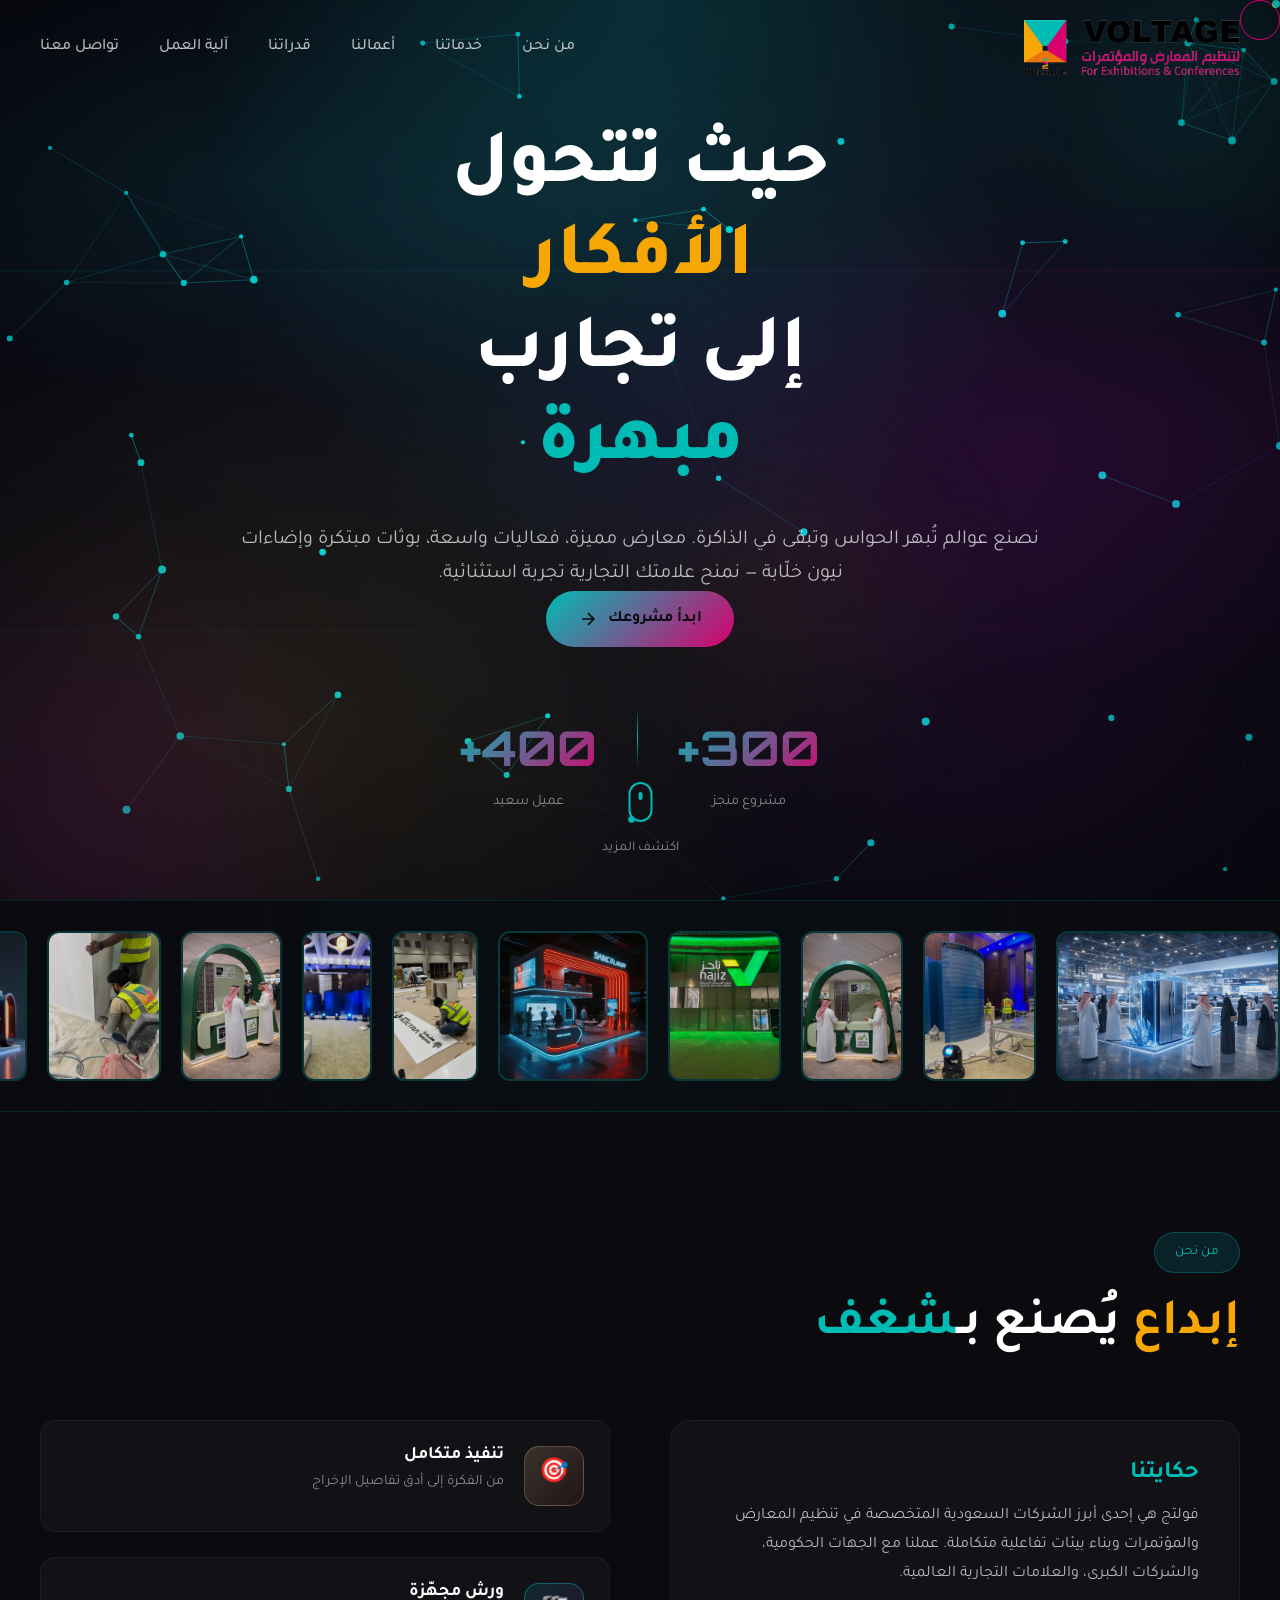
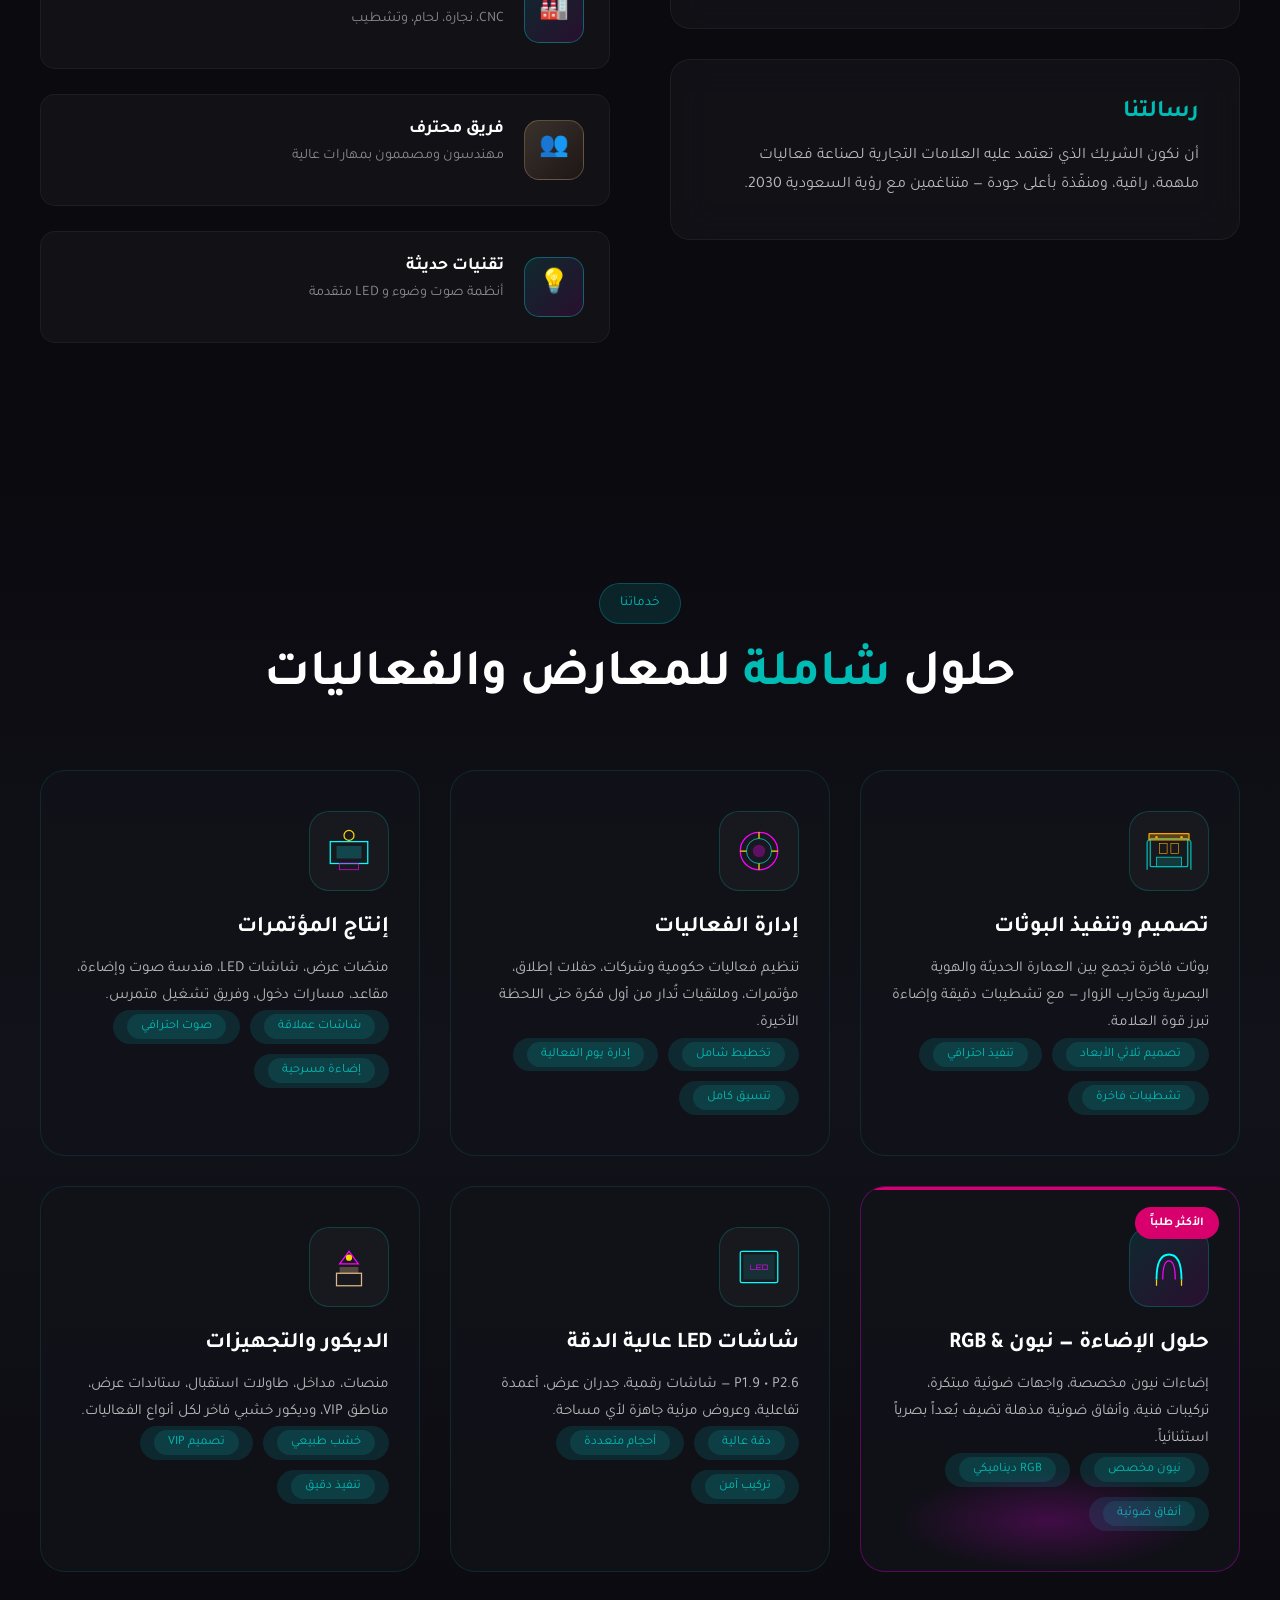
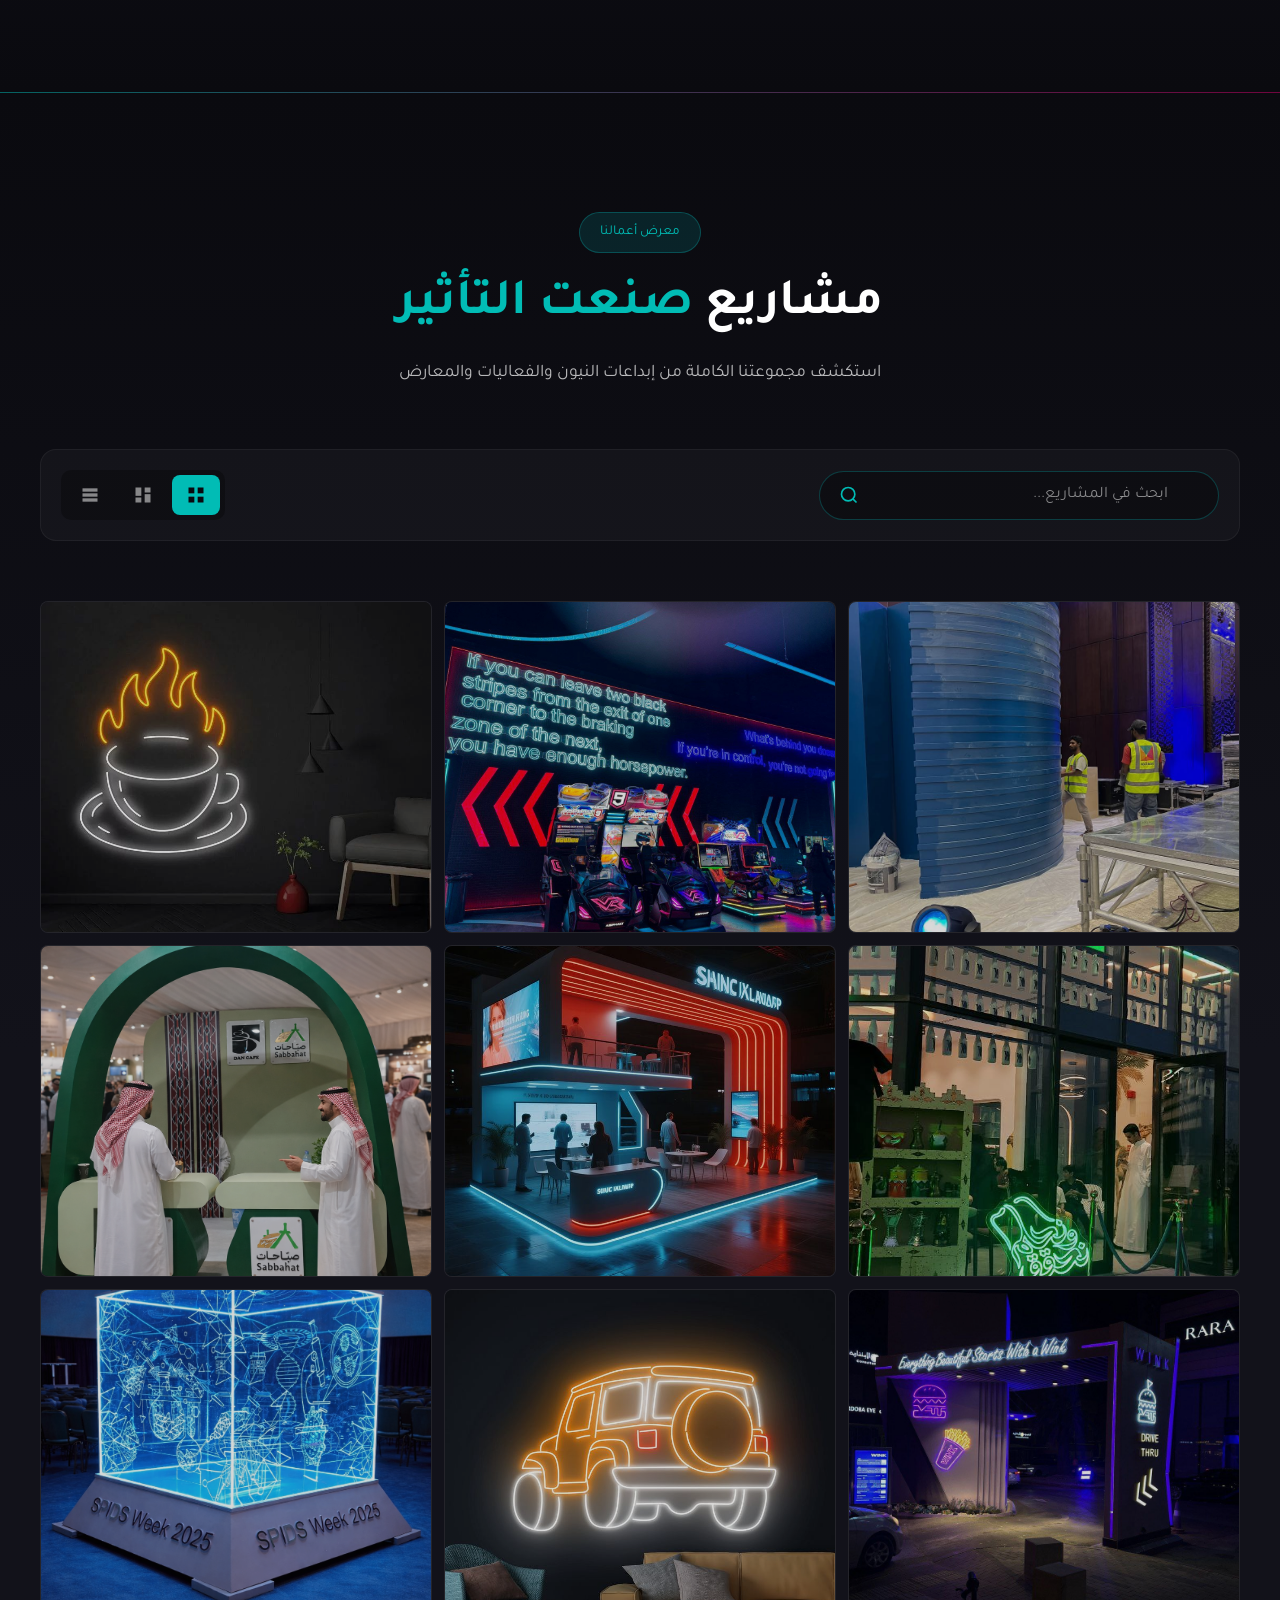
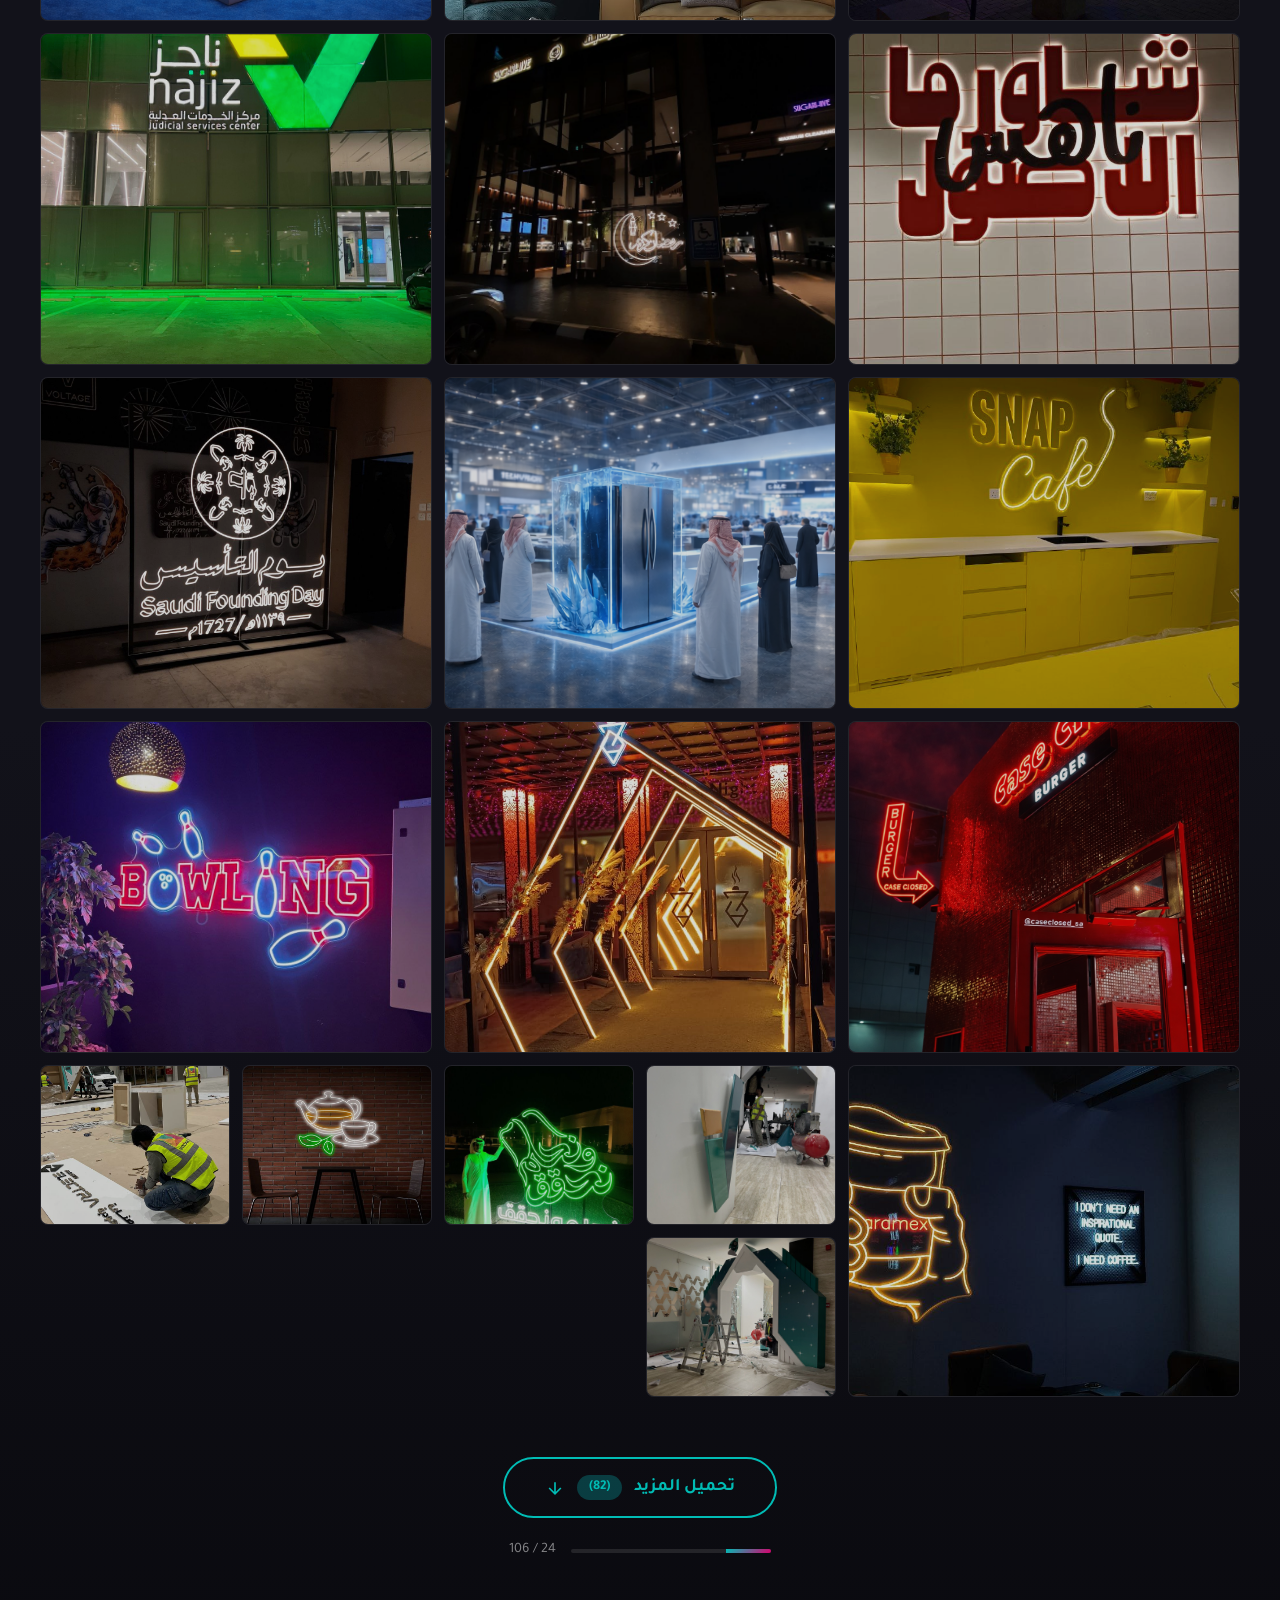
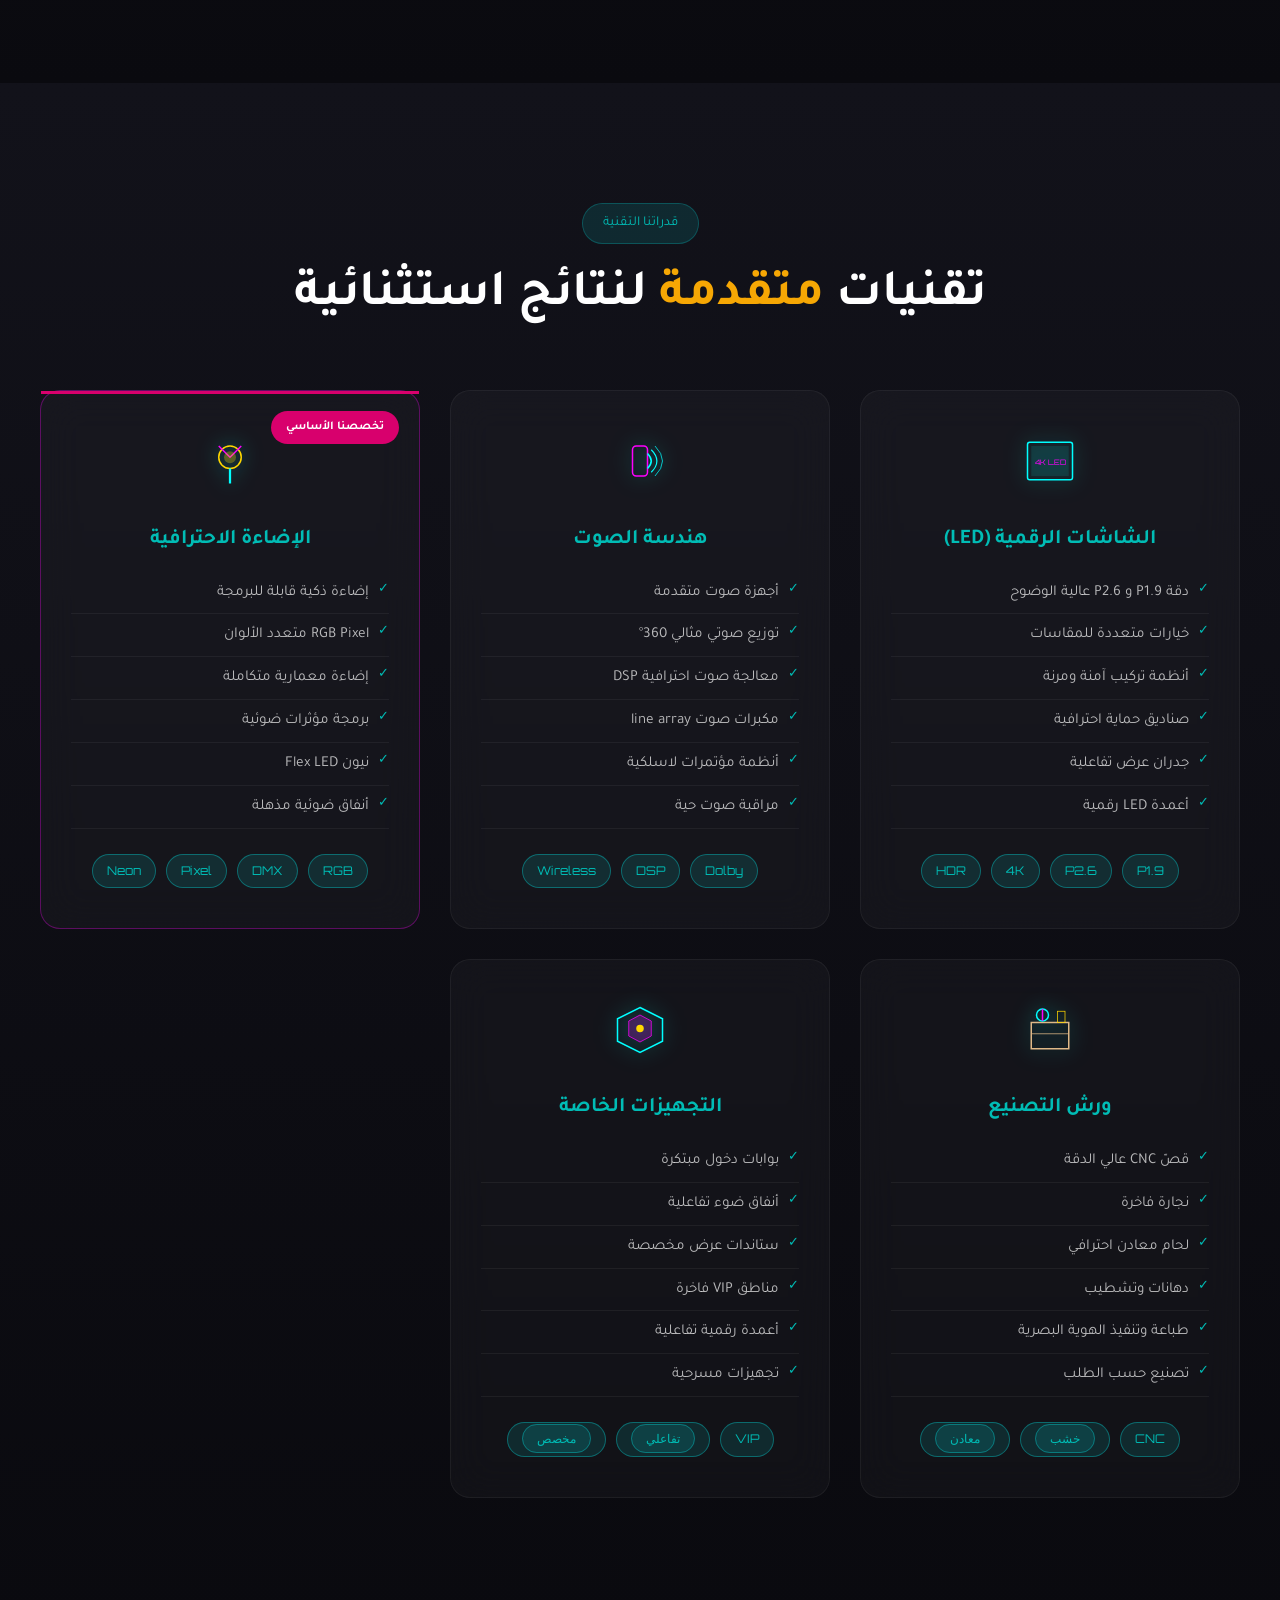
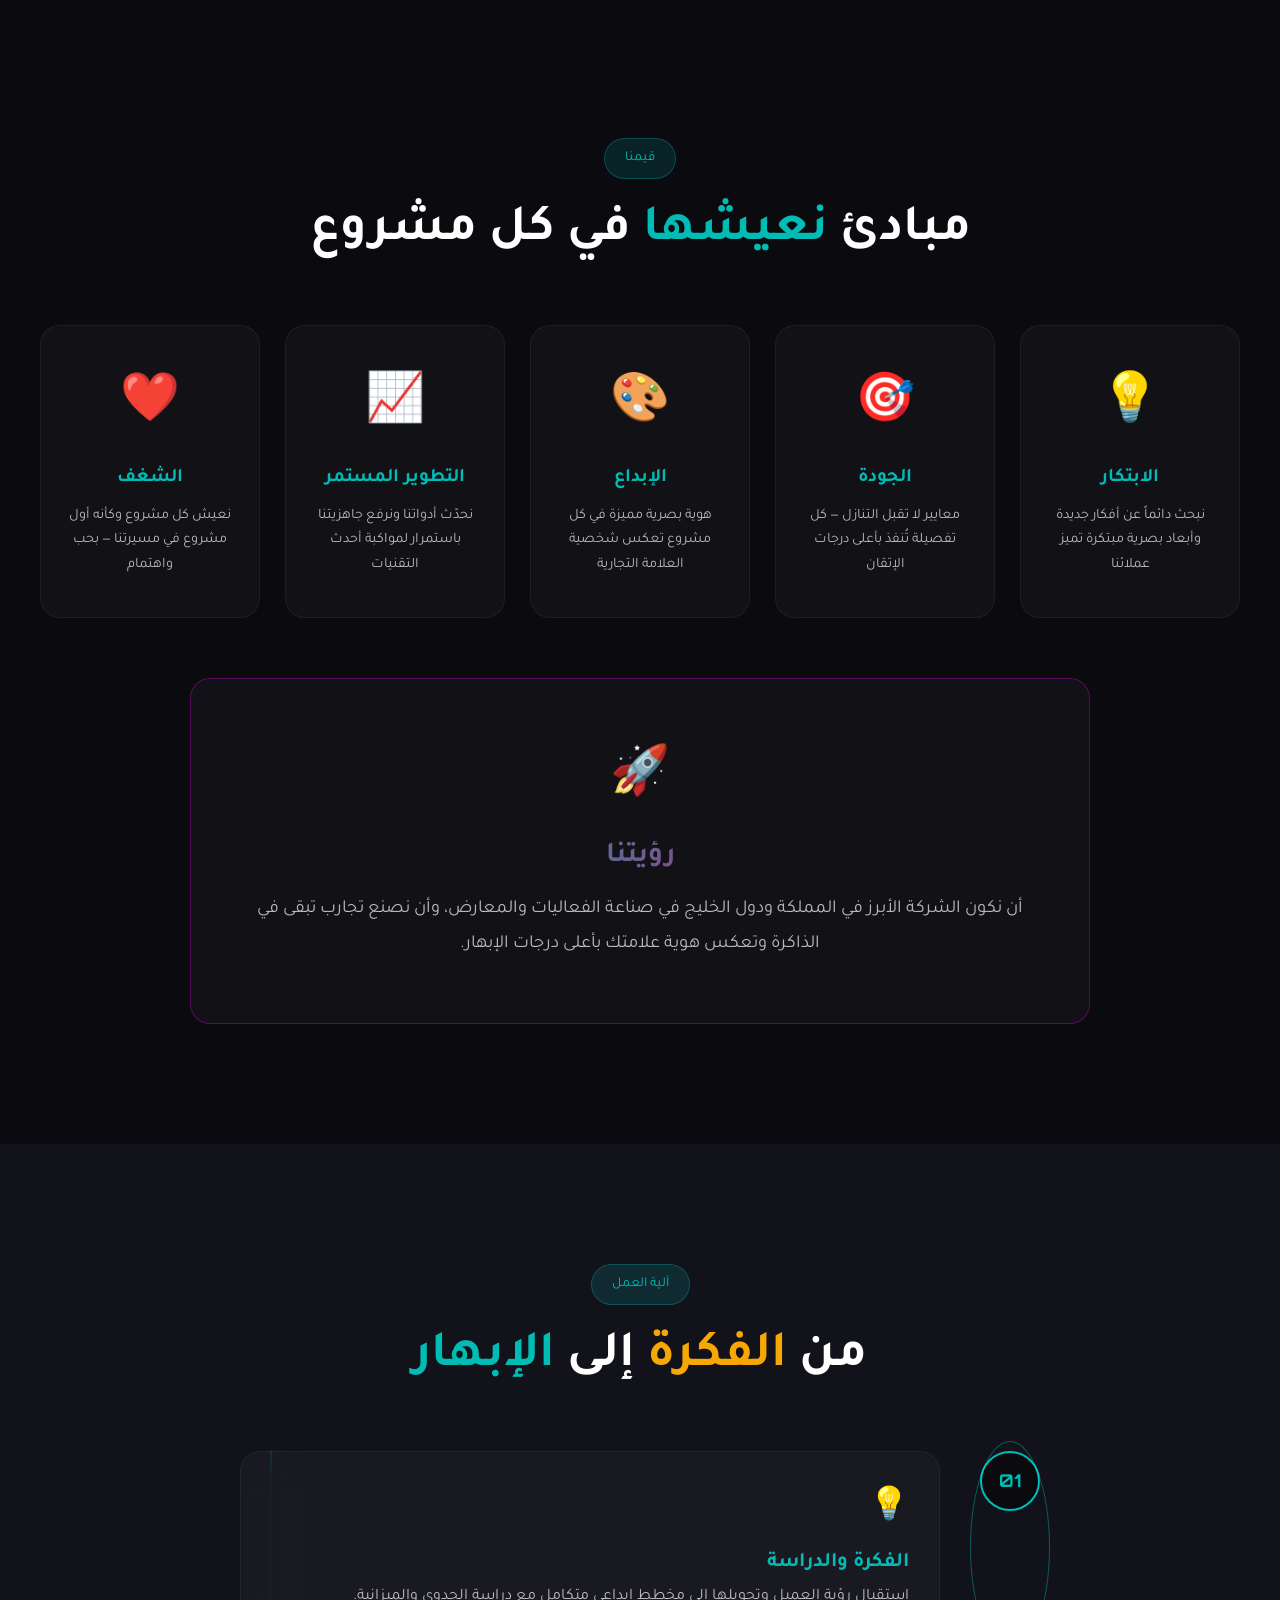
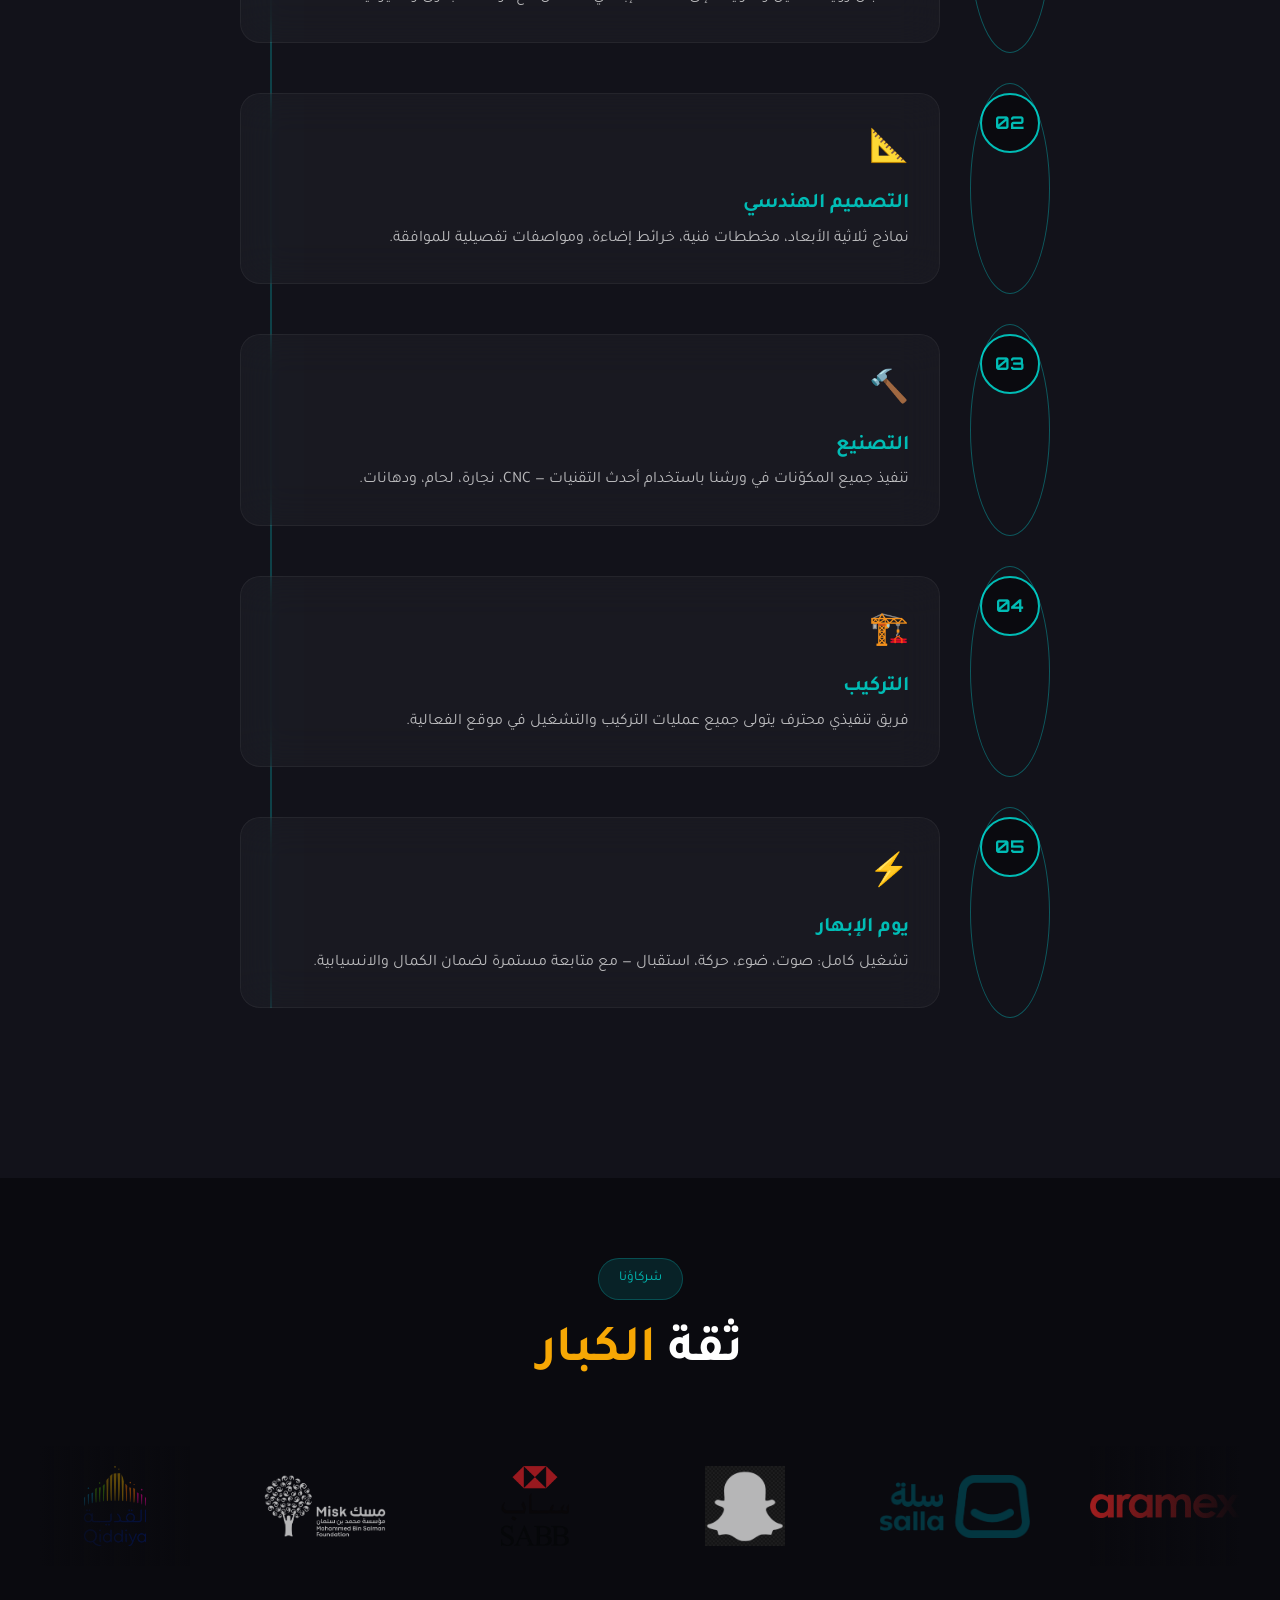
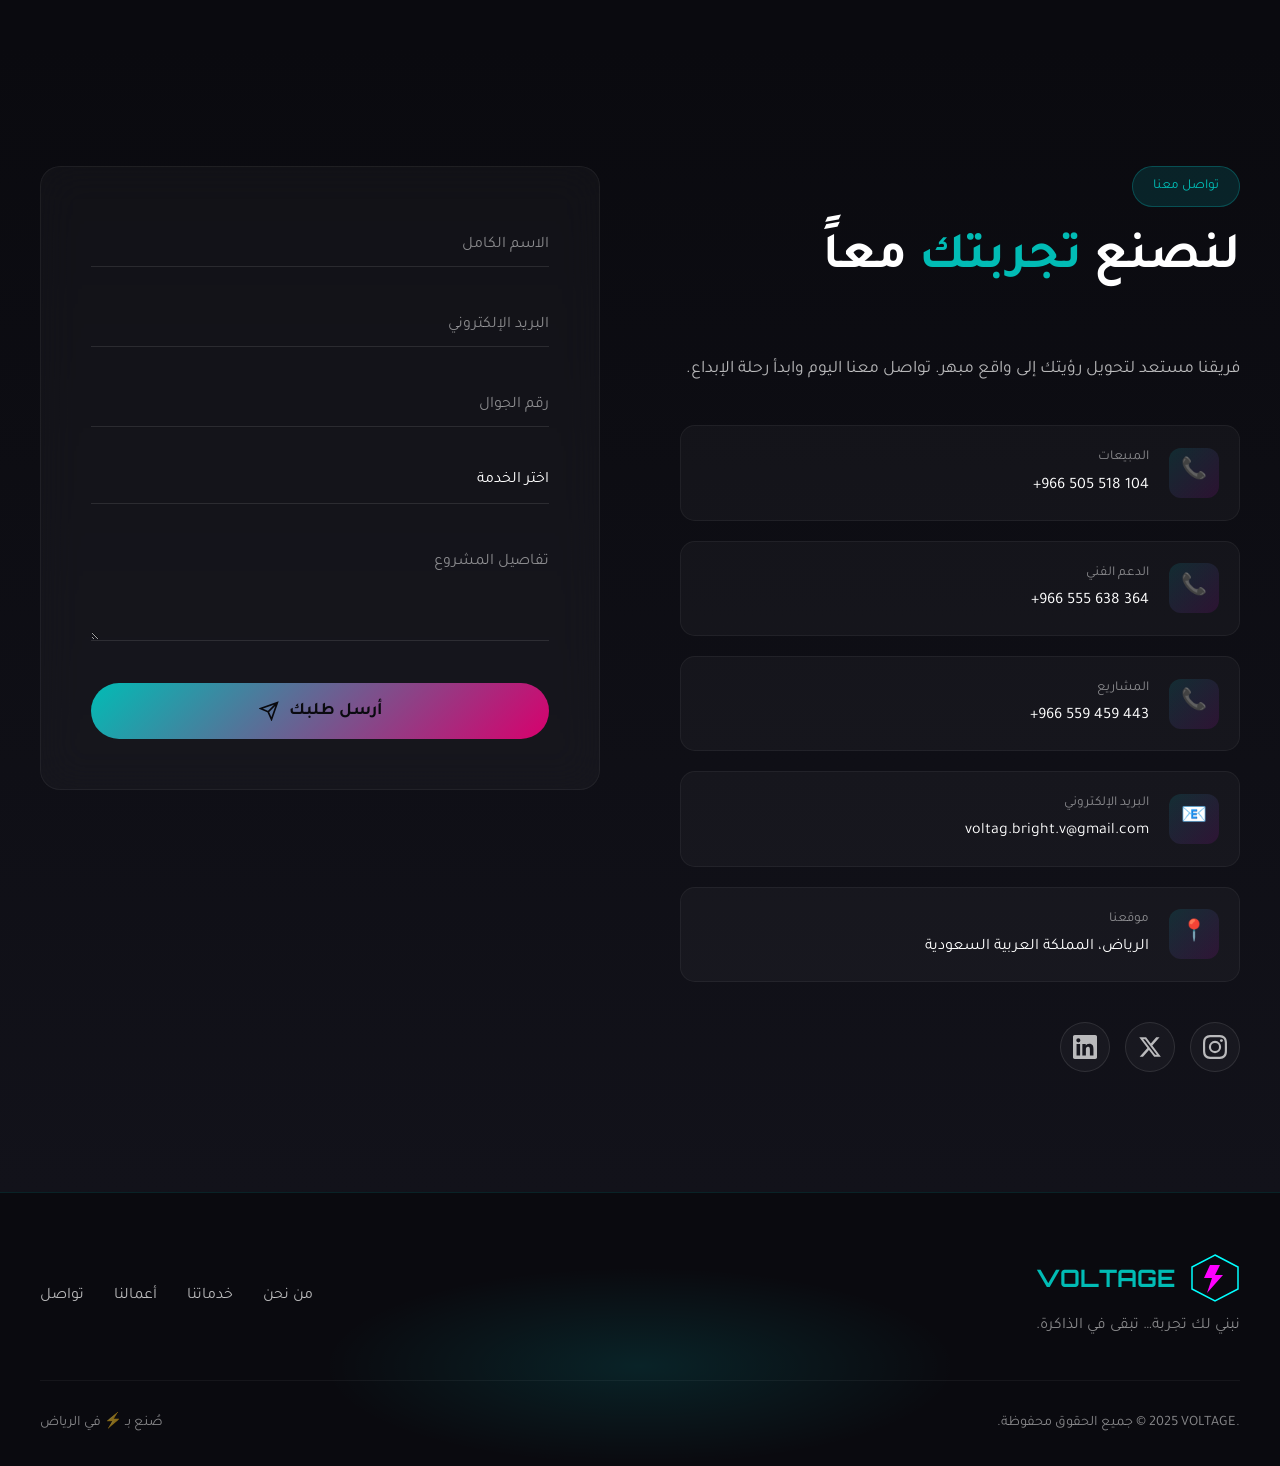
==== index.html @ d85b7b5d "Update gallery sequence per PDF requirements + logo update - Events order: الزاهد → ناجز → أصول → صب" ====
<!DOCTYPE html>
<html lang="ar" dir="rtl">

<head>
    <meta charset="UTF-8">
    <meta name="viewport" content="width=device-width, initial-scale=1.0">
    <meta name="theme-color" content="#0a0a0f">
    <title>VOLTAGE ULTIMATE | The Art of Exhibition Excellence</title>
    <meta name="description"
        content="VOLTAGE - Saudi Arabia's Premier Exhibition & Neon Specialists. Where creativity meets craftsmanship.">
    <meta name="keywords"
        content="ultimate exhibitions Saudi Arabia, exhibition excellence, luxury booths Riyadh, VOLTAGE ultimate">
    <meta name="author" content="VOLTAGE">
    <meta name="robots" content="index, follow">

    <!-- Open Graph / Facebook -->
    <meta property="og:type" content="website">
    <meta property="og:url" content="https://voltage.sa/voltage-ultimate/">
    <meta property="og:title" content="VOLTAGE ULTIMATE | The Art of Exhibition Excellence">
    <meta property="og:description"
        content="Saudi Arabia's Premier Exhibition & Neon Specialists. Where creativity meets craftsmanship.">
    <meta property="og:image" content="https://voltage.sa/shared/images/og-image.jpg">

    <!-- Local Assets (formerly shared) -->
    <link rel="stylesheet" href="css/fonts.css">
    <link rel="stylesheet" href="css/accessibility.css">
    <link rel="stylesheet" href="css/theme.css">

    <!-- Fonts -->
    <link rel="preconnect" href="https://fonts.googleapis.com">
    <link rel="preconnect" href="https://fonts.gstatic.com" crossorigin>
    <link
        href="https://fonts.googleapis.com/css2?family=Orbitron:wght@400;500;600;700;800;900&family=Tajawal:wght@300;400;500;700;800;900&display=swap"
        rel="stylesheet">


    <!-- Lottie -->
    <script src="https://unpkg.com/@lottiefiles/lottie-player@latest/dist/lottie-player.js"></script>

    <link rel="stylesheet" href="css/ultimate.css">
    <!-- Favicon -->
    <link rel="icon" type="image/svg+xml" href="logo.svg">
</head>

<body data-theme="dark" data-contrast="normal">
    <!-- Content replaced from /content.txt -->
    <!-- Skip Link for Accessibility -->
    <a href="#main-content" class="skip-to-content">الانتقال إلى المحتوى الرئيسي</a>

    <!-- Preloader -->
    <div class="preloader" id="preloader">
        <div class="preloader-inner">
            <div class="voltage-logo-loader">
                <svg viewBox="0 0 100 100" class="logo-svg">
                    <defs>
                        <filter id="glow">
                            <feGaussianBlur stdDeviation="4" result="coloredBlur" />
                            <feMerge>
                                <feMergeNode in="coloredBlur" />
                                <feMergeNode in="SourceGraphic" />
                            </feMerge>
                        </filter>
                        <linearGradient id="neonGrad" x1="0%" y1="0%" x2="100%" y2="100%">
                            <stop offset="0%" style="stop-color:#00FFFF" />
                            <stop offset="50%" style="stop-color:#FF00FF" />
                            <stop offset="100%" style="stop-color:#00FFFF" />
                        </linearGradient>
                    </defs>
                    <polygon class="hex-outline" points="50,5 95,27.5 95,72.5 50,95 5,72.5 5,27.5" fill="none"
                        stroke="url(#neonGrad)" stroke-width="2" filter="url(#glow)" />
                    <path class="bolt" d="M40,25 L60,25 L50,45 L65,45 L35,80 L45,50 L30,50 Z" fill="url(#neonGrad)"
                        filter="url(#glow)" />
                </svg>
            </div>
            <div class="loader-text" dir="ltr">
                <span>V</span><span>O</span><span>L</span><span>T</span><span>A</span><span>G</span><span>E</span>
            </div>
            <div class="loader-bar">
                <div class="loader-progress"></div>
            </div>
        </div>
    </div>

    <!-- Cursor Effects -->
    <div class="cursor-dot"></div>
    <div class="cursor-ring"></div>
    <div class="cursor-trail"></div>

    <!-- Background Layers -->
    <div class="bg-layers">
        <canvas id="particleCanvas"></canvas>
        <div class="wood-grain-overlay"></div>
        <div class="booth-grid"></div>
        <div class="scanlines"></div>
        <div class="vignette"></div>
    </div>

    <!-- Floating Neon Elements -->
    <div class="floating-neons">
        <div class="neon-circle n1"></div>
        <div class="neon-circle n2"></div>
        <div class="neon-circle n3"></div>
        <div class="neon-line nl1"></div>
        <div class="neon-line nl2"></div>
    </div>

    <!-- Navigation -->
    <nav class="navbar">
        <div class="nav-container">
            <a href="#" class="logo" style="display:flex;align-items:center;">
                <img src="logo-navbar.png" alt="VOLTAGE - For Exhibitions & Conferences" style="height:55px;width:auto;">
            </a>

            <ul class="nav-menu">
                <li><a href="#about" class="nav-link"><span class="link-text"><span class="ar-text">من نحن</span><span class="en-text">About</span></span><span
                            class="link-line"></span></a></li>
                <li><a href="#services" class="nav-link"><span class="link-text"><span class="ar-text">خدماتنا</span><span class="en-text">Services</span></span><span
                            class="link-line"></span></a></li>
                <li><a href="#portfolio" class="nav-link"><span class="link-text"><span class="ar-text">أعمالنا</span><span class="en-text">Portfolio</span></span><span
                            class="link-line"></span></a></li>
                <li><a href="#capabilities" class="nav-link"><span class="link-text"><span class="ar-text">قدراتنا</span><span class="en-text">Capabilities</span></span><span
                            class="link-line"></span></a></li>
                <li><a href="#process" class="nav-link"><span class="link-text"><span class="ar-text">آلية العمل</span><span class="en-text">Process</span></span><span
                            class="link-line"></span></a></li>
                <li><a href="#contact" class="nav-link"><span class="link-text"><span class="ar-text">تواصل معنا</span><span class="en-text">Contact</span></span><span
                            class="link-line"></span></a></li>
            </ul>

            <!-- Language toggle removed per client request -->

<!-- CTA removed from navbar per client request -->

            <button class="mobile-toggle" id="mobileToggle">
                <span></span><span></span><span></span>
            </button>
        </div>
    </nav>

    <!-- Hero Section -->
    <main id="main-content">
    <section class="hero" id="hero">
        <div class="hero-content">
<!-- Hero badge removed per client request -->

            <h1 class="hero-title">
                <span class="ar-text">
                    <span class="title-line">حيث تتحول</span>
                    <span class="title-line gradient-text">الأفكار</span>
                    <span class="title-line">إلى تجارب</span>
                    <span class="title-line neon-text">مبهرة</span>
                </span>
                <span class="en-text">
                    <span class="title-line">Where</span>
                    <span class="title-line gradient-text">Ideas</span>
                    <span class="title-line">Transform Into</span>
                    <span class="title-line neon-text">Stunning</span>
                    <span class="title-line">Experiences</span>
                </span>
            </h1>

            <p class="hero-subtitle ar-text">
                نصنع عوالم تُبهر الحواس وتبقى في الذاكرة. معارض مميزة، فعاليات واسعة،
                بوثات مبتكرة وإضاءات نيون خلّابة — نمنح علامتك التجارية تجربة استثنائية.
            </p>
            <p class="hero-subtitle en-text">
                We create worlds that captivate the senses and stay in memory. Distinctive exhibitions, large-scale events,
                innovative booths and captivating neon lighting — we give your brand an unforgettable experience.
            </p>

            <div class="hero-cta-group">
                <a href="#contact" class="btn btn-primary">
                    <span class="ar-text">ابدأ مشروعك</span>
                    <span class="en-text">Start Your Project</span>
                    <svg viewBox="0 0 24 24" fill="none" stroke="currentColor" stroke-width="2">
                        <path d="M5 12h14M12 5l7 7-7 7" />
                    </svg>
                </a>
<!-- Secondary CTA removed per client request -->
            </div>

            <div class="hero-stats">
                <div class="stat">
                    <span class="stat-number" data-count="300">0</span>
                    <span class="stat-label"><span class="ar-text">مشروع منجز</span><span class="en-text">Completed Projects</span></span>
                </div>
                <div class="stat-divider"></div>
                <div class="stat">
                    <span class="stat-number" data-count="400">0</span>
                    <span class="stat-label"><span class="ar-text">عميل سعيد</span><span class="en-text">Happy Clients</span></span>
                </div>
            </div>
        </div>

        <div class="hero-visual">
            <div class="booth-3d">
                <div class="booth-panel front"></div>
                <div class="booth-panel left"></div>
                <div class="booth-panel right"></div>
                <div class="booth-panel top"></div>
                <div class="booth-lights">
                    <div class="spotlight s1"></div>
                    <div class="spotlight s2"></div>
                    <div class="spotlight s3"></div>
                </div>
            </div>
            <div class="neon-frame">
                <div class="frame-corner tl"></div>
                <div class="frame-corner tr"></div>
                <div class="frame-corner bl"></div>
                <div class="frame-corner br"></div>
            </div>
        </div>

        <div class="scroll-indicator">
            <div class="mouse">
                <div class="wheel"></div>
            </div>
            <span class="ar-text">اكتشف المزيد</span>
            <span class="en-text">Discover More</span>
        </div>

        <!-- Contact numbers moved to bottom per client request -->
    </section>

    <!-- Image Marquee - Events/Exhibitions Only (no neon per client request) -->
    <section class="image-marquee">
        <div class="marquee-container">
            <div class="marquee-track-images">
                <img src="images/Event Project/شركة مصنع الزاهد/شركة_مصنع_الزاهد_1.png" alt="مصنع الزاهد" loading="lazy">
                <img src="images/Event Project/شركة أصول العقارية/شركة_صول_العقارية_1.jpg" alt="أصول العقارية" loading="lazy">
                <img src="images/Event Project/صباحات/صباحات_1.png" alt="صباحات" loading="lazy">
                <img src="images/Event Project/ناجز/ناجز_1.jpg" alt="ناجز" loading="lazy">
                <img src="images/Event Project/مقترحات للعملاء/مقترحات_للعملا_1.jpg" alt="بوثات" loading="lazy">
                <img src="images/Event Project/شركة مصنع الزاهد/شركة_مصنع_الزاهد_3.jpg" alt="مصنع الزاهد" loading="lazy">
                <img src="images/Event Project/شركة أصول العقارية/شركة_صول_العقارية_2.jpg" alt="أصول العقارية" loading="lazy">
                <img src="images/Event Project/صباحات/صباحات_2.png" alt="صباحات" loading="lazy">
                <img src="images/Event Project/ناجز/ناجز_2.jpg" alt="ناجز" loading="lazy">
                <img src="images/Event Project/مقترحات للعملاء/مقترحات_للعملا_3.jpg" alt="تاول كوم" loading="lazy">
                <!-- Duplicate for seamless loop -->
                <img src="images/Event Project/شركة مصنع الزاهد/شركة_مصنع_الزاهد_1.png" alt="مصنع الزاهد" loading="lazy">
                <img src="images/Event Project/شركة أصول العقارية/شركة_صول_العقارية_1.jpg" alt="أصول العقارية" loading="lazy">
                <img src="images/Event Project/صباحات/صباحات_1.png" alt="صباحات" loading="lazy">
                <img src="images/Event Project/ناجز/ناجز_1.jpg" alt="ناجز" loading="lazy">
                <img src="images/Event Project/مقترحات للعملاء/مقترحات_للعملا_1.jpg" alt="بوثات" loading="lazy">
            </div>
        </div>
    </section>

    <!-- About Section -->
    <section class="about" id="about">
        <div class="container">
            <div class="section-header">
                <span class="section-tag"><span class="ar-text">من نحن</span><span class="en-text">About Us</span></span>
                <h2 class="section-title">
                    <span class="ar-text"><span class="wood-text">إبداع</span> يُصنع بـ<span class="neon-text">شغف</span></span>
                    <span class="en-text"><span class="wood-text">Creativity</span> Crafted with <span class="neon-text">Passion</span></span>
                </h2>
            </div>

            <div class="about-grid">
                <div class="about-content">
                    <div class="about-card glass-card">
                        <!-- House icon removed per client request -->
                        <h3><span class="ar-text">حكايتنا</span><span class="en-text">Our Story</span></h3>
                        <p class="ar-text">فولتج هي إحدى أبرز الشركات السعودية المتخصصة في تنظيم المعارض والمؤتمرات وبناء بيئات تفاعلية
                            متكاملة. عملنا مع الجهات الحكومية، والشركات الكبرى، والعلامات التجارية العالمية.</p>
                        <p class="en-text">VOLTAGE is one of Saudi Arabia's leading companies specializing in organizing exhibitions, conferences, and building integrated interactive environments. We've worked with government entities, major corporations, and international brands.</p>
                    </div>

                    <div class="about-card glass-card">
                        <!-- Clock icon removed per client request -->
                        <h3><span class="ar-text">رسالتنا</span><span class="en-text">Our Mission</span></h3>
                        <p class="ar-text">أن نكون الشريك الذي تعتمد عليه العلامات التجارية لصناعة فعاليات ملهمة، راقية، ومنفّذة بأعلى
                            جودة — متناغمين مع رؤية السعودية 2030.</p>
                        <p class="en-text">To be the partner that brands rely on to create inspiring, elegant, and high-quality events — aligned with Saudi Vision 2030.</p>
                    </div>
                </div>

                <div class="about-features">
                    <div class="feature-item">
                        <div class="feature-icon wood-accent">
                            <span>🎯</span>
                        </div>
                        <div class="feature-content">
                            <h4><span class="ar-text">تنفيذ متكامل</span><span class="en-text">End-to-End Execution</span></h4>
                            <p><span class="ar-text">من الفكرة إلى أدق تفاصيل الإخراج</span><span class="en-text">From concept to finest details</span></p>
                        </div>
                    </div>
                    <div class="feature-item">
                        <div class="feature-icon neon-accent">
                            <span>🏭</span>
                        </div>
                        <div class="feature-content">
                            <h4><span class="ar-text">ورش مجهّزة</span><span class="en-text">Equipped Workshops</span></h4>
                            <p><span class="ar-text">CNC، نجارة، لحام، وتشطيب</span><span class="en-text">CNC, Carpentry, Welding & Finishing</span></p>
                        </div>
                    </div>
                    <div class="feature-item">
                        <div class="feature-icon wood-accent">
                            <span>👥</span>
                        </div>
                        <div class="feature-content">
                            <h4><span class="ar-text">فريق محترف</span><span class="en-text">Professional Team</span></h4>
                            <p><span class="ar-text">مهندسون ومصممون بمهارات عالية</span><span class="en-text">Highly skilled engineers and designers</span></p>
                        </div>
                    </div>
                    <div class="feature-item">
                        <div class="feature-icon neon-accent">
                            <span>💡</span>
                        </div>
                        <div class="feature-content">
                            <h4><span class="ar-text">تقنيات حديثة</span><span class="en-text">Modern Technologies</span></h4>
                            <p><span class="ar-text">أنظمة صوت وضوء و LED متقدمة</span><span class="en-text">Advanced sound, lighting & LED systems</span></p>
                        </div>
                    </div>
                </div>
            </div>
        </div>
    </section>

    <!-- Services Section -->
    <section class="services" id="services">
        <div class="container">
            <div class="section-header center">
                <span class="section-tag"><span class="ar-text">خدماتنا</span><span class="en-text">Our Services</span></span>
                <h2 class="section-title"><span class="ar-text">حلول <span class="neon-text">شاملة</span> للمعارض والفعاليات</span><span class="en-text"><span class="neon-text">Comprehensive</span> Solutions for Exhibitions & Events</span></h2>
            </div>

            <div class="services-grid">
                <div class="service-card" data-service="booths">
                    <div class="card-bg"></div>
                    <div class="card-content">
                        <div class="service-icon">
                            <div class="icon-box">
                                <!-- Exhibition Booth Icon -->
                                <svg viewBox="0 0 80 80" width="50" height="50">
                                    <!-- Booth back wall -->
                                    <rect x="10" y="20" width="60" height="45" fill="none" stroke="var(--brand-teal)" stroke-width="2" rx="2"/>
                                    <!-- Side panels -->
                                    <line x1="10" y1="20" x2="5" y2="25" stroke="var(--brand-teal)" stroke-width="2"/>
                                    <line x1="5" y1="25" x2="5" y2="70" stroke="var(--brand-teal)" stroke-width="2"/>
                                    <line x1="70" y1="20" x2="75" y2="25" stroke="var(--brand-teal)" stroke-width="2"/>
                                    <line x1="75" y1="25" x2="75" y2="70" stroke="var(--brand-teal)" stroke-width="2"/>
                                    <!-- Top header/fascia -->
                                    <rect x="8" y="12" width="64" height="10" fill="rgba(246,167,4,0.3)" stroke="var(--brand-orange)" stroke-width="2" rx="1"/>
                                    <!-- Counter/desk -->
                                    <rect x="20" y="50" width="40" height="15" fill="rgba(1,188,181,0.2)" stroke="var(--brand-teal)" stroke-width="1.5"/>
                                    <!-- Display elements -->
                                    <rect x="25" y="28" width="12" height="16" fill="none" stroke="var(--brand-orange)" stroke-width="1"/>
                                    <rect x="43" y="28" width="12" height="16" fill="none" stroke="var(--brand-orange)" stroke-width="1"/>
                                    <!-- Spotlight accents -->
                                    <circle cx="20" cy="18" r="2" fill="var(--brand-orange)"/>
                                    <circle cx="60" cy="18" r="2" fill="var(--brand-orange)"/>
                                </svg>
                            </div>
                        </div>
                        <h3><span class="ar-text">تصميم وتنفيذ البوثات</span><span class="en-text">Booth Design & Execution</span></h3>
                        <p class="ar-text">بوثات فاخرة تجمع بين العمارة الحديثة والهوية البصرية وتجارب الزوار — مع تشطيبات دقيقة وإضاءة
                            تبرز قوة العلامة.</p>
                        <p class="en-text">Luxury booths combining modern architecture, visual identity, and visitor experiences — with precise finishes and lighting that highlights brand power.</p>
                        <div class="card-tags">
                            <span><span class="ar-text">تصميم ثلاثي الأبعاد</span><span class="en-text">3D Design</span></span>
                            <span><span class="ar-text">تنفيذ احترافي</span><span class="en-text">Professional Build</span></span>
                            <span><span class="ar-text">تشطيبات فاخرة</span><span class="en-text">Luxury Finishes</span></span>
                        </div>
                    </div>
                    <div class="card-glow"></div>
                </div>

                <div class="service-card" data-service="events">
                    <div class="card-bg"></div>
                    <div class="card-content">
                        <div class="service-icon">
                            <div class="icon-box">
                                <svg viewBox="0 0 80 80" width="50" height="50">
                                    <circle cx="40" cy="40" r="30" fill="none" stroke="#FF00FF" stroke-width="2" />
                                    <circle cx="40" cy="40" r="20" fill="none" stroke="#00FFFF" stroke-width="1" />
                                    <circle cx="40" cy="40" r="10" fill="rgba(255,0,255,0.3)" />
                                    <path d="M40,10 L40,20 M70,40 L60,40 M40,70 L40,60 M10,40 L20,40" stroke="#FFD700"
                                        stroke-width="2" />
                                </svg>
                            </div>
                        </div>
                        <h3><span class="ar-text">إدارة الفعاليات</span><span class="en-text">Event Management</span></h3>
                        <p class="ar-text">تنظيم فعاليات حكومية وشركات، حفلات إطلاق، مؤتمرات، وملتقيات تُدار من أول فكرة حتى اللحظة
                            الأخيرة.</p>
                        <p class="en-text">Organizing government and corporate events, launch parties, conferences, and forums managed from first idea to final moment.</p>
                        <div class="card-tags">
                            <span><span class="ar-text">تخطيط شامل</span><span class="en-text">Full Planning</span></span>
                            <span><span class="ar-text">إدارة يوم الفعالية</span><span class="en-text">Event Day Management</span></span>
                            <span><span class="ar-text">تنسيق كامل</span><span class="en-text">Complete Coordination</span></span>
                        </div>
                    </div>
                    <div class="card-glow"></div>
                </div>

                <div class="service-card" data-service="conferences">
                    <div class="card-bg"></div>
                    <div class="card-content">
                        <div class="service-icon">
                            <div class="icon-box">
                                <svg viewBox="0 0 80 80" width="50" height="50">
                                    <rect x="10" y="25" width="60" height="35" fill="none" stroke="#00FFFF"
                                        stroke-width="2" />
                                    <rect x="20" y="32" width="40" height="20" fill="rgba(0,255,255,0.2)" />
                                    <rect x="25" y="60" width="30" height="10" fill="none" stroke="#FF00FF"
                                        stroke-width="1" />
                                    <circle cx="40" cy="15" r="8" fill="none" stroke="#FFD700" stroke-width="2" />
                                </svg>
                            </div>
                        </div>
                        <h3><span class="ar-text">إنتاج المؤتمرات</span><span class="en-text">Conference Production</span></h3>
                        <p class="ar-text">منصّات عرض، شاشات LED، هندسة صوت وإضاءة، مقاعد، مسارات دخول، وفريق تشغيل متمرس.</p>
                        <p class="en-text">Display platforms, LED screens, sound and lighting engineering, seating, entry pathways, and experienced operations team.</p>
                        <div class="card-tags">
                            <span><span class="ar-text">شاشات عملاقة</span><span class="en-text">Giant Screens</span></span>
                            <span><span class="ar-text">صوت احترافي</span><span class="en-text">Pro Audio</span></span>
                            <span><span class="ar-text">إضاءة مسرحية</span><span class="en-text">Stage Lighting</span></span>
                        </div>
                    </div>
                    <div class="card-glow"></div>
                </div>

                <div class="service-card featured" data-service="neon">
                    <div class="card-bg"></div>
                    <div class="card-content">
                        <div class="service-icon">
                            <div class="icon-box neon-special">
                                <svg viewBox="0 0 80 80" width="50" height="50">
                                    <path d="M20,60 Q20,20 40,20 Q60,20 60,60" fill="none" stroke="#00FFFF"
                                        stroke-width="3" class="neon-path" />
                                    <path d="M30,60 Q30,30 40,30 Q50,30 50,60" fill="none" stroke="#FF00FF"
                                        stroke-width="2" />
                                    <line x1="20" y1="60" x2="20" y2="70" stroke="#FFD700" stroke-width="2" />
                                    <line x1="60" y1="60" x2="60" y2="70" stroke="#FFD700" stroke-width="2" />
                                </svg>
                            </div>
                        </div>
                        <h3><span class="ar-text">حلول الإضاءة — نيون & RGB</span><span class="en-text">Lighting Solutions — Neon & RGB</span></h3>
                        <p class="ar-text">إضاءات نيون مخصصة، واجهات ضوئية مبتكرة، تركيبات فنية، وأنفاق ضوئية مذهلة تضيف بُعداً بصرياً
                            استثنائياً.</p>
                        <p class="en-text">Custom neon lighting, innovative light facades, artistic installations, and stunning light tunnels that add an exceptional visual dimension.</p>
                        <div class="card-tags">
                            <span><span class="ar-text">نيون مخصص</span><span class="en-text">Custom Neon</span></span>
                            <span><span class="ar-text">RGB ديناميكي</span><span class="en-text">Dynamic RGB</span></span>
                            <span><span class="ar-text">أنفاق ضوئية</span><span class="en-text">Light Tunnels</span></span>
                        </div>
                        <div class="featured-badge"><span class="ar-text">الأكثر طلباً</span><span class="en-text">Most Popular</span></div>
                    </div>
                    <div class="card-glow neon-glow"></div>
                </div>

                <div class="service-card" data-service="led">
                    <div class="card-bg"></div>
                    <div class="card-content">
                        <div class="service-icon">
                            <div class="icon-box">
                                <svg viewBox="0 0 80 80" width="50" height="50">
                                    <rect x="10" y="15" width="60" height="50" rx="3" fill="none" stroke="#00FFFF"
                                        stroke-width="2" />
                                    <rect x="15" y="20" width="50" height="40" fill="rgba(0,255,255,0.1)" />
                                    <text x="40" y="45" text-anchor="middle" fill="#FF00FF" font-size="12"
                                        font-family="Orbitron">LED</text>
                                </svg>
                            </div>
                        </div>
                        <h3><span class="ar-text">شاشات LED عالية الدقة</span><span class="en-text">High-Resolution LED Screens</span></h3>
                        <p class="ar-text">P1.9 • P2.6 — شاشات رقمية، جدران عرض، أعمدة تفاعلية، وعروض مرئية جاهزة لأي مساحة.</p>
                        <p class="en-text">P1.9 • P2.6 — Digital screens, display walls, interactive columns, and visual presentations ready for any space.</p>
                        <div class="card-tags">
                            <span><span class="ar-text">دقة عالية</span><span class="en-text">High Resolution</span></span>
                            <span><span class="ar-text">أحجام متعددة</span><span class="en-text">Multiple Sizes</span></span>
                            <span><span class="ar-text">تركيب آمن</span><span class="en-text">Safe Installation</span></span>
                        </div>
                    </div>
                    <div class="card-glow"></div>
                </div>

                <div class="service-card" data-service="decor">
                    <div class="card-bg"></div>
                    <div class="card-content">
                        <div class="service-icon">
                            <div class="icon-box">
                                <svg viewBox="0 0 80 80" width="50" height="50">
                                    <rect x="20" y="50" width="40" height="20" fill="none" stroke="#DEB887"
                                        stroke-width="2" />
                                    <rect x="25" y="40" width="30" height="10" fill="rgba(222,184,135,0.3)" />
                                    <polygon points="40,15 55,35 25,35" fill="none" stroke="#FF00FF" stroke-width="2" />
                                    <circle cx="40" cy="25" r="5" fill="#FFD700" />
                                </svg>
                            </div>
                        </div>
                        <h3><span class="ar-text">الديكور والتجهيزات</span><span class="en-text">Decor & Special Installations</span></h3>
                        <p class="ar-text">منصات، مداخل، طاولات استقبال، ستاندات عرض، مناطق VIP، وديكور خشبي فاخر لكل أنواع الفعاليات.</p>
                        <p class="en-text">Platforms, entrances, reception desks, display stands, VIP areas, and luxury wooden decor for all types of events.</p>
                        <div class="card-tags">
                            <span><span class="ar-text">خشب طبيعي</span><span class="en-text">Natural Wood</span></span>
                            <span><span class="ar-text">تصميم VIP</span><span class="en-text">VIP Design</span></span>
                            <span><span class="ar-text">تنفيذ دقيق</span><span class="en-text">Precise Execution</span></span>
                        </div>
                    </div>
                    <div class="card-glow"></div>
                </div>
            </div>
        </div>
    </section>

    <!-- PORTFOLIO GALLERY -->
    <section class="portfolio-ultimate" id="portfolio">
        <div class="container">
            <!-- Section Header with Stats -->
            <div class="section-header center">
                <span class="section-tag"><span class="ar-text">معرض أعمالنا</span><span class="en-text">Our Portfolio</span></span>
                <h2 class="section-title"><span class="ar-text">مشاريع <span class="neon-text">صنعت التأثير</span></span><span class="en-text">Projects That <span class="neon-text">Made Impact</span></span></h2>
                <p class="section-desc"><span class="ar-text">استكشف مجموعتنا الكاملة من إبداعات النيون والفعاليات والمعارض</span><span class="en-text">Explore our complete collection of neon creations, events, and exhibitions</span></p>
            </div>

            <!-- Category Stats Bar removed per client request -->

            <!-- Advanced Filter Controls -->
            <div class="gallery-controls">
                <!-- Search Box -->
                <div class="search-box">
                    <input type="text" id="gallerySearch" placeholder="ابحث في المشاريع..." data-placeholder-ar="ابحث في المشاريع..." data-placeholder-en="Search projects..." class="search-input">
                    <svg class="search-icon" viewBox="0 0 24 24" width="20" height="20" fill="none"
                        stroke="currentColor" stroke-width="2">
                        <circle cx="11" cy="11" r="8" />
                        <path d="M21 21l-4.35-4.35" />
                    </svg>
                </div>

                <!-- Filter buttons removed per client request -->

                <!-- View Toggle -->
                <div class="view-toggle">
                    <button class="view-btn active" data-view="grid" data-title-ar="عرض شبكي" data-title-en="Grid View" title="عرض شبكي">
                        <svg viewBox="0 0 24 24" width="20" height="20" fill="currentColor">
                            <rect x="3" y="3" width="7" height="7" />
                            <rect x="14" y="3" width="7" height="7" />
                            <rect x="3" y="14" width="7" height="7" />
                            <rect x="14" y="14" width="7" height="7" />
                        </svg>
                    </button>
                    <button class="view-btn" data-view="masonry" data-title-ar="عرض متداخل" data-title-en="Masonry View" title="عرض متداخل">
                        <svg viewBox="0 0 24 24" width="20" height="20" fill="currentColor">
                            <rect x="3" y="3" width="7" height="10" />
                            <rect x="14" y="3" width="7" height="6" />
                            <rect x="3" y="15" width="7" height="6" />
                            <rect x="14" y="11" width="7" height="10" />
                        </svg>
                    </button>
                    <button class="view-btn" data-view="list" data-title-ar="عرض قائمة" data-title-en="List View" title="عرض قائمة">
                        <svg viewBox="0 0 24 24" width="20" height="20" fill="currentColor">
                            <rect x="3" y="4" width="18" height="4" />
                            <rect x="3" y="10" width="18" height="4" />
                            <rect x="3" y="16" width="18" height="4" />
                        </svg>
                    </button>
                </div>
            </div>

            <!-- Sub-category Pills (Dynamic) -->
            <div class="subcategory-pills" id="subcategoryPills">
                <!-- Dynamically populated -->
            </div>

            <!-- Masonry Gallery Grid -->
            <div class="ultimate-gallery" id="ultimateGallery" data-view="grid">
                <!-- Loading Skeleton -->
                <div class="gallery-loading" id="galleryLoading">
                    <div class="skeleton-grid">
                        <div class="skeleton-item"></div>
                        <div class="skeleton-item tall"></div>
                        <div class="skeleton-item"></div>
                        <div class="skeleton-item wide"></div>
                        <div class="skeleton-item"></div>
                        <div class="skeleton-item tall"></div>
                    </div>
                </div>

                <!-- Gallery items will be injected by JavaScript -->
            </div>

            <!-- Load More Button -->
            <div class="load-more-container">
                <button class="load-more-btn" id="loadMoreBtn">
                    <span class="btn-text"><span class="ar-text">تحميل المزيد</span><span class="en-text">Load More</span></span>
                    <span class="btn-count" id="remainingCount"></span>
                    <svg class="btn-icon" viewBox="0 0 24 24" width="20" height="20" fill="none" stroke="currentColor"
                        stroke-width="2">
                        <path d="M12 5v14M5 12l7 7 7-7" />
                    </svg>
                    <div class="btn-loader"></div>
                </button>
                <div class="gallery-progress">
                    <div class="progress-bar" id="progressBar"></div>
                    <span class="progress-text" id="progressText">0 / 100</span>
                </div>
            </div>

            <!-- CTA Section removed per client request -->
        </div>
    </section>

    <!-- Premium Lightbox -->
    <div class="premium-lightbox" id="premiumLightbox">
        <div class="lightbox-backdrop"></div>
        <div class="lightbox-container">
            <!-- Close Button -->
            <button class="lightbox-close" id="lightboxClose">
                <svg viewBox="0 0 24 24" width="24" height="24" fill="none" stroke="currentColor" stroke-width="2">
                    <path d="M18 6L6 18M6 6l12 12" />
                </svg>
            </button>

            <!-- Navigation -->
            <button class="lightbox-nav prev" id="lightboxPrev">
                <svg viewBox="0 0 24 24" width="32" height="32" fill="none" stroke="currentColor" stroke-width="2">
                    <path d="M15 18l-6-6 6-6" />
                </svg>
            </button>
            <button class="lightbox-nav next" id="lightboxNext">
                <svg viewBox="0 0 24 24" width="32" height="32" fill="none" stroke="currentColor" stroke-width="2">
                    <path d="M9 18l6-6-6-6" />
                </svg>
            </button>

            <!-- Main Content -->
            <div class="lightbox-content">
                <div class="lightbox-image-wrapper">
                    <img src="" alt="" class="lightbox-image" id="lightboxImage">
                    <div class="lightbox-loader">
                        <div class="loader-spinner"></div>
                    </div>
                </div>
            </div>

            <!-- Info Panel -->
            <div class="lightbox-info">
                <div class="info-header">
                    <h3 class="info-title" id="lightboxTitle"></h3>
                    <span class="info-category" id="lightboxCategory"></span>
                </div>
                <div class="info-meta">
                    <span class="meta-item" id="lightboxIndex"></span>
                    <span class="meta-item" id="lightboxFolder"></span>
                </div>
                <div class="lightbox-actions">
                    <button class="action-btn zoom-btn" id="zoomBtn" title="تكبير">
                        <svg viewBox="0 0 24 24" width="20" height="20" fill="none" stroke="currentColor"
                            stroke-width="2">
                            <circle cx="11" cy="11" r="8" />
                            <path d="M21 21l-4.35-4.35M11 8v6M8 11h6" />
                        </svg>
                    </button>
                    <button class="action-btn fullscreen-btn" id="fullscreenBtn" title="ملء الشاشة">
                        <svg viewBox="0 0 24 24" width="20" height="20" fill="none" stroke="currentColor"
                            stroke-width="2">
                            <path
                                d="M8 3H5a2 2 0 00-2 2v3m18 0V5a2 2 0 00-2-2h-3m0 18h3a2 2 0 002-2v-3M3 16v3a2 2 0 002 2h3" />
                        </svg>
                    </button>
                    <button class="action-btn slideshow-btn" id="slideshowBtn" title="عرض شرائح">
                        <svg viewBox="0 0 24 24" width="20" height="20" fill="none" stroke="currentColor"
                            stroke-width="2">
                            <polygon points="5 3 19 12 5 21 5 3" />
                        </svg>
                    </button>
                </div>
            </div>

            <!-- Thumbnail Strip -->
            <div class="lightbox-thumbnails" id="lightboxThumbnails">
                <!-- Thumbnails injected by JS -->
            </div>

            <!-- Keyboard Shortcuts Hint -->
            <div class="keyboard-hints">
                <span><kbd>&#8592;</kbd> السابق</span>
                <span><kbd>&#8594;</kbd> التالي</span>
                <span><kbd>Esc</kbd> إغلاق</span>
                <span><kbd>Space</kbd> عرض شرائح</span>
            </div>
        </div>
    </div>

    <!-- Case Study Modal -->
    <div class="case-study-modal" id="caseStudyModal">
        <div class="modal-backdrop"></div>
        <div class="modal-content glass-card">
            <button class="modal-close">&times;</button>
            <div class="modal-body">
                <div class="case-study-header">
                    <span class="case-category"></span>
                    <h2 class="case-title"></h2>
                    <span class="case-year"></span>
                </div>
                <div class="case-study-image">
                    <img src="" alt="">
                </div>
                <div class="case-study-details">
                    <div class="detail-section">
                        <h4>نبذة عن المشروع</h4>
                        <p class="case-description"></p>
                    </div>
                    <div class="detail-section">
                        <h4>الخدمات المقدمة</h4>
                        <ul class="case-services"></ul>
                    </div>
                    <div class="detail-section">
                        <h4>التحديات والحلول</h4>
                        <p class="case-challenges"></p>
                    </div>
                    <div class="case-stats">
                        <div class="case-stat">
                            <span class="stat-value"></span>
                            <span class="stat-label">مساحة التنفيذ</span>
                        </div>
                        <div class="case-stat">
                            <span class="stat-value"></span>
                            <span class="stat-label">مدة التنفيذ</span>
                        </div>
                        <div class="case-stat">
                            <span class="stat-value"></span>
                            <span class="stat-label">فريق العمل</span>
                        </div>
                    </div>
                </div>
            </div>
        </div>
    </div>

    <!-- Technical Capabilities Section -->
    <section class="capabilities" id="capabilities">
        <div class="container">
            <div class="section-header center">
                <span class="section-tag"><span class="ar-text">قدراتنا التقنية</span><span class="en-text">Technical Capabilities</span></span>
                <h2 class="section-title"><span class="ar-text">تقنيات <span class="gradient-text">متقدمة</span> لنتائج استثنائية</span><span class="en-text"><span class="gradient-text">Advanced</span> Technologies for Exceptional Results</span></h2>
            </div>

            <div class="capabilities-grid">
                <!-- LED Screens -->
                <div class="capability-card glass-card">
                    <div class="capability-icon">
                        <svg viewBox="0 0 80 80" width="60" height="60">
                            <rect x="10" y="15" width="60" height="50" rx="3" fill="none" stroke="#00FFFF"
                                stroke-width="2" />
                            <rect x="15" y="20" width="50" height="40" fill="rgba(0,255,255,0.1)" />
                            <text x="40" y="45" text-anchor="middle" fill="#FF00FF" font-size="10"
                                font-family="Orbitron">4K LED</text>
                        </svg>
                    </div>
                    <h3><span class="ar-text">الشاشات الرقمية (LED)</span><span class="en-text">Digital Screens (LED)</span></h3>
                    <ul class="capability-features">
                        <li><span class="ar-text">دقة P1.9 و P2.6 عالية الوضوح</span><span class="en-text">P1.9 & P2.6 High Resolution</span></li>
                        <li><span class="ar-text">خيارات متعددة للمقاسات</span><span class="en-text">Multiple Size Options</span></li>
                        <li><span class="ar-text">أنظمة تركيب آمنة ومرنة</span><span class="en-text">Safe & Flexible Mounting Systems</span></li>
                        <li><span class="ar-text">صناديق حماية احترافية</span><span class="en-text">Professional Protection Cases</span></li>
                        <li><span class="ar-text">جدران عرض تفاعلية</span><span class="en-text">Interactive Display Walls</span></li>
                        <li><span class="ar-text">أعمدة LED رقمية</span><span class="en-text">Digital LED Columns</span></li>
                    </ul>
                    <div class="capability-specs">
                        <span>P1.9</span>
                        <span>P2.6</span>
                        <span>4K</span>
                        <span>HDR</span>
                    </div>
                </div>

                <!-- Sound Engineering -->
                <div class="capability-card glass-card">
                    <div class="capability-icon">
                        <svg viewBox="0 0 80 80" width="60" height="60">
                            <rect x="30" y="20" width="20" height="40" rx="5" fill="none" stroke="#FF00FF"
                                stroke-width="2" />
                            <path d="M50,30 Q60,40 50,50" fill="none" stroke="#00FFFF" stroke-width="2" />
                            <path d="M55,25 Q70,40 55,55" fill="none" stroke="#00FFFF" stroke-width="1.5" />
                            <path d="M60,20 Q80,40 60,60" fill="none" stroke="#00FFFF" stroke-width="1" />
                        </svg>
                    </div>
                    <h3><span class="ar-text">هندسة الصوت</span><span class="en-text">Audio Engineering</span></h3>
                    <ul class="capability-features">
                        <li><span class="ar-text">أجهزة صوت متقدمة</span><span class="en-text">Advanced Audio Equipment</span></li>
                        <li><span class="ar-text">توزيع صوتي مثالي 360°</span><span class="en-text">360° Optimal Sound Distribution</span></li>
                        <li><span class="ar-text">معالجة صوت احترافية DSP</span><span class="en-text">Professional DSP Audio Processing</span></li>
                        <li><span class="ar-text">مكبرات صوت line array</span><span class="en-text">Line Array Speakers</span></li>
                        <li><span class="ar-text">أنظمة مؤتمرات لاسلكية</span><span class="en-text">Wireless Conference Systems</span></li>
                        <li><span class="ar-text">مراقبة صوت حية</span><span class="en-text">Live Sound Monitoring</span></li>
                    </ul>
                    <div class="capability-specs">
                        <span>Dolby</span>
                        <span>DSP</span>
                        <span>Wireless</span>
                    </div>
                </div>

                <!-- Professional Lighting -->
                <div class="capability-card glass-card featured">
                    <div class="capability-icon neon-special">
                        <svg viewBox="0 0 80 80" width="60" height="60">
                            <circle cx="40" cy="35" r="15" fill="none" stroke="#FFD700" stroke-width="2" />
                            <line x1="40" y1="50" x2="40" y2="70" stroke="#00FFFF" stroke-width="3" />
                            <path d="M25,20 L40,35 L55,20" fill="none" stroke="#FF00FF" stroke-width="2" />
                            <circle cx="40" cy="35" r="8" fill="rgba(255,215,0,0.3)" />
                        </svg>
                    </div>
                    <h3><span class="ar-text">الإضاءة الاحترافية</span><span class="en-text">Professional Lighting</span></h3>
                    <ul class="capability-features">
                        <li><span class="ar-text">إضاءة ذكية قابلة للبرمجة</span><span class="en-text">Programmable Smart Lighting</span></li>
                        <li><span class="ar-text">RGB Pixel متعدد الألوان</span><span class="en-text">Multi-Color RGB Pixel</span></li>
                        <li><span class="ar-text">إضاءة معمارية متكاملة</span><span class="en-text">Integrated Architectural Lighting</span></li>
                        <li><span class="ar-text">برمجة مؤثرات ضوئية</span><span class="en-text">Light Effects Programming</span></li>
                        <li><span class="ar-text">نيون Flex LED</span><span class="en-text">Flex LED Neon</span></li>
                        <li><span class="ar-text">أنفاق ضوئية مذهلة</span><span class="en-text">Stunning Light Tunnels</span></li>
                    </ul>
                    <div class="capability-specs">
                        <span>RGB</span>
                        <span>DMX</span>
                        <span>Pixel</span>
                        <span>Neon</span>
                    </div>
                    <div class="featured-badge"><span class="ar-text">تخصصنا الأساسي</span><span class="en-text">Our Core Specialty</span></div>
                </div>

                <!-- Manufacturing Workshops -->
                <div class="capability-card glass-card">
                    <div class="capability-icon">
                        <svg viewBox="0 0 80 80" width="60" height="60">
                            <rect x="15" y="30" width="50" height="35" fill="none" stroke="#DEB887" stroke-width="2" />
                            <line x1="15" y1="45" x2="65" y2="45" stroke="#DEB887" stroke-width="1" />
                            <circle cx="30" cy="20" r="8" fill="none" stroke="#00FFFF" stroke-width="2" />
                            <path d="M30,12 L30,28" stroke="#FF00FF" stroke-width="2" />
                            <rect x="50" y="15" width="10" height="15" fill="none" stroke="#FFD700" stroke-width="1" />
                        </svg>
                    </div>
                    <h3><span class="ar-text">ورش التصنيع</span><span class="en-text">Manufacturing Workshops</span></h3>
                    <ul class="capability-features">
                        <li><span class="ar-text">قصّ CNC عالي الدقة</span><span class="en-text">High-Precision CNC Cutting</span></li>
                        <li><span class="ar-text">نجارة فاخرة</span><span class="en-text">Luxury Carpentry</span></li>
                        <li><span class="ar-text">لحام معادن احترافي</span><span class="en-text">Professional Metal Welding</span></li>
                        <li><span class="ar-text">دهانات وتشطيب</span><span class="en-text">Painting & Finishing</span></li>
                        <li><span class="ar-text">طباعة وتنفيذ الهوية البصرية</span><span class="en-text">Printing & Visual Identity</span></li>
                        <li><span class="ar-text">تصنيع حسب الطلب</span><span class="en-text">Custom Manufacturing</span></li>
                    </ul>
                    <div class="capability-specs">
                        <span>CNC</span>
                        <span><span class="ar-text">خشب</span><span class="en-text">Wood</span></span>
                        <span><span class="ar-text">معادن</span><span class="en-text">Metal</span></span>
                    </div>
                </div>

                <!-- Special Installations -->
                <div class="capability-card glass-card">
                    <div class="capability-icon">
                        <svg viewBox="0 0 80 80" width="60" height="60">
                            <polygon points="40,10 70,25 70,55 40,70 10,55 10,25" fill="none" stroke="#00FFFF"
                                stroke-width="2" />
                            <polygon points="40,20 55,28 55,48 40,56 25,48 25,28" fill="rgba(255,0,255,0.2)"
                                stroke="#FF00FF" stroke-width="1" />
                            <circle cx="40" cy="38" r="5" fill="#FFD700" />
                        </svg>
                    </div>
                    <h3><span class="ar-text">التجهيزات الخاصة</span><span class="en-text">Special Installations</span></h3>
                    <ul class="capability-features">
                        <li><span class="ar-text">بوابات دخول مبتكرة</span><span class="en-text">Innovative Entry Gates</span></li>
                        <li><span class="ar-text">أنفاق ضوء تفاعلية</span><span class="en-text">Interactive Light Tunnels</span></li>
                        <li><span class="ar-text">ستاندات عرض مخصصة</span><span class="en-text">Custom Display Stands</span></li>
                        <li><span class="ar-text">مناطق VIP فاخرة</span><span class="en-text">Luxury VIP Areas</span></li>
                        <li><span class="ar-text">أعمدة رقمية تفاعلية</span><span class="en-text">Interactive Digital Columns</span></li>
                        <li><span class="ar-text">تجهيزات مسرحية</span><span class="en-text">Theatrical Installations</span></li>
                    </ul>
                    <div class="capability-specs">
                        <span>VIP</span>
                        <span><span class="ar-text">تفاعلي</span><span class="en-text">Interactive</span></span>
                        <span><span class="ar-text">مخصص</span><span class="en-text">Custom</span></span>
                    </div>
                </div>
            </div>
        </div>
    </section>

    <!-- Second image marquee removed per client request -->

    <!-- Company Values Section -->
    <section class="values" id="values">
        <div class="container">
            <div class="section-header center">
                <span class="section-tag"><span class="ar-text">قيمنا</span><span class="en-text">Our Values</span></span>
                <h2 class="section-title"><span class="ar-text">مبادئ <span class="neon-text">نعيشها</span> في كل مشروع</span><span class="en-text">Principles We <span class="neon-text">Live By</span> in Every Project</span></h2>
            </div>

            <div class="values-grid">
                <div class="value-card">
                    <div class="value-icon">💡</div>
                    <h3><span class="ar-text">الابتكار</span><span class="en-text">Innovation</span></h3>
                    <p><span class="ar-text">نبحث دائماً عن أفكار جديدة وأبعاد بصرية مبتكرة تميز عملائنا</span><span class="en-text">We always search for new ideas and innovative visual dimensions</span></p>
                </div>
                <div class="value-card">
                    <div class="value-icon">🎯</div>
                    <h3><span class="ar-text">الجودة</span><span class="en-text">Quality</span></h3>
                    <p><span class="ar-text">معايير لا تقبل التنازل — كل تفصيلة تُنفذ بأعلى درجات الإتقان</span><span class="en-text">Standards that accept no compromise — every detail with utmost precision</span></p>
                </div>
                <div class="value-card">
                    <div class="value-icon">🎨</div>
                    <h3><span class="ar-text">الإبداع</span><span class="en-text">Creativity</span></h3>
                    <p><span class="ar-text">هوية بصرية مميزة في كل مشروع تعكس شخصية العلامة التجارية</span><span class="en-text">Distinctive visual identity in every project</span></p>
                </div>
                <div class="value-card">
                    <div class="value-icon">📈</div>
                    <h3><span class="ar-text">التطوير المستمر</span><span class="en-text">Continuous Development</span></h3>
                    <p><span class="ar-text">نحدّث أدواتنا ونرفع جاهزيتنا باستمرار لمواكبة أحدث التقنيات</span><span class="en-text">We constantly update our tools and readiness</span></p>
                </div>
                <div class="value-card">
                    <div class="value-icon">❤️</div>
                    <h3><span class="ar-text">الشغف</span><span class="en-text">Passion</span></h3>
                    <p><span class="ar-text">نعيش كل مشروع وكأنه أول مشروع في مسيرتنا — بحب واهتمام</span><span class="en-text">We live every project with love and care</span></p>
                </div>
            </div>

            <div class="vision-statement glass-card">
                <div class="vision-icon">🚀</div>
                <h3><span class="ar-text">رؤيتنا</span><span class="en-text">Our Vision</span></h3>
                <p><span class="ar-text">أن نكون الشركة الأبرز في المملكة ودول الخليج في صناعة الفعاليات والمعارض، وأن نصنع تجارب تبقى في
                    الذاكرة وتعكس هوية علامتك بأعلى درجات الإبهار.</span><span class="en-text">To be the most prominent company in the Kingdom and Gulf countries in events and exhibitions industry, creating experiences that remain in memory.</span></p>
            </div>
        </div>
    </section>

    <!-- Process Section -->
    <section class="process" id="process">
        <div class="container">
            <div class="section-header center">
                <span class="section-tag"><span class="ar-text">آلية العمل</span><span class="en-text">Our Process</span></span>
                <h2 class="section-title"><span class="ar-text">من <span class="wood-text">الفكرة</span> إلى <span class="neon-text">الإبهار</span></span><span class="en-text">From <span class="wood-text">Concept</span> to <span class="neon-text">Amazement</span></span></h2>
            </div>

            <div class="process-timeline">
                <div class="timeline-line">
                    <div class="line-progress"></div>
                </div>

                <div class="process-step" data-step="1">
                    <div class="step-marker">
                        <span class="step-number">01</span>
                        <div class="marker-ring"></div>
                    </div>
                    <div class="step-content glass-card">
                        <div class="step-icon">💡</div>
                        <h3><span class="ar-text">الفكرة والدراسة</span><span class="en-text">Concept & Research</span></h3>
                        <p><span class="ar-text">استقبال رؤية العميل وتحويلها إلى مخطط إبداعي متكامل مع دراسة الجدوى والميزانية.</span><span class="en-text">Receiving the client's vision and transforming it into a comprehensive creative plan.</span></p>
                    </div>
                </div>

                <div class="process-step" data-step="2">
                    <div class="step-marker">
                        <span class="step-number">02</span>
                        <div class="marker-ring"></div>
                    </div>
                    <div class="step-content glass-card">
                        <div class="step-icon">📐</div>
                        <h3><span class="ar-text">التصميم الهندسي</span><span class="en-text">Engineering Design</span></h3>
                        <p><span class="ar-text">نماذج ثلاثية الأبعاد، مخططات فنية، خرائط إضاءة، ومواصفات تفصيلية للموافقة.</span><span class="en-text">3D models, technical drawings, lighting maps, and detailed specifications.</span></p>
                    </div>
                </div>

                <div class="process-step" data-step="3">
                    <div class="step-marker">
                        <span class="step-number">03</span>
                        <div class="marker-ring"></div>
                    </div>
                    <div class="step-content glass-card">
                        <div class="step-icon">🔨</div>
                        <h3><span class="ar-text">التصنيع</span><span class="en-text">Manufacturing</span></h3>
                        <p><span class="ar-text">تنفيذ جميع المكوّنات في ورشنا باستخدام أحدث التقنيات — CNC، نجارة، لحام، ودهانات.</span><span class="en-text">Executing all components in our workshops using latest technologies — CNC, carpentry, welding.</span></p>
                    </div>
                </div>

                <div class="process-step" data-step="4">
                    <div class="step-marker">
                        <span class="step-number">04</span>
                        <div class="marker-ring"></div>
                    </div>
                    <div class="step-content glass-card">
                        <div class="step-icon">🏗️</div>
                        <h3><span class="ar-text">التركيب</span><span class="en-text">Installation</span></h3>
                        <p><span class="ar-text">فريق تنفيذي محترف يتولى جميع عمليات التركيب والتشغيل في موقع الفعالية.</span><span class="en-text">Professional team handling all installation and operation processes on-site.</span></p>
                    </div>
                </div>

                <div class="process-step" data-step="5">
                    <div class="step-marker">
                        <span class="step-number">05</span>
                        <div class="marker-ring"></div>
                    </div>
                    <div class="step-content glass-card">
                        <div class="step-icon">⚡</div>
                        <h3><span class="ar-text">يوم الإبهار</span><span class="en-text">Event Day</span></h3>
                        <p><span class="ar-text">تشغيل كامل: صوت، ضوء، حركة، استقبال — مع متابعة مستمرة لضمان الكمال والانسيابية.</span><span class="en-text">Complete operation: sound, light, motion, reception — with continuous monitoring.</span></p>
                    </div>
                </div>
            </div>
        </div>
    </section>

    <!-- Clients Section -->
    <section class="clients">
        <div class="container">
            <div class="section-header center">
                <span class="section-tag"><span class="ar-text">شركاؤنا</span><span class="en-text">Our Partners</span></span>
                <h2 class="section-title"><span class="ar-text">ثقة <span class="gradient-text">الكبار</span></span><span class="en-text">Trusted by <span class="gradient-text">Industry Leaders</span></span></h2>
            </div>

            <div class="clients-marquee">
                <div class="marquee-track">
                    <div class="client-logo"><img src="images/clients/aramex.png" alt="Aramex"></div>
                    <div class="client-logo"><img src="images/clients/salla.png" alt="Salla"></div>
                    <div class="client-logo"><img src="images/clients/snapchat.png" alt="Snapchat"></div>
                    <div class="client-logo"><img src="images/clients/sab.png" alt="SAB"></div>
                    <div class="client-logo"><img src="images/clients/misk.png" alt="Misk"></div>
                    <div class="client-logo"><img src="images/clients/neom.png" alt="NEOM"></div>
                    <!-- Duplicate for seamless loop -->
                    <div class="client-logo"><img src="images/clients/aramex.png" alt="Aramex"></div>
                    <div class="client-logo"><img src="images/clients/salla.png" alt="Salla"></div>
                    <div class="client-logo"><img src="images/clients/snapchat.png" alt="Snapchat"></div>
                    <div class="client-logo"><img src="images/clients/sab.png" alt="SAB"></div>
                    <div class="client-logo"><img src="images/clients/misk.png" alt="Misk"></div>
                    <div class="client-logo"><img src="images/clients/neom.png" alt="NEOM"></div>
                </div>
            </div>
        </div>
    </section>

    <!-- Contact Section -->
    <section class="contact" id="contact">
        <div class="container">
            <div class="contact-grid">
                <div class="contact-info">
                    <div class="section-header">
                        <span class="section-tag"><span class="ar-text">تواصل معنا</span><span class="en-text">Contact Us</span></span>
                        <h2 class="section-title"><span class="ar-text">لنصنع <span class="neon-text">تجربتك</span> معاً</span><span class="en-text">Let's Create Your <span class="neon-text">Experience</span> Together</span></h2>
                    </div>

                    <p class="contact-desc"><span class="ar-text">فريقنا مستعد لتحويل رؤيتك إلى واقع مبهر. تواصل معنا اليوم وابدأ رحلة
                        الإبداع.</span><span class="en-text">Our team is ready to transform your vision into stunning reality. Contact us today and start your creative journey.</span></p>

                    <div class="contact-methods">
                        <a href="tel:+966505518104" class="contact-method">
                            <div class="method-icon">📞</div>
                            <div class="method-info">
                                <span class="method-label"><span class="ar-text">المبيعات</span><span class="en-text">Sales</span></span>
                                <span class="method-value" dir="ltr">+966 505 518 104</span>
                            </div>
                        </a>
                        <a href="tel:+966555638364" class="contact-method">
                            <div class="method-icon">📞</div>
                            <div class="method-info">
                                <span class="method-label"><span class="ar-text">الدعم الفني</span><span class="en-text">Technical Support</span></span>
                                <span class="method-value" dir="ltr">+966 555 638 364</span>
                            </div>
                        </a>
                        <a href="tel:+966559459443" class="contact-method">
                            <div class="method-icon">📞</div>
                            <div class="method-info">
                                <span class="method-label"><span class="ar-text">المشاريع</span><span class="en-text">Projects</span></span>
                                <span class="method-value" dir="ltr">+966 559 459 443</span>
                            </div>
                        </a>
                        <a href="mailto:voltag.bright.v@gmail.com" class="contact-method">
                            <div class="method-icon">📧</div>
                            <div class="method-info">
                                <span class="method-label"><span class="ar-text">البريد الإلكتروني</span><span class="en-text">Email</span></span>
                                <span class="method-value">voltag.bright.v@gmail.com</span>
                            </div>
                        </a>
                        <div class="contact-method">
                            <div class="method-icon">📍</div>
                            <div class="method-info">
                                <span class="method-label"><span class="ar-text">موقعنا</span><span class="en-text">Location</span></span>
                                <span class="method-value"><span class="ar-text">الرياض، المملكة العربية السعودية</span><span class="en-text">Riyadh, Kingdom of Saudi Arabia</span></span>
                            </div>
                        </div>
                    </div>

                    <div class="social-links">
                        <a href="#" class="social-link" aria-label="Instagram">
                            <svg width="24" height="24" viewBox="0 0 24 24" fill="currentColor">
                                <path
                                    d="M12 2.163c3.204 0 3.584.012 4.85.07 3.252.148 4.771 1.691 4.919 4.919.058 1.265.069 1.645.069 4.849 0 3.205-.012 3.584-.069 4.849-.149 3.225-1.664 4.771-4.919 4.919-1.266.058-1.644.07-4.85.07-3.204 0-3.584-.012-4.849-.07-3.26-.149-4.771-1.699-4.919-4.92-.058-1.265-.07-1.644-.07-4.849 0-3.204.013-3.583.07-4.849.149-3.227 1.664-4.771 4.919-4.919 1.266-.057 1.645-.069 4.849-.069zm0-2.163c-3.259 0-3.667.014-4.947.072-4.358.2-6.78 2.618-6.98 6.98-.059 1.281-.073 1.689-.073 4.948 0 3.259.014 3.668.072 4.948.2 4.358 2.618 6.78 6.98 6.98 1.281.058 1.689.072 4.948.072 3.259 0 3.668-.014 4.948-.072 4.354-.2 6.782-2.618 6.979-6.98.059-1.28.073-1.689.073-4.948 0-3.259-.014-3.667-.072-4.947-.196-4.354-2.617-6.78-6.979-6.98-1.281-.059-1.69-.073-4.949-.073z" />
                                <path
                                    d="M12 5.838a6.162 6.162 0 100 12.324 6.162 6.162 0 000-12.324zM12 16a4 4 0 110-8 4 4 0 010 8z" />
                                <circle cx="18.406" cy="5.594" r="1.44" />
                            </svg>
                        </a>
                        <a href="#" class="social-link" aria-label="Twitter">
                            <svg width="24" height="24" viewBox="0 0 24 24" fill="currentColor">
                                <path
                                    d="M18.244 2.25h3.308l-7.227 8.26 8.502 11.24H16.17l-5.214-6.817L4.99 21.75H1.68l7.73-8.835L1.254 2.25H8.08l4.713 6.231zm-1.161 17.52h1.833L7.084 4.126H5.117z" />
                            </svg>
                        </a>
                        <a href="#" class="social-link" aria-label="LinkedIn">
                            <svg width="24" height="24" viewBox="0 0 24 24" fill="currentColor">
                                <path
                                    d="M20.447 20.452h-3.554v-5.569c0-1.328-.027-3.037-1.852-3.037-1.853 0-2.136 1.445-2.136 2.939v5.667H9.351V9h3.414v1.561h.046c.477-.9 1.637-1.85 3.37-1.85 3.601 0 4.267 2.37 4.267 5.455v6.286zM5.337 7.433a2.062 2.062 0 01-2.063-2.065 2.064 2.064 0 112.063 2.065zm1.782 13.019H3.555V9h3.564v11.452zM22.225 0H1.771C.792 0 0 .774 0 1.729v20.542C0 23.227.792 24 1.771 24h20.451C23.2 24 24 23.227 24 22.271V1.729C24 .774 23.2 0 22.222 0h.003z" />
                            </svg>
                        </a>
                    </div>
                </div>

                <div class="contact-form-wrapper">
                    <form class="contact-form glass-card" id="contactForm">
                        <div class="form-group">
                            <input type="text" id="name" name="name" required placeholder=" ">
                            <label for="name">الاسم الكامل</label>
                            <div class="input-line"></div>
                        </div>
                        <div class="form-group">
                            <input type="email" id="email" name="email" required placeholder=" ">
                            <label for="email">البريد الإلكتروني</label>
                            <div class="input-line"></div>
                        </div>
                        <div class="form-group">
                            <input type="tel" id="phone" name="phone" placeholder=" ">
                            <label for="phone">رقم الجوال</label>
                            <div class="input-line"></div>
                        </div>
                        <div class="form-group">
                            <select id="service" name="service" required>
                                <option value="">اختر الخدمة</option>
                                <option value="booth">تصميم بوث</option>
                                <option value="event">إدارة فعالية</option>
                                <option value="neon">إضاءة نيون</option>
                                <option value="led">شاشات LED</option>
                                <option value="conference">إنتاج مؤتمر</option>
                                <option value="other">أخرى</option>
                            </select>
                            <div class="input-line"></div>
                        </div>
                        <div class="form-group full">
                            <textarea id="message" name="message" rows="4" required placeholder=" "></textarea>
                            <label for="message">تفاصيل المشروع</label>
                            <div class="input-line"></div>
                        </div>
                        <button type="submit" class="btn btn-primary btn-submit">
                            <span>أرسل طلبك</span>
                            <svg width="24" height="24" viewBox="0 0 24 24" fill="none" stroke="currentColor"
                                stroke-width="2">
                                <path d="M22 2L11 13M22 2l-7 20-4-9-9-4 20-7z" />
                            </svg>
                        </button>
                    </form>
                </div>
            </div>
        </div>
    </section>
    </main>

    <!-- Footer -->
    <footer class="footer">
        <div class="container">
            <div class="footer-content">
                <div class="footer-brand">
                    <div class="footer-logo">
                        <svg viewBox="0 0 50 50" width="50" height="50">
                            <polygon points="25,2 48,14 48,36 25,48 2,36 2,14" fill="none" stroke="#00FFFF"
                                stroke-width="1.5" />
                            <path d="M20,12 L30,12 L25,22 L33,22 L17,40 L22,25 L14,25 Z" fill="#FF00FF" />
                        </svg>
                        <span dir="ltr">VOLTAGE</span>
                    </div>
                    <p>نبني لك تجربة… تبقى في الذاكرة.</p>
                </div>
                <div class="footer-links">
                    <a href="#about">من نحن</a>
                    <a href="#services">خدماتنا</a>
                    <a href="#portfolio">أعمالنا</a>
                    <a href="#contact">تواصل</a>
                </div>
            </div>
            <div class="footer-bottom">
                <p><span dir="ltr">© 2025 VOLTAGE.</span> جميع الحقوق محفوظة.</p>
                <p>صُنع بـ ⚡ في الرياض</p>
            </div>
        </div>
        <div class="footer-glow"></div>
    </footer>

    <script src="js/gallery-data.js"></script>
    <script src="js/ultimate.js"></script>
</body>

</html>
---- css/fonts.css ----
/**
 * VOLTAGE BRIGHT - Unified Font System
 * Centralized typography for all website versions
 */

/* Google Fonts Imports */
@import url('https://fonts.googleapis.com/css2?family=Orbitron:wght@400;500;600;700;800;900&display=swap');
@import url('https://fonts.googleapis.com/css2?family=Rajdhani:wght@300;400;500;600;700&display=swap');
@import url('https://fonts.googleapis.com/css2?family=Inter:wght@300;400;500;600;700;800;900&display=swap');
@import url('https://fonts.googleapis.com/css2?family=Tajawal:wght@200;300;400;500;700;800;900&display=swap');
@import url('https://fonts.googleapis.com/css2?family=Outfit:wght@300;400;500;600;700;800;900&display=swap');
@import url('https://fonts.googleapis.com/css2?family=Space+Grotesk:wght@300;400;500;600;700&display=swap');
@import url('https://fonts.googleapis.com/css2?family=Bebas+Neue&display=swap');
@import url('https://fonts.googleapis.com/css2?family=Montserrat:wght@300;400;500;600;700;800;900&display=swap');

/* CSS Custom Properties - Font Stacks */
:root {
  /* Primary Display Fonts */
  --font-display: 'Orbitron', 'SF Pro Display', system-ui, sans-serif;
  --font-display-alt: 'Bebas Neue', 'Orbitron', sans-serif;

  /* Body & UI Fonts */
  --font-sans: 'Inter', 'SF Pro Text', -apple-system, BlinkMacSystemFont, 'Segoe UI', Roboto, sans-serif;
  --font-body: 'Outfit', 'Inter', sans-serif;
  --font-secondary: 'Rajdhani', 'Space Grotesk', sans-serif;

  /* Arabic Fonts */
  --font-arabic: 'Tajawal', 'SF Arabic', 'Geeza Pro', sans-serif;
  --font-arabic-display: 'Tajawal', sans-serif;

  /* Specialty Fonts */
  --font-tech: 'Space Grotesk', 'Rajdhani', monospace;
  --font-heading: 'Montserrat', 'Inter', sans-serif;

  /* Font Weights */
  --font-weight-light: 300;
  --font-weight-regular: 400;
  --font-weight-medium: 500;
  --font-weight-semibold: 600;
  --font-weight-bold: 700;
  --font-weight-extrabold: 800;
  --font-weight-black: 900;

  /* Font Sizes - Desktop */
  --font-size-xs: 0.75rem;
  --font-size-sm: 0.875rem;
  --font-size-base: 1rem;
  --font-size-lg: 1.125rem;
  --font-size-xl: 1.25rem;
  --font-size-2xl: 1.5rem;
  --font-size-3xl: 1.875rem;
  --font-size-4xl: 2.25rem;
  --font-size-5xl: 3rem;
  --font-size-6xl: 3.75rem;
  --font-size-7xl: 4.5rem;
  --font-size-8xl: 6rem;
  --font-size-9xl: 8rem;

  /* Line Heights */
  --line-height-none: 1;
  --line-height-tight: 1.1;
  --line-height-snug: 1.25;
  --line-height-normal: 1.5;
  --line-height-relaxed: 1.625;
  --line-height-loose: 2;

  /* Letter Spacing */
  --letter-spacing-tighter: -0.05em;
  --letter-spacing-tight: -0.025em;
  --letter-spacing-normal: 0;
  --letter-spacing-wide: 0.025em;
  --letter-spacing-wider: 0.05em;
  --letter-spacing-widest: 0.1em;
  --letter-spacing-display: 0.2em;
}

/* RTL Support */
[dir="rtl"] {
  --font-body: var(--font-arabic);
  --font-sans: var(--font-arabic);
  --font-display: var(--font-arabic-display);
}

/* Base Typography Styles */
body {
  font-family: var(--font-body);
  font-size: var(--font-size-base);
  font-weight: var(--font-weight-regular);
  line-height: var(--line-height-normal);
  -webkit-font-smoothing: antialiased;
  -moz-osx-font-smoothing: grayscale;
  text-rendering: optimizeLegibility;
}

h1, h2, h3, h4, h5, h6 {
  font-family: var(--font-display);
  font-weight: var(--font-weight-bold);
  line-height: var(--line-height-tight);
  letter-spacing: var(--letter-spacing-wide);
}

h1 { font-size: var(--font-size-5xl); letter-spacing: var(--letter-spacing-wider); }
h2 { font-size: var(--font-size-4xl); }
h3 { font-size: var(--font-size-3xl); }
h4 { font-size: var(--font-size-2xl); }
h5 { font-size: var(--font-size-xl); }
h6 { font-size: var(--font-size-lg); }

.text-display {
  font-family: var(--font-display);
  font-weight: var(--font-weight-black);
  letter-spacing: var(--letter-spacing-display);
  text-transform: uppercase;
}

.text-hero {
  font-family: var(--font-display);
  font-size: clamp(2.5rem, 8vw, 8rem);
  font-weight: var(--font-weight-black);
  line-height: var(--line-height-none);
  letter-spacing: var(--letter-spacing-wider);
  text-transform: uppercase;
}

.section-kicker {
  font-family: var(--font-secondary);
  font-size: var(--font-size-sm);
  font-weight: var(--font-weight-semibold);
  letter-spacing: var(--letter-spacing-widest);
  text-transform: uppercase;
}

.section-title {
  font-family: var(--font-display);
  font-size: var(--font-size-4xl);
  font-weight: var(--font-weight-bold);
  letter-spacing: var(--letter-spacing-wide);
}

.text-body { font-family: var(--font-body); font-size: var(--font-size-base); line-height: var(--line-height-relaxed); }
.text-body-lg { font-size: var(--font-size-lg); }
.text-body-sm { font-size: var(--font-size-sm); }

.text-button {
  font-family: var(--font-secondary);
  font-size: var(--font-size-sm);
  font-weight: var(--font-weight-semibold);
  letter-spacing: var(--letter-spacing-wider);
  text-transform: uppercase;
}

.text-nav {
  font-family: var(--font-sans);
  font-size: var(--font-size-sm);
  font-weight: var(--font-weight-medium);
  letter-spacing: var(--letter-spacing-wide);
}

.text-caption {
  font-size: var(--font-size-xs);
  font-weight: var(--font-weight-medium);
  letter-spacing: var(--letter-spacing-wide);
  text-transform: uppercase;
}

/* Arabic Typography */
[dir="rtl"] h1, [dir="rtl"] h2, [dir="rtl"] h3,
[dir="rtl"] h4, [dir="rtl"] h5, [dir="rtl"] h6,
[dir="rtl"] .text-display, [dir="rtl"] .text-hero {
  font-family: var(--font-arabic-display);
  letter-spacing: 0;
}

/* Responsive Typography */
@media (max-width: 768px) {
  :root {
    --font-size-5xl: 2.5rem;
    --font-size-6xl: 3rem;
    --font-size-7xl: 3.5rem;
    --font-size-8xl: 4rem;
  }
  h1 { font-size: var(--font-size-4xl); }
  h2 { font-size: var(--font-size-3xl); }
  h3 { font-size: var(--font-size-2xl); }
}

@media (max-width: 480px) {
  :root {
    --font-size-5xl: 2rem;
    --font-size-6xl: 2.5rem;
  }
  h1 { font-size: var(--font-size-3xl); }
  h2 { font-size: var(--font-size-2xl); }
}
---- css/accessibility.css ----
/**
 * VOLTAGE BRIGHT - Accessibility Styles
 * WCAG 2.1 AA Compliance Stylesheet
 */

/* 1. SKIP LINK */
.skip-to-content {
    position: fixed;
    top: -100%;
    left: 50%;
    transform: translateX(-50%);
    z-index: 100000;
    padding: 1rem 2rem;
    background: #000000;
    color: #ffffff;
    font-size: 1rem;
    font-weight: 600;
    text-decoration: none;
    border: 3px solid #E8FF00;
    border-radius: 0;
    box-shadow: 0 0 20px rgba(232, 255, 0, 0.5), 0 4px 20px rgba(0, 0, 0, 0.8);
    transition: top 0.3s ease-in-out;
    white-space: nowrap;
}

.skip-to-content:focus,
.skip-to-content:focus-visible {
    top: 1rem;
    outline: none;
}

[dir="rtl"] .skip-to-content {
    font-family: "Tajawal", "Outfit", sans-serif;
}

/* 2. FOCUS VISIBLE STYLES */
*:focus { outline: none; }

*:focus-visible {
    outline: 3px solid #E8FF00;
    outline-offset: 3px;
    box-shadow: 0 0 0 6px rgba(232, 255, 0, 0.25);
}

a:focus-visible {
    outline: 3px solid #E8FF00;
    outline-offset: 2px;
    box-shadow: 0 0 15px rgba(232, 255, 0, 0.4);
    border-radius: 2px;
}

button:focus-visible,
[role="button"]:focus-visible,
input[type="button"]:focus-visible,
input[type="submit"]:focus-visible {
    outline: 3px solid #E8FF00;
    outline-offset: 3px;
    box-shadow: 0 0 0 6px rgba(232, 255, 0, 0.2), 0 0 20px rgba(232, 255, 0, 0.4);
}

input:focus-visible,
textarea:focus-visible,
select:focus-visible {
    outline: 3px solid #E8FF00;
    outline-offset: 0;
    border-color: #E8FF00;
    box-shadow: 0 0 0 4px rgba(232, 255, 0, 0.2), inset 0 0 10px rgba(232, 255, 0, 0.1);
}

.nav-links a:focus-visible,
.navbar a:focus-visible {
    outline: 2px solid #E8FF00;
    outline-offset: 4px;
    border-radius: 4px;
}

.service-card:focus-visible,
.portfolio-item:focus-visible,
[tabindex="0"]:focus-visible {
    outline: 3px solid #E8FF00;
    outline-offset: 4px;
    box-shadow: 0 0 30px rgba(232, 255, 0, 0.3);
}

.mobile-menu-btn:focus-visible {
    outline: 3px solid #E8FF00;
    outline-offset: 4px;
}

/* 3. REDUCED MOTION */
@media (prefers-reduced-motion: reduce) {
    *, *::before, *::after {
        animation-duration: 0.01ms !important;
        animation-iteration-count: 1 !important;
        transition-duration: 0.01ms !important;
        scroll-behavior: auto !important;
    }
    html { scroll-behavior: auto; }
    .particles-canvas, .neon-tube, .neon-circle, .hero-orb, .neon-line,
    .scanlines, .noise-overlay, .hero-grid, .grid-bg { animation: none !important; }
    .animate-on-scroll, [data-aos], .fade-in, .slide-in, .zoom-in {
        opacity: 1 !important;
        transform: none !important;
        transition: none !important;
    }
    .loader, .loader-bar, .loader-text { animation: none !important; }
    .cursor, .cursor-dot { display: none !important; }
}

/* 4. HIGH CONTRAST MODE */
@media (forced-colors: active) {
    body { background: Canvas; color: CanvasText; }
    a, a:visited { color: LinkText; }
    button, .btn-primary, .btn-secondary, .nav-cta {
        border: 2px solid ButtonText;
        background: ButtonFace;
        color: ButtonText;
    }
    input, textarea, select {
        border: 2px solid CanvasText;
        background: Canvas;
        color: CanvasText;
    }
    *:focus, *:focus-visible { outline: 3px solid Highlight; outline-offset: 2px; }
    svg { fill: CanvasText; }
    .noise-overlay, .scanlines, .particles-canvas, .cursor, .cursor-dot { display: none !important; }
}

@media (prefers-contrast: more) {
    body { color: #ffffff; }
    .service-card, .portfolio-item, .process-step, .contact-form {
        background: #000000;
        border: 2px solid #ffffff;
    }
    .btn-primary { background: #E8FF00; color: #000000; border: 2px solid #E8FF00; }
    .btn-secondary { background: transparent; color: #ffffff; border: 2px solid #ffffff; }
    a { text-decoration: underline; }
    *:focus-visible { outline-width: 4px; outline-offset: 4px; }
}

/* 5. SCREEN READER UTILITIES */
.sr-only, .visually-hidden {
    position: absolute;
    width: 1px;
    height: 1px;
    padding: 0;
    margin: -1px;
    overflow: hidden;
    clip: rect(0, 0, 0, 0);
    white-space: nowrap;
    border: 0;
}

.sr-only-focusable:focus, .visually-hidden-focusable:focus {
    position: static;
    width: auto;
    height: auto;
    overflow: visible;
    clip: auto;
    white-space: normal;
}

/* 6. KEYBOARD NAVIGATION */
body.keyboard-navigation *:focus { outline: 3px solid #E8FF00 !important; }
body.mouse-navigation *:focus:not(:focus-visible) { outline: none; }

/* 7. INTERACTIVE STATES */
button:disabled, input:disabled, [aria-disabled="true"] { opacity: 0.5; cursor: not-allowed; }
[aria-busy="true"] { cursor: wait; }
[aria-current="page"] { font-weight: 700; text-decoration: underline; text-underline-offset: 4px; }

/* 8. MESSAGES */
.error-message, .form-error, [role="alert"] {
    color: #ff4444;
    font-weight: 600;
    border-left: 4px solid #ff4444;
    padding-left: 1rem;
}
.success-message, [role="status"].success {
    color: #44ff44;
    font-weight: 600;
    border-left: 4px solid #44ff44;
    padding-left: 1rem;
}

/* 9. TOUCH TARGETS */
@media (pointer: coarse) {
    button, .btn-primary, .btn-secondary, .nav-cta, .mobile-menu-btn { min-height: 44px; min-width: 44px; }
    .nav-links a, .mobile-menu a { min-height: 44px; display: inline-flex; align-items: center; }
    input[type="checkbox"], input[type="radio"] { min-width: 24px; min-height: 24px; }
}

/* 10. PRINT */
@media print {
    body { background: #ffffff !important; color: #000000 !important; }
    a { color: #000000 !important; text-decoration: underline !important; }
    a[href^="http"]::after { content: " (" attr(href) ")"; font-size: 0.8em; }
    .skip-to-content, .mobile-menu-btn, .mobile-menu, .cursor, .cursor-dot,
    .particles-canvas, .scanlines, .noise-overlay { display: none !important; }
}
---- css/theme.css ----
/**
 * VOLTAGE BRIGHT - Ultimate Theme
 * Premium luxury with rose gold and platinum
 */

:root {
  /* Night Mode (Default) */
  --theme-primary: #E4A0A0;
  --theme-primary-rgb: 228, 160, 160;
  --theme-secondary: #E5E4E2;
  --theme-accent: #F0C8A0;
  --theme-background: #0D0A0A;
  --theme-surface: #1A1515;
  --theme-text: #FFFFFF;
  --theme-text-muted: #B8A8A8;
  --theme-glow: rgba(228, 160, 160, 0.5);
  --theme-gradient: linear-gradient(135deg, #E4A0A0 0%, #E5E4E2 50%, #F0C8A0 100%);
}

/* Day Mode */
[data-theme="light"], .day-mode {
  --theme-primary: #B76E79;
  --theme-primary-rgb: 183, 110, 121;
  --theme-secondary: #A0A0A0;
  --theme-accent: #C9A66B;
  --theme-background: #FFF5F5;
  --theme-surface: #FFFFFF;
  --theme-text: #2D2424;
  --theme-text-muted: #6B5555;
  --theme-glow: rgba(183, 110, 121, 0.3);
  --theme-gradient: linear-gradient(135deg, #B76E79 0%, #A0A0A0 50%, #C9A66B 100%);
}

.theme-ultimate {
  --neon-color: var(--theme-primary);
  --neon-glow: 0 0 10px var(--theme-glow), 0 0 20px var(--theme-glow), 0 0 40px var(--theme-glow);
}
---- css/ultimate.css ----
/* ========================================
   VOLTAGE ULTIMATE - Premium Artistic Design
   Neon • Booth • Wood • LED Effects
   ======================================== */

/* CSS Variables */
:root {
    /* Brand Identity Colors - VOLTAGE */
    --brand-orange: #F6A704;
    --brand-deep-orange: #EB7509;
    --brand-magenta: #D8006D;
    --brand-teal: #01BCB5;

    /* Neon Colors - Updated to Brand */
    --neon-cyan: #01BCB5;
    --neon-magenta: #D8006D;
    --neon-blue: #01BCB5;
    --neon-purple: #D8006D;
    --neon-gold: #F6A704;
    --neon-orange: #EB7509;

    /* Wood Tones */
    --wood-light: #F6A704;
    --wood-medium: #EB7509;
    --wood-dark: #8B4513;
    --wood-grain: #F6A704;

    /* Dark Theme */
    --bg-primary: #0a0a0f;
    --bg-primary-rgb: 10, 10, 15;
    --bg-secondary: #12121a;
    --bg-secondary-rgb: 18, 18, 26;
    --bg-card: rgba(18, 18, 26, 0.8);
    --bg-glass: rgba(255, 255, 255, 0.03);

    /* Text */
    --text-primary: #ffffff;
    --text-primary-rgb: 255, 255, 255;
    --text-secondary: rgba(255, 255, 255, 0.7);
    --text-muted: rgba(255, 255, 255, 0.5);

    /* Gradients */
    --gradient-neon: linear-gradient(135deg, var(--neon-cyan), var(--neon-magenta));
    --gradient-warm: linear-gradient(135deg, var(--wood-light), var(--neon-gold));
    --gradient-hero: radial-gradient(ellipse at 50% 0%, rgba(0, 255, 255, 0.15) 0%, transparent 50%),
                     radial-gradient(ellipse at 80% 50%, rgba(255, 0, 255, 0.1) 0%, transparent 40%),
                     radial-gradient(ellipse at 20% 80%, rgba(255, 215, 0, 0.08) 0%, transparent 40%);

    /* Shadows */
    --glow-cyan: 0 0 20px rgba(0, 255, 255, 0.5), 0 0 40px rgba(0, 255, 255, 0.3);
    --glow-magenta: 0 0 20px rgba(255, 0, 255, 0.5), 0 0 40px rgba(255, 0, 255, 0.3);
    --glow-gold: 0 0 20px rgba(255, 215, 0, 0.5), 0 0 40px rgba(255, 215, 0, 0.3);

    /* Spacing */
    --section-padding: 120px;
    --container-width: 1400px;

    /* Transition */
    --mode-transition: 0.4s ease;
}

/* ========================================
   LIGHT THEME
======================================== */
[data-theme="light"], body.light-mode {
    /* Light Background */
    --bg-primary: #f0f9ff;
    --bg-primary-rgb: 240, 249, 255;
    --bg-secondary: #ffffff;
    --bg-secondary-rgb: 255, 255, 255;
    --bg-card: rgba(255, 255, 255, 0.9);
    --bg-glass: rgba(0, 0, 0, 0.03);

    /* Light Text */
    --text-primary: #0c4a6e;
    --text-primary-rgb: 12, 74, 110;
    --text-secondary: #0369a1;
    --text-muted: #64748b;

    /* Adjusted Neon Colors for Light Mode */
    --neon-cyan: #06b6d4;
    --neon-magenta: #d946ef;
    --neon-gold: #fbbf24;

    /* Adjusted Gradients */
    --gradient-hero: radial-gradient(ellipse at 50% 0%, rgba(6, 182, 212, 0.1) 0%, transparent 50%),
                     radial-gradient(ellipse at 80% 50%, rgba(217, 70, 239, 0.08) 0%, transparent 40%),
                     radial-gradient(ellipse at 20% 80%, rgba(251, 191, 36, 0.06) 0%, transparent 40%);

    /* Adjusted Shadows */
    --glow-cyan: 0 0 20px rgba(6, 182, 212, 0.4), 0 0 40px rgba(6, 182, 212, 0.2);
    --glow-magenta: 0 0 20px rgba(217, 70, 239, 0.4), 0 0 40px rgba(217, 70, 239, 0.2);
    --glow-gold: 0 0 20px rgba(251, 191, 36, 0.4), 0 0 40px rgba(251, 191, 36, 0.2);
}

/* ========================================
   HIGH CONTRAST MODE
======================================== */
[data-contrast="high"] {
    --neon-cyan: #00FFFF;
    --neon-magenta: #FF00FF;
    --neon-gold: #FFFF00;
    --text-primary: #ffffff;
    --text-primary-rgb: 255, 255, 255;
    --text-secondary: rgba(255, 255, 255, 0.95);
}

[data-theme="light"][data-contrast="high"] {
    --bg-primary: #ffffff;
    --bg-primary-rgb: 255, 255, 255;
    --text-primary: #000000;
    --text-primary-rgb: 0, 0, 0;
    --text-secondary: #111111;
    --neon-cyan: #006699;
    --neon-magenta: #990099;
}

/* Reset */
*, *::before, *::after {
    margin: 0;
    padding: 0;
    box-sizing: border-box;
}

html {
    scroll-behavior: smooth;
    font-size: 16px;
}

body {
    font-family: 'Tajawal', sans-serif;
    background: var(--bg-primary);
    color: var(--text-primary);
    line-height: 1.7;
    overflow-x: hidden;
    cursor: none;
}

/* ========================================
   PRELOADER
   ======================================== */
.preloader {
    position: fixed;
    inset: 0;
    background: var(--bg-primary);
    z-index: 10000;
    display: flex;
    align-items: center;
    justify-content: center;
    transition: opacity 0.5s, visibility 0.5s;
}

.preloader.loaded {
    opacity: 0;
    visibility: hidden;
}

.preloader-inner {
    text-align: center;
}

.voltage-logo-loader {
    width: 120px;
    height: 120px;
    margin: 0 auto 30px;
}

.logo-svg {
    width: 100%;
    height: 100%;
}

.hex-outline {
    stroke-dasharray: 400;
    stroke-dashoffset: 400;
    animation: drawHex 2s ease forwards;
}

.bolt {
    opacity: 0;
    animation: boltAppear 0.5s ease 1.5s forwards;
}

@keyframes drawHex {
    to { stroke-dashoffset: 0; }
}

@keyframes boltAppear {
    to { opacity: 1; }
}

.loader-text {
    display: flex;
    flex-direction: row;
    direction: ltr;
    gap: 5px;
    justify-content: center;
    margin-bottom: 30px;
    unicode-bidi: bidi-override;
}

.loader-text span {
    font-family: 'Orbitron', sans-serif;
    font-size: 2rem;
    font-weight: 700;
    color: var(--neon-cyan);
    text-shadow: var(--glow-cyan);
    opacity: 0;
    animation: letterFade 0.3s ease forwards;
}

.loader-text span:nth-child(1) { animation-delay: 0.5s; }
.loader-text span:nth-child(2) { animation-delay: 0.6s; }
.loader-text span:nth-child(3) { animation-delay: 0.7s; }
.loader-text span:nth-child(4) { animation-delay: 0.8s; }
.loader-text span:nth-child(5) { animation-delay: 0.9s; }
.loader-text span:nth-child(6) { animation-delay: 1s; }
.loader-text span:nth-child(7) { animation-delay: 1.1s; }

@keyframes letterFade {
    to { opacity: 1; }
}

.loader-bar {
    width: 200px;
    height: 3px;
    background: rgba(255, 255, 255, 0.1);
    border-radius: 3px;
    overflow: hidden;
    margin: 0 auto;
}

.loader-progress {
    height: 100%;
    background: var(--gradient-neon);
    width: 0;
    animation: loadProgress 2s ease forwards;
}

@keyframes loadProgress {
    to { width: 100%; }
}

/* ========================================
   CUSTOM CURSOR
   ======================================== */
.cursor-dot {
    position: fixed;
    width: 8px;
    height: 8px;
    background: var(--neon-cyan);
    border-radius: 50%;
    pointer-events: none;
    z-index: 9999;
    mix-blend-mode: difference;
    transition: transform 0.1s;
}

.cursor-ring {
    position: fixed;
    width: 40px;
    height: 40px;
    border: 1px solid var(--neon-magenta);
    border-radius: 50%;
    pointer-events: none;
    z-index: 9998;
    transition: all 0.15s ease;
}

.cursor-ring.hover {
    transform: scale(1.5);
    border-color: var(--neon-gold);
    background: rgba(255, 215, 0, 0.1);
}

/* ========================================
   BACKGROUND - CLEAN ELEGANT
   ======================================== */
.bg-layers {
    position: fixed;
    inset: 0;
    pointer-events: none;
    z-index: 0;
    background: linear-gradient(135deg, #0a0a15 0%, #0f0f1a 50%, #0a0a15 100%);
}

#particleCanvas {
    position: absolute;
    inset: 0;
    width: 100%;
    height: 100%;
}

/* Subtle ambient glow */
.wood-grain-overlay {
    position: absolute;
    inset: 0;
    background:
        radial-gradient(ellipse 80% 50% at 20% 20%, rgba(0, 255, 255, 0.08) 0%, transparent 50%),
        radial-gradient(ellipse 60% 60% at 80% 80%, rgba(255, 0, 255, 0.06) 0%, transparent 50%);
}

.booth-grid,
.scanlines {
    display: none;
}

/* Soft vignette */
.vignette {
    position: absolute;
    inset: 0;
    background: radial-gradient(ellipse at center, transparent 40%, rgba(0, 0, 0, 0.4) 100%);
}

/* ========================================
   FLOATING NEON ELEMENTS
   ======================================== */
.floating-neons {
    position: fixed;
    inset: 0;
    pointer-events: none;
    z-index: 1;
    overflow: hidden;
}

.neon-circle {
    position: absolute;
    border-radius: 50%;
    filter: blur(80px);
    animation: floatNeon 20s ease-in-out infinite;
}

.n1 {
    width: 400px;
    height: 400px;
    background: radial-gradient(circle, rgba(0, 255, 255, 0.15), transparent 70%);
    top: -100px;
    right: -100px;
}

.n2 {
    width: 500px;
    height: 500px;
    background: radial-gradient(circle, rgba(255, 0, 255, 0.12), transparent 70%);
    bottom: -150px;
    left: -150px;
    animation-delay: -7s;
}

.n3 {
    width: 300px;
    height: 300px;
    background: radial-gradient(circle, rgba(255, 215, 0, 0.1), transparent 70%);
    top: 50%;
    left: 50%;
    animation-delay: -14s;
}

.neon-line {
    position: absolute;
    height: 2px;
    background: var(--gradient-neon);
    filter: blur(1px);
    animation: scanLine 8s linear infinite;
}

.nl1 {
    width: 100%;
    top: 30%;
    opacity: 0.1;
}

.nl2 {
    width: 100%;
    top: 70%;
    opacity: 0.05;
    animation-delay: -4s;
}

@keyframes floatNeon {
    0%, 100% { transform: translate(0, 0) scale(1); }
    25% { transform: translate(30px, -30px) scale(1.1); }
    50% { transform: translate(-20px, 20px) scale(0.95); }
    75% { transform: translate(20px, 30px) scale(1.05); }
}

@keyframes scanLine {
    0% { transform: translateX(-100%); opacity: 0; }
    10% { opacity: 0.1; }
    90% { opacity: 0.1; }
    100% { transform: translateX(100%); opacity: 0; }
}

/* ========================================
   NAVIGATION
   ======================================== */
.navbar {
    position: fixed;
    top: 0;
    left: 0;
    right: 0;
    z-index: 1000;
    padding: 20px 0;
    transition: all 0.4s ease;
}

.navbar.scrolled {
    background: rgba(10, 10, 15, 0.9);
    backdrop-filter: blur(20px);
    padding: 15px 0;
    border-bottom: 1px solid rgba(0, 255, 255, 0.1);
}

.nav-container {
    max-width: var(--container-width);
    margin: 0 auto;
    padding: 0 40px;
    display: flex;
    align-items: center;
    justify-content: space-between;
}

.logo {
    display: flex;
    align-items: center;
    gap: 12px;
    text-decoration: none;
}

.logo-icon svg {
    transition: all 0.3s ease;
}

.logo:hover .logo-icon svg {
    filter: drop-shadow(var(--glow-cyan));
}

.logo-text {
    display: flex;
    flex-direction: column;
}

.logo-text .en {
    font-family: 'Orbitron', sans-serif;
    font-size: 1.5rem;
    font-weight: 700;
    color: var(--text-primary);
    letter-spacing: 2px;
}

.logo-text .ar {
    font-size: 0.75rem;
    color: var(--text-muted);
}

.nav-menu {
    display: flex;
    gap: 40px;
    list-style: none;
}

.nav-link {
    position: relative;
    color: var(--text-secondary);
    text-decoration: none;
    font-size: 1rem;
    font-weight: 500;
    transition: color 0.3s;
}

.nav-link:hover {
    color: var(--text-primary);
}

.link-line {
    position: absolute;
    bottom: -5px;
    left: 0;
    width: 0;
    height: 2px;
    background: var(--gradient-neon);
    transition: width 0.3s;
}

.nav-link:hover .link-line {
    width: 100%;
}

/* Theme & Contrast Toggle Buttons */
.nav-toggles {
    display: flex;
    gap: 10px;
    align-items: center;
}

.lang-toggle,
.theme-toggle,
.contrast-toggle {
    background: rgba(var(--bg-secondary-rgb), 0.5);
    border: 1px solid rgba(var(--text-primary-rgb), 0.2);
    color: var(--text-primary);
    padding: 8px 14px;
    border-radius: 20px;
    font-size: 0.85rem;
    cursor: pointer;
    transition: all var(--mode-transition);
    font-family: 'Tajawal', sans-serif;
}

.lang-toggle {
    background: rgba(var(--neon-magenta), 0.1);
    border-color: var(--neon-magenta);
    color: var(--neon-magenta);
}

.lang-toggle:hover,
.theme-toggle:hover,
.contrast-toggle:hover {
    background: rgba(var(--bg-secondary-rgb), 0.8);
    border-color: var(--neon-cyan);
    box-shadow: var(--glow-cyan);
}

.lang-toggle:hover {
    border-color: var(--neon-magenta);
    box-shadow: var(--glow-magenta);
    background: rgba(255, 0, 255, 0.2);
}

.nav-cta {
    position: relative;
    padding: 12px 28px;
    background: transparent;
    border: 1px solid var(--neon-cyan);
    color: var(--neon-cyan);
    text-decoration: none;
    font-weight: 600;
    border-radius: 30px;
    overflow: hidden;
    transition: all 0.3s;
}

.nav-cta:hover {
    background: var(--neon-cyan);
    color: var(--bg-primary);
    box-shadow: var(--glow-cyan);
}

.cta-glow {
    position: absolute;
    inset: 0;
    background: var(--gradient-neon);
    opacity: 0;
    transition: opacity 0.3s;
}

.nav-cta:hover .cta-glow {
    opacity: 0.2;
}

.mobile-toggle {
    display: none;
    flex-direction: column;
    gap: 6px;
    background: none;
    border: none;
    cursor: pointer;
    padding: 10px;
}

.mobile-toggle span {
    width: 25px;
    height: 2px;
    background: var(--text-primary);
    transition: all 0.3s;
}

/* ========================================
   HERO SECTION
   ======================================== */
.hero {
    min-height: 100vh;
    display: flex;
    align-items: center;
    justify-content: center;
    position: relative;
    padding: 120px 40px 80px;
    background: var(--gradient-hero);
}

.hero-content {
    max-width: 800px;
    text-align: center;
    position: relative;
    z-index: 10;
}

.hero-badge {
    display: inline-flex;
    align-items: center;
    gap: 10px;
    padding: 10px 20px;
    background: var(--bg-glass);
    border: 1px solid rgba(0, 255, 255, 0.2);
    border-radius: 50px;
    margin-bottom: 30px;
    font-size: 0.9rem;
    color: var(--text-secondary);
    backdrop-filter: blur(10px);
}

.badge-icon {
    font-size: 1.2rem;
}

.hero-title {
    font-size: clamp(2.5rem, 6vw, 5rem);
    font-weight: 800;
    line-height: 1.2;
    margin-bottom: 30px;
}

.title-line {
    display: block;
}

.gradient-text {
    color: var(--brand-orange);
    background: none;
    -webkit-text-fill-color: var(--brand-orange);
}

.neon-text {
    color: var(--neon-cyan);
    text-shadow: none;
    animation: none;
}

/* Orange text for brand consistency */
.orange-text {
    color: var(--brand-orange);
    text-shadow: none;
}

/* Text without glow effect */
.no-glow {
    text-shadow: none !important;
    animation: none !important;
}

.wood-text {
    color: var(--brand-orange);
    text-shadow: none;
}

@keyframes neonPulse {
    0%, 100% { text-shadow: var(--glow-cyan); }
    50% { text-shadow: 0 0 30px rgba(0, 255, 255, 0.8), 0 0 60px rgba(0, 255, 255, 0.5); }
}

.hero-subtitle {
    font-size: 1.25rem;
    color: var(--text-secondary);
    max-width: 600px;
    margin: 0 auto 40px;
}

.hero-cta-group {
    display: flex;
    gap: 20px;
    justify-content: center;
    align-items: center;
    flex-wrap: wrap;
    margin-bottom: 60px;
}

.btn {
    display: inline-flex;
    align-items: center;
    justify-content: center;
    gap: 10px;
    padding: 16px 32px;
    font-size: 1rem;
    font-weight: 600;
    text-decoration: none;
    border-radius: 50px;
    transition: all 0.3s;
    cursor: pointer;
    border: none;
    font-family: inherit;
    line-height: 1;
    vertical-align: middle;
    height: auto;
}

.btn span.ar-text,
.btn span.en-text {
    display: inline-flex;
    align-items: center;
    justify-content: center;
    line-height: 1;
    height: 24px;
}

.btn svg {
    flex-shrink: 0;
    width: 20px;
    height: 20px;
    display: block;
}

.btn-primary {
    background: var(--gradient-neon);
    color: var(--bg-primary);
}

.btn-primary:hover {
    transform: translateY(-3px);
    box-shadow: 0 10px 30px rgba(0, 255, 255, 0.4);
}

.btn-secondary {
    background: transparent;
    color: var(--text-primary);
    border: 1px solid rgba(255, 255, 255, 0.2);
}

.btn-secondary:hover {
    border-color: var(--neon-magenta);
    color: var(--neon-magenta);
}

.hero-stats {
    display: flex;
    justify-content: center;
    gap: 40px;
    flex-wrap: wrap;
}

.stat {
    text-align: center;
}

.stat-number {
    display: block;
    font-family: 'Orbitron', sans-serif;
    font-size: 3rem;
    font-weight: 700;
    background: var(--gradient-neon);
    -webkit-background-clip: text;
    -webkit-text-fill-color: transparent;
    background-clip: text;
}

.stat-label {
    font-size: 0.9rem;
    color: var(--text-muted);
}

.stat-divider {
    width: 1px;
    height: 60px;
    background: linear-gradient(to bottom, transparent, var(--neon-cyan), transparent);
}

.hero-visual {
    position: absolute;
    top: 50%;
    right: 10%;
    transform: translateY(-50%);
    width: 400px;
    height: 400px;
    display: none;
}

.scroll-indicator {
    position: absolute;
    bottom: 40px;
    left: 50%;
    transform: translateX(-50%);
    display: flex;
    flex-direction: column;
    align-items: center;
    gap: 15px;
    color: var(--text-muted);
    font-size: 0.85rem;
    animation: bounce 2s ease-in-out infinite;
}

.mouse {
    width: 24px;
    height: 40px;
    border: 2px solid var(--neon-cyan);
    border-radius: 15px;
    position: relative;
}

.wheel {
    width: 4px;
    height: 8px;
    background: var(--neon-cyan);
    border-radius: 2px;
    position: absolute;
    top: 8px;
    left: 50%;
    transform: translateX(-50%);
    animation: scroll 2s ease-in-out infinite;
}

@keyframes bounce {
    0%, 100% { transform: translateX(-50%) translateY(0); }
    50% { transform: translateX(-50%) translateY(10px); }
}

@keyframes scroll {
    0% { opacity: 1; transform: translateX(-50%) translateY(0); }
    100% { opacity: 0; transform: translateX(-50%) translateY(15px); }
}

/* Contact Strip Section - Booth Style Cards */
.contact-strip-section {
    padding: 60px 0;
    background: linear-gradient(180deg, var(--bg-secondary) 0%, var(--bg-primary) 100%);
    border-top: 1px solid rgba(1, 188, 181, 0.1);
}

.contact-strip-content {
    text-align: center;
}

.contact-strip-title {
    font-size: 1.5rem;
    font-weight: 600;
    margin-bottom: 40px;
    color: var(--text-primary);
}

.contact-numbers-row {
    display: flex;
    gap: 30px;
    flex-wrap: wrap;
    justify-content: center;
}

.contact-number-card {
    display: flex;
    flex-direction: column;
    align-items: center;
    gap: 15px;
    padding: 30px 40px;
    background: var(--bg-card);
    backdrop-filter: blur(10px);
    border: 1px solid rgba(1, 188, 181, 0.2);
    border-radius: 16px;
    color: var(--text-primary);
    text-decoration: none;
    transition: all 0.4s cubic-bezier(0.4, 0, 0.2, 1);
    min-width: 200px;
    position: relative;
    overflow: hidden;
}

/* Booth-like top edge glow */
.contact-number-card::before {
    content: '';
    position: absolute;
    top: 0;
    left: 0;
    right: 0;
    height: 3px;
    background: linear-gradient(90deg, var(--brand-teal), var(--brand-orange), var(--brand-teal));
}

/* Booth corner accents */
.contact-number-card::after {
    content: '';
    position: absolute;
    top: 10px;
    right: 10px;
    width: 20px;
    height: 20px;
    border-top: 2px solid var(--brand-teal);
    border-right: 2px solid var(--brand-teal);
    opacity: 0.5;
    transition: opacity 0.3s ease;
}

.contact-number-card:hover {
    background: rgba(1, 188, 181, 0.08);
    border-color: var(--brand-teal);
    transform: translateY(-8px);
    box-shadow: 0 20px 40px rgba(1, 188, 181, 0.15),
                0 0 30px rgba(1, 188, 181, 0.1);
}

.contact-number-card:hover::after {
    opacity: 1;
}

.contact-number-card svg {
    color: var(--brand-teal);
    width: 32px;
    height: 32px;
    padding: 12px;
    background: rgba(1, 188, 181, 0.1);
    border-radius: 50%;
    transition: all 0.3s ease;
}

.contact-number-card:hover svg {
    background: rgba(1, 188, 181, 0.2);
    transform: scale(1.1);
}

.phone-number {
    font-family: 'Orbitron', sans-serif;
    font-size: 1.1rem;
    font-weight: 600;
    letter-spacing: 1px;
}

.phone-label {
    font-size: 0.85rem;
    color: var(--brand-orange);
    font-family: 'Tajawal', sans-serif;
    padding: 4px 16px;
    background: rgba(246, 167, 4, 0.12);
    border-radius: 20px;
    border: 1px solid rgba(246, 167, 4, 0.2);
}

@media (max-width: 768px) {
    .contact-strip-section {
        padding: 40px 0;
    }

    .contact-numbers-row {
        flex-direction: column;
        gap: 15px;
        padding: 0 20px;
    }

    .contact-number-card {
        padding: 20px 30px;
        min-width: auto;
        width: 100%;
    }

    .phone-number {
        font-size: 1rem;
    }
}

/* ========================================
   SECTIONS COMMON
   ======================================== */
.container {
    max-width: var(--container-width);
    margin: 0 auto;
    padding: 0 40px;
}

section {
    padding: var(--section-padding) 0;
    position: relative;
}

.section-header {
    margin-bottom: 60px;
}

.section-header.center {
    text-align: center;
}

.section-tag {
    display: inline-block;
    padding: 8px 20px;
    background: rgba(0, 255, 255, 0.1);
    border: 1px solid rgba(0, 255, 255, 0.2);
    border-radius: 30px;
    font-size: 0.85rem;
    color: var(--neon-cyan);
    margin-bottom: 20px;
}

.section-title {
    font-size: clamp(2rem, 4vw, 3.5rem);
    font-weight: 700;
    line-height: 1.3;
}

/* ========================================
   GLASS CARDS
   ======================================== */
.glass-card {
    background: var(--bg-glass);
    border: 1px solid rgba(255, 255, 255, 0.05);
    border-radius: 20px;
    padding: 40px;
    backdrop-filter: blur(20px);
    transition: all 0.4s ease;
}

.glass-card:hover {
    border-color: rgba(0, 255, 255, 0.2);
    transform: translateY(-5px);
}

/* ========================================
   ABOUT SECTION
   ======================================== */
.about-grid {
    display: grid;
    grid-template-columns: 1fr 1fr;
    gap: 60px;
    align-items: start;
}

.about-content {
    display: flex;
    flex-direction: column;
    gap: 30px;
}

.about-card {
    position: relative;
}

.about-card .card-icon {
    margin-bottom: 20px;
}

.about-card .card-icon svg {
    filter: drop-shadow(var(--glow-cyan));
}

.about-card h3 {
    font-size: 1.5rem;
    margin-bottom: 15px;
    color: var(--neon-cyan);
}

.about-card p {
    color: var(--text-secondary);
    line-height: 1.8;
}

.about-features {
    display: flex;
    flex-direction: column;
    gap: 25px;
}

.feature-item {
    display: flex;
    gap: 20px;
    padding: 25px;
    background: var(--bg-glass);
    border: 1px solid rgba(255, 255, 255, 0.05);
    border-radius: 15px;
    transition: all 0.3s;
}

.feature-item:hover {
    border-color: rgba(0, 255, 255, 0.3);
    transform: translateX(-10px);
}

.feature-icon {
    width: 60px;
    height: 60px;
    display: flex;
    align-items: center;
    justify-content: center;
    border-radius: 15px;
    font-size: 1.5rem;
    flex-shrink: 0;
}

.feature-icon.wood-accent {
    background: linear-gradient(135deg, rgba(222, 184, 135, 0.2), rgba(139, 69, 19, 0.1));
    border: 1px solid rgba(222, 184, 135, 0.3);
}

.feature-icon.neon-accent {
    background: linear-gradient(135deg, rgba(0, 255, 255, 0.1), rgba(255, 0, 255, 0.1));
    border: 1px solid rgba(0, 255, 255, 0.3);
}

.feature-content h4 {
    font-size: 1.1rem;
    margin-bottom: 5px;
}

.feature-content p {
    font-size: 0.9rem;
    color: var(--text-muted);
}

/* ========================================
   SERVICES SECTION
   ======================================== */
.services {
    background: linear-gradient(to bottom, var(--bg-primary), var(--bg-secondary), var(--bg-primary));
}

.services-grid {
    display: grid;
    grid-template-columns: repeat(3, 1fr);
    gap: 30px;
}

.service-card {
    position: relative;
    background: var(--bg-card);
    border: 1px solid rgba(1, 188, 181, 0.15);
    border-radius: 25px;
    overflow: hidden;
    transition: all 0.4s ease;
}

.service-card::before {
    content: '';
    position: absolute;
    top: 0;
    left: 0;
    right: 0;
    height: 3px;
    background: linear-gradient(90deg, var(--brand-teal), var(--brand-orange), var(--brand-teal));
    transform: scaleX(0);
    transition: transform 0.4s;
}

.service-card:hover::before {
    transform: scaleX(1);
}

.service-card:hover {
    transform: translateY(-10px);
    border-color: var(--brand-teal);
    box-shadow: 0 10px 40px rgba(1, 188, 181, 0.15);
}

.card-bg {
    position: absolute;
    inset: 0;
    background: radial-gradient(circle at 50% 0%, rgba(0, 255, 255, 0.05), transparent 50%);
    opacity: 0;
    transition: opacity 0.4s;
}

.service-card:hover .card-bg {
    opacity: 1;
}

.card-content {
    position: relative;
    padding: 40px 30px;
}

.service-icon {
    margin-bottom: 25px;
}

.icon-box {
    width: 80px;
    height: 80px;
    display: flex;
    align-items: center;
    justify-content: center;
    background: var(--bg-glass);
    border: 1px solid rgba(1, 188, 181, 0.25);
    border-radius: 20px;
    transition: all 0.3s;
}

.service-card:hover .icon-box {
    border-color: var(--brand-orange);
    box-shadow: 0 0 20px rgba(246, 167, 4, 0.3), 0 0 40px rgba(1, 188, 181, 0.2);
}

.icon-box.neon-special {
    background: linear-gradient(135deg, rgba(0, 255, 255, 0.1), rgba(255, 0, 255, 0.1));
    animation: neonBoxPulse 2s ease-in-out infinite;
}

@keyframes neonBoxPulse {
    0%, 100% { box-shadow: 0 0 20px rgba(0, 255, 255, 0.3); }
    50% { box-shadow: 0 0 40px rgba(255, 0, 255, 0.5); }
}

.service-card h3 {
    font-size: 1.4rem;
    margin-bottom: 15px;
    transition: color 0.3s;
}

.service-card:hover h3 {
    color: var(--neon-cyan);
}

.service-card p {
    color: var(--text-secondary);
    font-size: 0.95rem;
    line-height: 1.7;
    margin-bottom: 20px;
}

.card-tags {
    display: flex;
    flex-wrap: wrap;
    gap: 10px;
}

.card-tags span {
    padding: 6px 14px;
    background: rgba(0, 255, 255, 0.1);
    border-radius: 20px;
    font-size: 0.8rem;
    color: var(--neon-cyan);
}

.service-card.featured {
    border-color: rgba(255, 0, 255, 0.3);
}

.service-card.featured::before {
    background: var(--neon-magenta);
    transform: scaleX(1);
}

.featured-badge {
    position: absolute;
    top: 20px;
    right: 20px;
    padding: 6px 15px;
    background: var(--neon-magenta);
    color: white;
    font-size: 0.75rem;
    font-weight: 600;
    border-radius: 20px;
}

.card-glow {
    position: absolute;
    bottom: 0;
    left: 50%;
    transform: translateX(-50%);
    width: 80%;
    height: 100px;
    background: radial-gradient(ellipse, rgba(0, 255, 255, 0.15), transparent 70%);
    opacity: 0;
    transition: opacity 0.4s;
}

.service-card:hover .card-glow {
    opacity: 1;
}

.card-glow.neon-glow {
    background: radial-gradient(ellipse, rgba(255, 0, 255, 0.2), transparent 70%);
    opacity: 1;
}

/* ========================================
   PORTFOLIO SECTION
   ======================================== */
.portfolio-filter {
    display: flex;
    justify-content: center;
    gap: 15px;
    margin-bottom: 50px;
    flex-wrap: wrap;
}

.filter-btn {
    padding: 12px 28px;
    background: transparent;
    border: 1px solid rgba(255, 255, 255, 0.1);
    color: var(--text-secondary);
    border-radius: 30px;
    cursor: pointer;
    font-family: inherit;
    font-size: 0.95rem;
    transition: all 0.3s;
}

.filter-btn:hover,
.filter-btn.active {
    border-color: var(--neon-cyan);
    color: var(--neon-cyan);
    background: rgba(0, 255, 255, 0.1);
}

.portfolio-grid {
    display: grid;
    grid-template-columns: repeat(3, 1fr);
    gap: 25px;
}

.portfolio-item {
    position: relative;
    border-radius: 20px;
    overflow: hidden;
    aspect-ratio: 4/3;
}

.portfolio-item.large {
    grid-column: span 2;
}

.item-image {
    width: 100%;
    height: 100%;
    position: relative;
}

.item-image img {
    width: 100%;
    height: 100%;
    object-fit: cover;
    transition: transform 0.6s;
}

.portfolio-item:hover .item-image img {
    transform: scale(1.1);
}

.item-overlay {
    position: absolute;
    inset: 0;
    background: linear-gradient(to top, rgba(10, 10, 15, 0.95), rgba(10, 10, 15, 0.3) 50%, transparent);
    display: flex;
    align-items: flex-end;
    padding: 30px;
    opacity: 0;
    transition: opacity 0.4s;
}

.portfolio-item:hover .item-overlay {
    opacity: 1;
}

.overlay-content {
    transform: translateY(20px);
    transition: transform 0.4s;
}

.portfolio-item:hover .overlay-content {
    transform: translateY(0);
}

.item-category {
    display: inline-block;
    padding: 5px 15px;
    background: var(--neon-magenta);
    border-radius: 15px;
    font-size: 0.75rem;
    margin-bottom: 10px;
}

.overlay-content h3 {
    font-size: 1.5rem;
    margin-bottom: 8px;
}

.overlay-content p {
    color: var(--text-secondary);
    font-size: 0.9rem;
    margin-bottom: 10px;
}

.item-year {
    color: var(--neon-cyan);
    font-size: 0.85rem;
}

.item-frame {
    position: absolute;
    inset: 0;
    border: 2px solid transparent;
    border-radius: 20px;
    transition: border-color 0.4s;
    pointer-events: none;
}

.portfolio-item:hover .item-frame {
    border-color: var(--neon-cyan);
    box-shadow: inset 0 0 30px rgba(0, 255, 255, 0.1);
}

/* ========================================
   PROCESS SECTION
   ======================================== */
.process {
    background: var(--bg-secondary);
}

.process-timeline {
    position: relative;
    max-width: 800px;
    margin: 0 auto;
}

.timeline-line {
    position: absolute;
    left: 30px;
    top: 0;
    bottom: 0;
    width: 2px;
    background: rgba(0, 255, 255, 0.2);
}

.line-progress {
    width: 100%;
    height: 0;
    background: var(--gradient-neon);
    transition: height 1s ease;
}

.process-step {
    display: flex;
    gap: 40px;
    margin-bottom: 50px;
    position: relative;
}

.step-marker {
    position: relative;
    z-index: 2;
}

.step-number {
    width: 60px;
    height: 60px;
    display: flex;
    align-items: center;
    justify-content: center;
    background: var(--bg-primary);
    border: 2px solid var(--neon-cyan);
    border-radius: 50%;
    font-family: 'Orbitron', sans-serif;
    font-size: 1.1rem;
    font-weight: 700;
    color: var(--neon-cyan);
    transition: all 0.3s;
}

.process-step:hover .step-number {
    background: var(--neon-cyan);
    color: var(--bg-primary);
    box-shadow: var(--glow-cyan);
}

.marker-ring {
    position: absolute;
    inset: -10px;
    border: 1px solid rgba(0, 255, 255, 0.3);
    border-radius: 50%;
    animation: ringPulse 2s ease-in-out infinite;
}

@keyframes ringPulse {
    0%, 100% { transform: scale(1); opacity: 0.5; }
    50% { transform: scale(1.2); opacity: 0; }
}

.step-content {
    flex: 1;
    padding: 30px;
}

.step-icon {
    font-size: 2rem;
    margin-bottom: 15px;
}

.step-content h3 {
    font-size: 1.3rem;
    margin-bottom: 10px;
    color: var(--neon-cyan);
}

.step-content p {
    color: var(--text-secondary);
    line-height: 1.7;
}

/* ========================================
   CLIENTS SECTION
   ======================================== */
.clients {
    padding: 80px 0;
    background: var(--bg-primary);
    overflow: hidden;
}

.clients-marquee {
    overflow: hidden;
    margin-top: 40px;
    position: relative;
    padding: 20px 0;
}

.clients-marquee::before,
.clients-marquee::after {
    content: "";
    position: absolute;
    top: 0;
    width: 150px;
    height: 100%;
    z-index: 2;
    pointer-events: none;
}

.clients-marquee::before {
    left: 0;
    background: linear-gradient(to right, var(--bg-primary), transparent);
}

.clients-marquee::after {
    right: 0;
    background: linear-gradient(to left, var(--bg-primary), transparent);
}

.clients .marquee-track {
    display: flex;
    gap: 60px;
    animation: marquee 25s linear infinite;
    width: max-content;
}

.clients-marquee:hover .marquee-track {
    animation-play-state: paused;
}

.client-logo {
    flex-shrink: 0;
    width: 150px;
    height: 80px;
    display: flex;
    align-items: center;
    justify-content: center;
    filter: none !important;
    opacity: 0.7;
    transition: all 0.3s ease;
}

.client-logo:hover {
    filter: none !important;
    opacity: 1;
    transform: scale(1.1);
}

.client-logo img {
    max-width: 100%;
    max-height: 100%;
    object-fit: contain;
    filter: none !important;
}

@keyframes marquee {
    0% { transform: translateX(0); }
    100% { transform: translateX(-50%); }
}

/* ========================================
   CONTACT SECTION
   ======================================== */
.contact {
    background: linear-gradient(to bottom, var(--bg-primary), var(--bg-secondary));
}

.contact-grid {
    display: grid;
    grid-template-columns: 1fr 1fr;
    gap: 80px;
    align-items: start;
}

.contact-desc {
    color: var(--text-secondary);
    font-size: 1.1rem;
    margin-bottom: 40px;
    line-height: 1.8;
}

.contact-methods {
    display: flex;
    flex-direction: column;
    gap: 20px;
    margin-bottom: 40px;
}

.contact-method {
    display: flex;
    align-items: center;
    gap: 20px;
    padding: 20px;
    background: var(--bg-glass);
    border: 1px solid rgba(255, 255, 255, 0.05);
    border-radius: 15px;
    text-decoration: none;
    color: inherit;
    transition: all 0.3s;
}

.contact-method:hover {
    border-color: var(--neon-cyan);
    transform: translateX(-10px);
}

.method-icon {
    width: 50px;
    height: 50px;
    display: flex;
    align-items: center;
    justify-content: center;
    background: linear-gradient(135deg, rgba(0, 255, 255, 0.1), rgba(255, 0, 255, 0.1));
    border-radius: 12px;
    font-size: 1.3rem;
}

.method-label {
    display: block;
    font-size: 0.85rem;
    color: var(--text-muted);
    margin-bottom: 3px;
}

.method-value {
    font-size: 1rem;
    color: var(--text-primary);
}

.social-links {
    display: flex;
    gap: 15px;
}

.social-link {
    width: 50px;
    height: 50px;
    display: flex;
    align-items: center;
    justify-content: center;
    background: var(--bg-glass);
    border: 1px solid rgba(255, 255, 255, 0.1);
    border-radius: 50%;
    color: var(--text-secondary);
    transition: all 0.3s;
}

.social-link:hover {
    border-color: var(--neon-cyan);
    color: var(--neon-cyan);
    transform: translateY(-5px);
}

.contact-form {
    padding: 50px;
}

.form-group {
    position: relative;
    margin-bottom: 30px;
}

.form-group.full {
    grid-column: span 2;
}

.form-group input,
.form-group textarea,
.form-group select {
    width: 100%;
    padding: 15px 0;
    background: transparent;
    border: none;
    border-bottom: 1px solid rgba(255, 255, 255, 0.1);
    color: var(--text-primary);
    font-size: 1rem;
    font-family: inherit;
    transition: border-color 0.3s;
    outline: none;
}

.form-group label {
    position: absolute;
    top: 15px;
    right: 0;
    color: var(--text-muted);
    font-size: 1rem;
    pointer-events: none;
    transition: all 0.3s;
}

.form-group input:focus ~ label,
.form-group input:not(:placeholder-shown) ~ label,
.form-group textarea:focus ~ label,
.form-group textarea:not(:placeholder-shown) ~ label {
    top: -10px;
    font-size: 0.8rem;
    color: var(--neon-cyan);
}

.input-line {
    position: absolute;
    bottom: 0;
    right: 0;
    width: 0;
    height: 2px;
    background: var(--gradient-neon);
    transition: width 0.3s;
}

.form-group input:focus ~ .input-line,
.form-group textarea:focus ~ .input-line {
    width: 100%;
}

.form-group select {
    cursor: pointer;
    -webkit-appearance: none;
    appearance: none;
}

.form-group select option {
    background: var(--bg-primary);
    color: var(--text-primary);
}

.btn-submit {
    width: 100%;
    padding: 18px;
    font-size: 1.1rem;
}

/* ========================================
   FOOTER
   ======================================== */
.footer {
    position: relative;
    padding: 60px 0 30px;
    background: var(--bg-primary);
    border-top: 1px solid rgba(0, 255, 255, 0.1);
}

.footer-content {
    display: flex;
    justify-content: space-between;
    align-items: center;
    flex-wrap: wrap;
    gap: 30px;
    margin-bottom: 40px;
}

.footer-logo {
    display: flex;
    align-items: center;
    gap: 15px;
}

.footer-logo span {
    font-family: 'Orbitron', sans-serif;
    font-size: 1.5rem;
    font-weight: 700;
    color: var(--neon-cyan);
}

.footer-brand p {
    color: var(--text-muted);
    margin-top: 10px;
}

.footer-links {
    display: flex;
    gap: 30px;
}

.footer-links a {
    color: var(--text-secondary);
    text-decoration: none;
    transition: color 0.3s;
}

.footer-links a:hover {
    color: var(--neon-cyan);
}

.footer-bottom {
    display: flex;
    justify-content: space-between;
    padding-top: 30px;
    border-top: 1px solid rgba(255, 255, 255, 0.05);
    color: var(--text-muted);
    font-size: 0.9rem;
}

.footer-glow {
    position: absolute;
    bottom: 0;
    left: 50%;
    transform: translateX(-50%);
    width: 50%;
    height: 200px;
    background: radial-gradient(ellipse, rgba(0, 255, 255, 0.1), transparent 70%);
    pointer-events: none;
}

/* ========================================
   SECTION DESCRIPTION
   ======================================== */
.section-desc {
    color: var(--text-secondary);
    font-size: 1.1rem;
    max-width: 600px;
    margin: 20px auto 0;
}

/* ========================================
   ENHANCED PORTFOLIO
   ======================================== */
.portfolio-item.featured {
    border: 2px solid var(--neon-magenta);
}

.portfolio-item.featured .item-frame {
    border-color: var(--neon-magenta);
}

.project-badge {
    position: absolute;
    top: 20px;
    right: 20px;
    padding: 8px 16px;
    background: var(--gradient-neon);
    color: var(--bg-primary);
    font-size: 0.8rem;
    font-weight: 600;
    border-radius: 20px;
    z-index: 10;
}

.view-case-study {
    display: inline-block;
    margin-top: 15px;
    padding: 10px 20px;
    background: transparent;
    border: 1px solid var(--neon-cyan);
    color: var(--neon-cyan);
    border-radius: 25px;
    font-family: inherit;
    font-size: 0.85rem;
    cursor: pointer;
    transition: all 0.3s;
}

.view-case-study:hover {
    background: var(--neon-cyan);
    color: var(--bg-primary);
}

.portfolio-cta {
    text-align: center;
    margin-top: 60px;
}

/* ========================================
   CASE STUDY MODAL
   ======================================== */
.case-study-modal {
    position: fixed;
    inset: 0;
    z-index: 10000;
    display: none;
    align-items: center;
    justify-content: center;
    padding: 40px;
}

.case-study-modal.active {
    display: flex;
}

.modal-backdrop {
    position: absolute;
    inset: 0;
    background: rgba(0, 0, 0, 0.9);
    backdrop-filter: blur(10px);
}

.modal-content {
    position: relative;
    max-width: 900px;
    max-height: 90vh;
    overflow-y: auto;
    padding: 50px;
    animation: modalSlideIn 0.4s ease;
}

@keyframes modalSlideIn {
    from {
        opacity: 0;
        transform: translateY(30px);
    }
    to {
        opacity: 1;
        transform: translateY(0);
    }
}

.modal-close {
    position: absolute;
    top: 20px;
    left: 20px;
    width: 40px;
    height: 40px;
    background: transparent;
    border: 1px solid rgba(255, 255, 255, 0.2);
    border-radius: 50%;
    color: var(--text-primary);
    font-size: 1.5rem;
    cursor: pointer;
    transition: all 0.3s;
}

.modal-close:hover {
    border-color: var(--neon-cyan);
    color: var(--neon-cyan);
}

.case-study-header {
    text-align: center;
    margin-bottom: 30px;
}

.case-category {
    display: inline-block;
    padding: 6px 16px;
    background: var(--neon-magenta);
    border-radius: 20px;
    font-size: 0.8rem;
    margin-bottom: 15px;
}

.case-title {
    font-size: 2rem;
    margin-bottom: 10px;
}

.case-year {
    color: var(--neon-cyan);
    font-size: 1rem;
}

.case-study-image {
    border-radius: 15px;
    overflow: hidden;
    margin-bottom: 30px;
}

.case-study-image img {
    width: 100%;
    height: auto;
}

.case-study-details {
    display: grid;
    gap: 30px;
}

.detail-section h4 {
    color: var(--neon-cyan);
    font-size: 1.1rem;
    margin-bottom: 10px;
}

.detail-section p {
    color: var(--text-secondary);
    line-height: 1.8;
}

.case-services {
    list-style: none;
    display: flex;
    flex-wrap: wrap;
    gap: 10px;
}

.case-services li {
    padding: 8px 16px;
    background: rgba(0, 255, 255, 0.1);
    border-radius: 20px;
    font-size: 0.9rem;
    color: var(--neon-cyan);
}

.case-stats {
    display: grid;
    grid-template-columns: repeat(3, 1fr);
    gap: 20px;
    margin-top: 30px;
    padding-top: 30px;
    border-top: 1px solid rgba(255, 255, 255, 0.1);
}

.case-stat {
    text-align: center;
}

.case-stat .stat-value {
    display: block;
    font-family: 'Orbitron', sans-serif;
    font-size: 1.5rem;
    font-weight: 700;
    color: var(--neon-cyan);
    margin-bottom: 5px;
}

.case-stat .stat-label {
    font-size: 0.85rem;
    color: var(--text-muted);
}

/* ========================================
   TECHNICAL CAPABILITIES SECTION
   ======================================== */
.capabilities {
    background: linear-gradient(to bottom, var(--bg-secondary), var(--bg-primary));
}

.capabilities-grid {
    display: grid;
    grid-template-columns: repeat(3, 1fr);
    gap: 30px;
}

.capability-card {
    position: relative;
    padding: 40px 30px;
    text-align: center;
}

.capability-card.featured {
    border-color: rgba(255, 0, 255, 0.3);
}

.capability-card.featured::before {
    content: '';
    position: absolute;
    top: 0;
    left: 0;
    right: 0;
    height: 3px;
    background: var(--neon-magenta);
}

.capability-icon {
    margin-bottom: 25px;
}

.capability-icon svg {
    filter: drop-shadow(0 0 10px rgba(0, 255, 255, 0.5));
}

.capability-icon.neon-special svg {
    animation: iconGlow 2s ease-in-out infinite;
}

@keyframes iconGlow {
    0%, 100% { filter: drop-shadow(0 0 10px rgba(0, 255, 255, 0.5)); }
    50% { filter: drop-shadow(0 0 20px rgba(255, 0, 255, 0.8)); }
}

.capability-card h3 {
    font-size: 1.3rem;
    margin-bottom: 20px;
    color: var(--neon-cyan);
}

.capability-features {
    list-style: none;
    text-align: right;
    margin-bottom: 25px;
}

.capability-features li {
    padding: 8px 0;
    color: var(--text-secondary);
    font-size: 0.95rem;
    border-bottom: 1px solid rgba(255, 255, 255, 0.05);
    position: relative;
    padding-right: 20px;
}

.capability-features li::before {
    content: '✓';
    position: absolute;
    right: 0;
    color: var(--neon-cyan);
    font-size: 0.8rem;
}

.capability-specs {
    display: flex;
    justify-content: center;
    gap: 10px;
    flex-wrap: wrap;
}

.capability-specs span {
    padding: 6px 14px;
    background: rgba(0, 255, 255, 0.1);
    border: 1px solid rgba(0, 255, 255, 0.3);
    border-radius: 20px;
    font-size: 0.75rem;
    color: var(--neon-cyan);
    font-family: 'Orbitron', sans-serif;
}

/* ========================================
   COMPANY VALUES SECTION
   ======================================== */
.values {
    background: var(--bg-primary);
}

.values-grid {
    display: grid;
    grid-template-columns: repeat(5, 1fr);
    gap: 25px;
    margin-bottom: 60px;
}

.value-card {
    text-align: center;
    padding: 40px 25px;
    background: var(--bg-glass);
    border: 1px solid rgba(255, 255, 255, 0.05);
    border-radius: 20px;
    transition: all 0.4s ease;
}

.value-card:hover {
    border-color: rgba(0, 255, 255, 0.3);
    transform: translateY(-10px);
}

.value-icon {
    font-size: 3rem;
    margin-bottom: 20px;
}

.value-card h3 {
    font-size: 1.2rem;
    margin-bottom: 15px;
    color: var(--neon-cyan);
}

.value-card p {
    color: var(--text-secondary);
    font-size: 0.9rem;
    line-height: 1.7;
}

.vision-statement {
    text-align: center;
    padding: 60px;
    max-width: 900px;
    margin: 0 auto;
    border: 1px solid rgba(255, 0, 255, 0.3);
}

.vision-icon {
    font-size: 3rem;
    margin-bottom: 20px;
}

.vision-statement h3 {
    font-size: 1.8rem;
    margin-bottom: 20px;
    background: var(--gradient-neon);
    -webkit-background-clip: text;
    -webkit-text-fill-color: transparent;
    background-clip: text;
}

.vision-statement p {
    color: var(--text-secondary);
    font-size: 1.15rem;
    line-height: 1.9;
}

/* ========================================
   RESPONSIVE
   ======================================== */
@media (max-width: 1200px) {
    .services-grid {
        grid-template-columns: repeat(2, 1fr);
    }

    .portfolio-grid {
        grid-template-columns: repeat(2, 1fr);
    }

    .portfolio-item.large {
        grid-column: span 1;
    }

    .capabilities-grid {
        grid-template-columns: repeat(2, 1fr);
    }

    .values-grid {
        grid-template-columns: repeat(3, 1fr);
    }
}

@media (max-width: 992px) {
    .about-grid {
        grid-template-columns: 1fr;
    }

    .contact-grid {
        grid-template-columns: 1fr;
    }

    .nav-menu {
        display: none;
    }

    .mobile-toggle {
        display: flex;
    }
}

@media (max-width: 768px) {
    :root {
        --section-padding: 80px;
    }

    .container {
        padding: 0 20px;
    }

    .services-grid {
        grid-template-columns: 1fr;
    }

    .portfolio-grid {
        grid-template-columns: 1fr;
    }

    .capabilities-grid {
        grid-template-columns: 1fr;
    }

    .values-grid {
        grid-template-columns: repeat(2, 1fr);
    }

    .hero-stats {
        flex-direction: column;
        gap: 20px;
    }

    .stat-divider {
        width: 60px;
        height: 1px;
    }

    .process-step {
        flex-direction: column;
        gap: 20px;
        padding-right: 80px;
    }

    .footer-content {
        flex-direction: column;
        text-align: center;
    }

    .footer-bottom {
        flex-direction: column;
        text-align: center;
        gap: 10px;
    }

    .cursor-dot,
    .cursor-ring {
        display: none;
    }

    body {
        cursor: auto;
    }

    .modal-content {
        padding: 30px 20px;
    }

    .case-stats {
        grid-template-columns: 1fr;
    }

    .vision-statement {
        padding: 40px 25px;
    }
}

@media (max-width: 480px) {
    .values-grid {
        grid-template-columns: 1fr;
    }

    .portfolio-filter {
        flex-wrap: wrap;
        gap: 10px;
    }

    .filter-btn {
        padding: 8px 16px;
        font-size: 0.85rem;
    }
}

/* ========================================
   IMAGE MARQUEE - Scrolling Image Strip
   ======================================== */
.image-marquee {
    padding: 30px 0;
    overflow: hidden;
    background: linear-gradient(90deg,
        var(--bg-primary) 0%,
        rgba(0,255,255,0.02) 50%,
        var(--bg-primary) 100%);
    border-top: 1px solid rgba(0,255,255,0.1);
    border-bottom: 1px solid rgba(0,255,255,0.1);
}

.marquee-container {
    width: 100%;
    overflow: hidden;
}

.marquee-track-images {
    display: flex;
    gap: 20px;
    animation: marqueeScroll 40s linear infinite;
    width: max-content;
}

.marquee-track-images.reverse {
    animation: marqueeScrollReverse 35s linear infinite;
}

.marquee-track-images img {
    height: 150px;
    width: auto;
    border-radius: 12px;
    object-fit: cover;
    border: 2px solid rgba(0,255,255,0.2);
    transition: all 0.3s ease;
    filter: brightness(0.9);
}

.marquee-track-images img:hover {
    transform: scale(1.05);
    border-color: var(--neon-cyan);
    filter: brightness(1.1);
    box-shadow: var(--glow-cyan);
}

@keyframes marqueeScroll {
    0% { transform: translateX(0); }
    100% { transform: translateX(-50%); }
}

@keyframes marqueeScrollReverse {
    0% { transform: translateX(-50%); }
    100% { transform: translateX(0); }
}

/* ========================================
   SHOWCASE GALLERY - Masonry Grid
   ======================================== */
.showcase-gallery {
    padding: 80px 0;
    background: linear-gradient(180deg,
        var(--bg-secondary) 0%,
        var(--bg-primary) 50%,
        var(--bg-secondary) 100%);
}

.showcase-masonry {
    display: grid;
    grid-template-columns: repeat(4, 1fr);
    grid-auto-rows: 200px;
    gap: 15px;
    margin-top: 40px;
}

.showcase-item {
    position: relative;
    border-radius: 16px;
    overflow: hidden;
    background: var(--bg-card);
    border: 1px solid rgba(0,255,255,0.1);
    transition: all 0.4s ease;
}

.showcase-item.tall {
    grid-row: span 2;
}

.showcase-item.wide {
    grid-column: span 2;
}

.showcase-item img {
    width: 100%;
    height: 100%;
    object-fit: cover;
    transition: transform 0.5s ease, filter 0.3s ease;
    filter: brightness(0.85);
}

.showcase-item:hover {
    transform: translateY(-5px);
    border-color: var(--neon-cyan);
    box-shadow: 0 20px 40px rgba(0,255,255,0.15);
    z-index: 10;
}

.showcase-item:hover img {
    transform: scale(1.1);
    filter: brightness(1);
}

.showcase-item::after {
    content: '';
    position: absolute;
    inset: 0;
    background: linear-gradient(to top, rgba(0,0,0,0.6) 0%, transparent 50%);
    opacity: 0;
    transition: opacity 0.3s ease;
}

.showcase-item:hover::after {
    opacity: 1;
}

/* Responsive Showcase */
@media (max-width: 1024px) {
    .showcase-masonry {
        grid-template-columns: repeat(3, 1fr);
        grid-auto-rows: 180px;
    }
}

@media (max-width: 768px) {
    .showcase-masonry {
        grid-template-columns: repeat(2, 1fr);
        grid-auto-rows: 150px;
    }

    .showcase-item.wide {
        grid-column: span 1;
    }

    .marquee-track-images img {
        height: 100px;
    }
}

@media (max-width: 480px) {
    .showcase-masonry {
        grid-template-columns: 1fr 1fr;
        grid-auto-rows: 120px;
        gap: 10px;
    }

    .showcase-item.tall {
        grid-row: span 1;
    }

    .marquee-track-images img {
        height: 80px;
    }
}

/* ========================================
   ULTIMATE PORTFOLIO GALLERY - Premium Design
   ======================================== */
.portfolio-ultimate {
    padding: var(--section-padding) 0;
    background: linear-gradient(180deg,
        var(--bg-primary) 0%,
        var(--bg-secondary) 30%,
        var(--bg-secondary) 70%,
        var(--bg-primary) 100%);
    position: relative;
    overflow: hidden;
}

.portfolio-ultimate::before {
    content: '';
    position: absolute;
    top: 0;
    left: 0;
    right: 0;
    height: 1px;
    background: var(--gradient-neon);
    opacity: 0.5;
}

/* Category Stats Bar */
.category-stats {
    display: flex;
    justify-content: center;
    gap: 20px;
    flex-wrap: wrap;
    margin-bottom: 40px;
    padding: 0 20px;
}

.stat-pill {
    display: flex;
    align-items: center;
    gap: 10px;
    padding: 12px 24px;
    background: var(--bg-glass);
    border: 1px solid rgba(0,255,255,0.2);
    border-radius: 50px;
    cursor: pointer;
    transition: all 0.3s ease;
}

.stat-pill:hover,
.stat-pill.active {
    background: rgba(0,255,255,0.1);
    border-color: var(--neon-cyan);
    box-shadow: 0 0 20px rgba(0,255,255,0.2);
    transform: translateY(-2px);
}

.stat-icon {
    font-size: 1.2rem;
}

.stat-name {
    font-weight: 600;
    color: var(--text-primary);
}

.stat-count {
    background: var(--gradient-neon);
    -webkit-background-clip: text;
    -webkit-text-fill-color: transparent;
    font-weight: 700;
    font-size: 0.9rem;
}

/* Gallery Controls */
.gallery-controls {
    display: flex;
    justify-content: space-between;
    align-items: center;
    flex-wrap: wrap;
    gap: 20px;
    margin-bottom: 30px;
    padding: 20px;
    background: var(--bg-glass);
    border-radius: 16px;
    border: 1px solid rgba(255,255,255,0.05);
}

/* Search Box */
.search-box {
    position: relative;
    flex: 1;
    min-width: 250px;
    max-width: 400px;
}

.search-input {
    width: 100%;
    padding: 14px 50px 14px 20px;
    background: rgba(0,0,0,0.3);
    border: 1px solid rgba(0,255,255,0.2);
    border-radius: 30px;
    color: var(--text-primary);
    font-family: 'Tajawal', sans-serif;
    font-size: 1rem;
    outline: none;
    transition: all 0.3s ease;
}

.search-input::placeholder {
    color: var(--text-muted);
}

.search-input:focus {
    border-color: var(--neon-cyan);
    box-shadow: 0 0 20px rgba(0,255,255,0.2);
}

.search-icon {
    position: absolute;
    left: 20px;
    top: 50%;
    transform: translateY(-50%);
    color: var(--neon-cyan);
    pointer-events: none;
}

/* Filter Tabs */
.filter-tabs {
    display: flex;
    gap: 10px;
    flex-wrap: wrap;
}

.filter-tab {
    padding: 12px 24px;
    background: transparent;
    border: 1px solid rgba(255,255,255,0.1);
    border-radius: 30px;
    color: var(--text-secondary);
    font-family: 'Tajawal', sans-serif;
    font-size: 0.95rem;
    cursor: pointer;
    transition: all 0.3s ease;
}

.filter-tab:hover {
    border-color: var(--neon-cyan);
    color: var(--text-primary);
}

.filter-tab.active {
    background: var(--gradient-neon);
    border-color: transparent;
    color: var(--bg-primary);
    font-weight: 600;
    box-shadow: 0 0 20px rgba(0,255,255,0.3);
}

/* View Toggle */
.view-toggle {
    display: flex;
    gap: 5px;
    background: rgba(0,0,0,0.3);
    padding: 5px;
    border-radius: 10px;
}

.view-btn {
    padding: 10px 14px;
    background: transparent;
    border: none;
    border-radius: 8px;
    color: var(--text-muted);
    cursor: pointer;
    transition: all 0.3s ease;
    display: flex;
    align-items: center;
    justify-content: center;
}

.view-btn:hover {
    color: var(--text-primary);
    background: rgba(255,255,255,0.05);
}

.view-btn.active {
    background: var(--neon-cyan);
    color: var(--bg-primary);
}

/* Subcategory Pills */
.subcategory-pills {
    display: flex;
    gap: 10px;
    flex-wrap: wrap;
    margin-bottom: 30px;
    justify-content: center;
    opacity: 0;
    max-height: 0;
    overflow: hidden;
    transition: all 0.4s ease;
}

.subcategory-pills.visible {
    opacity: 1;
    max-height: 200px;
    padding: 10px 0;
}

.subcategory-pill {
    padding: 8px 18px;
    background: rgba(255,0,255,0.1);
    border: 1px solid rgba(255,0,255,0.3);
    border-radius: 20px;
    color: var(--neon-magenta);
    font-size: 0.85rem;
    cursor: pointer;
    transition: all 0.3s ease;
}

.subcategory-pill:hover,
.subcategory-pill.active {
    background: var(--neon-magenta);
    color: white;
    box-shadow: var(--glow-magenta);
}

/* Ultimate Gallery Grid */
.ultimate-gallery {
    display: grid;
    gap: 20px;
    min-height: 400px;
    position: relative;
}

.ultimate-gallery[data-view="grid"] {
    grid-template-columns: repeat(6, 1fr);
    grid-auto-rows: 160px;
    gap: 12px;
}

.ultimate-gallery[data-view="masonry"] {
    grid-template-columns: repeat(6, 1fr);
    grid-auto-rows: 60px;
    gap: 12px;
}

.ultimate-gallery[data-view="list"] {
    grid-template-columns: 1fr;
    grid-auto-rows: auto;
}

/* Gallery Loading Skeleton */
.gallery-loading {
    position: absolute;
    inset: 0;
    z-index: 10;
    background: var(--bg-secondary);
}

.gallery-loading.hidden {
    display: none;
}

.skeleton-grid {
    display: grid;
    grid-template-columns: repeat(6, 1fr);
    gap: 12px;
}

.skeleton-item {
    height: 160px;
    background: linear-gradient(90deg,
        var(--bg-card) 0%,
        rgba(255,255,255,0.05) 50%,
        var(--bg-card) 100%);
    background-size: 200% 100%;
    animation: skeletonPulse 1.5s ease infinite;
    border-radius: 8px;
}

.skeleton-item.tall {
    grid-row: span 2;
}

.skeleton-item.wide {
    grid-column: span 2;
}

@keyframes skeletonPulse {
    0% { background-position: 200% 0; }
    100% { background-position: -200% 0; }
}

/* Gallery Item */
.gallery-item {
    position: relative;
    border-radius: 8px;
    overflow: hidden;
    background: var(--bg-card);
    border: 1px solid rgba(255,255,255,0.08);
    cursor: pointer;
    transition: all 0.3s ease;
    transform-style: preserve-3d;
    perspective: 1000px;
}

/* Grid View Variants */
.ultimate-gallery[data-view="grid"] .gallery-item.featured {
    grid-column: span 2;
    grid-row: span 2;
}

.ultimate-gallery[data-view="grid"] .gallery-item.tall {
    grid-row: span 2;
}

.ultimate-gallery[data-view="grid"] .gallery-item.wide {
    grid-column: span 2;
}

/* Masonry View Variants */
.ultimate-gallery[data-view="masonry"] .gallery-item {
    grid-row: span 3;
}

.ultimate-gallery[data-view="masonry"] .gallery-item.tall {
    grid-row: span 4;
}

.ultimate-gallery[data-view="masonry"] .gallery-item.featured {
    grid-column: span 2;
    grid-row: span 5;
}

/* List View */
.ultimate-gallery[data-view="list"] .gallery-item {
    display: flex;
    flex-direction: row;
    height: 120px;
    align-items: center;
}

.ultimate-gallery[data-view="list"] .gallery-item .item-image {
    width: 200px;
    height: 100%;
    flex-shrink: 0;
}

.ultimate-gallery[data-view="list"] .gallery-item .item-info {
    display: flex;
    flex-direction: column;
    padding: 15px 25px;
    flex: 1;
}

.ultimate-gallery[data-view="list"] .gallery-item .item-overlay {
    position: relative;
    opacity: 1;
    background: transparent;
}

/* Gallery Item Image */
.gallery-item .item-image {
    position: absolute;
    inset: 0;
}

.gallery-item .item-image img {
    width: 100%;
    height: 100%;
    object-fit: cover;
    transition: transform 0.6s cubic-bezier(0.4, 0, 0.2, 1), filter 0.4s ease;
    filter: brightness(0.85) saturate(0.95);
}

/* Premium Hover Effects */
.gallery-item:hover {
    transform: translateY(-8px) scale(1.02);
    border-color: var(--neon-cyan);
    box-shadow:
        0 25px 50px rgba(0,0,0,0.4),
        0 0 30px rgba(0,255,255,0.2),
        inset 0 0 30px rgba(0,255,255,0.05);
    z-index: 20;
}

.gallery-item:hover .item-image img {
    transform: scale(1.1);
    filter: brightness(1) saturate(1.1);
}

/* 3D Tilt Effect */
.gallery-item.tilt-active {
    transform-style: preserve-3d;
}

/* Overlay */
.gallery-item .item-overlay {
    position: absolute;
    inset: 0;
    background: linear-gradient(
        to top,
        rgba(10, 10, 15, 0.95) 0%,
        rgba(10, 10, 15, 0.6) 40%,
        transparent 70%
    );
    opacity: 0;
    transition: opacity 0.4s ease;
    display: flex;
    flex-direction: column;
    justify-content: flex-end;
    padding: 25px;
}

.gallery-item:hover .item-overlay {
    opacity: 1;
}

/* Overlay Content */
.gallery-item .item-category {
    display: inline-block;
    padding: 6px 14px;
    background: var(--gradient-neon);
    border-radius: 20px;
    font-size: 0.75rem;
    font-weight: 600;
    color: var(--bg-primary);
    margin-bottom: 12px;
    width: fit-content;
    transform: translateY(20px);
    opacity: 0;
    transition: all 0.4s ease 0.1s;
}

.gallery-item:hover .item-category {
    transform: translateY(0);
    opacity: 1;
}

.gallery-item .item-title {
    font-size: 1.2rem;
    font-weight: 700;
    color: var(--text-primary);
    margin-bottom: 8px;
    transform: translateY(20px);
    opacity: 0;
    transition: all 0.4s ease 0.15s;
}

.gallery-item:hover .item-title {
    transform: translateY(0);
    opacity: 1;
}

.gallery-item .item-folder {
    font-size: 0.85rem;
    color: var(--text-muted);
    transform: translateY(20px);
    opacity: 0;
    transition: all 0.4s ease 0.2s;
}

.gallery-item:hover .item-folder {
    transform: translateY(0);
    opacity: 1;
}

/* View Button on Hover */
.gallery-item .view-btn-overlay {
    position: absolute;
    top: 50%;
    left: 50%;
    transform: translate(-50%, -50%) scale(0);
    width: 60px;
    height: 60px;
    background: var(--neon-cyan);
    border-radius: 50%;
    display: flex;
    align-items: center;
    justify-content: center;
    transition: all 0.4s cubic-bezier(0.4, 0, 0.2, 1);
    box-shadow: 0 0 30px rgba(0,255,255,0.5);
}

.gallery-item:hover .view-btn-overlay {
    transform: translate(-50%, -50%) scale(1);
}

.gallery-item .view-btn-overlay svg {
    width: 24px;
    height: 24px;
    color: var(--bg-primary);
}

/* Neon Border Animation */
.gallery-item::before {
    content: '';
    position: absolute;
    inset: -2px;
    background: var(--gradient-neon);
    border-radius: 18px;
    opacity: 0;
    z-index: -1;
    transition: opacity 0.4s ease;
}

.gallery-item:hover::before {
    opacity: 1;
    animation: borderGlow 2s ease infinite;
}

@keyframes borderGlow {
    0%, 100% { filter: blur(3px); }
    50% { filter: blur(6px); }
}

/* Particle Effect on Hover */
.gallery-item .particles {
    position: absolute;
    inset: 0;
    pointer-events: none;
    overflow: hidden;
}

.gallery-item .particle {
    position: absolute;
    width: 4px;
    height: 4px;
    background: var(--neon-cyan);
    border-radius: 50%;
    opacity: 0;
}

.gallery-item:hover .particle {
    animation: particleFloat 1.5s ease forwards;
}

@keyframes particleFloat {
    0% {
        opacity: 1;
        transform: translateY(0) scale(1);
    }
    100% {
        opacity: 0;
        transform: translateY(-100px) scale(0);
    }
}

/* Load More Container */
.load-more-container {
    text-align: center;
    margin-top: 60px;
}

.load-more-btn {
    display: inline-flex;
    align-items: center;
    gap: 12px;
    padding: 16px 40px;
    background: transparent;
    border: 2px solid var(--neon-cyan);
    border-radius: 50px;
    color: var(--neon-cyan);
    font-family: 'Tajawal', sans-serif;
    font-size: 1.1rem;
    font-weight: 600;
    cursor: pointer;
    transition: all 0.4s ease;
    position: relative;
    overflow: hidden;
}

.load-more-btn::before {
    content: '';
    position: absolute;
    inset: 0;
    background: var(--gradient-neon);
    opacity: 0;
    transition: opacity 0.4s ease;
    z-index: -1;
}

.load-more-btn:hover {
    color: var(--bg-primary);
    box-shadow: 0 0 30px rgba(0,255,255,0.4);
    transform: translateY(-3px);
}

.load-more-btn:hover::before {
    opacity: 1;
}

.load-more-btn .btn-count {
    background: rgba(0,255,255,0.2);
    padding: 4px 12px;
    border-radius: 20px;
    font-size: 0.85rem;
}

.load-more-btn.loading {
    pointer-events: none;
}

.load-more-btn.loading .btn-text,
.load-more-btn.loading .btn-count,
.load-more-btn.loading .btn-icon {
    opacity: 0;
}

.load-more-btn .btn-loader {
    position: absolute;
    width: 24px;
    height: 24px;
    border: 3px solid rgba(0,255,255,0.3);
    border-top-color: var(--neon-cyan);
    border-radius: 50%;
    opacity: 0;
    animation: none;
}

.load-more-btn.loading .btn-loader {
    opacity: 1;
    animation: spin 0.8s linear infinite;
}

@keyframes spin {
    to { transform: rotate(360deg); }
}

.load-more-btn.hidden {
    display: none;
}

/* Gallery Progress */
.gallery-progress {
    margin-top: 20px;
    display: flex;
    align-items: center;
    justify-content: center;
    gap: 15px;
}

.progress-bar {
    width: 200px;
    height: 4px;
    background: rgba(255,255,255,0.1);
    border-radius: 4px;
    overflow: hidden;
}

.progress-bar::after {
    content: '';
    display: block;
    height: 100%;
    background: var(--gradient-neon);
    width: var(--progress, 0%);
    transition: width 0.4s ease;
}

.progress-text {
    font-size: 0.9rem;
    color: var(--text-muted);
}

/* Portfolio CTA Ultimate */
.portfolio-cta-ultimate {
    display: flex;
    justify-content: space-between;
    align-items: center;
    margin-top: 80px;
    padding: 40px 50px;
    background: var(--bg-glass);
    border: 1px solid rgba(0,255,255,0.1);
    border-radius: 24px;
    position: relative;
    overflow: hidden;
}

.portfolio-cta-ultimate::before {
    content: '';
    position: absolute;
    top: 0;
    left: 0;
    right: 0;
    height: 2px;
    background: var(--gradient-neon);
}

.cta-content h3 {
    font-size: 1.8rem;
    font-weight: 700;
    color: var(--text-primary);
    margin-bottom: 8px;
}

.cta-content p {
    color: var(--text-secondary);
    font-size: 1.1rem;
}

.cta-buttons {
    display: flex;
    gap: 15px;
}

.btn-glow {
    box-shadow: 0 0 30px rgba(0,255,255,0.3);
}

/* ========================================
   PREMIUM LIGHTBOX
   ======================================== */
.premium-lightbox {
    position: fixed;
    inset: 0;
    z-index: 10000;
    display: flex;
    align-items: center;
    justify-content: center;
    opacity: 0;
    visibility: hidden;
    transition: all 0.4s ease;
}

.premium-lightbox.active {
    opacity: 1;
    visibility: visible;
}

.lightbox-backdrop {
    position: absolute;
    inset: 0;
    background: rgba(0, 0, 0, 0.95);
    backdrop-filter: blur(10px);
}

.lightbox-container {
    position: relative;
    width: 95%;
    max-width: 1400px;
    max-height: 90vh;
    display: flex;
    flex-direction: column;
}

/* Lightbox Close Button */
.lightbox-close {
    position: absolute;
    top: -50px;
    right: 0;
    width: 44px;
    height: 44px;
    background: rgba(255,255,255,0.1);
    border: 1px solid rgba(255,255,255,0.2);
    border-radius: 50%;
    display: flex;
    align-items: center;
    justify-content: center;
    cursor: pointer;
    transition: all 0.3s ease;
    color: white;
    z-index: 10;
}

.lightbox-close:hover {
    background: var(--neon-cyan);
    border-color: var(--neon-cyan);
    color: var(--bg-primary);
    transform: rotate(90deg);
}

/* Lightbox Navigation */
.lightbox-nav {
    position: absolute;
    top: 50%;
    transform: translateY(-50%);
    width: 60px;
    height: 60px;
    background: rgba(0,0,0,0.5);
    border: 1px solid rgba(255,255,255,0.2);
    border-radius: 50%;
    display: flex;
    align-items: center;
    justify-content: center;
    cursor: pointer;
    transition: all 0.3s ease;
    color: white;
    z-index: 10;
}

.lightbox-nav.prev {
    left: -80px;
}

.lightbox-nav.next {
    right: -80px;
}

.lightbox-nav:hover {
    background: var(--neon-cyan);
    border-color: var(--neon-cyan);
    color: var(--bg-primary);
    transform: translateY(-50%) scale(1.1);
}

/* Lightbox Content */
.lightbox-content {
    flex: 1;
    display: flex;
    align-items: center;
    justify-content: center;
    overflow: hidden;
    border-radius: 16px;
    background: var(--bg-card);
}

.lightbox-image-wrapper {
    position: relative;
    max-width: 100%;
    max-height: 70vh;
}

.lightbox-image {
    max-width: 100%;
    max-height: 70vh;
    object-fit: contain;
    border-radius: 12px;
    transition: transform 0.3s ease;
}

.lightbox-image.zoomed {
    transform: scale(2);
    cursor: zoom-out;
}

.lightbox-loader {
    position: absolute;
    inset: 0;
    display: flex;
    align-items: center;
    justify-content: center;
    background: var(--bg-card);
}

.lightbox-loader.hidden {
    display: none;
}

.loader-spinner {
    width: 50px;
    height: 50px;
    border: 4px solid rgba(0,255,255,0.2);
    border-top-color: var(--neon-cyan);
    border-radius: 50%;
    animation: spin 0.8s linear infinite;
}

/* Lightbox Info Panel */
.lightbox-info {
    padding: 25px 30px;
    background: var(--bg-glass);
    border-top: 1px solid rgba(255,255,255,0.1);
    display: flex;
    justify-content: space-between;
    align-items: center;
    border-radius: 0 0 16px 16px;
}

.info-header {
    display: flex;
    flex-direction: column;
    gap: 5px;
}

.info-title {
    font-size: 1.3rem;
    font-weight: 700;
    color: var(--text-primary);
}

.info-category {
    display: inline-block;
    padding: 4px 12px;
    background: var(--gradient-neon);
    border-radius: 20px;
    font-size: 0.75rem;
    font-weight: 600;
    color: var(--bg-primary);
    width: fit-content;
}

.info-meta {
    display: flex;
    gap: 20px;
}

.meta-item {
    color: var(--text-muted);
    font-size: 0.9rem;
}

/* Lightbox Actions */
.lightbox-actions {
    display: flex;
    gap: 10px;
}

.action-btn {
    width: 44px;
    height: 44px;
    background: rgba(255,255,255,0.1);
    border: 1px solid rgba(255,255,255,0.2);
    border-radius: 10px;
    display: flex;
    align-items: center;
    justify-content: center;
    cursor: pointer;
    transition: all 0.3s ease;
    color: var(--text-primary);
}

.action-btn:hover {
    background: var(--neon-cyan);
    border-color: var(--neon-cyan);
    color: var(--bg-primary);
}

.action-btn.active {
    background: var(--neon-magenta);
    border-color: var(--neon-magenta);
}

/* Thumbnail Strip */
.lightbox-thumbnails {
    display: flex;
    gap: 10px;
    padding: 15px;
    overflow-x: auto;
    background: rgba(0,0,0,0.3);
    border-radius: 12px;
    margin-top: 15px;
}

.lightbox-thumbnails::-webkit-scrollbar {
    height: 6px;
}

.lightbox-thumbnails::-webkit-scrollbar-track {
    background: rgba(255,255,255,0.1);
    border-radius: 3px;
}

.lightbox-thumbnails::-webkit-scrollbar-thumb {
    background: var(--neon-cyan);
    border-radius: 3px;
}

.thumb-item {
    width: 80px;
    height: 60px;
    flex-shrink: 0;
    border-radius: 8px;
    overflow: hidden;
    border: 2px solid transparent;
    cursor: pointer;
    opacity: 0.6;
    transition: all 0.3s ease;
}

.thumb-item:hover {
    opacity: 1;
    border-color: var(--neon-cyan);
}

.thumb-item.active {
    opacity: 1;
    border-color: var(--neon-cyan);
    box-shadow: 0 0 15px rgba(0,255,255,0.4);
}

.thumb-item img {
    width: 100%;
    height: 100%;
    object-fit: cover;
}

/* Keyboard Hints */
.keyboard-hints {
    position: absolute;
    bottom: -40px;
    left: 50%;
    transform: translateX(-50%);
    display: flex;
    gap: 20px;
    opacity: 0.5;
    font-size: 0.8rem;
    color: var(--text-muted);
}

.keyboard-hints kbd {
    display: inline-block;
    padding: 4px 8px;
    background: rgba(255,255,255,0.1);
    border-radius: 4px;
    font-family: monospace;
    margin-left: 5px;
}

/* Responsive Gallery */
@media (max-width: 1200px) {
    .ultimate-gallery[data-view="grid"],
    .ultimate-gallery[data-view="masonry"] {
        grid-template-columns: repeat(3, 1fr);
    }

    .lightbox-nav.prev { left: 10px; }
    .lightbox-nav.next { right: 10px; }
}

@media (max-width: 900px) {
    .gallery-controls {
        flex-direction: column;
        align-items: stretch;
    }

    .search-box {
        max-width: 100%;
    }

    .filter-tabs {
        justify-content: center;
    }

    .view-toggle {
        justify-content: center;
    }

    .ultimate-gallery[data-view="grid"],
    .ultimate-gallery[data-view="masonry"] {
        grid-template-columns: repeat(2, 1fr);
    }

    .ultimate-gallery[data-view="grid"] {
        grid-auto-rows: 220px;
    }

    .category-stats {
        gap: 10px;
    }

    .stat-pill {
        padding: 10px 18px;
        font-size: 0.9rem;
    }

    .portfolio-cta-ultimate {
        flex-direction: column;
        text-align: center;
        gap: 25px;
        padding: 30px;
    }
}

@media (max-width: 600px) {
    .ultimate-gallery[data-view="grid"],
    .ultimate-gallery[data-view="masonry"] {
        grid-template-columns: 1fr 1fr;
        gap: 12px;
    }

    .ultimate-gallery[data-view="grid"] {
        grid-auto-rows: 180px;
    }

    .ultimate-gallery[data-view="grid"] .gallery-item.featured,
    .ultimate-gallery[data-view="grid"] .gallery-item.wide {
        grid-column: span 2;
    }

    .ultimate-gallery[data-view="grid"] .gallery-item.tall {
        grid-row: span 1;
    }

    .ultimate-gallery[data-view="list"] .gallery-item {
        flex-direction: column;
        height: auto;
    }

    .ultimate-gallery[data-view="list"] .gallery-item .item-image {
        width: 100%;
        height: 150px;
    }

    .gallery-item .item-overlay {
        padding: 15px;
    }

    .gallery-item .item-title {
        font-size: 1rem;
    }

    .filter-tabs {
        gap: 8px;
    }

    .filter-tab {
        padding: 10px 16px;
        font-size: 0.85rem;
    }

    .lightbox-info {
        flex-direction: column;
        gap: 15px;
        text-align: center;
    }

    .lightbox-nav {
        width: 44px;
        height: 44px;
    }

    .lightbox-nav.prev { left: 5px; }
    .lightbox-nav.next { right: 5px; }

    .keyboard-hints {
        display: none;
    }

    .cta-buttons {
        flex-direction: column;
        width: 100%;
    }

    .cta-buttons .btn {
        width: 100%;
        justify-content: center;
    }
}

@media (max-width: 400px) {
    .stat-pill .stat-name {
        display: none;
    }

    .category-stats {
        justify-content: space-around;
    }

    .ultimate-gallery[data-view="grid"] {
        grid-auto-rows: 140px;
    }
}

/* ========================================
   LANGUAGE TOGGLE - Complete System
   Arabic (Default): Show AR, Hide EN
   English (body.ltr): Show EN, Hide AR
======================================== */

/* --- DEFAULT: Arabic Mode - Hide English Elements --- */
.en-text,
.en-only,
.logo-en,
.text-en,
.nav-en,
.hero-tagline.en-text,
[data-lang="en"] {
    display: none !important;
}

/* Show Arabic elements by default */
.ar-text,
.ar-only,
.logo-ar,
.text-ar,
.nav-ar,
[data-lang="ar"] {
    display: inline;
}

.logo-ar {
    display: block;
}

/* --- ENGLISH MODE (body.ltr): Hide Arabic, Show English --- */
body.ltr .ar-text,
body.ltr .ar-only,
body.ltr .logo-ar,
body.ltr .text-ar,
body.ltr .nav-ar,
body.ltr [data-lang="ar"] {
    display: none !important;
}

body.ltr .en-text,
body.ltr .en-only,
body.ltr .logo-en,
body.ltr .text-en,
body.ltr .nav-en,
body.ltr .hero-tagline.en-text,
body.ltr [data-lang="en"] {
    display: inline !important;
}

body.ltr .logo-en {
    display: block !important;
}
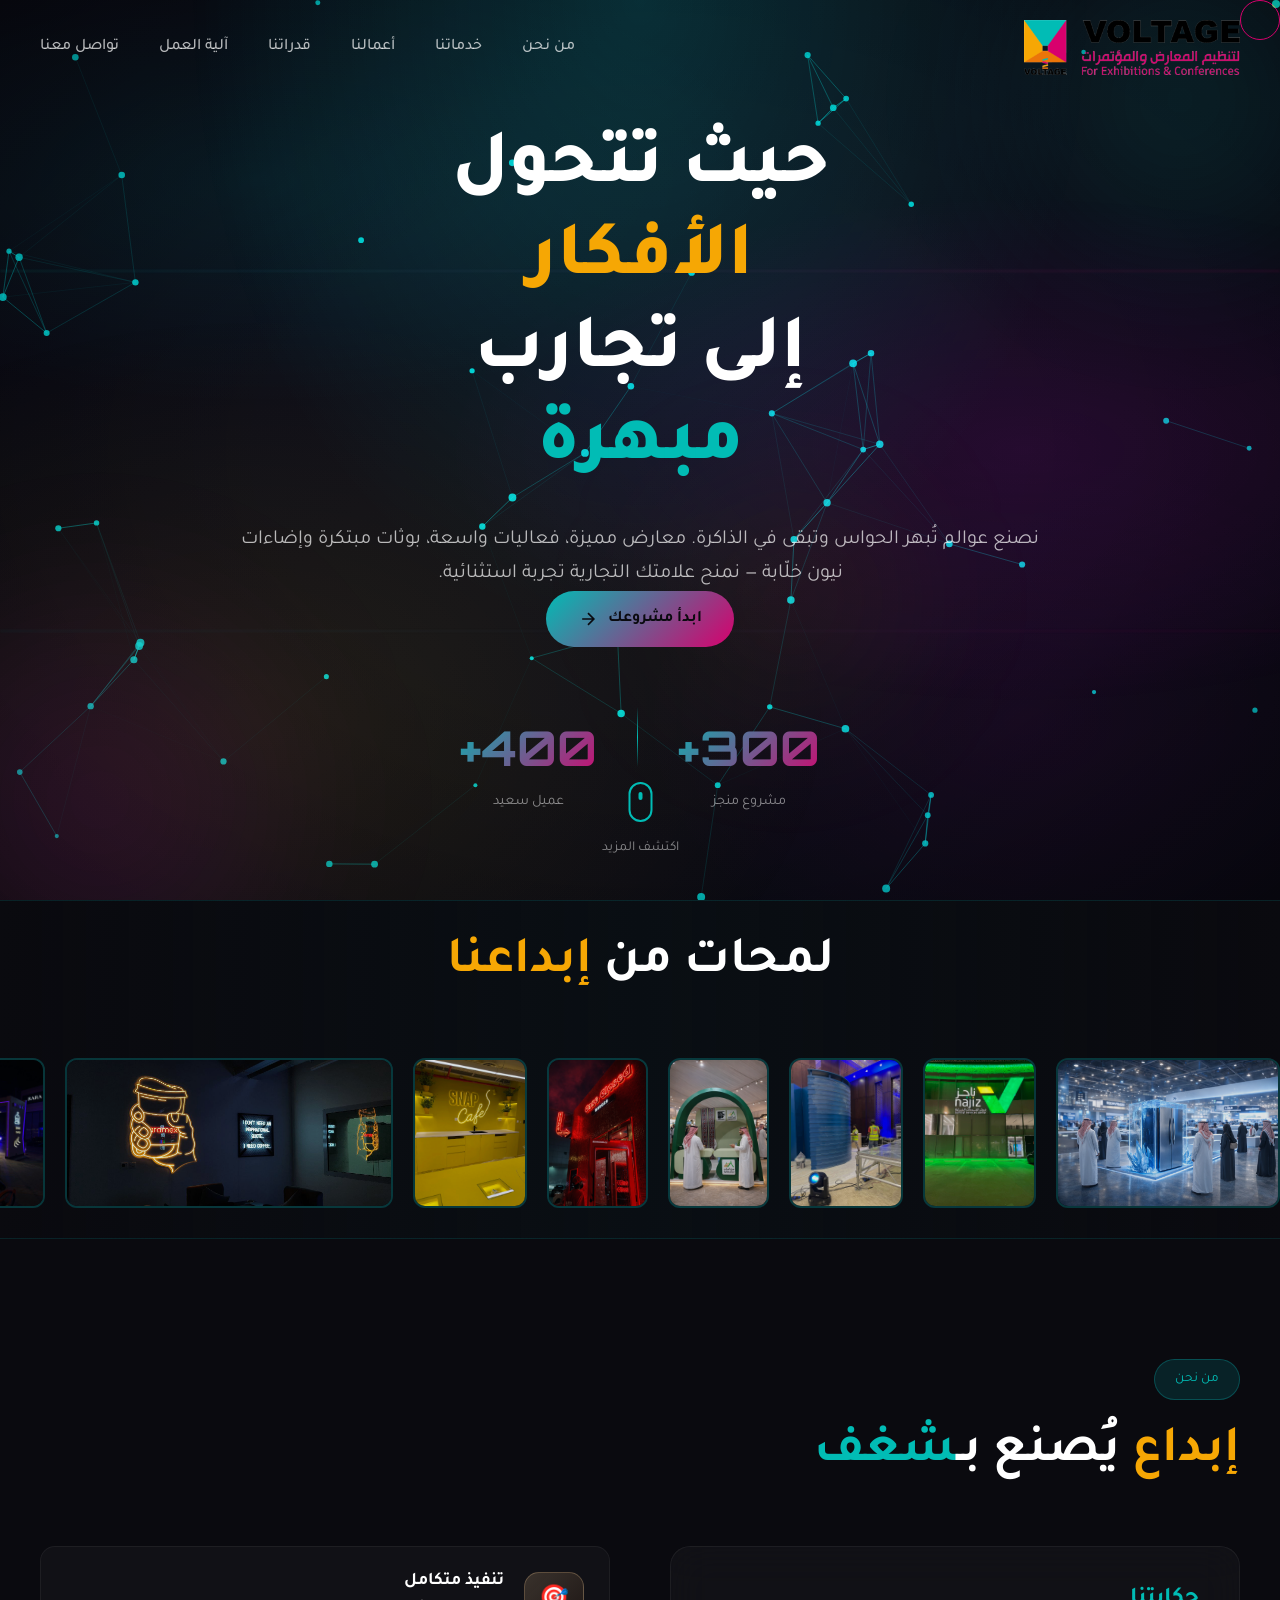
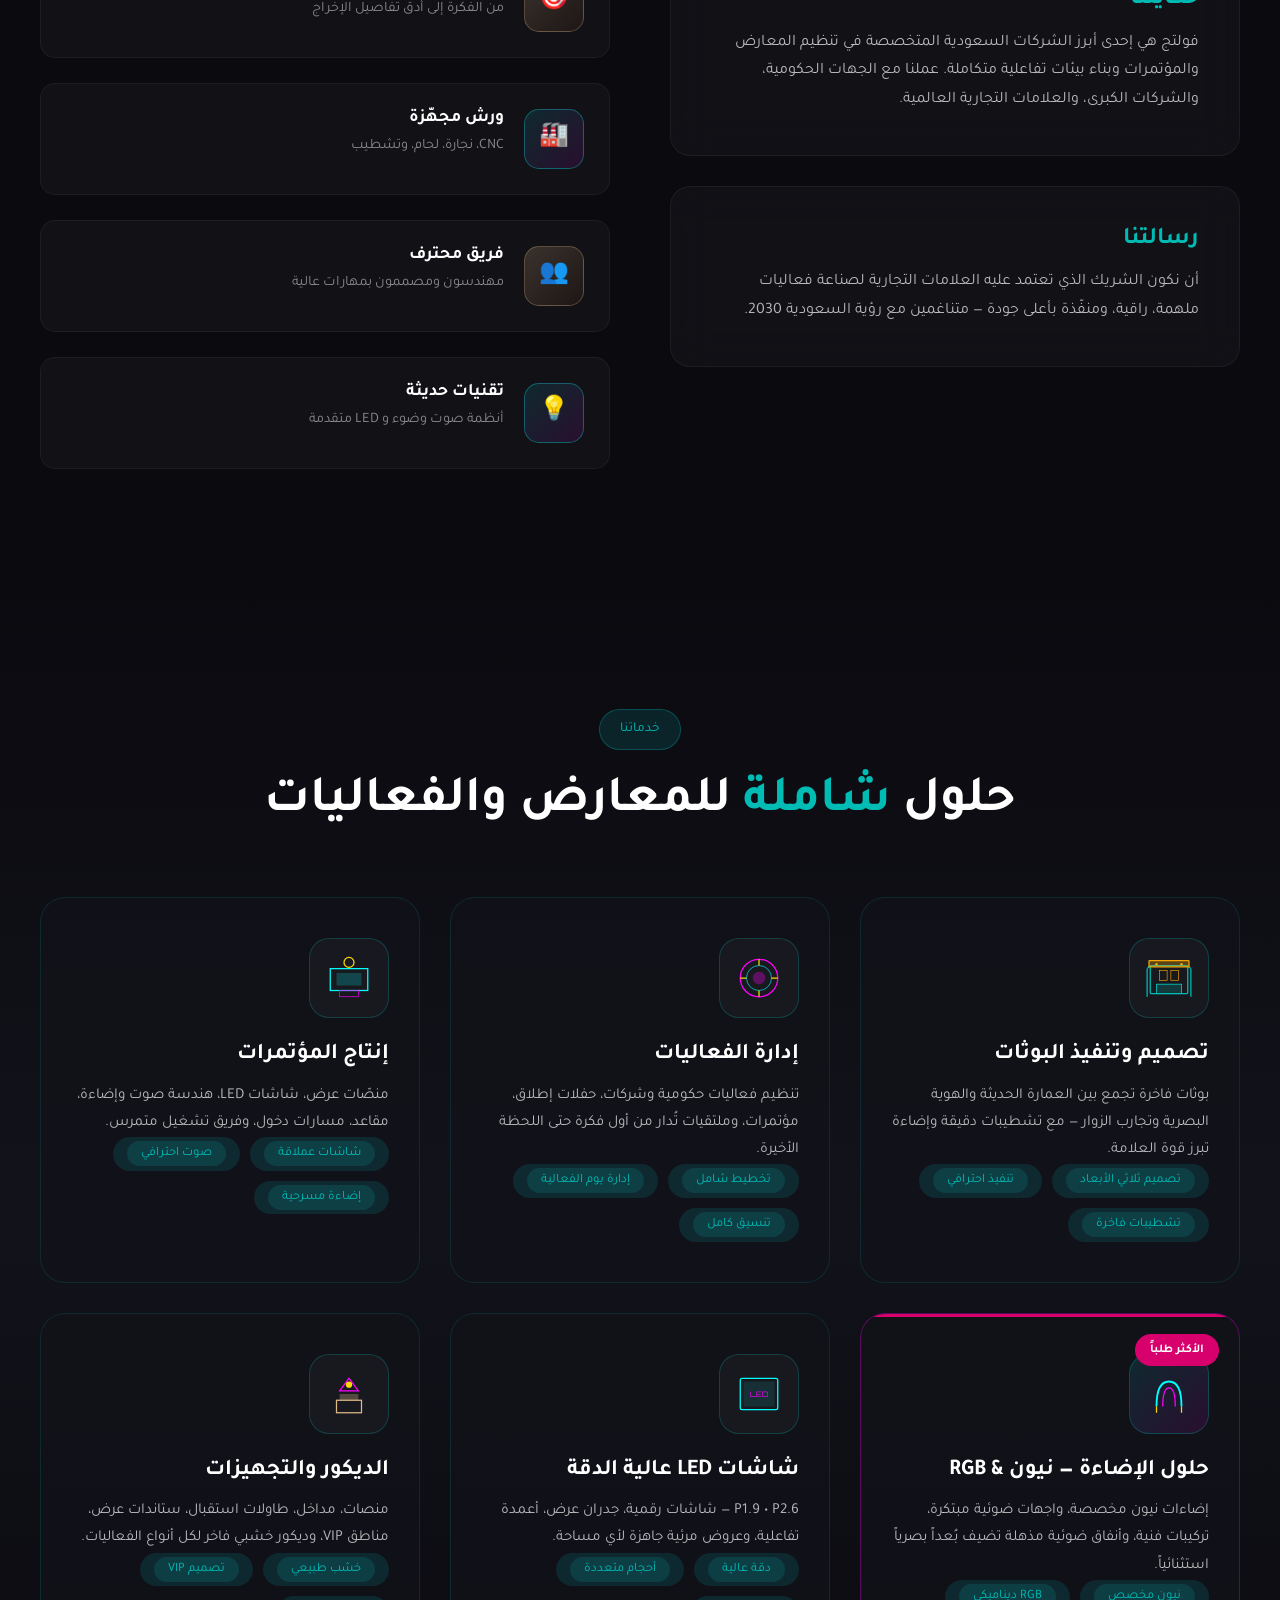
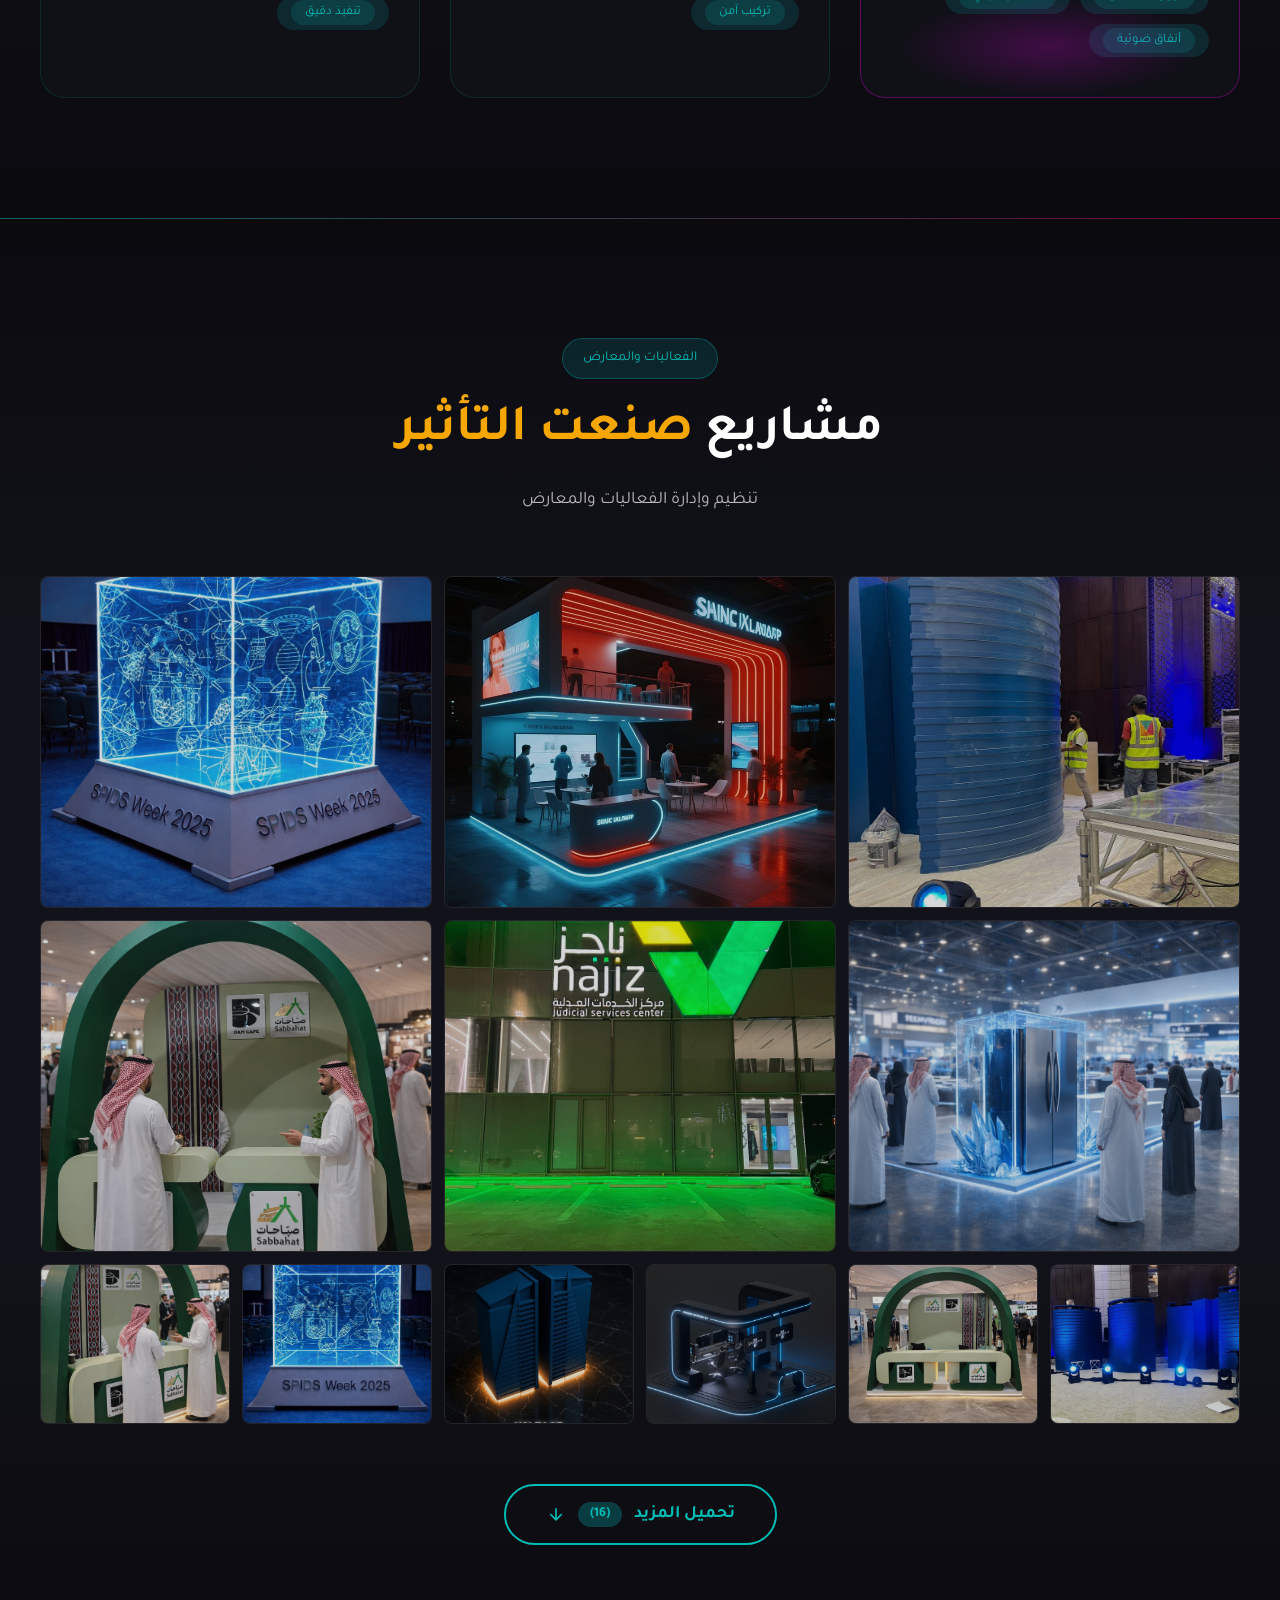
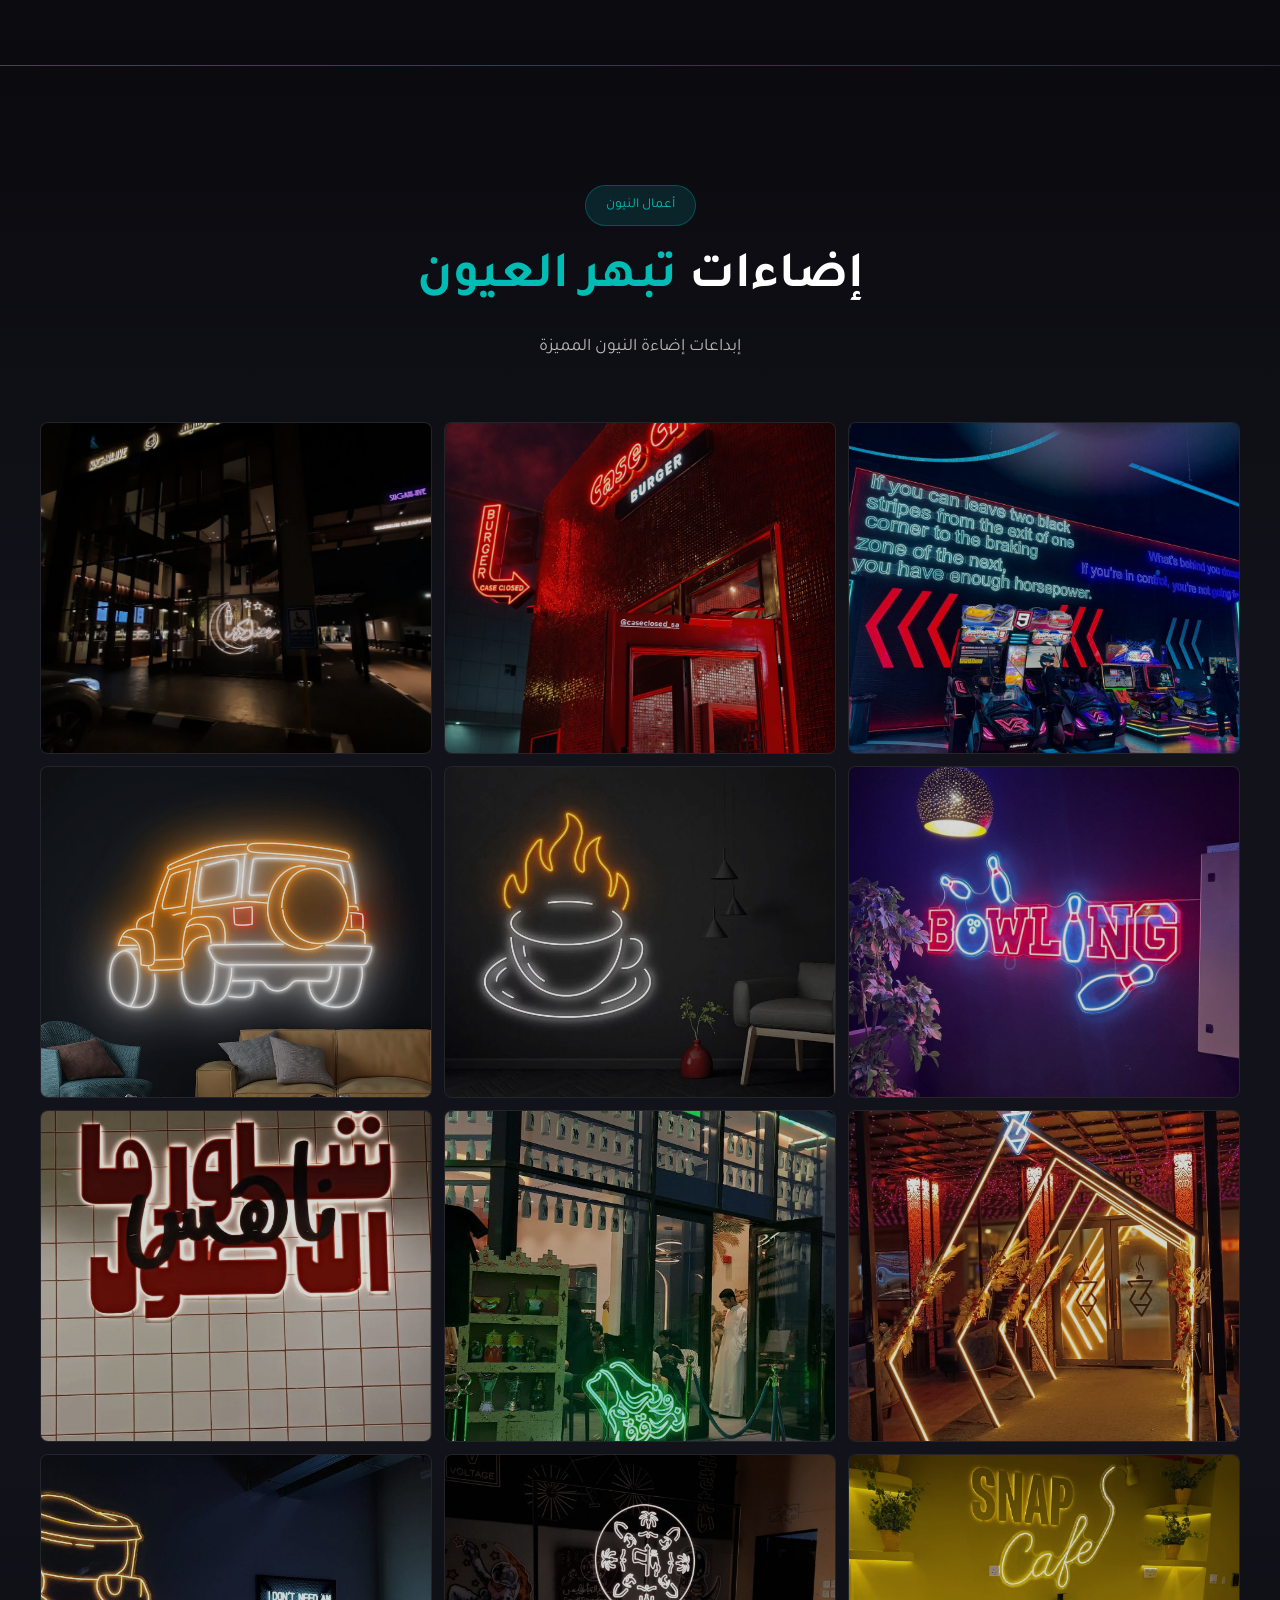
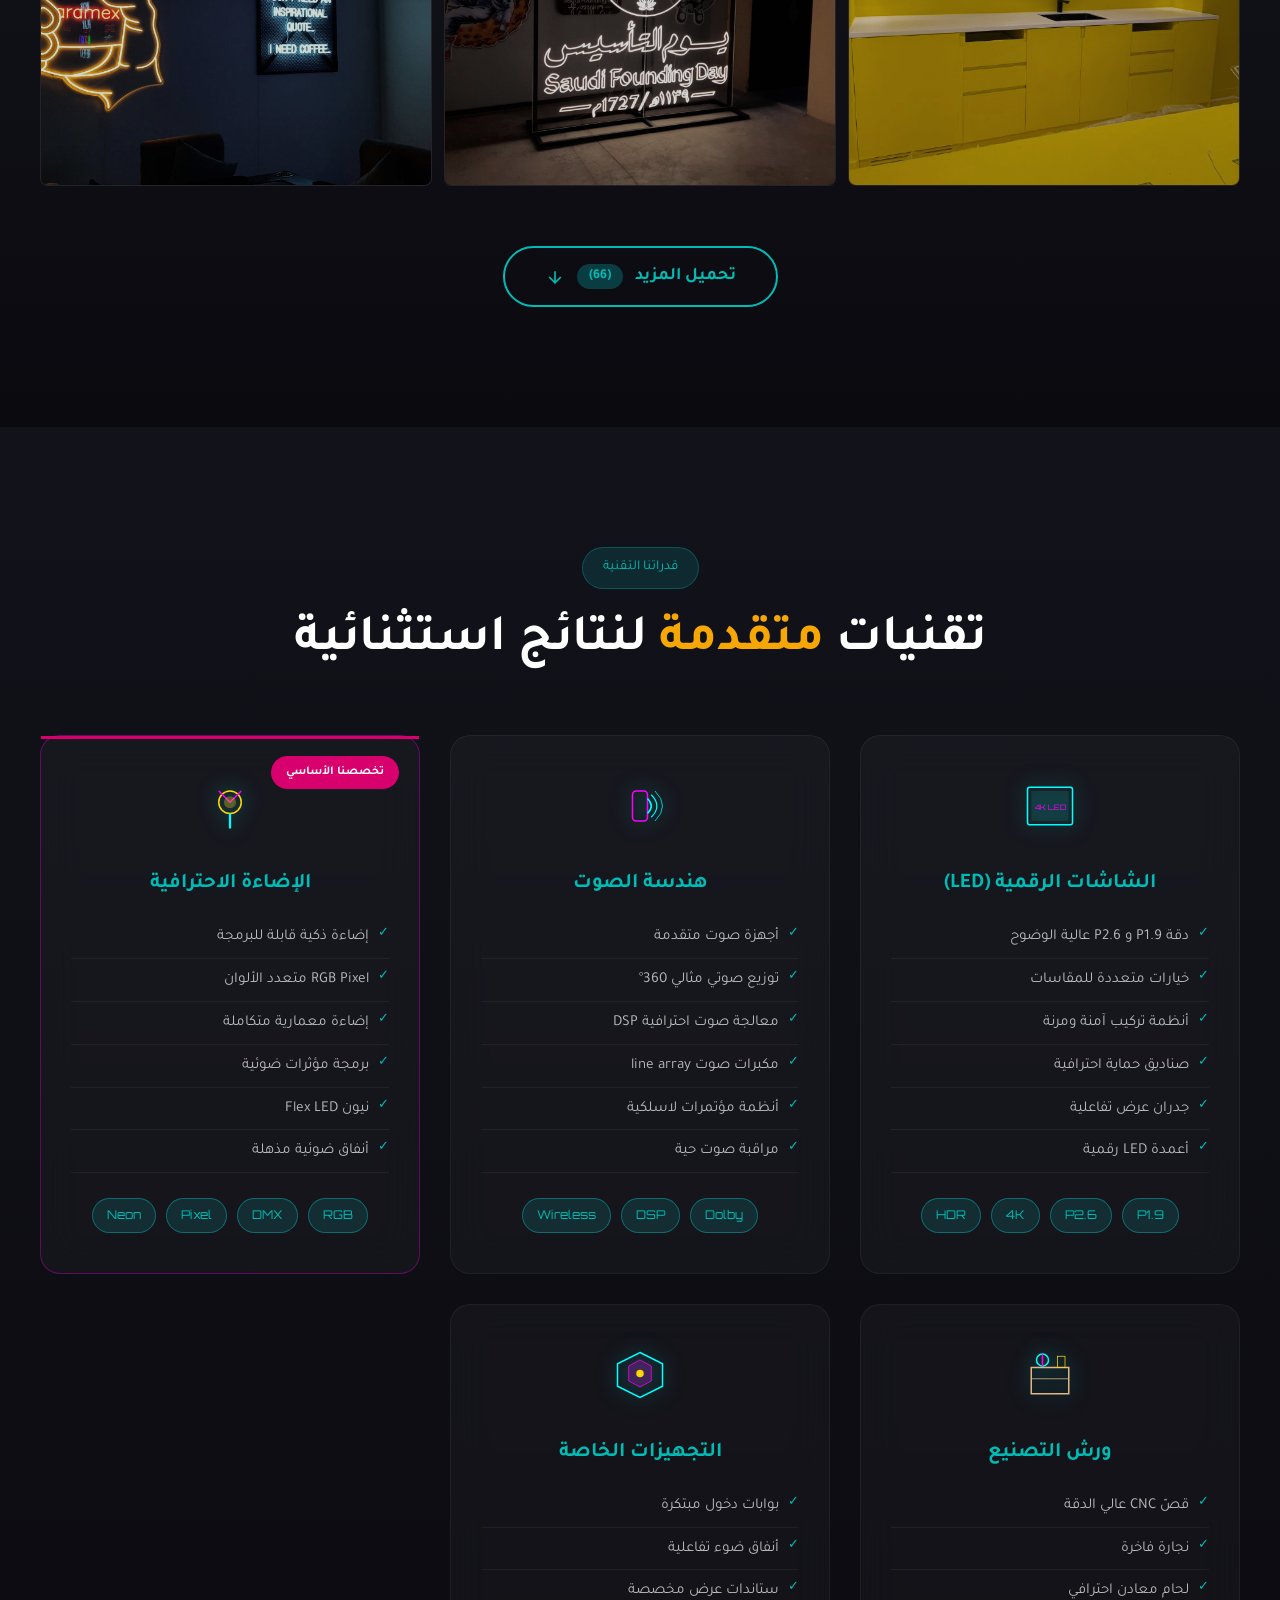
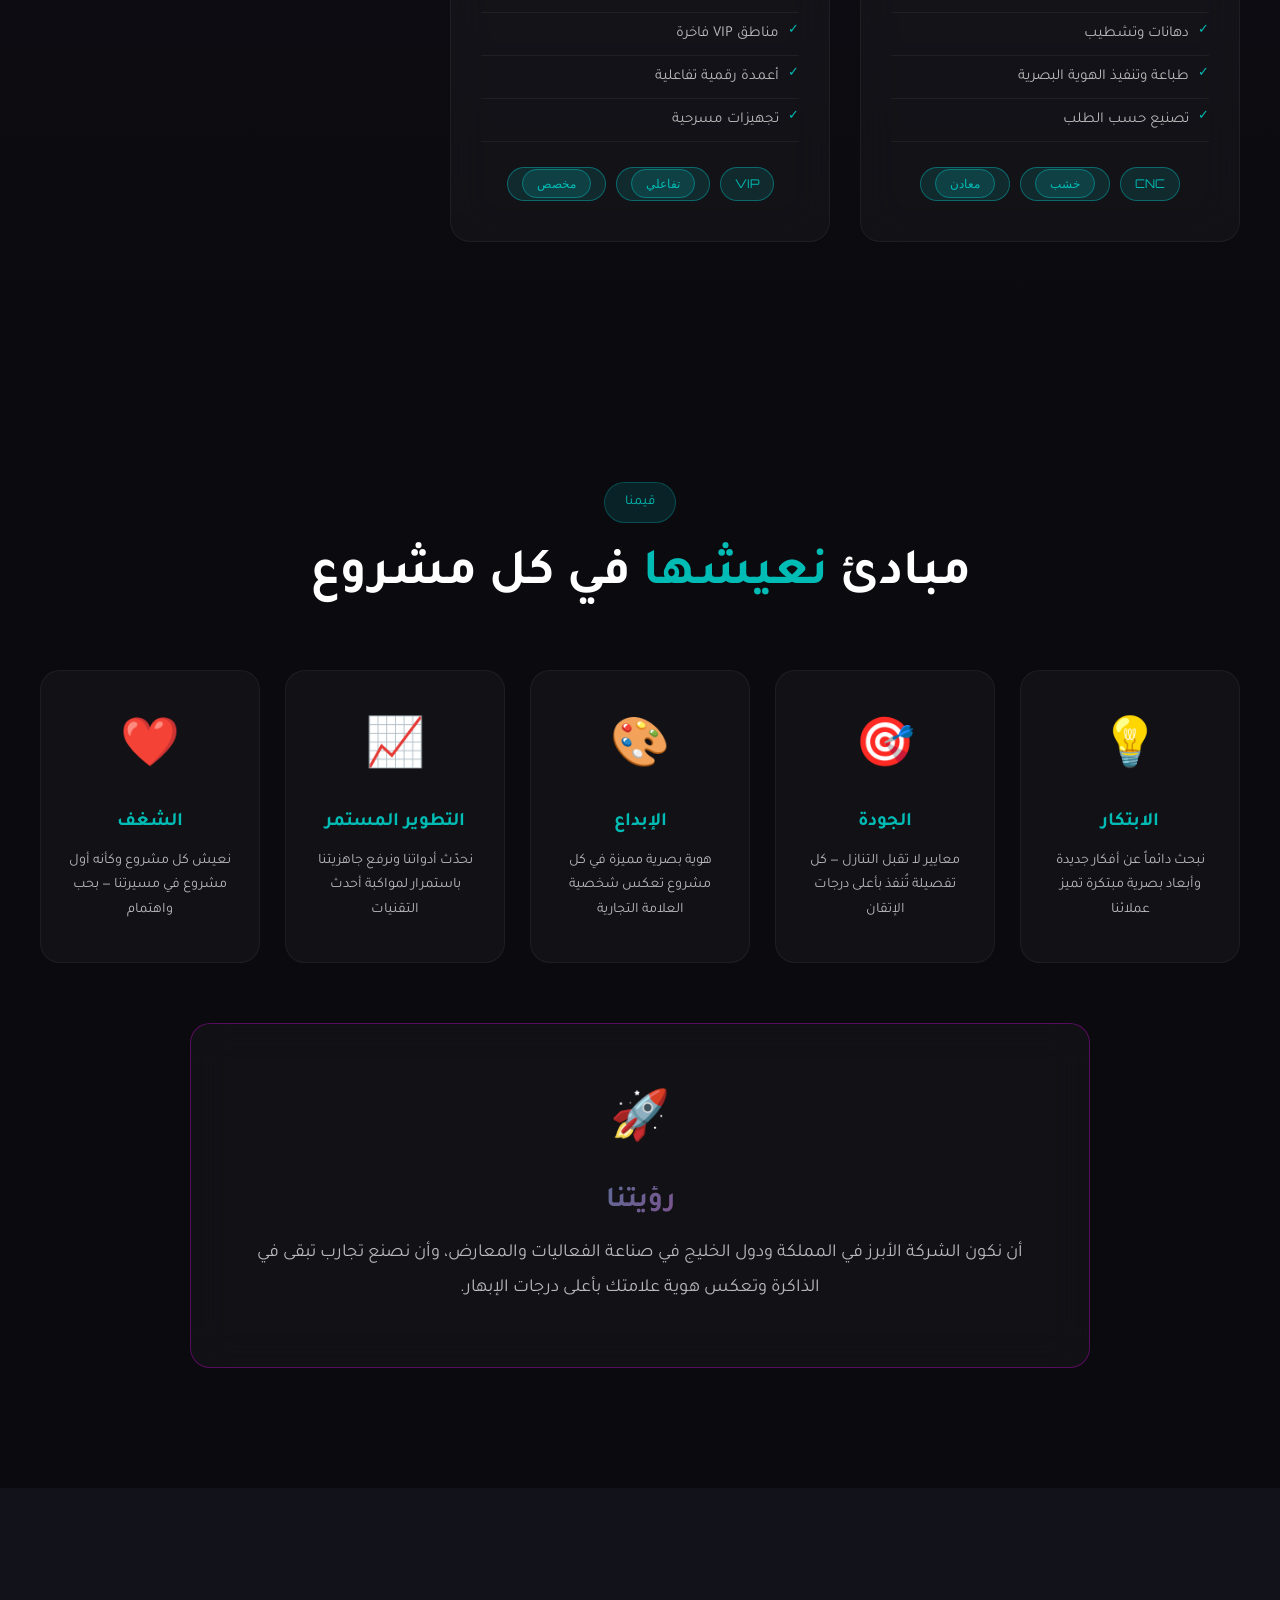
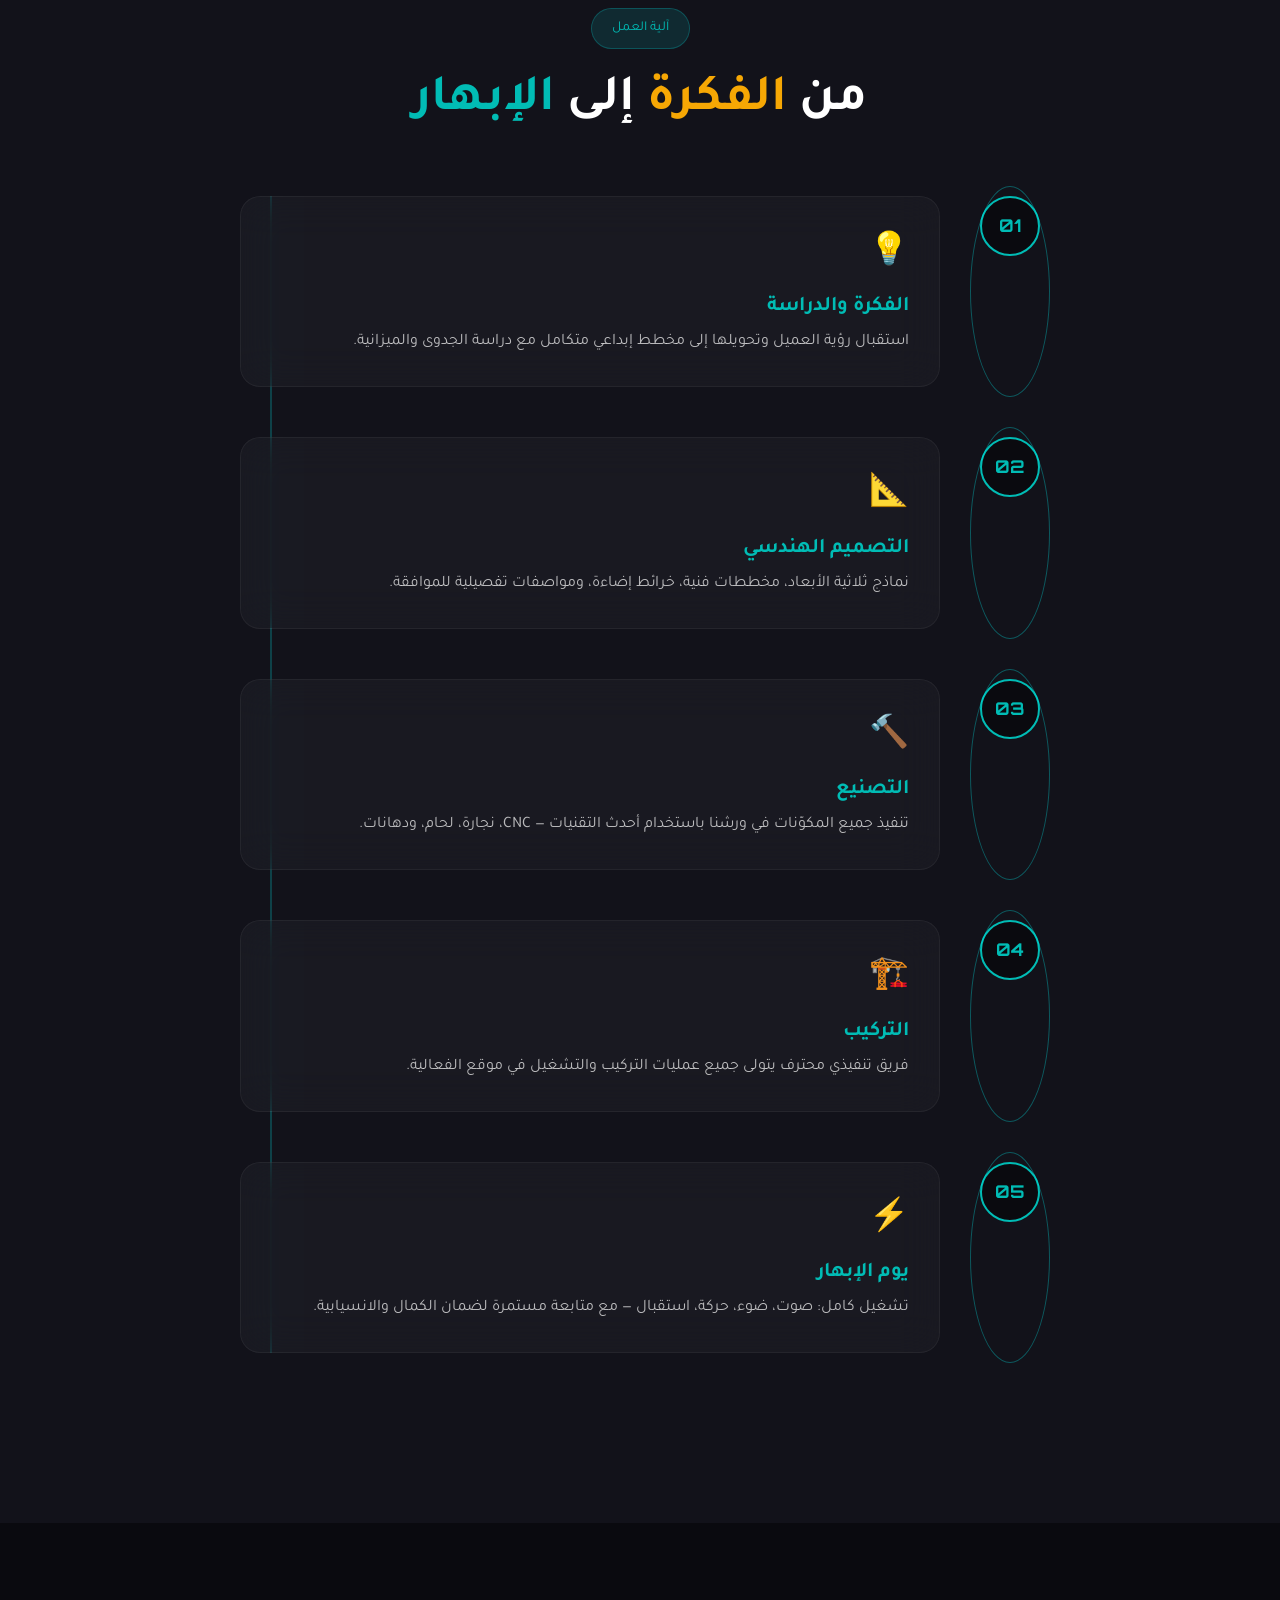
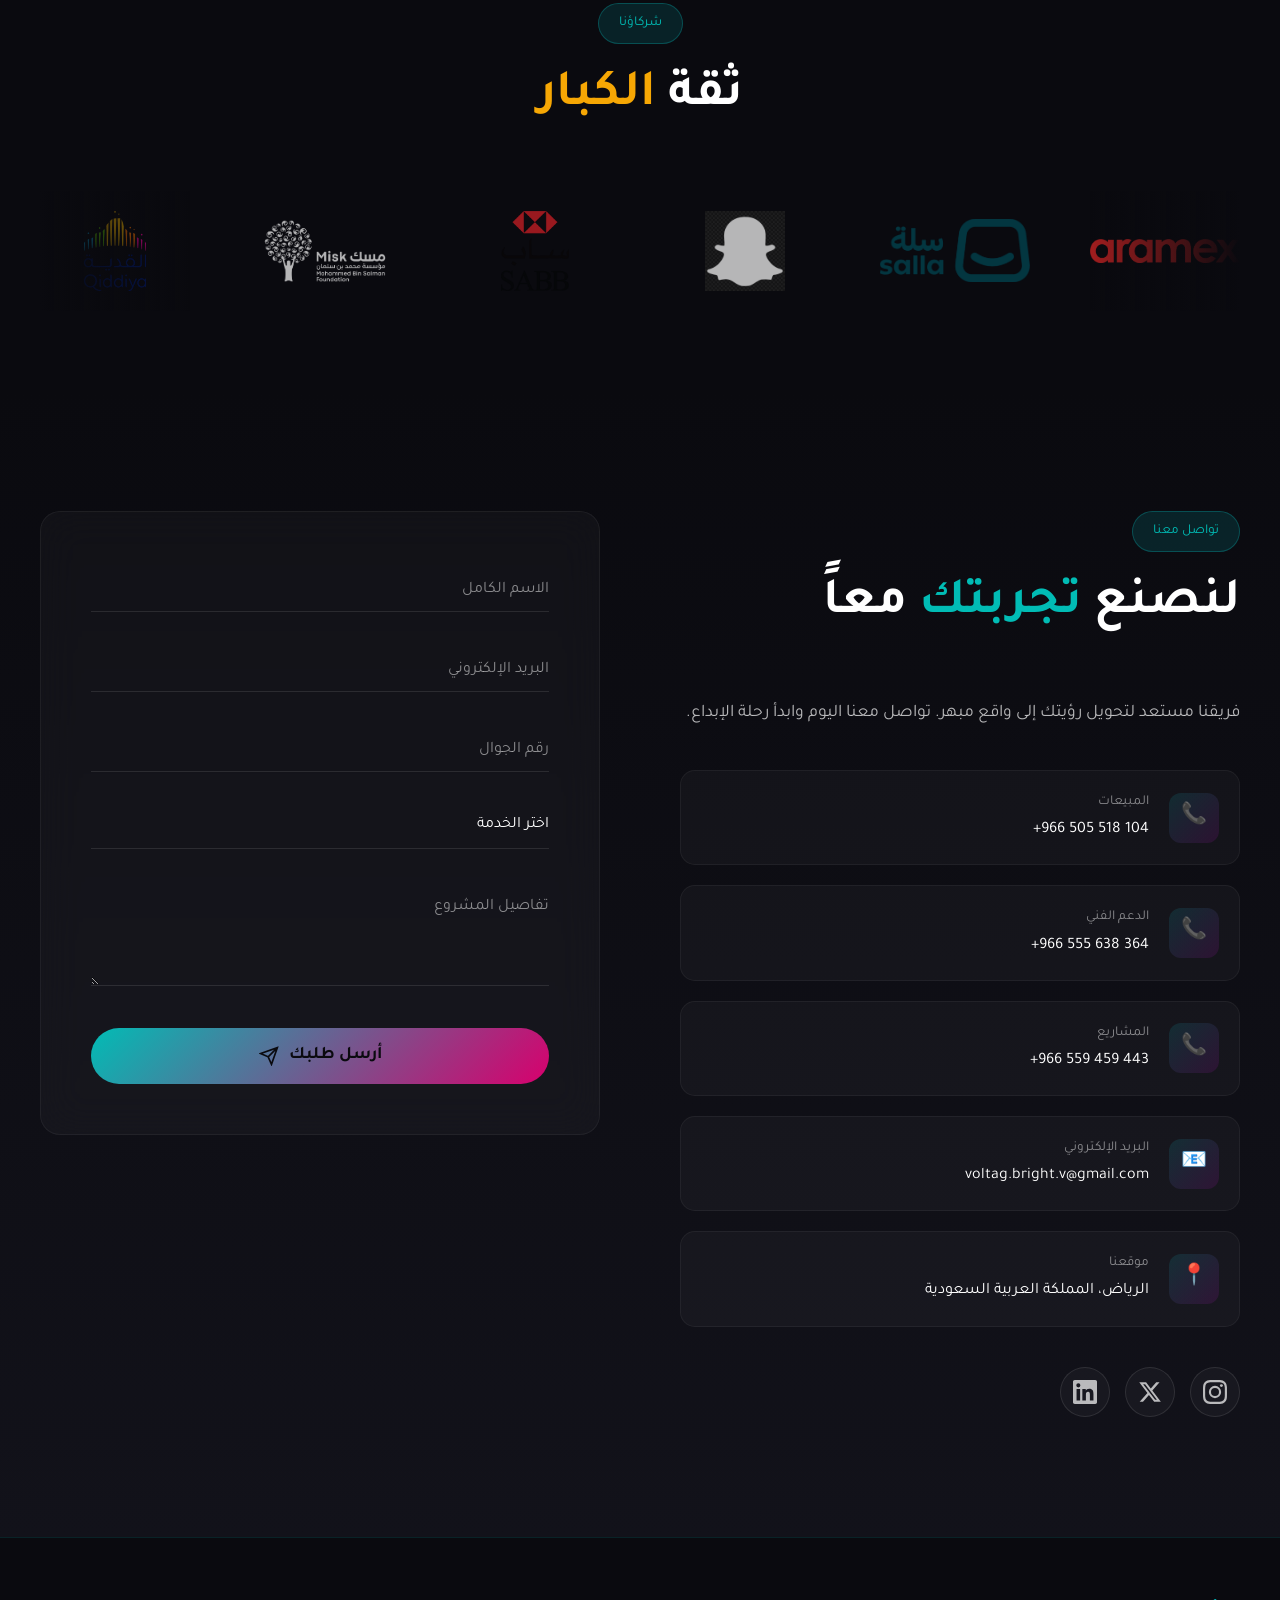
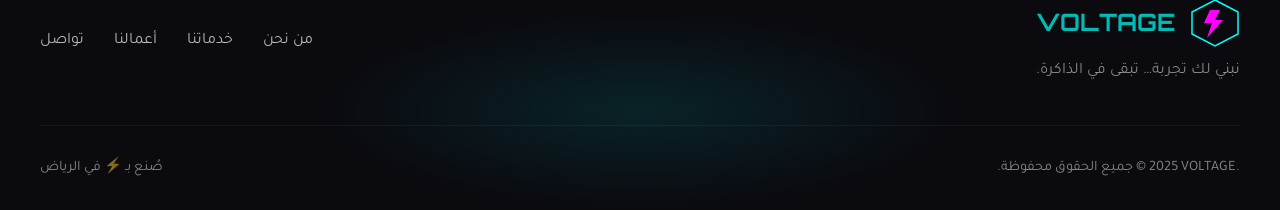
==== commit 83e3f5aa: "Refactor portfolio sections and enhance gallery functionality - Updated navigation links to reflect " ====
--- a/index.html
+++ b/index.html
@@ -116,7 +116,7 @@
                             class="link-line"></span></a></li>
                 <li><a href="#services" class="nav-link"><span class="link-text"><span class="ar-text">خدماتنا</span><span class="en-text">Services</span></span><span
                             class="link-line"></span></a></li>
-                <li><a href="#portfolio" class="nav-link"><span class="link-text"><span class="ar-text">أعمالنا</span><span class="en-text">Portfolio</span></span><span
+                <li><a href="#portfolio-events" class="nav-link"><span class="link-text"><span class="ar-text">أعمالنا</span><span class="en-text">Portfolio</span></span><span
                             class="link-line"></span></a></li>
                 <li><a href="#capabilities" class="nav-link"><span class="link-text"><span class="ar-text">قدراتنا</span><span class="en-text">Capabilities</span></span><span
                             class="link-line"></span></a></li>
@@ -222,26 +222,30 @@
         <!-- Contact numbers moved to bottom per client request -->
     </section>
 
-    <!-- Image Marquee - Events/Exhibitions Only (no neon per client request) -->
+    <!-- Image Marquee - لمحات من ابداعنا -->
     <section class="image-marquee">
+        <div class="container">
+            <div class="section-header center">
+                <h2 class="section-title"><span class="ar-text">لمحات من <span class="gradient-text">إبداعنا</span></span><span class="en-text">Glimpses of <span class="gradient-text">Our Creativity</span></span></h2>
+            </div>
+        </div>
         <div class="marquee-container">
             <div class="marquee-track-images">
                 <img src="images/Event Project/شركة مصنع الزاهد/شركة_مصنع_الزاهد_1.png" alt="مصنع الزاهد" loading="lazy">
+                <img src="images/Event Project/ناجز/ناجز_1.jpg" alt="ناجز" loading="lazy">
                 <img src="images/Event Project/شركة أصول العقارية/شركة_صول_العقارية_1.jpg" alt="أصول العقارية" loading="lazy">
                 <img src="images/Event Project/صباحات/صباحات_1.png" alt="صباحات" loading="lazy">
-                <img src="images/Event Project/ناجز/ناجز_1.jpg" alt="ناجز" loading="lazy">
-                <img src="images/Event Project/مقترحات للعملاء/مقترحات_للعملا_1.jpg" alt="بوثات" loading="lazy">
-                <img src="images/Event Project/شركة مصنع الزاهد/شركة_مصنع_الزاهد_3.jpg" alt="مصنع الزاهد" loading="lazy">
-                <img src="images/Event Project/شركة أصول العقارية/شركة_صول_العقارية_2.jpg" alt="أصول العقارية" loading="lazy">
-                <img src="images/Event Project/صباحات/صباحات_2.png" alt="صباحات" loading="lazy">
-                <img src="images/Event Project/ناجز/ناجز_2.jpg" alt="ناجز" loading="lazy">
-                <img src="images/Event Project/مقترحات للعملاء/مقترحات_للعملا_3.jpg" alt="تاول كوم" loading="lazy">
+                <img src="images/Neon Project/Case Closed +++++/case_closed_1.png" alt="Case Closed" loading="lazy">
+                <img src="images/Neon Project/سناب شات/سناب_شات_1.jpg" alt="سناب شات" loading="lazy">
+                <img src="images/Neon Project/Aramex/aramex_1.jpg" alt="Aramex" loading="lazy">
+                <img src="images/Neon Project/WINK BURGER/wink_burger_1.jpg" alt="Wink Burger" loading="lazy">
+                <img src="images/Neon Project/بولينج/بولينج_1.jpg" alt="بولينج" loading="lazy">
                 <!-- Duplicate for seamless loop -->
                 <img src="images/Event Project/شركة مصنع الزاهد/شركة_مصنع_الزاهد_1.png" alt="مصنع الزاهد" loading="lazy">
+                <img src="images/Event Project/ناجز/ناجز_1.jpg" alt="ناجز" loading="lazy">
                 <img src="images/Event Project/شركة أصول العقارية/شركة_صول_العقارية_1.jpg" alt="أصول العقارية" loading="lazy">
                 <img src="images/Event Project/صباحات/صباحات_1.png" alt="صباحات" loading="lazy">
-                <img src="images/Event Project/ناجز/ناجز_1.jpg" alt="ناجز" loading="lazy">
-                <img src="images/Event Project/مقترحات للعملاء/مقترحات_للعملا_1.jpg" alt="بوثات" loading="lazy">
+                <img src="images/Neon Project/Case Closed +++++/case_closed_1.png" alt="Case Closed" loading="lazy">
             </div>
         </div>
     </section>
@@ -505,100 +509,53 @@
         </div>
     </section>
 
-    <!-- PORTFOLIO GALLERY -->
-    <section class="portfolio-ultimate" id="portfolio">
+    <!-- EVENTS PORTFOLIO SECTION -->
+    <section class="portfolio-ultimate events-section" id="portfolio-events">
         <div class="container">
-            <!-- Section Header with Stats -->
             <div class="section-header center">
-                <span class="section-tag"><span class="ar-text">معرض أعمالنا</span><span class="en-text">Our Portfolio</span></span>
-                <h2 class="section-title"><span class="ar-text">مشاريع <span class="neon-text">صنعت التأثير</span></span><span class="en-text">Projects That <span class="neon-text">Made Impact</span></span></h2>
-                <p class="section-desc"><span class="ar-text">استكشف مجموعتنا الكاملة من إبداعات النيون والفعاليات والمعارض</span><span class="en-text">Explore our complete collection of neon creations, events, and exhibitions</span></p>
-            </div>
-
-            <!-- Category Stats Bar removed per client request -->
-
-            <!-- Advanced Filter Controls -->
-            <div class="gallery-controls">
-                <!-- Search Box -->
-                <div class="search-box">
-                    <input type="text" id="gallerySearch" placeholder="ابحث في المشاريع..." data-placeholder-ar="ابحث في المشاريع..." data-placeholder-en="Search projects..." class="search-input">
-                    <svg class="search-icon" viewBox="0 0 24 24" width="20" height="20" fill="none"
-                        stroke="currentColor" stroke-width="2">
-                        <circle cx="11" cy="11" r="8" />
-                        <path d="M21 21l-4.35-4.35" />
-                    </svg>
-                </div>
-
-                <!-- Filter buttons removed per client request -->
-
-                <!-- View Toggle -->
-                <div class="view-toggle">
-                    <button class="view-btn active" data-view="grid" data-title-ar="عرض شبكي" data-title-en="Grid View" title="عرض شبكي">
-                        <svg viewBox="0 0 24 24" width="20" height="20" fill="currentColor">
-                            <rect x="3" y="3" width="7" height="7" />
-                            <rect x="14" y="3" width="7" height="7" />
-                            <rect x="3" y="14" width="7" height="7" />
-                            <rect x="14" y="14" width="7" height="7" />
-                        </svg>
-                    </button>
-                    <button class="view-btn" data-view="masonry" data-title-ar="عرض متداخل" data-title-en="Masonry View" title="عرض متداخل">
-                        <svg viewBox="0 0 24 24" width="20" height="20" fill="currentColor">
-                            <rect x="3" y="3" width="7" height="10" />
-                            <rect x="14" y="3" width="7" height="6" />
-                            <rect x="3" y="15" width="7" height="6" />
-                            <rect x="14" y="11" width="7" height="10" />
-                        </svg>
-                    </button>
-                    <button class="view-btn" data-view="list" data-title-ar="عرض قائمة" data-title-en="List View" title="عرض قائمة">
-                        <svg viewBox="0 0 24 24" width="20" height="20" fill="currentColor">
-                            <rect x="3" y="4" width="18" height="4" />
-                            <rect x="3" y="10" width="18" height="4" />
-                            <rect x="3" y="16" width="18" height="4" />
-                        </svg>
-                    </button>
-                </div>
-            </div>
-
-            <!-- Sub-category Pills (Dynamic) -->
-            <div class="subcategory-pills" id="subcategoryPills">
-                <!-- Dynamically populated -->
-            </div>
-
-            <!-- Masonry Gallery Grid -->
-            <div class="ultimate-gallery" id="ultimateGallery" data-view="grid">
-                <!-- Loading Skeleton -->
-                <div class="gallery-loading" id="galleryLoading">
-                    <div class="skeleton-grid">
-                        <div class="skeleton-item"></div>
-                        <div class="skeleton-item tall"></div>
-                        <div class="skeleton-item"></div>
-                        <div class="skeleton-item wide"></div>
-                        <div class="skeleton-item"></div>
-                        <div class="skeleton-item tall"></div>
-                    </div>
-                </div>
-
-                <!-- Gallery items will be injected by JavaScript -->
-            </div>
-
-            <!-- Load More Button -->
+                <span class="section-tag"><span class="ar-text">الفعاليات والمعارض</span><span class="en-text">Events & Exhibitions</span></span>
+                <h2 class="section-title"><span class="ar-text">مشاريع <span class="gradient-text">صنعت التأثير</span></span><span class="en-text">Projects That <span class="gradient-text">Made Impact</span></span></h2>
+                <p class="section-desc"><span class="ar-text">تنظيم وإدارة الفعاليات والمعارض</span><span class="en-text">Event and exhibition management</span></p>
+            </div>
+
+            <div class="ultimate-gallery events-gallery" id="eventsGallery" data-view="grid">
+                <!-- Events gallery items will be injected by JavaScript -->
+            </div>
+
             <div class="load-more-container">
-                <button class="load-more-btn" id="loadMoreBtn">
+                <button class="load-more-btn" id="loadMoreEventsBtn">
                     <span class="btn-text"><span class="ar-text">تحميل المزيد</span><span class="en-text">Load More</span></span>
-                    <span class="btn-count" id="remainingCount"></span>
-                    <svg class="btn-icon" viewBox="0 0 24 24" width="20" height="20" fill="none" stroke="currentColor"
-                        stroke-width="2">
+                    <span class="btn-count" id="remainingEventsCount"></span>
+                    <svg class="btn-icon" viewBox="0 0 24 24" width="20" height="20" fill="none" stroke="currentColor" stroke-width="2">
                         <path d="M12 5v14M5 12l7 7 7-7" />
                     </svg>
-                    <div class="btn-loader"></div>
                 </button>
-                <div class="gallery-progress">
-                    <div class="progress-bar" id="progressBar"></div>
-                    <span class="progress-text" id="progressText">0 / 100</span>
-                </div>
-            </div>
-
-            <!-- CTA Section removed per client request -->
+            </div>
+        </div>
+    </section>
+
+    <!-- NEON PORTFOLIO SECTION -->
+    <section class="portfolio-ultimate" id="portfolio-neon">
+        <div class="container">
+            <div class="section-header center">
+                <span class="section-tag"><span class="ar-text">أعمال النيون</span><span class="en-text">Neon Projects</span></span>
+                <h2 class="section-title"><span class="ar-text">إضاءات <span class="neon-text">تبهر العيون</span></span><span class="en-text">Lighting That <span class="neon-text">Amazes</span></span></h2>
+                <p class="section-desc"><span class="ar-text">إبداعات إضاءة النيون المميزة</span><span class="en-text">Outstanding neon lighting creations</span></p>
+            </div>
+
+            <div class="ultimate-gallery neon-gallery" id="neonGallery" data-view="grid">
+                <!-- Neon gallery items will be injected by JavaScript -->
+            </div>
+
+            <div class="load-more-container">
+                <button class="load-more-btn" id="loadMoreNeonBtn">
+                    <span class="btn-text"><span class="ar-text">تحميل المزيد</span><span class="en-text">Load More</span></span>
+                    <span class="btn-count" id="remainingNeonCount"></span>
+                    <svg class="btn-icon" viewBox="0 0 24 24" width="20" height="20" fill="none" stroke="currentColor" stroke-width="2">
+                        <path d="M12 5v14M5 12l7 7 7-7" />
+                    </svg>
+                </button>
+            </div>
         </div>
     </section>
 
@@ -1172,7 +1129,7 @@
                 <div class="footer-links">
                     <a href="#about">من نحن</a>
                     <a href="#services">خدماتنا</a>
-                    <a href="#portfolio">أعمالنا</a>
+                    <a href="#portfolio-events">أعمالنا</a>
                     <a href="#contact">تواصل</a>
                 </div>
             </div>
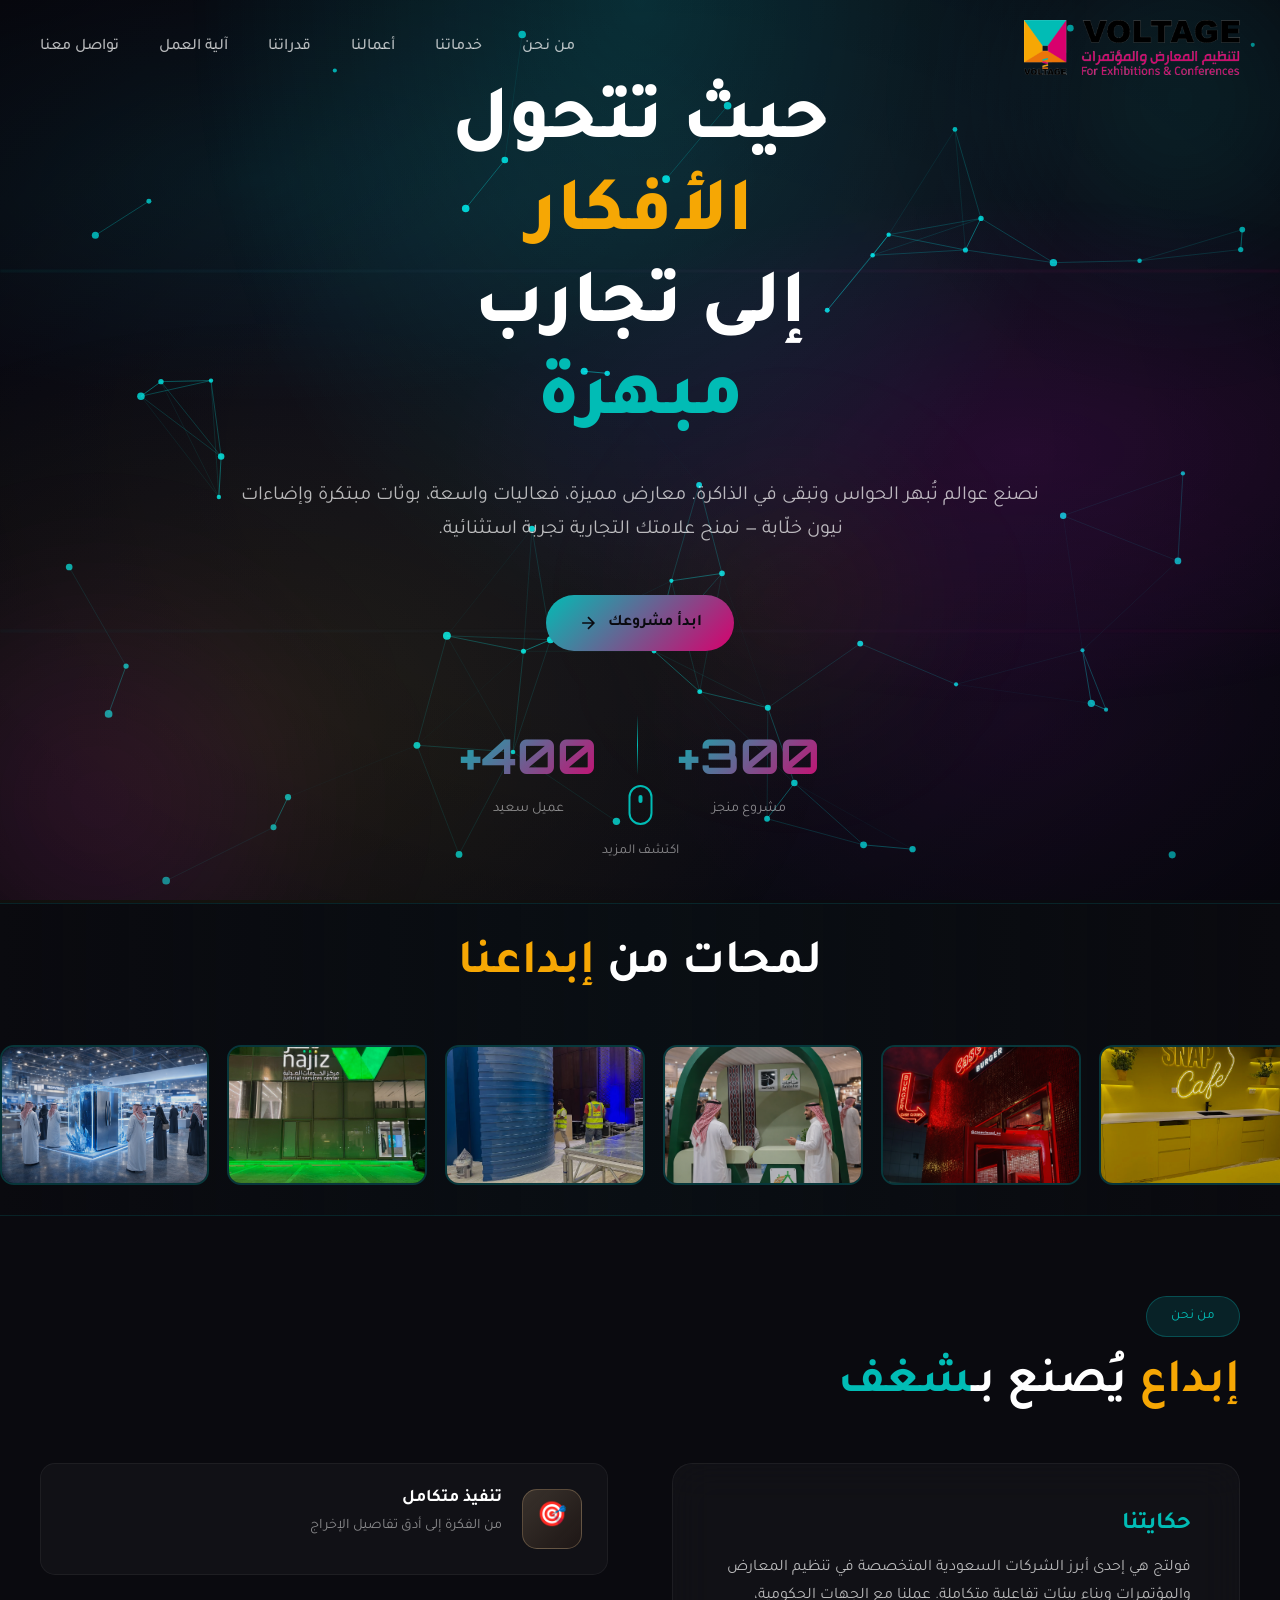
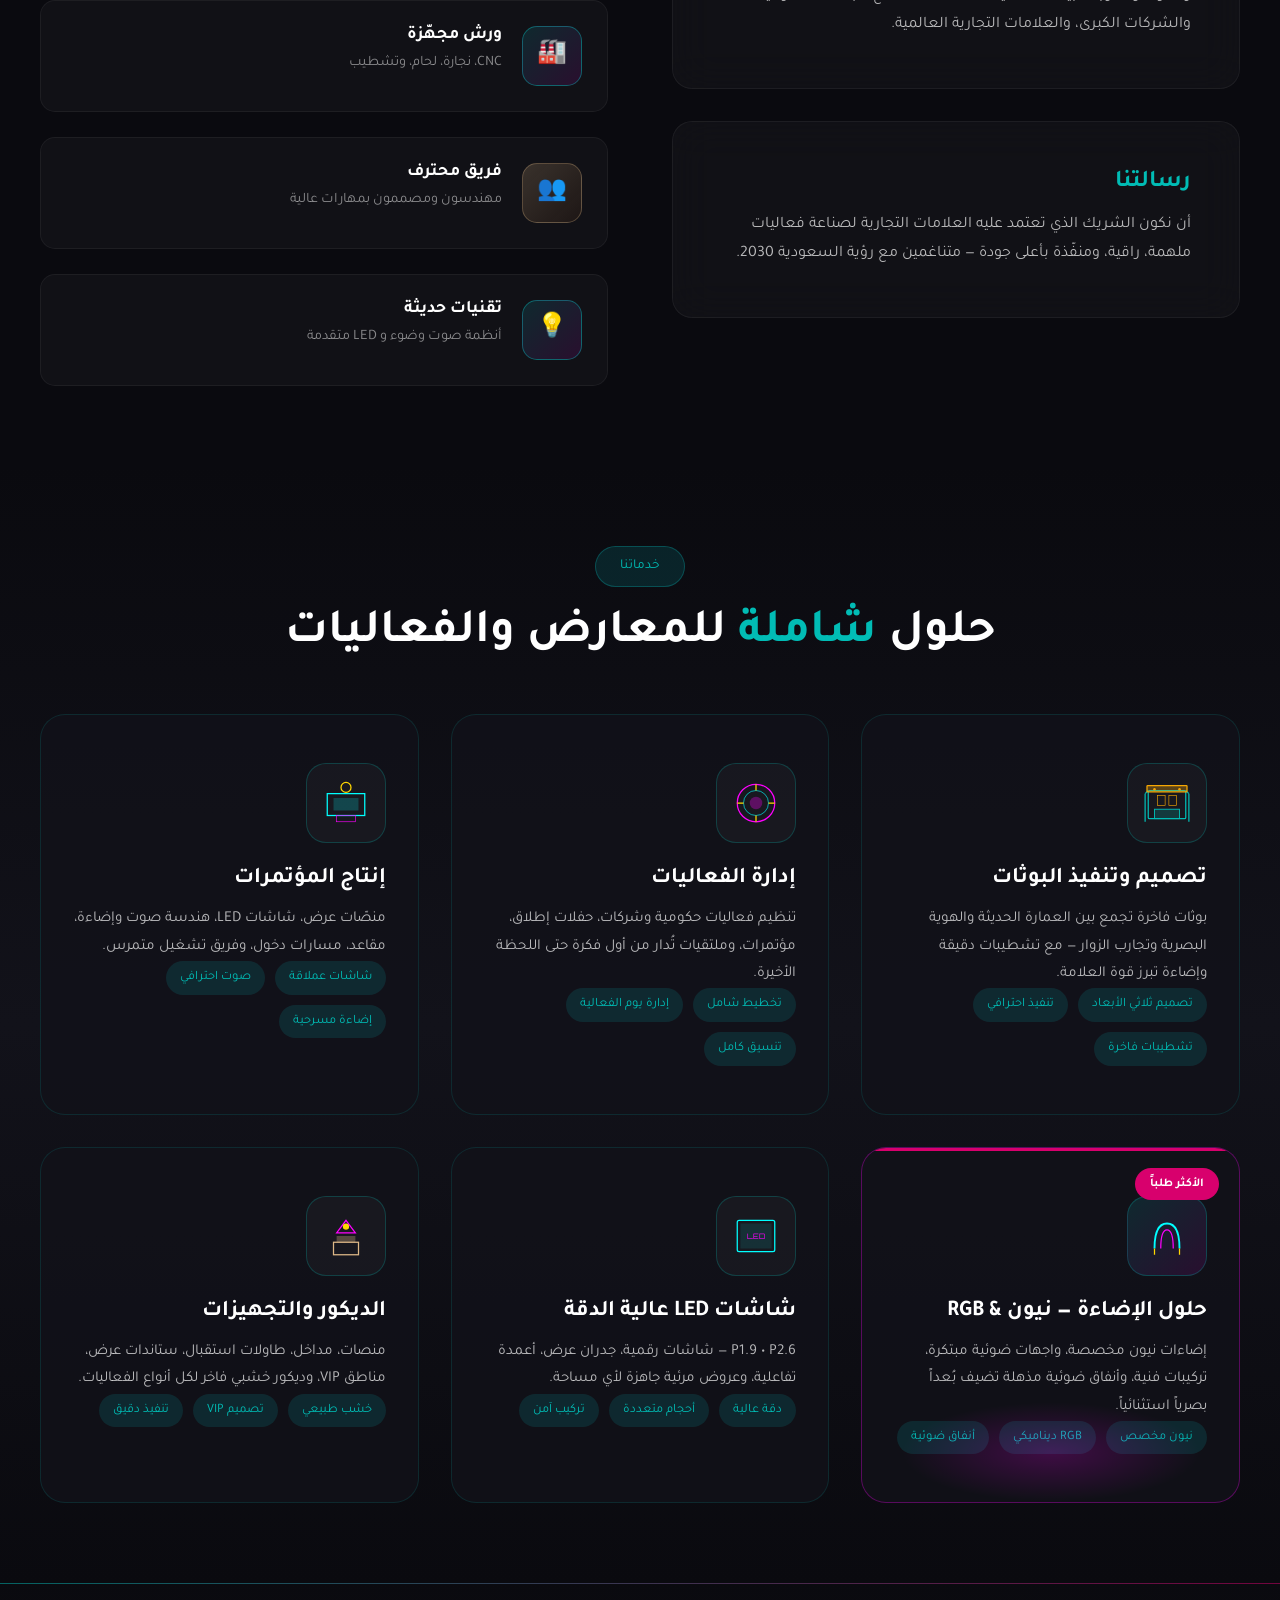
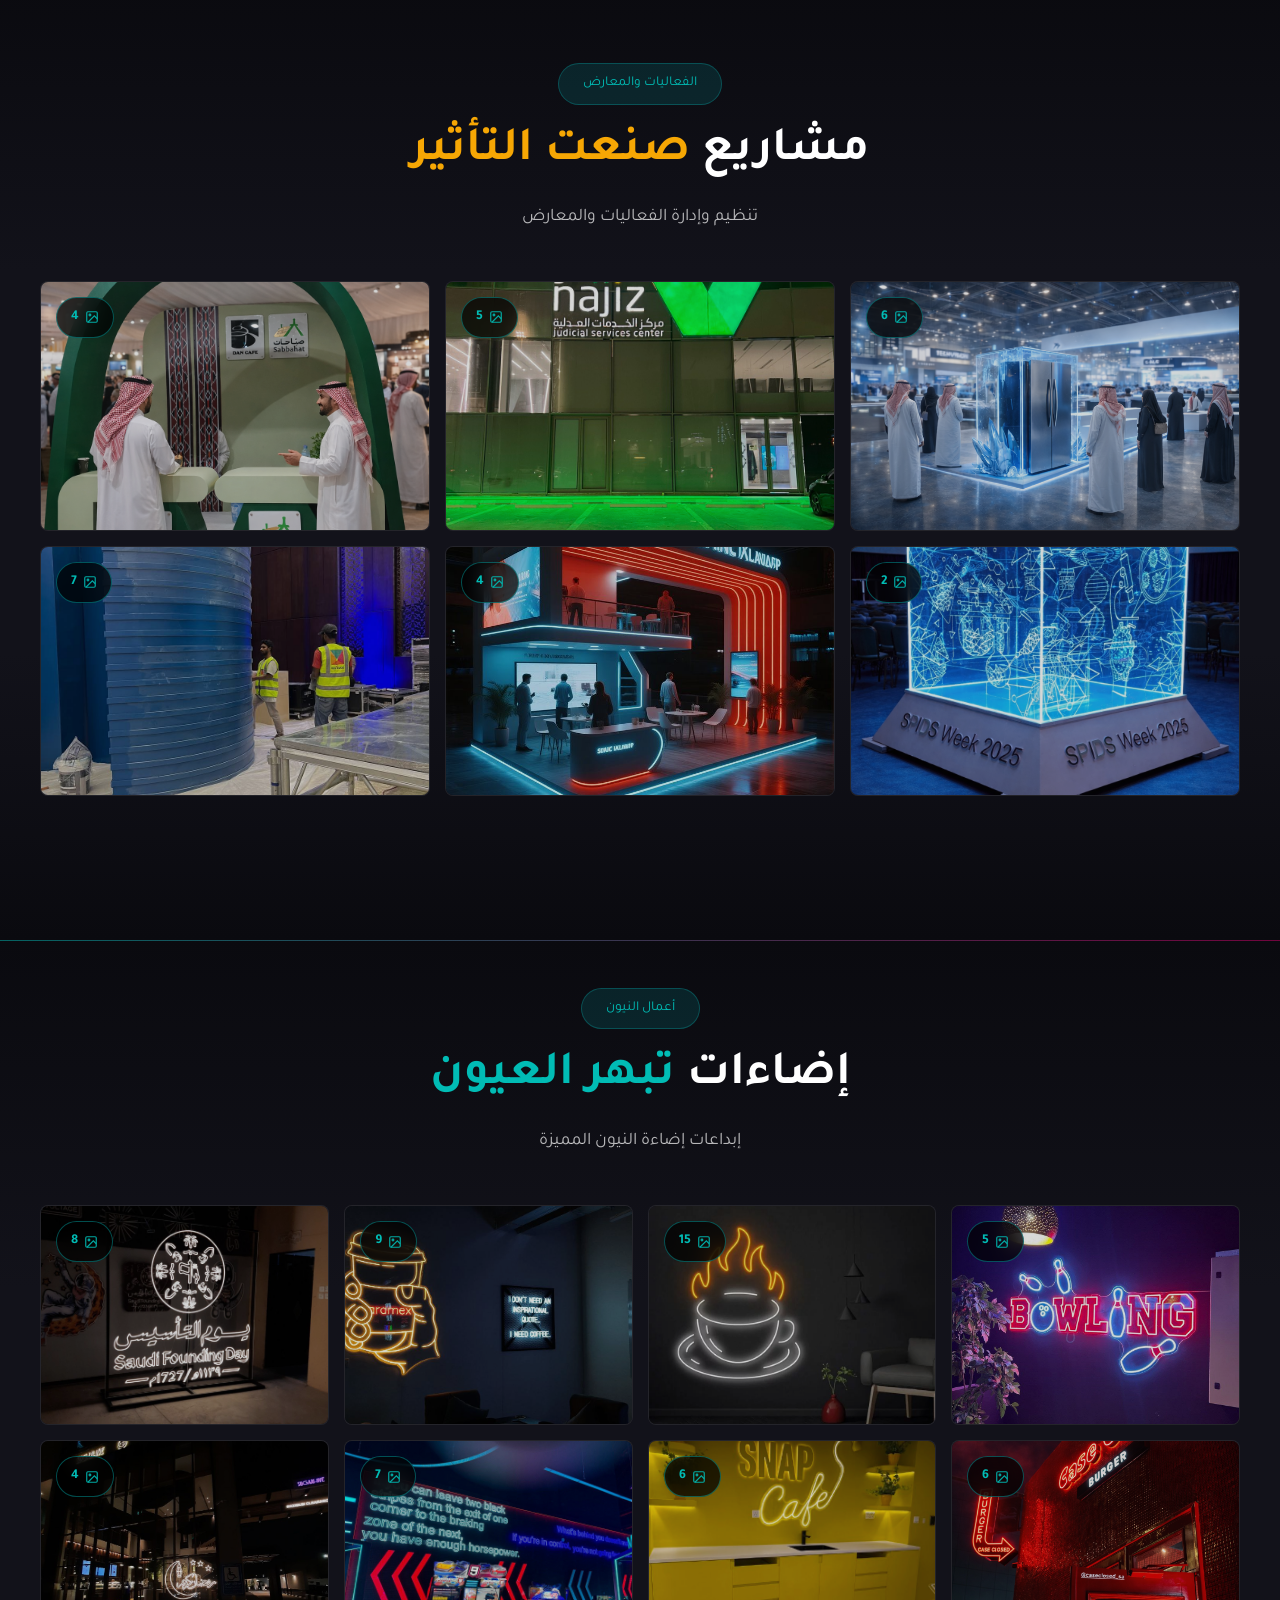
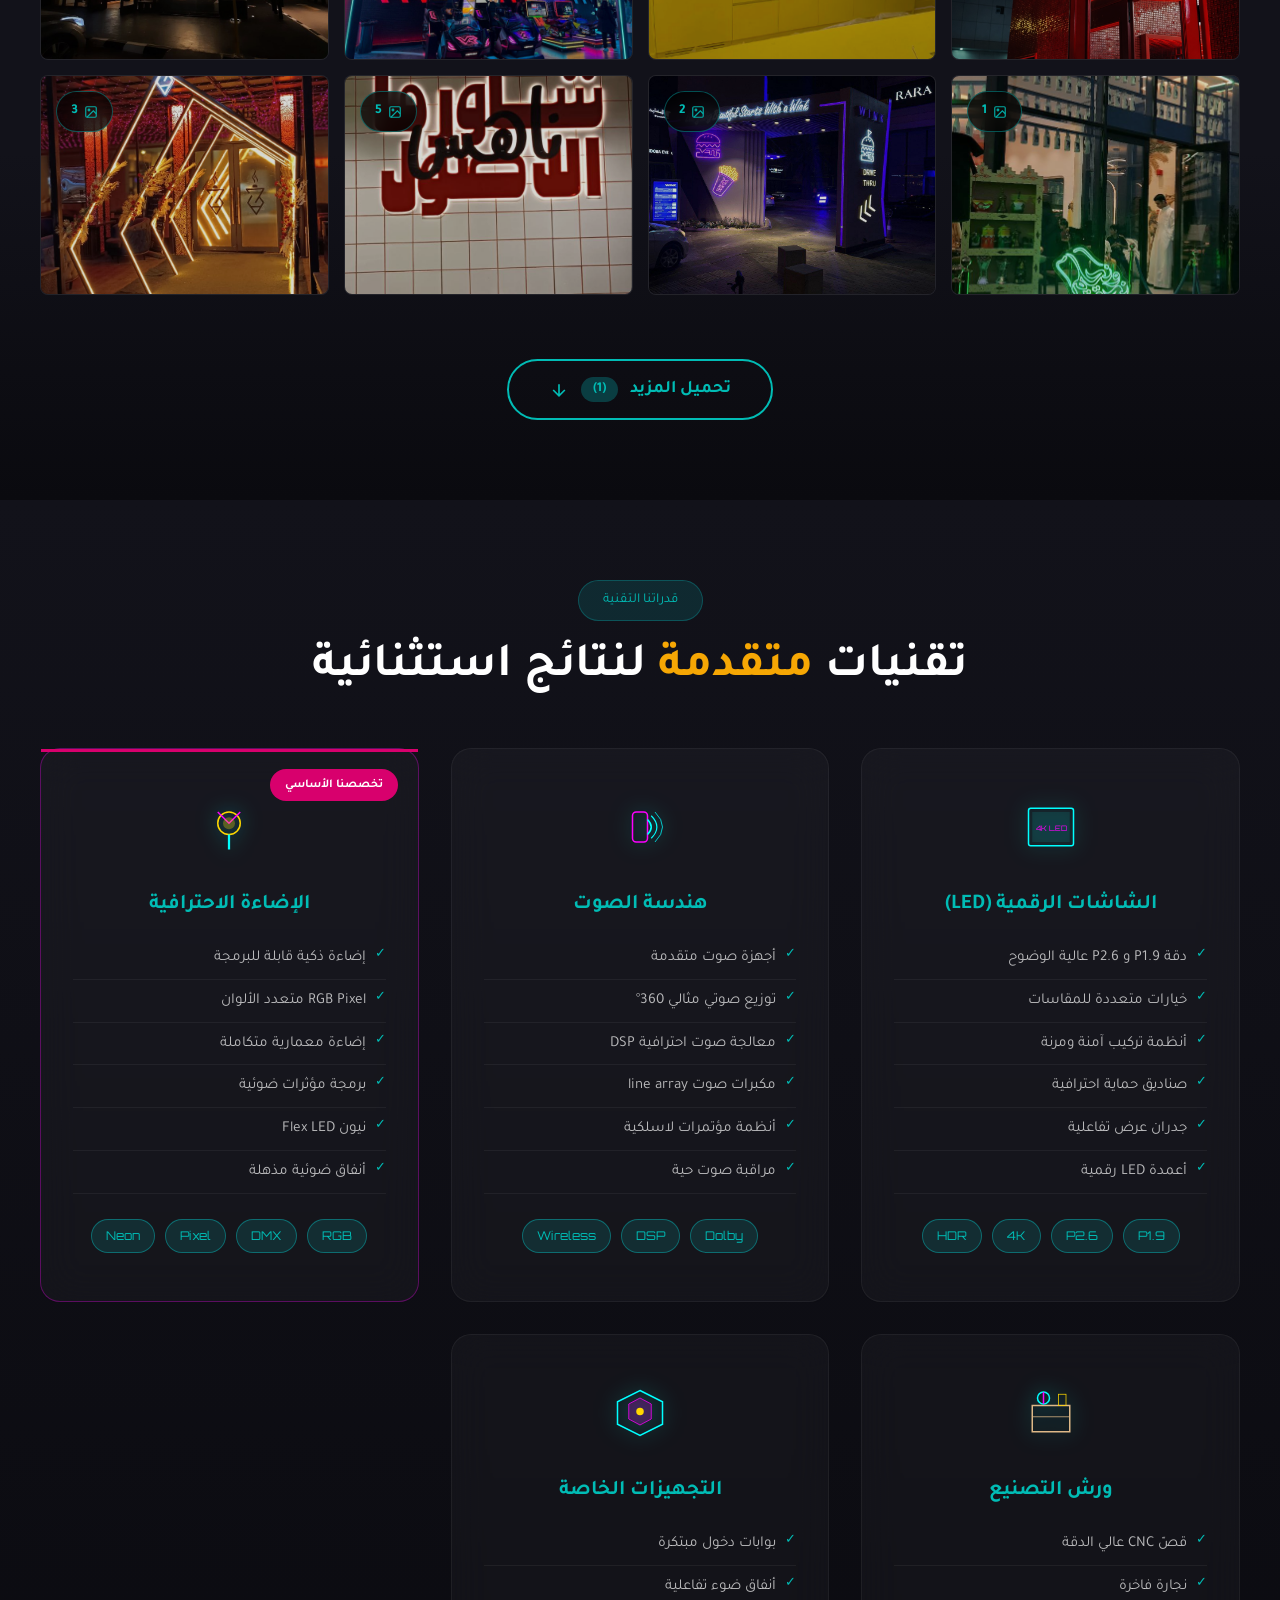
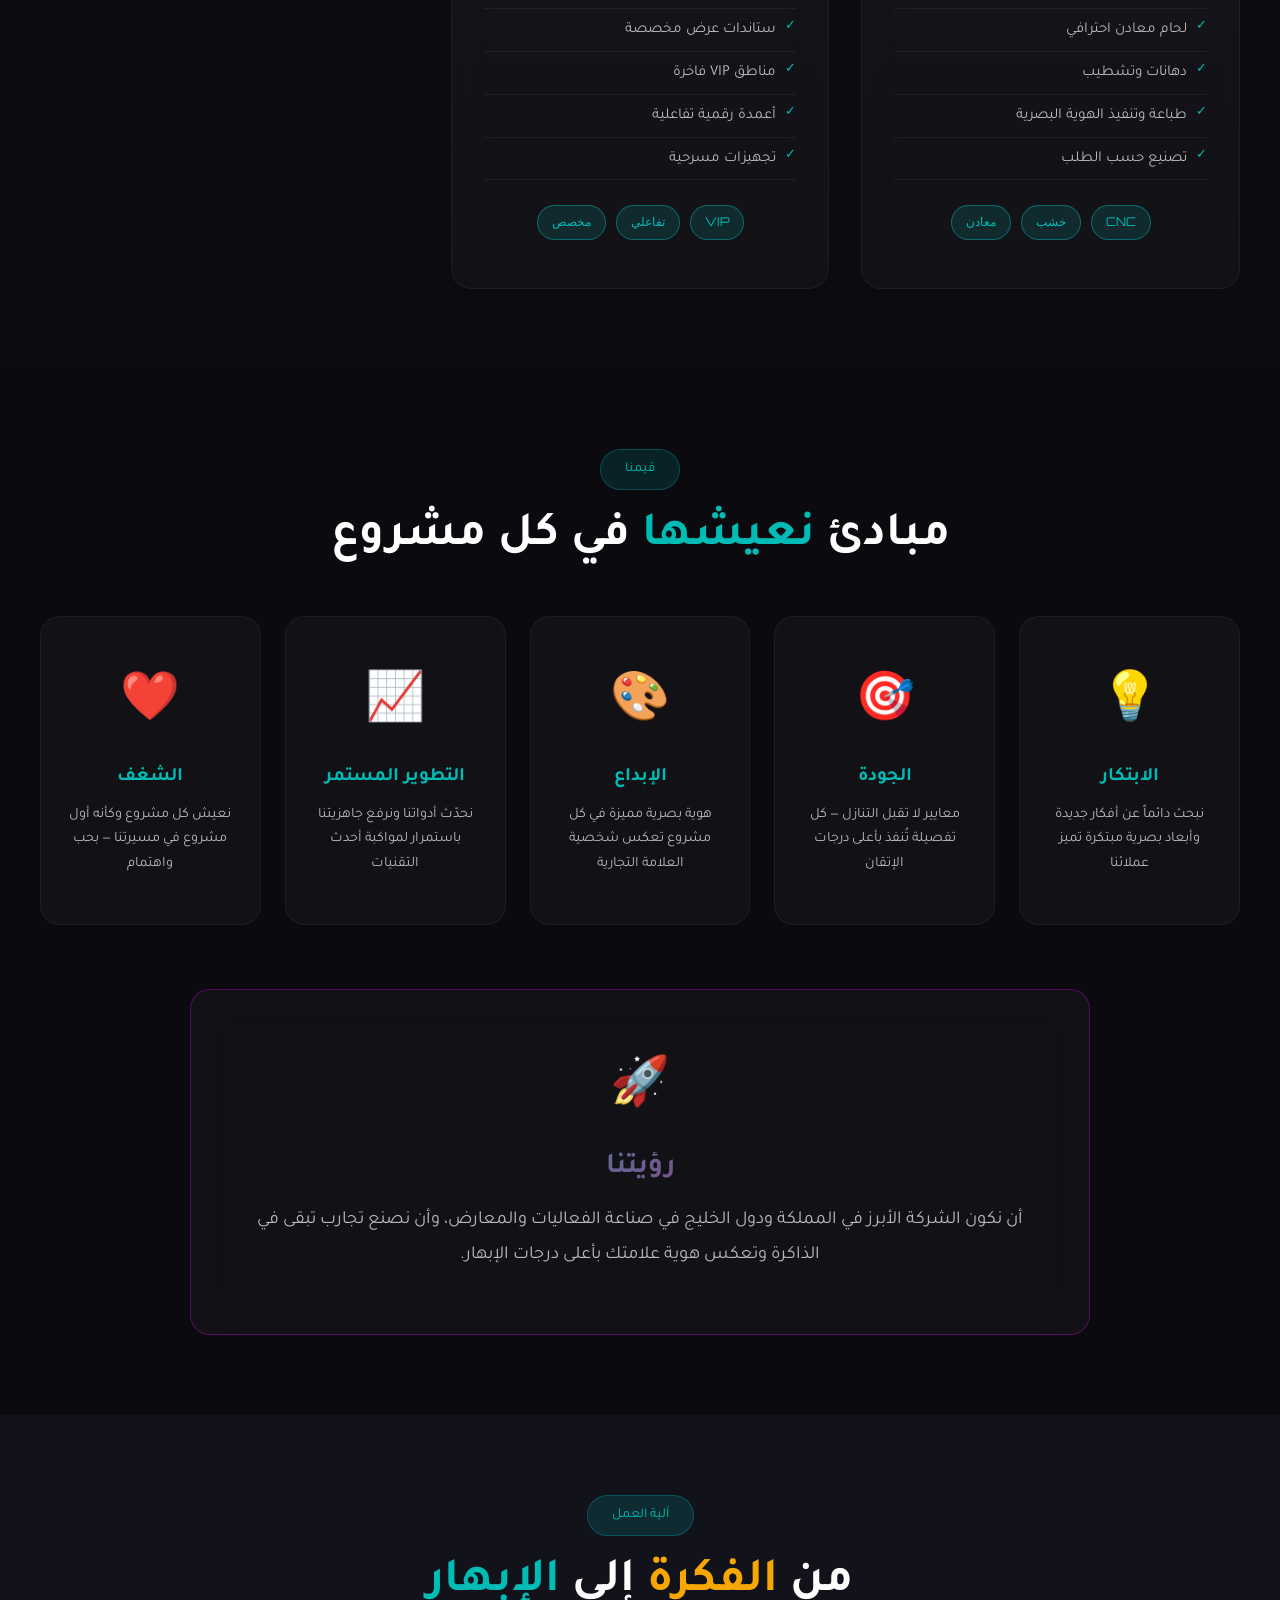
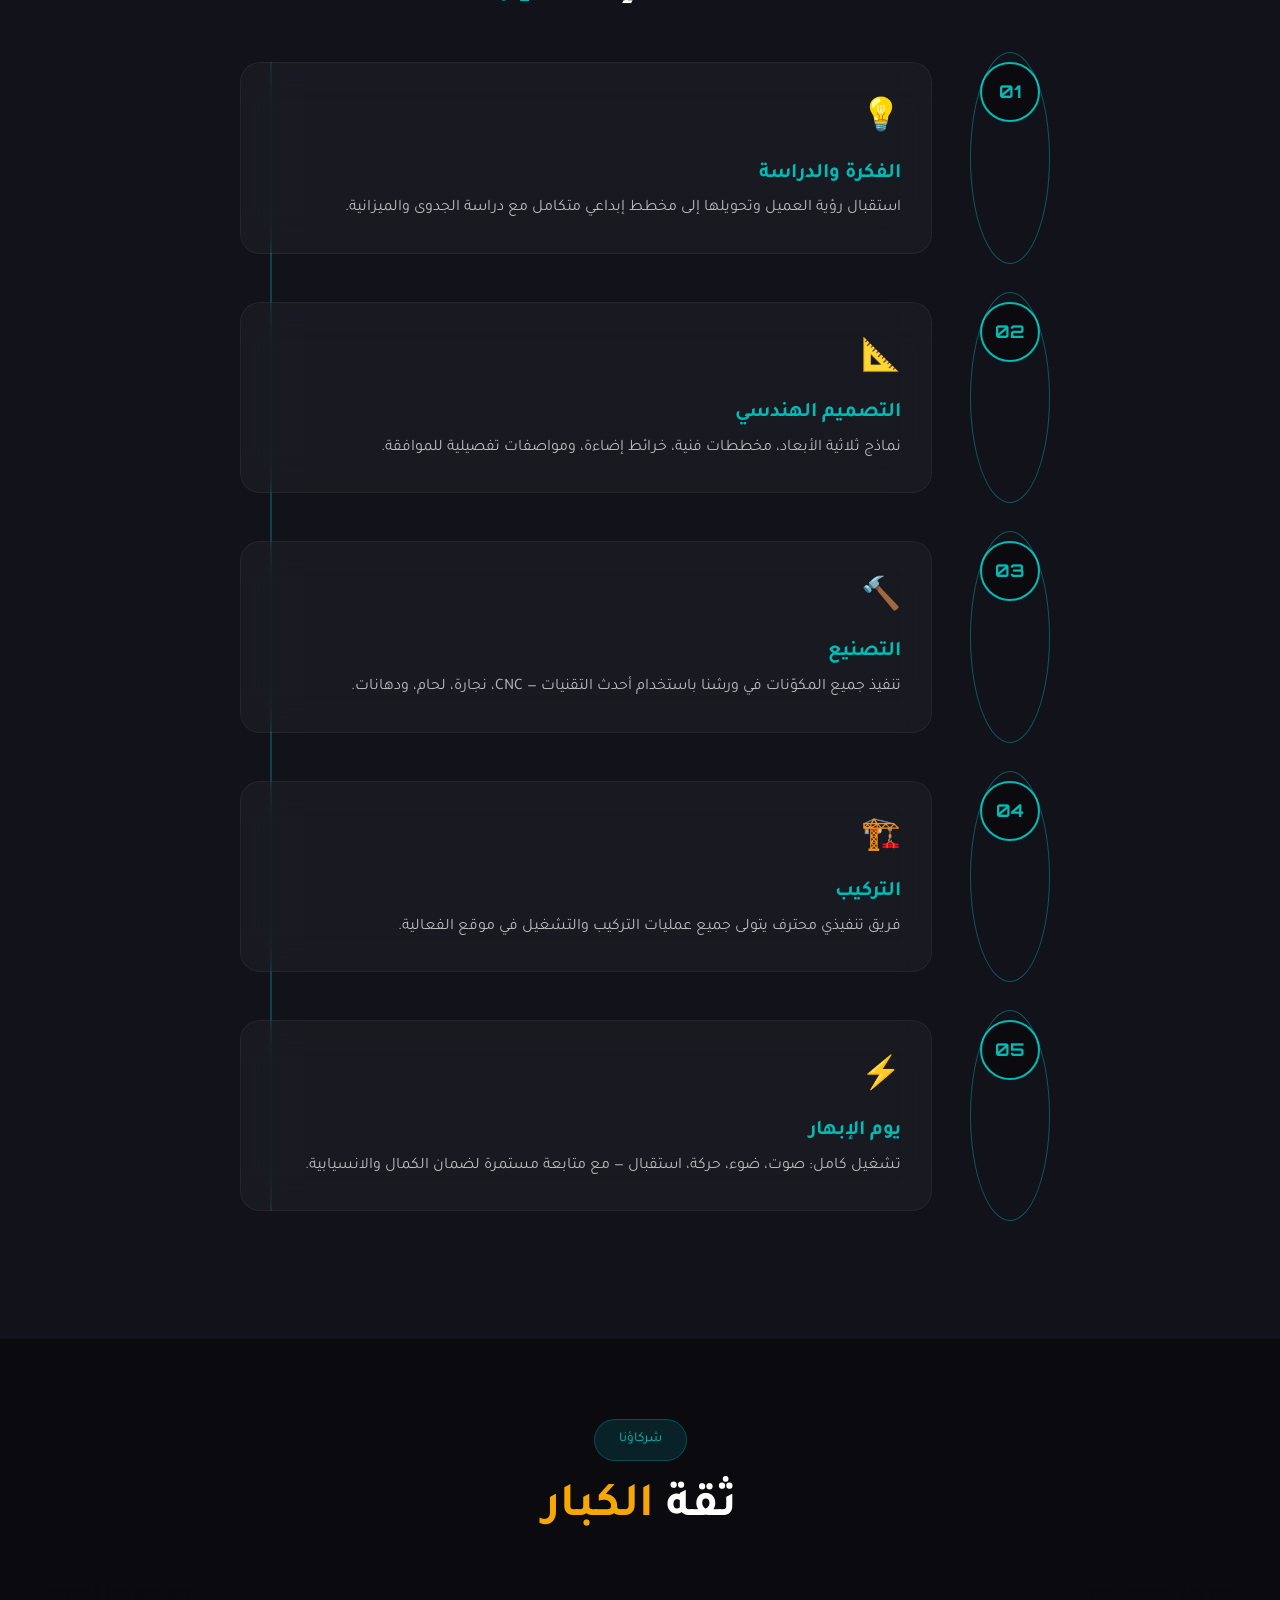
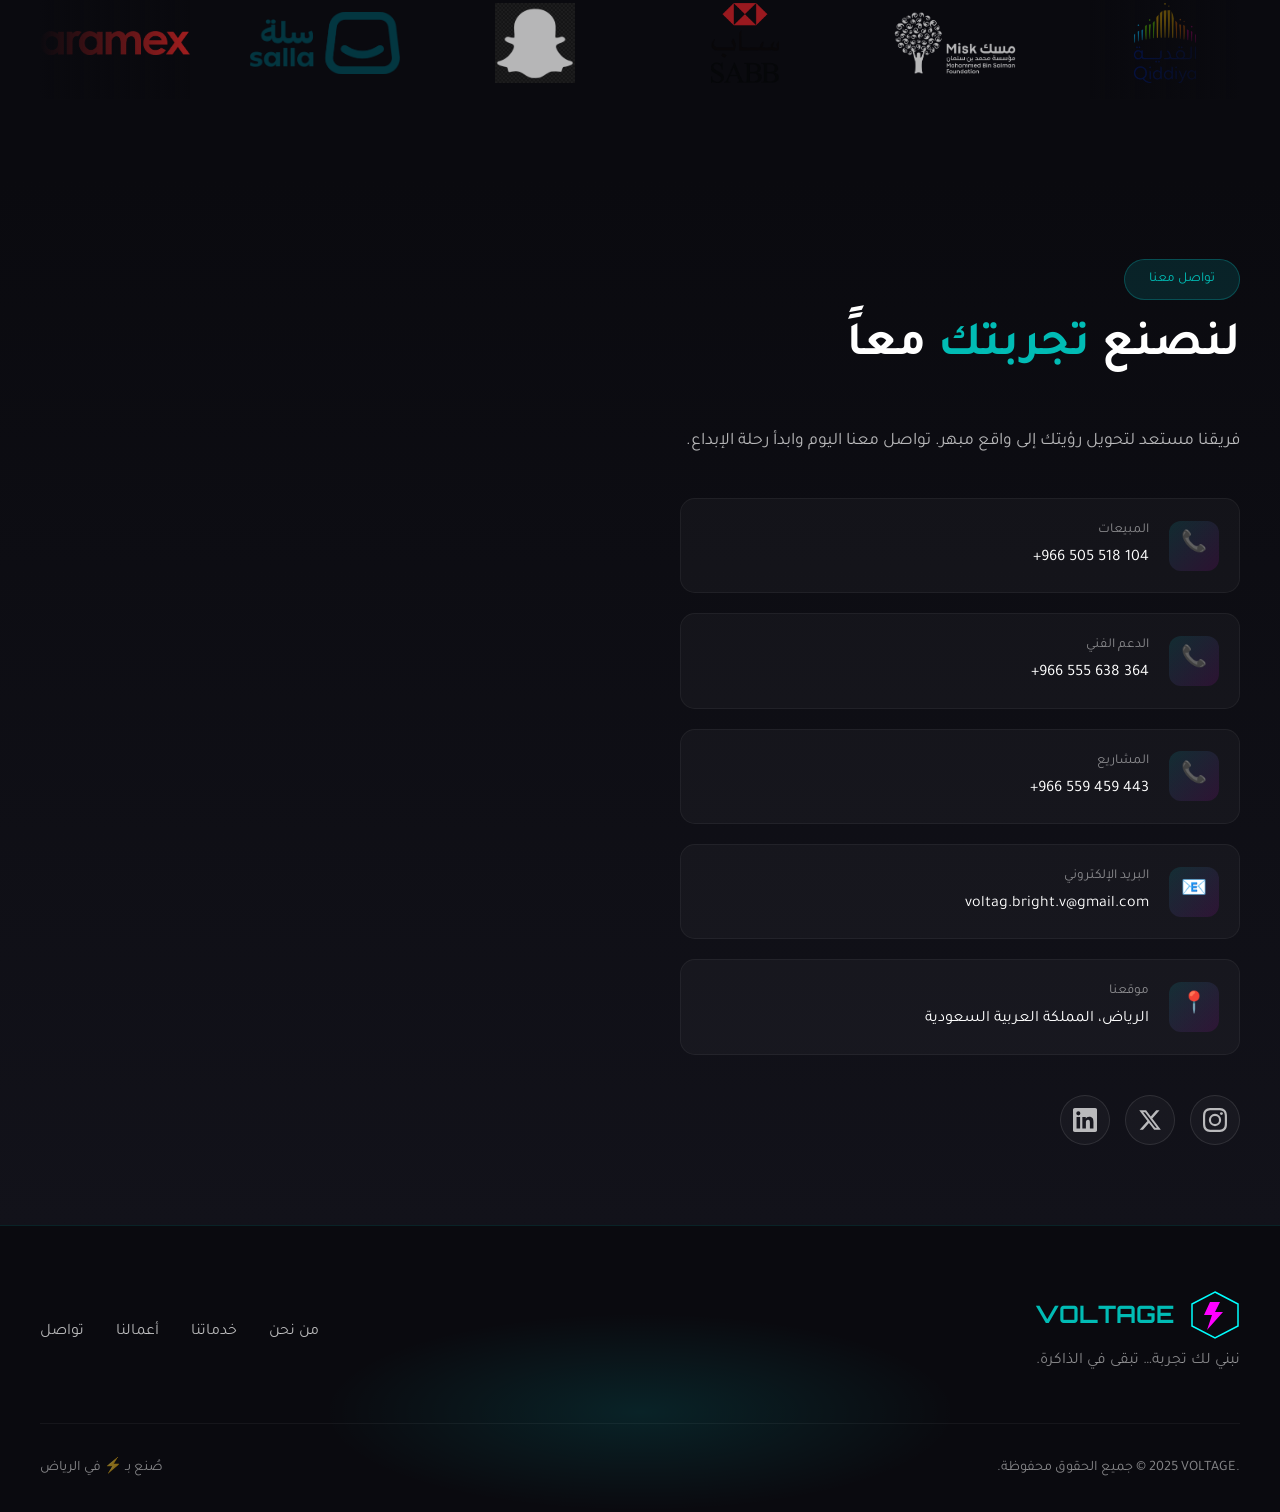
==== commit 207ef140: "Add 4 new client logos and remove contact form - Added Cisco, Sela, Roshn, NOUG logos to clients sec" ====
--- a/index.html
+++ b/index.html
@@ -38,6 +38,7 @@
     <script src="https://unpkg.com/@lottiefiles/lottie-player@latest/dist/lottie-player.js"></script>
 
     <link rel="stylesheet" href="css/ultimate.css">
+    <link rel="stylesheet" href="css/utilities.css">
     <!-- Favicon -->
     <link rel="icon" type="image/svg+xml" href="logo.svg">
 </head>
@@ -61,9 +62,9 @@
                             </feMerge>
                         </filter>
                         <linearGradient id="neonGrad" x1="0%" y1="0%" x2="100%" y2="100%">
-                            <stop offset="0%" style="stop-color:#00FFFF" />
-                            <stop offset="50%" style="stop-color:#FF00FF" />
-                            <stop offset="100%" style="stop-color:#00FFFF" />
+                            <stop offset="0%" class="gradient-stop-cyan" />
+                            <stop offset="50%" class="gradient-stop-magenta" />
+                            <stop offset="100%" class="gradient-stop-cyan" />
                         </linearGradient>
                     </defs>
                     <polygon class="hex-outline" points="50,5 95,27.5 95,72.5 50,95 5,72.5 5,27.5" fill="none"
@@ -107,8 +108,8 @@
     <!-- Navigation -->
     <nav class="navbar">
         <div class="nav-container">
-            <a href="#" class="logo" style="display:flex;align-items:center;">
-                <img src="logo-navbar.png" alt="VOLTAGE - For Exhibitions & Conferences" style="height:55px;width:auto;">
+            <a href="#" class="logo">
+                <img src="logo-navbar.png" alt="VOLTAGE - For Exhibitions & Conferences">
             </a>
 
             <ul class="nav-menu">
@@ -224,31 +225,35 @@
 
     <!-- Image Marquee - لمحات من ابداعنا -->
     <section class="image-marquee">
-        <div class="container">
-            <div class="section-header center">
-                <h2 class="section-title"><span class="ar-text">لمحات من <span class="gradient-text">إبداعنا</span></span><span class="en-text">Glimpses of <span class="gradient-text">Our Creativity</span></span></h2>
-            </div>
-        </div>
+	        <div class="container">
+	            <div class="section-header center">
+	                <h2 class="section-title"><span class="ar-text">لمحات من <span class="gradient-text">إبداعنا</span></span><span class="en-text">Glimpses of <span class="gradient-text">Our Creativity</span></span></h2>
+	            </div>
+	        </div>
         <div class="marquee-container">
-            <div class="marquee-track-images">
-                <img src="images/Event Project/شركة مصنع الزاهد/شركة_مصنع_الزاهد_1.png" alt="مصنع الزاهد" loading="lazy">
-                <img src="images/Event Project/ناجز/ناجز_1.jpg" alt="ناجز" loading="lazy">
-                <img src="images/Event Project/شركة أصول العقارية/شركة_صول_العقارية_1.jpg" alt="أصول العقارية" loading="lazy">
-                <img src="images/Event Project/صباحات/صباحات_1.png" alt="صباحات" loading="lazy">
-                <img src="images/Neon Project/Case Closed +++++/case_closed_1.png" alt="Case Closed" loading="lazy">
-                <img src="images/Neon Project/سناب شات/سناب_شات_1.jpg" alt="سناب شات" loading="lazy">
-                <img src="images/Neon Project/Aramex/aramex_1.jpg" alt="Aramex" loading="lazy">
-                <img src="images/Neon Project/WINK BURGER/wink_burger_1.jpg" alt="Wink Burger" loading="lazy">
-                <img src="images/Neon Project/بولينج/بولينج_1.jpg" alt="بولينج" loading="lazy">
-                <!-- Duplicate for seamless loop -->
-                <img src="images/Event Project/شركة مصنع الزاهد/شركة_مصنع_الزاهد_1.png" alt="مصنع الزاهد" loading="lazy">
-                <img src="images/Event Project/ناجز/ناجز_1.jpg" alt="ناجز" loading="lazy">
-                <img src="images/Event Project/شركة أصول العقارية/شركة_صول_العقارية_1.jpg" alt="أصول العقارية" loading="lazy">
-                <img src="images/Event Project/صباحات/صباحات_1.png" alt="صباحات" loading="lazy">
-                <img src="images/Neon Project/Case Closed +++++/case_closed_1.png" alt="Case Closed" loading="lazy">
-            </div>
-        </div>
-    </section>
+            <div class="marquee-inner">
+                <img src="images/Event%20Project/شركة%20مصنع%20الزاهد/شركة_مصنع_الزاهد_1.png" alt="مصنع الزاهد">
+                <img src="images/Event%20Project/ناجز/ناجز_1.jpg" alt="ناجز">
+                <img src="images/Event%20Project/شركة%20أصول%20العقارية/شركة_صول_العقارية_1.jpg" alt="أصول العقارية">
+                <img src="images/Event%20Project/صباحات/صباحات_1.png" alt="صباحات">
+                <img src="images/Neon%20Project/Case%20Closed%20%2B%2B%2B%2B%2B/case_closed_1.png" alt="Case Closed">
+                <img src="images/Neon%20Project/سناب%20شات/سناب_شات_1.jpg" alt="سناب شات">
+                <img src="images/Neon%20Project/Aramex/aramex_1.jpg" alt="Aramex">
+                <img src="images/Neon%20Project/WINK%20BURGER/wink_burger_1.jpg" alt="Wink Burger">
+                <img src="images/Neon%20Project/بولينج/بولينج_1.jpg" alt="بولينج">
+                <!-- Duplicate for seamless -50% loop -->
+                <img src="images/Event%20Project/شركة%20مصنع%20الزاهد/شركة_مصنع_الزاهد_1.png" alt="مصنع الزاهد">
+                <img src="images/Event%20Project/ناجز/ناجز_1.jpg" alt="ناجز">
+                <img src="images/Event%20Project/شركة%20أصول%20العقارية/شركة_صول_العقارية_1.jpg" alt="أصول العقارية">
+                <img src="images/Event%20Project/صباحات/صباحات_1.png" alt="صباحات">
+                <img src="images/Neon%20Project/Case%20Closed%20%2B%2B%2B%2B%2B/case_closed_1.png" alt="Case Closed">
+                <img src="images/Neon%20Project/سناب%20شات/سناب_شات_1.jpg" alt="سناب شات">
+                <img src="images/Neon%20Project/Aramex/aramex_1.jpg" alt="Aramex">
+                <img src="images/Neon%20Project/WINK%20BURGER/wink_burger_1.jpg" alt="Wink Burger">
+                <img src="images/Neon%20Project/بولينج/بولينج_1.jpg" alt="بولينج">
+            </div>
+        </div>
+	    </section>
 
     <!-- About Section -->
     <section class="about" id="about">
@@ -969,19 +974,28 @@
 
             <div class="clients-marquee">
                 <div class="marquee-track">
+                    <!-- Set 1 -->
                     <div class="client-logo"><img src="images/clients/aramex.png" alt="Aramex"></div>
                     <div class="client-logo"><img src="images/clients/salla.png" alt="Salla"></div>
                     <div class="client-logo"><img src="images/clients/snapchat.png" alt="Snapchat"></div>
                     <div class="client-logo"><img src="images/clients/sab.png" alt="SAB"></div>
                     <div class="client-logo"><img src="images/clients/misk.png" alt="Misk"></div>
                     <div class="client-logo"><img src="images/clients/neom.png" alt="NEOM"></div>
-                    <!-- Duplicate for seamless loop -->
+                    <div class="client-logo"><img src="images/clients/cisco.png" alt="Cisco"></div>
+                    <div class="client-logo"><img src="images/clients/sela.svg" alt="Sela"></div>
+                    <div class="client-logo"><img src="images/clients/roshn.svg" alt="Roshn"></div>
+                    <div class="client-logo"><img src="images/clients/noug.png" alt="NOUG"></div>
+                    <!-- Set 2 (duplicate for seamless -50% loop) -->
                     <div class="client-logo"><img src="images/clients/aramex.png" alt="Aramex"></div>
                     <div class="client-logo"><img src="images/clients/salla.png" alt="Salla"></div>
                     <div class="client-logo"><img src="images/clients/snapchat.png" alt="Snapchat"></div>
                     <div class="client-logo"><img src="images/clients/sab.png" alt="SAB"></div>
                     <div class="client-logo"><img src="images/clients/misk.png" alt="Misk"></div>
                     <div class="client-logo"><img src="images/clients/neom.png" alt="NEOM"></div>
+                    <div class="client-logo"><img src="images/clients/cisco.png" alt="Cisco"></div>
+                    <div class="client-logo"><img src="images/clients/sela.svg" alt="Sela"></div>
+                    <div class="client-logo"><img src="images/clients/roshn.svg" alt="Roshn"></div>
+                    <div class="client-logo"><img src="images/clients/noug.png" alt="NOUG"></div>
                 </div>
             </div>
         </div>
@@ -1063,49 +1077,6 @@
                     </div>
                 </div>
 
-                <div class="contact-form-wrapper">
-                    <form class="contact-form glass-card" id="contactForm">
-                        <div class="form-group">
-                            <input type="text" id="name" name="name" required placeholder=" ">
-                            <label for="name">الاسم الكامل</label>
-                            <div class="input-line"></div>
-                        </div>
-                        <div class="form-group">
-                            <input type="email" id="email" name="email" required placeholder=" ">
-                            <label for="email">البريد الإلكتروني</label>
-                            <div class="input-line"></div>
-                        </div>
-                        <div class="form-group">
-                            <input type="tel" id="phone" name="phone" placeholder=" ">
-                            <label for="phone">رقم الجوال</label>
-                            <div class="input-line"></div>
-                        </div>
-                        <div class="form-group">
-                            <select id="service" name="service" required>
-                                <option value="">اختر الخدمة</option>
-                                <option value="booth">تصميم بوث</option>
-                                <option value="event">إدارة فعالية</option>
-                                <option value="neon">إضاءة نيون</option>
-                                <option value="led">شاشات LED</option>
-                                <option value="conference">إنتاج مؤتمر</option>
-                                <option value="other">أخرى</option>
-                            </select>
-                            <div class="input-line"></div>
-                        </div>
-                        <div class="form-group full">
-                            <textarea id="message" name="message" rows="4" required placeholder=" "></textarea>
-                            <label for="message">تفاصيل المشروع</label>
-                            <div class="input-line"></div>
-                        </div>
-                        <button type="submit" class="btn btn-primary btn-submit">
-                            <span>أرسل طلبك</span>
-                            <svg width="24" height="24" viewBox="0 0 24 24" fill="none" stroke="currentColor"
-                                stroke-width="2">
-                                <path d="M22 2L11 13M22 2l-7 20-4-9-9-4 20-7z" />
-                            </svg>
-                        </button>
-                    </form>
-                </div>
             </div>
         </div>
     </section>
--- a/css/accessibility.css
+++ b/css/accessibility.css
@@ -89,11 +89,19 @@
 
 /* 3. REDUCED MOTION */
 @media (prefers-reduced-motion: reduce) {
-    *, *::before, *::after {
+    *:not(.marquee-track-images):not(.marquee-track),
+    *::before, *::after {
         animation-duration: 0.01ms !important;
         animation-iteration-count: 1 !important;
         transition-duration: 0.01ms !important;
         scroll-behavior: auto !important;
+    }
+    /* Keep marquee running even with reduced motion */
+    .marquee-track-images,
+    .marquee-track {
+        animation-duration: 30s !important;
+        animation-iteration-count: infinite !important;
+        animation-play-state: running !important;
     }
     html { scroll-behavior: auto; }
     .particles-canvas, .neon-tube, .neon-circle, .hero-orb, .neon-line,
--- a/css/ultimate.css
+++ b/css/ultimate.css
@@ -51,8 +51,16 @@
     --glow-magenta: 0 0 20px rgba(255, 0, 255, 0.5), 0 0 40px rgba(255, 0, 255, 0.3);
     --glow-gold: 0 0 20px rgba(255, 215, 0, 0.5), 0 0 40px rgba(255, 215, 0, 0.3);
 
-    /* Spacing */
-    --section-padding: 120px;
+    /* Spacing - Professional Scale */
+    --space-xs: 8px;
+    --space-sm: 16px;
+    --space-md: 24px;
+    --space-lg: 32px;
+    --space-xl: 48px;
+    --space-2xl: 64px;
+    --space-3xl: 80px;
+    --section-padding: 80px;
+    --section-gap: 24px;
     --container-width: 1400px;
 
     /* Transition */
@@ -133,7 +141,6 @@
     color: var(--text-primary);
     line-height: 1.7;
     overflow-x: hidden;
-    cursor: none;
 }
 
 /* ========================================
@@ -242,35 +249,11 @@
 }
 
 /* ========================================
-   CUSTOM CURSOR
+   CUSTOM CURSOR (disabled - no JS implementation)
    ======================================== */
-.cursor-dot {
-    position: fixed;
-    width: 8px;
-    height: 8px;
-    background: var(--neon-cyan);
-    border-radius: 50%;
-    pointer-events: none;
-    z-index: 9999;
-    mix-blend-mode: difference;
-    transition: transform 0.1s;
-}
-
+.cursor-dot,
 .cursor-ring {
-    position: fixed;
-    width: 40px;
-    height: 40px;
-    border: 1px solid var(--neon-magenta);
-    border-radius: 50%;
-    pointer-events: none;
-    z-index: 9998;
-    transition: all 0.15s ease;
-}
-
-.cursor-ring.hover {
-    transform: scale(1.5);
-    border-color: var(--neon-gold);
-    background: rgba(255, 215, 0, 0.1);
+    display: none;
 }
 
 /* ========================================
@@ -425,6 +408,11 @@
     align-items: center;
     gap: 12px;
     text-decoration: none;
+}
+
+.logo img {
+    height: 55px;
+    width: auto;
 }
 
 .logo-icon svg {
@@ -584,7 +572,7 @@
     align-items: center;
     justify-content: center;
     position: relative;
-    padding: 120px 40px 80px;
+    padding: var(--section-padding) var(--space-xl) var(--space-3xl);
     background: var(--gradient-hero);
 }
 
@@ -671,7 +659,8 @@
     justify-content: center;
     align-items: center;
     flex-wrap: wrap;
-    margin-bottom: 60px;
+    margin-top: var(--space-xl);
+    margin-bottom: var(--space-2xl);
 }
 
 .btn {
@@ -966,7 +955,7 @@
 }
 
 .section-header {
-    margin-bottom: 60px;
+    margin-bottom: var(--space-xl);
 }
 
 .section-header.center {
@@ -975,19 +964,27 @@
 
 .section-tag {
     display: inline-block;
-    padding: 8px 20px;
+    padding: var(--space-xs) var(--space-md);
     background: rgba(0, 255, 255, 0.1);
     border: 1px solid rgba(0, 255, 255, 0.2);
     border-radius: 30px;
     font-size: 0.85rem;
     color: var(--neon-cyan);
-    margin-bottom: 20px;
+    margin-bottom: var(--space-sm);
 }
 
 .section-title {
-    font-size: clamp(2rem, 4vw, 3.5rem);
+    font-size: clamp(1.75rem, 4vw, 3rem);
     font-weight: 700;
     line-height: 1.3;
+    margin-bottom: var(--space-sm);
+}
+
+.section-desc {
+    font-size: 1rem;
+    color: var(--text-muted);
+    max-width: 600px;
+    margin: 0 auto;
 }
 
 /* ========================================
@@ -997,7 +994,7 @@
     background: var(--bg-glass);
     border: 1px solid rgba(255, 255, 255, 0.05);
     border-radius: 20px;
-    padding: 40px;
+    padding: var(--space-xl);
     backdrop-filter: blur(20px);
     transition: all 0.4s ease;
 }
@@ -1013,14 +1010,14 @@
 .about-grid {
     display: grid;
     grid-template-columns: 1fr 1fr;
-    gap: 60px;
+    gap: var(--space-2xl);
     align-items: start;
 }
 
 .about-content {
     display: flex;
     flex-direction: column;
-    gap: 30px;
+    gap: var(--space-lg);
 }
 
 .about-card {
@@ -1028,7 +1025,7 @@
 }
 
 .about-card .card-icon {
-    margin-bottom: 20px;
+    margin-bottom: var(--space-sm);
 }
 
 .about-card .card-icon svg {
@@ -1108,7 +1105,7 @@
 .services-grid {
     display: grid;
     grid-template-columns: repeat(3, 1fr);
-    gap: 30px;
+    gap: var(--space-lg);
 }
 
 .service-card {
@@ -1156,11 +1153,11 @@
 
 .card-content {
     position: relative;
-    padding: 40px 30px;
+    padding: var(--space-xl) var(--space-lg);
 }
 
 .service-icon {
-    margin-bottom: 25px;
+    margin-bottom: var(--space-md);
 }
 
 .icon-box {
@@ -1213,12 +1210,19 @@
     gap: 10px;
 }
 
-.card-tags span {
+.card-tags > span {
     padding: 6px 14px;
     background: rgba(0, 255, 255, 0.1);
     border-radius: 20px;
     font-size: 0.8rem;
     color: var(--neon-cyan);
+}
+
+/* Reset inner spans for bilingual text - prevent double styling */
+.card-tags > span span {
+    padding: 0;
+    background: none;
+    border-radius: 0;
 }
 
 .service-card.featured {
@@ -1269,8 +1273,8 @@
 .portfolio-filter {
     display: flex;
     justify-content: center;
-    gap: 15px;
-    margin-bottom: 50px;
+    gap: var(--space-sm);
+    margin-bottom: var(--space-xl);
     flex-wrap: wrap;
 }
 
@@ -1296,7 +1300,7 @@
 .portfolio-grid {
     display: grid;
     grid-template-columns: repeat(3, 1fr);
-    gap: 25px;
+    gap: var(--space-md);
 }
 
 .portfolio-item {
@@ -1421,8 +1425,8 @@
 
 .process-step {
     display: flex;
-    gap: 40px;
-    margin-bottom: 50px;
+    gap: var(--space-xl);
+    margin-bottom: var(--space-xl);
     position: relative;
 }
 
@@ -1491,16 +1495,16 @@
    CLIENTS SECTION
    ======================================== */
 .clients {
-    padding: 80px 0;
+    padding: var(--section-padding) 0;
     background: var(--bg-primary);
     overflow: hidden;
 }
 
 .clients-marquee {
     overflow: hidden;
-    margin-top: 40px;
+    margin-top: var(--space-xl);
     position: relative;
-    padding: 20px 0;
+    padding: var(--space-sm) 0;
 }
 
 .clients-marquee::before,
@@ -1525,14 +1529,20 @@
 }
 
 .clients .marquee-track {
-    display: flex;
-    gap: 60px;
-    animation: marquee 25s linear infinite;
+    --marquee-gap: 60px;
+    display: flex;
+    gap: var(--marquee-gap);
     width: max-content;
+    will-change: transform;
+    animation: clientsMarquee 22s linear infinite;
 }
 
 .clients-marquee:hover .marquee-track {
     animation-play-state: paused;
+}
+
+.clients-marquee {
+    direction: ltr; /* Prevent RTL conflicts */
 }
 
 .client-logo {
@@ -1560,10 +1570,7 @@
     filter: none !important;
 }
 
-@keyframes marquee {
-    0% { transform: translateX(0); }
-    100% { transform: translateX(-50%); }
-}
+/* Old marquee keyframe removed - now using clientsMarquee */
 
 /* ========================================
    CONTACT SECTION
@@ -1575,7 +1582,7 @@
 .contact-grid {
     display: grid;
     grid-template-columns: 1fr 1fr;
-    gap: 80px;
+    gap: var(--space-3xl);
     align-items: start;
 }
 
@@ -1742,7 +1749,7 @@
    ======================================== */
 .footer {
     position: relative;
-    padding: 60px 0 30px;
+    padding: var(--space-2xl) 0 var(--space-lg);
     background: var(--bg-primary);
     border-top: 1px solid rgba(0, 255, 255, 0.1);
 }
@@ -1752,14 +1759,14 @@
     justify-content: space-between;
     align-items: center;
     flex-wrap: wrap;
-    gap: 30px;
-    margin-bottom: 40px;
+    gap: var(--space-lg);
+    margin-bottom: var(--space-xl);
 }
 
 .footer-logo {
     display: flex;
     align-items: center;
-    gap: 15px;
+    gap: var(--space-sm);
 }
 
 .footer-logo span {
@@ -1771,12 +1778,12 @@
 
 .footer-brand p {
     color: var(--text-muted);
-    margin-top: 10px;
+    margin-top: var(--space-xs);
 }
 
 .footer-links {
     display: flex;
-    gap: 30px;
+    gap: var(--space-lg);
 }
 
 .footer-links a {
@@ -1792,7 +1799,7 @@
 .footer-bottom {
     display: flex;
     justify-content: space-between;
-    padding-top: 30px;
+    padding-top: var(--space-lg);
     border-top: 1px solid rgba(255, 255, 255, 0.05);
     color: var(--text-muted);
     font-size: 0.9rem;
@@ -1864,7 +1871,7 @@
 
 .portfolio-cta {
     text-align: center;
-    margin-top: 60px;
+    margin-top: var(--space-2xl);
 }
 
 /* ========================================
@@ -2034,12 +2041,12 @@
 .capabilities-grid {
     display: grid;
     grid-template-columns: repeat(3, 1fr);
-    gap: 30px;
+    gap: var(--space-lg);
 }
 
 .capability-card {
     position: relative;
-    padding: 40px 30px;
+    padding: var(--space-xl) var(--space-lg);
     text-align: center;
 }
 
@@ -2110,7 +2117,7 @@
     flex-wrap: wrap;
 }
 
-.capability-specs span {
+.capability-specs > span {
     padding: 6px 14px;
     background: rgba(0, 255, 255, 0.1);
     border: 1px solid rgba(0, 255, 255, 0.3);
@@ -2120,6 +2127,14 @@
     font-family: 'Orbitron', sans-serif;
 }
 
+/* Reset inner spans for bilingual text (ar-text/en-text) - prevent double borders */
+.capability-specs > span span {
+    padding: 0;
+    background: none;
+    border: none;
+    border-radius: 0;
+}
+
 /* ========================================
    COMPANY VALUES SECTION
    ======================================== */
@@ -2130,13 +2145,13 @@
 .values-grid {
     display: grid;
     grid-template-columns: repeat(5, 1fr);
-    gap: 25px;
-    margin-bottom: 60px;
+    gap: var(--space-md);
+    margin-bottom: var(--space-2xl);
 }
 
 .value-card {
     text-align: center;
-    padding: 40px 25px;
+    padding: var(--space-xl) var(--space-md);
     background: var(--bg-glass);
     border: 1px solid rgba(255, 255, 255, 0.05);
     border-radius: 20px;
@@ -2238,7 +2253,10 @@
 
 @media (max-width: 768px) {
     :root {
-        --section-padding: 80px;
+        --section-padding: 60px;
+        --space-xl: 32px;
+        --space-2xl: 48px;
+        --space-3xl: 60px;
     }
 
     .container {
@@ -2343,44 +2361,48 @@
 .marquee-container {
     width: 100%;
     overflow: hidden;
-}
-
-.marquee-track-images {
-    display: flex;
-    gap: 20px;
-    animation: marqueeScroll 40s linear infinite;
+    position: relative;
+    direction: ltr; /* Prevent RTL conflicts */
+}
+
+.marquee-inner {
+    display: flex;
+    gap: 18px;
     width: max-content;
-}
-
-.marquee-track-images.reverse {
-    animation: marqueeScrollReverse 35s linear infinite;
-}
-
-.marquee-track-images img {
-    height: 150px;
+    will-change: transform;
+    animation: imgMarquee 35s linear infinite;
+}
+
+.marquee-inner img {
+    flex: 0 0 auto;
+    height: 140px;
     width: auto;
-    border-radius: 12px;
+    min-width: 200px;
+    border-radius: 14px;
     object-fit: cover;
     border: 2px solid rgba(0,255,255,0.2);
-    transition: all 0.3s ease;
+    transition: transform 0.3s ease, border-color 0.3s ease, filter 0.3s ease, box-shadow 0.3s ease;
     filter: brightness(0.9);
-}
-
-.marquee-track-images img:hover {
+    display: block;
+}
+
+.marquee-inner img:hover {
     transform: scale(1.05);
     border-color: var(--neon-cyan);
     filter: brightness(1.1);
     box-shadow: var(--glow-cyan);
 }
 
-@keyframes marqueeScroll {
-    0% { transform: translateX(0); }
+/* Image marquee - scrolls exactly 50% (one set of duplicated content) */
+@keyframes imgMarquee {
+    0%   { transform: translateX(0); }
     100% { transform: translateX(-50%); }
 }
 
-@keyframes marqueeScrollReverse {
-    0% { transform: translateX(-50%); }
-    100% { transform: translateX(0); }
+/* Clients marquee - scrolls exactly 50% (one set of duplicated logos) */
+@keyframes clientsMarquee {
+    0%   { transform: translateX(0); }
+    100% { transform: translateX(-50%); }
 }
 
 /* ========================================
@@ -2495,7 +2517,7 @@
    ULTIMATE PORTFOLIO GALLERY - Premium Design
    ======================================== */
 .portfolio-ultimate {
-    padding: var(--section-padding) 0;
+    padding: var(--space-3xl) 0;
     background: linear-gradient(180deg,
         var(--bg-primary) 0%,
         var(--bg-secondary) 30%,
@@ -2503,6 +2525,11 @@
         var(--bg-primary) 100%);
     position: relative;
     overflow: hidden;
+}
+
+/* Reduce gap between events and neon sections */
+#portfolio-neon {
+    padding-top: var(--space-xl);
 }
 
 .portfolio-ultimate::before {
@@ -2726,9 +2753,15 @@
 }
 
 .ultimate-gallery[data-view="grid"] {
-    grid-template-columns: repeat(6, 1fr);
-    grid-auto-rows: 160px;
-    gap: 12px;
+    grid-template-columns: repeat(4, 1fr);
+    grid-auto-rows: 220px;
+    gap: 15px;
+}
+
+/* Events gallery: 3 per row (6 items = 2 rows) */
+.events-gallery[data-view="grid"] {
+    grid-template-columns: repeat(3, 1fr);
+    grid-auto-rows: 250px;
 }
 
 .ultimate-gallery[data-view="masonry"] {
@@ -2864,6 +2897,59 @@
     object-fit: cover;
     transition: transform 0.6s cubic-bezier(0.4, 0, 0.2, 1), filter 0.4s ease;
     filter: brightness(0.85) saturate(0.95);
+}
+
+/* Image Count Badge for Project Cards */
+.gallery-item .image-count {
+    position: absolute;
+    top: 15px;
+    left: 15px;
+    display: flex;
+    align-items: center;
+    gap: 6px;
+    padding: 8px 14px;
+    background: rgba(0, 0, 0, 0.7);
+    backdrop-filter: blur(10px);
+    border-radius: 25px;
+    border: 1px solid rgba(0, 255, 255, 0.3);
+    color: var(--neon-cyan);
+    font-size: 0.85rem;
+    font-weight: 600;
+    z-index: 5;
+    transition: all 0.3s ease;
+}
+
+.gallery-item .image-count svg {
+    opacity: 0.9;
+}
+
+.gallery-item:hover .image-count {
+    background: rgba(0, 255, 255, 0.2);
+    border-color: var(--neon-cyan);
+    box-shadow: 0 0 15px rgba(0, 255, 255, 0.4);
+}
+
+/* Project Card specific styles */
+.gallery-item.project-card {
+    cursor: pointer;
+}
+
+.gallery-item.project-card::before {
+    content: '';
+    position: absolute;
+    inset: 0;
+    border-radius: inherit;
+    background: linear-gradient(135deg,
+        rgba(0, 255, 255, 0.1) 0%,
+        transparent 50%);
+    opacity: 0;
+    transition: opacity 0.4s ease;
+    z-index: 1;
+    pointer-events: none;
+}
+
+.gallery-item.project-card:hover::before {
+    opacity: 1;
 }
 
 /* Premium Hover Effects */
@@ -3042,7 +3128,7 @@
 /* Load More Container */
 .load-more-container {
     text-align: center;
-    margin-top: 60px;
+    margin-top: var(--space-2xl);
 }
 
 .load-more-btn {
@@ -3160,8 +3246,8 @@
     display: flex;
     justify-content: space-between;
     align-items: center;
-    margin-top: 80px;
-    padding: 40px 50px;
+    margin-top: var(--space-2xl);
+    padding: var(--space-xl) var(--space-xl);
     background: var(--bg-glass);
     border: 1px solid rgba(0,255,255,0.1);
     border-radius: 24px;
--- a/css/utilities.css
+++ b/css/utilities.css
@@ -0,0 +1,354 @@
+/**
+ * VOLTAGE BRIGHT - Utility Classes
+ * Common inline styles extracted and centralized
+ */
+
+/* ========================================
+   DISPLAY UTILITIES
+   ======================================== */
+.d-flex {
+    display: flex;
+}
+
+.d-inline-flex {
+    display: inline-flex;
+}
+
+.d-block {
+    display: block;
+}
+
+.d-inline-block {
+    display: inline-block;
+}
+
+.d-none {
+    display: none;
+}
+
+/* ========================================
+   FLEXBOX UTILITIES
+   ======================================== */
+.align-items-center {
+    align-items: center;
+}
+
+.align-items-start {
+    align-items: flex-start;
+}
+
+.align-items-end {
+    align-items: flex-end;
+}
+
+.justify-content-center {
+    justify-content: center;
+}
+
+.justify-content-between {
+    justify-content: space-between;
+}
+
+.justify-content-end {
+    justify-content: flex-end;
+}
+
+.flex-wrap {
+    flex-wrap: wrap;
+}
+
+.flex-column {
+    flex-direction: column;
+}
+
+.flex-1 {
+    flex: 1;
+}
+
+.gap-1 { gap: 0.25rem; }
+.gap-2 { gap: 0.5rem; }
+.gap-3 { gap: 1rem; }
+.gap-4 { gap: 1.5rem; }
+.gap-5 { gap: 2rem; }
+
+/* ========================================
+   SIZING UTILITIES
+   ======================================== */
+.w-100 {
+    width: 100%;
+}
+
+.w-auto {
+    width: auto;
+}
+
+.h-auto {
+    height: auto;
+}
+
+/* Common logo sizes */
+.logo-height-sm {
+    height: 35px;
+    width: auto;
+}
+
+.logo-height-md {
+    height: 45px;
+    width: auto;
+}
+
+.logo-height-lg {
+    height: 55px;
+    width: auto;
+}
+
+.logo-height-xl {
+    height: 80px;
+    width: auto;
+}
+
+/* Navbar logo specific */
+.navbar-logo-img {
+    height: 55px;
+    width: auto;
+}
+
+/* Admin logo specific */
+.admin-logo-img {
+    height: 35px;
+    width: auto;
+}
+
+/* Login logo specific */
+.login-logo-img {
+    width: 200px;
+    height: auto;
+}
+
+/* ========================================
+   TEXT UTILITIES
+   ======================================== */
+.text-center {
+    text-align: center;
+}
+
+.text-right {
+    text-align: right;
+}
+
+.text-left {
+    text-align: left;
+}
+
+/* ========================================
+   SPACING UTILITIES
+   ======================================== */
+/* Margin */
+.m-0 { margin: 0; }
+.m-1 { margin: 0.25rem; }
+.m-2 { margin: 0.5rem; }
+.m-3 { margin: 1rem; }
+.m-4 { margin: 1.5rem; }
+.m-5 { margin: 2rem; }
+
+.mt-0 { margin-top: 0; }
+.mt-1 { margin-top: 0.25rem; }
+.mt-2 { margin-top: 0.5rem; }
+.mt-3 { margin-top: 1rem; }
+.mt-4 { margin-top: 1.5rem; }
+.mt-5 { margin-top: 2rem; }
+
+.mb-0 { margin-bottom: 0; }
+.mb-1 { margin-bottom: 0.25rem; }
+.mb-2 { margin-bottom: 0.5rem; }
+.mb-3 { margin-bottom: 1rem; }
+.mb-4 { margin-bottom: 1.5rem; }
+.mb-5 { margin-bottom: 2rem; }
+
+.mx-auto {
+    margin-left: auto;
+    margin-right: auto;
+}
+
+/* Padding */
+.p-0 { padding: 0; }
+.p-1 { padding: 0.25rem; }
+.p-2 { padding: 0.5rem; }
+.p-3 { padding: 1rem; }
+.p-4 { padding: 1.5rem; }
+.p-5 { padding: 2rem; }
+
+/* ========================================
+   COLOR UTILITIES
+   ======================================== */
+.text-muted {
+    color: rgba(255, 255, 255, 0.7);
+}
+
+.text-white {
+    color: #ffffff;
+}
+
+.text-primary {
+    color: var(--neon-cyan, #00FFFF);
+}
+
+.text-accent {
+    color: var(--neon-magenta, #FF00FF);
+}
+
+.text-teal {
+    color: var(--admin-teal, #01BCB5);
+}
+
+.text-success {
+    color: var(--admin-success, #00c853);
+}
+
+.text-admin-muted {
+    color: var(--admin-text-muted, #888);
+}
+
+/* Font weights */
+.font-weight-semibold {
+    font-weight: 600;
+}
+
+.font-weight-bold {
+    font-weight: 700;
+}
+
+/* Font sizes */
+.font-size-lg {
+    font-size: 1.1rem;
+}
+
+.font-size-sm {
+    font-size: 0.85rem;
+}
+
+.font-size-xs {
+    font-size: 0.75rem;
+}
+
+/* ========================================
+   SVG GRADIENT STOP COLORS
+   ======================================== */
+/* These are for inline SVG gradient definitions */
+.gradient-stop-cyan {
+    stop-color: #00FFFF;
+}
+
+.gradient-stop-magenta {
+    stop-color: #FF00FF;
+}
+
+.gradient-stop-gold {
+    stop-color: #FFD700;
+}
+
+/* ========================================
+   BACKGROUND UTILITIES
+   ======================================== */
+.bg-transparent {
+    background: transparent;
+}
+
+.bg-gradient-primary {
+    background: linear-gradient(135deg, var(--admin-primary, #F6A704), var(--admin-secondary, #EB7509));
+}
+
+.bg-gradient-github {
+    background: linear-gradient(135deg, #24292e, #586069);
+}
+
+.bg-gradient-purple {
+    background: linear-gradient(135deg, #9c27b0, #e91e63);
+}
+
+.bg-gradient-teal {
+    background: linear-gradient(135deg, var(--admin-teal, #01BCB5), #00d4aa);
+}
+
+/* ========================================
+   POSITION UTILITIES
+   ======================================== */
+.position-relative {
+    position: relative;
+}
+
+.position-absolute {
+    position: absolute;
+}
+
+.position-fixed {
+    position: fixed;
+}
+
+/* ========================================
+   BORDER UTILITIES
+   ======================================== */
+.border-0 {
+    border: none;
+}
+
+.rounded {
+    border-radius: 8px;
+}
+
+.rounded-lg {
+    border-radius: 15px;
+}
+
+.rounded-full {
+    border-radius: 50%;
+}
+
+/* ========================================
+   VISIBILITY UTILITIES
+   ======================================== */
+.visible {
+    visibility: visible;
+}
+
+.invisible {
+    visibility: hidden;
+}
+
+.opacity-0 {
+    opacity: 0;
+}
+
+.opacity-50 {
+    opacity: 0.5;
+}
+
+.opacity-100 {
+    opacity: 1;
+}
+
+/* ========================================
+   CURSOR UTILITIES
+   ======================================== */
+.cursor-pointer {
+    cursor: pointer;
+}
+
+.cursor-default {
+    cursor: default;
+}
+
+/* ========================================
+   TRANSITION UTILITIES
+   ======================================== */
+.transition-all {
+    transition: all 0.3s ease;
+}
+
+.transition-fast {
+    transition: all 0.15s ease;
+}
+
+.transition-slow {
+    transition: all 0.5s ease;
+}
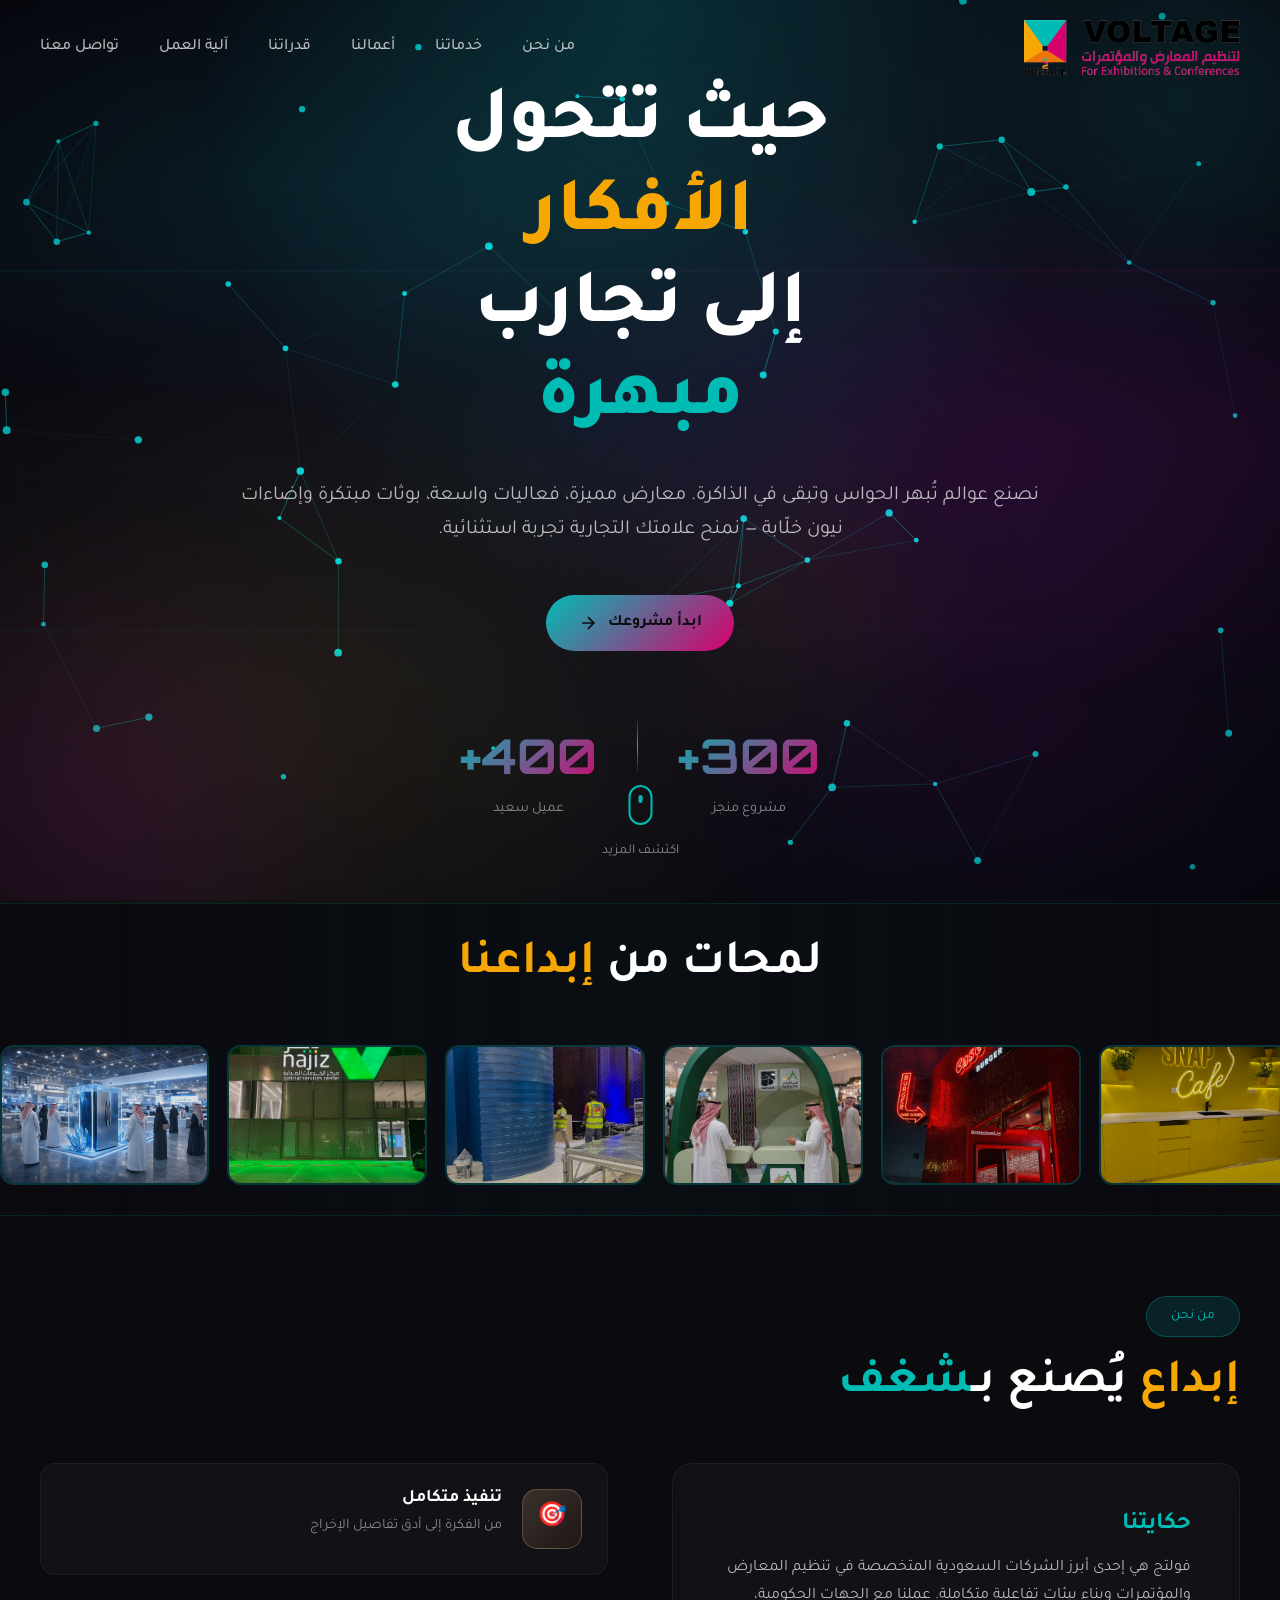
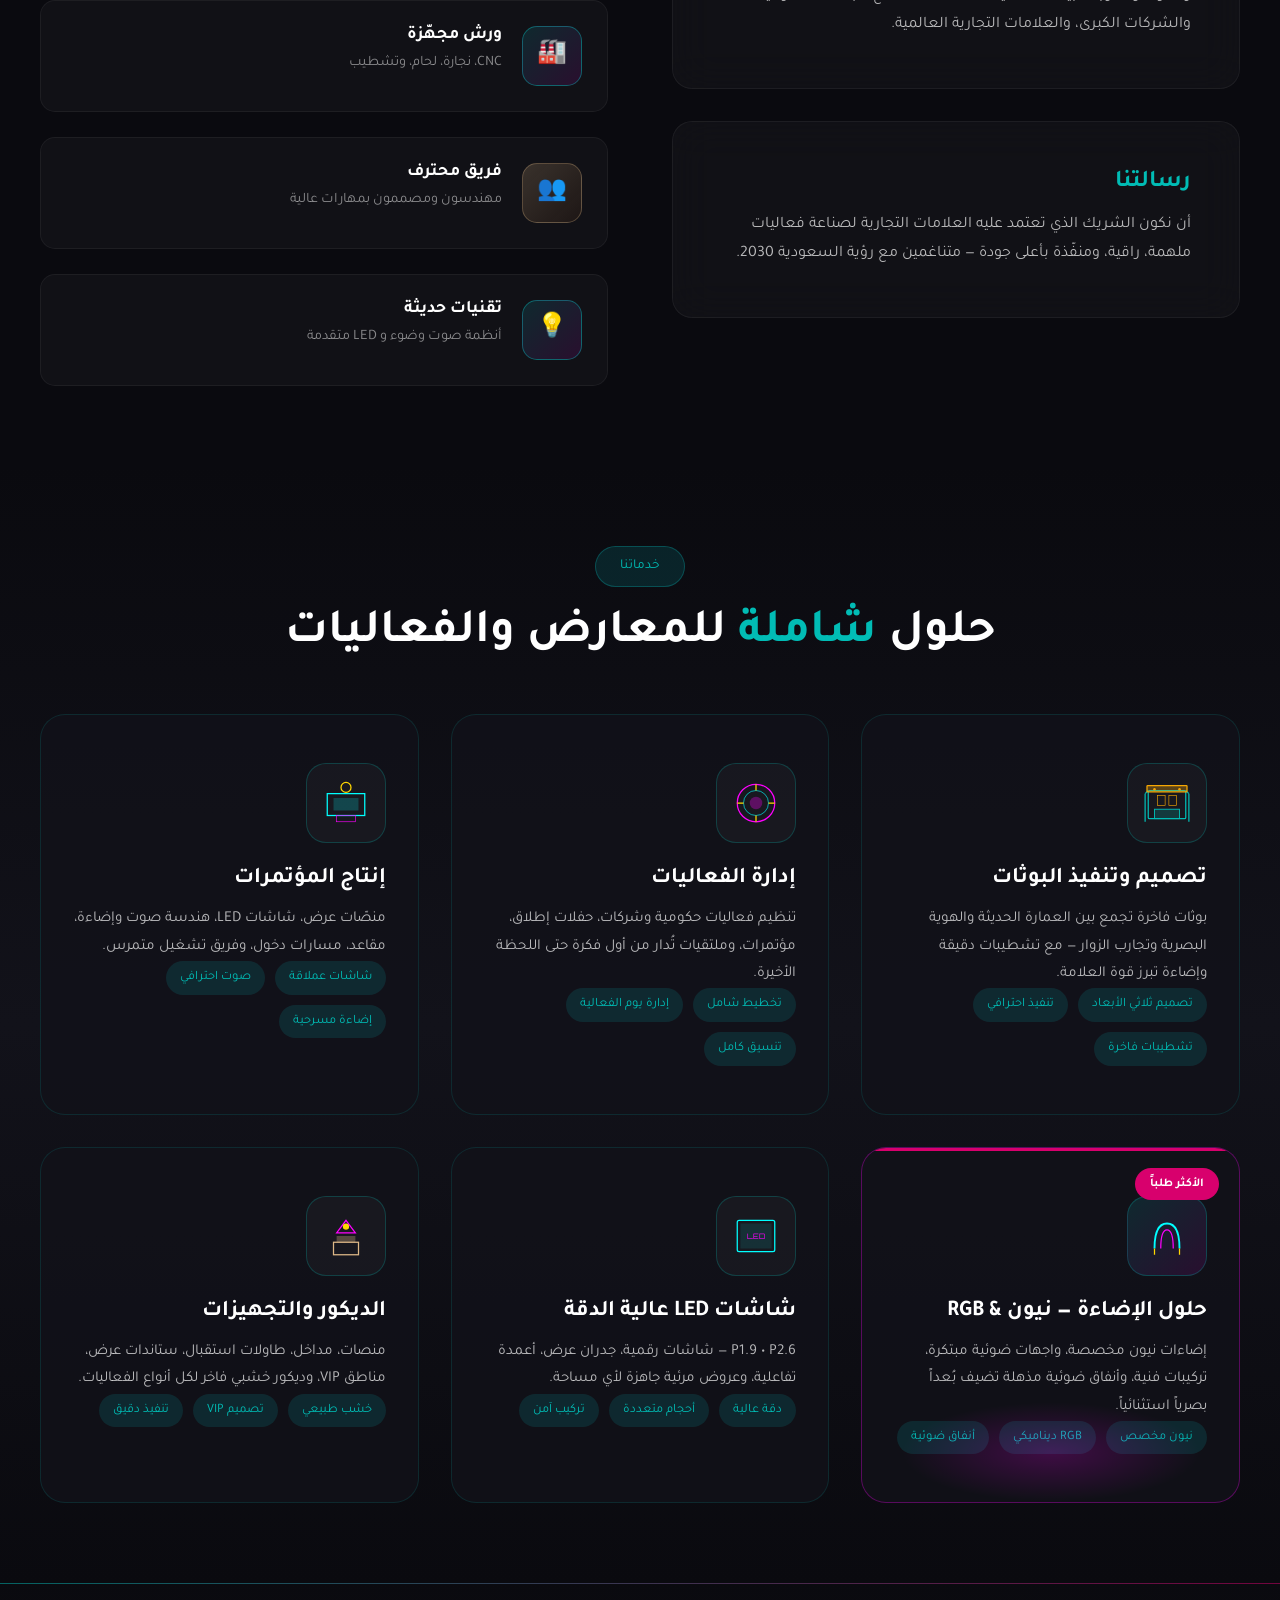
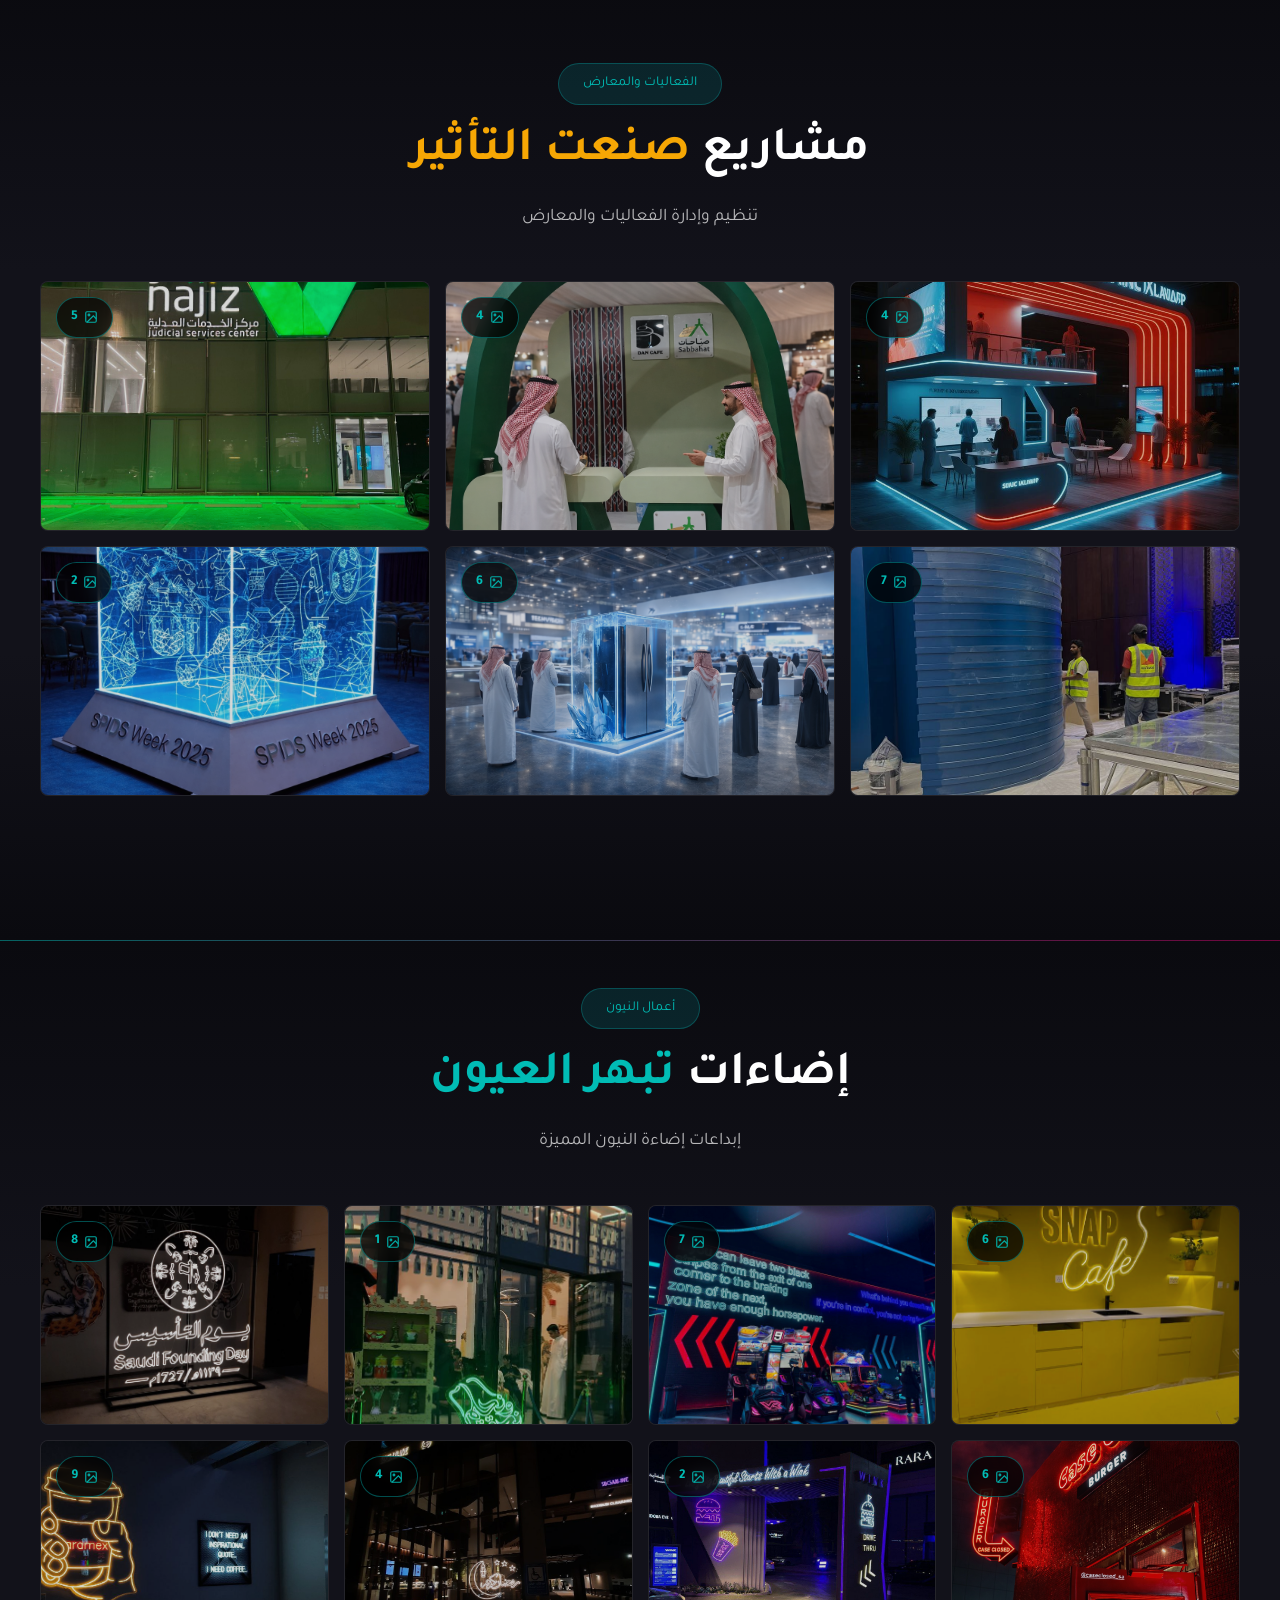
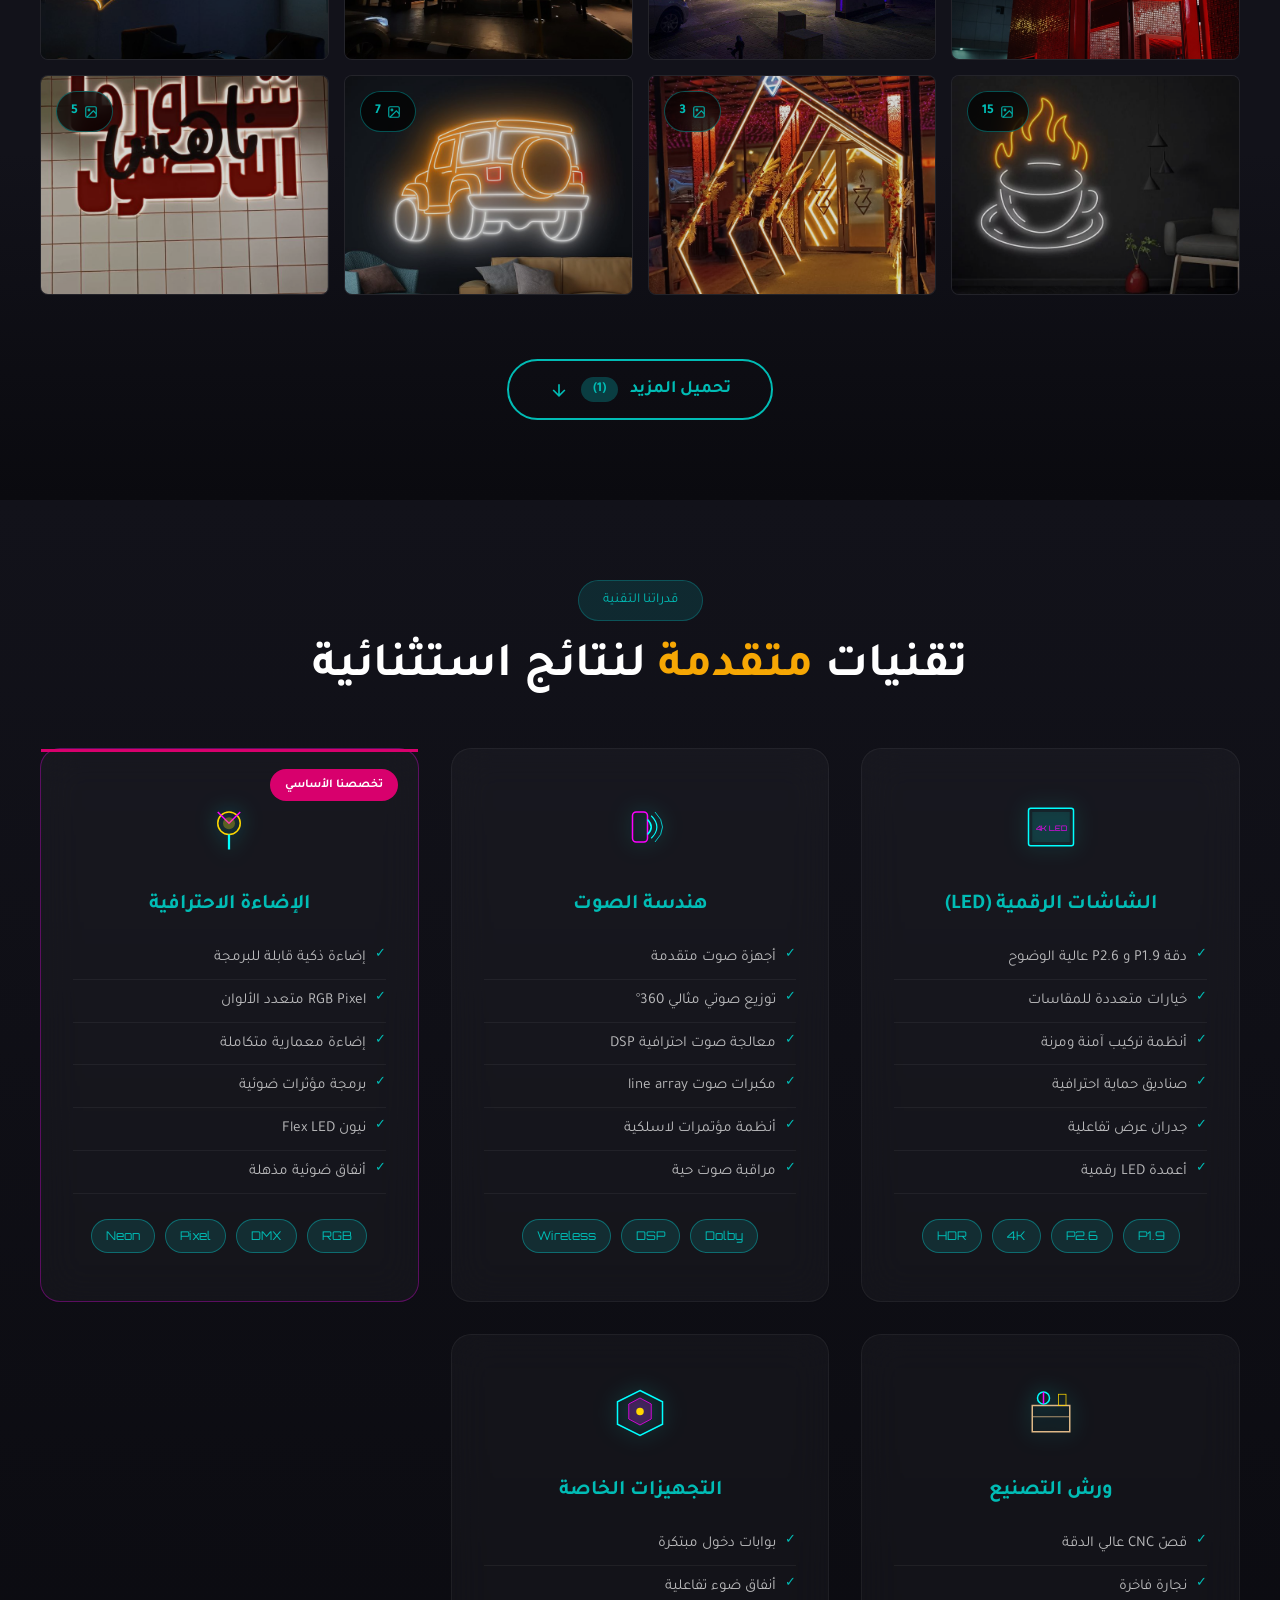
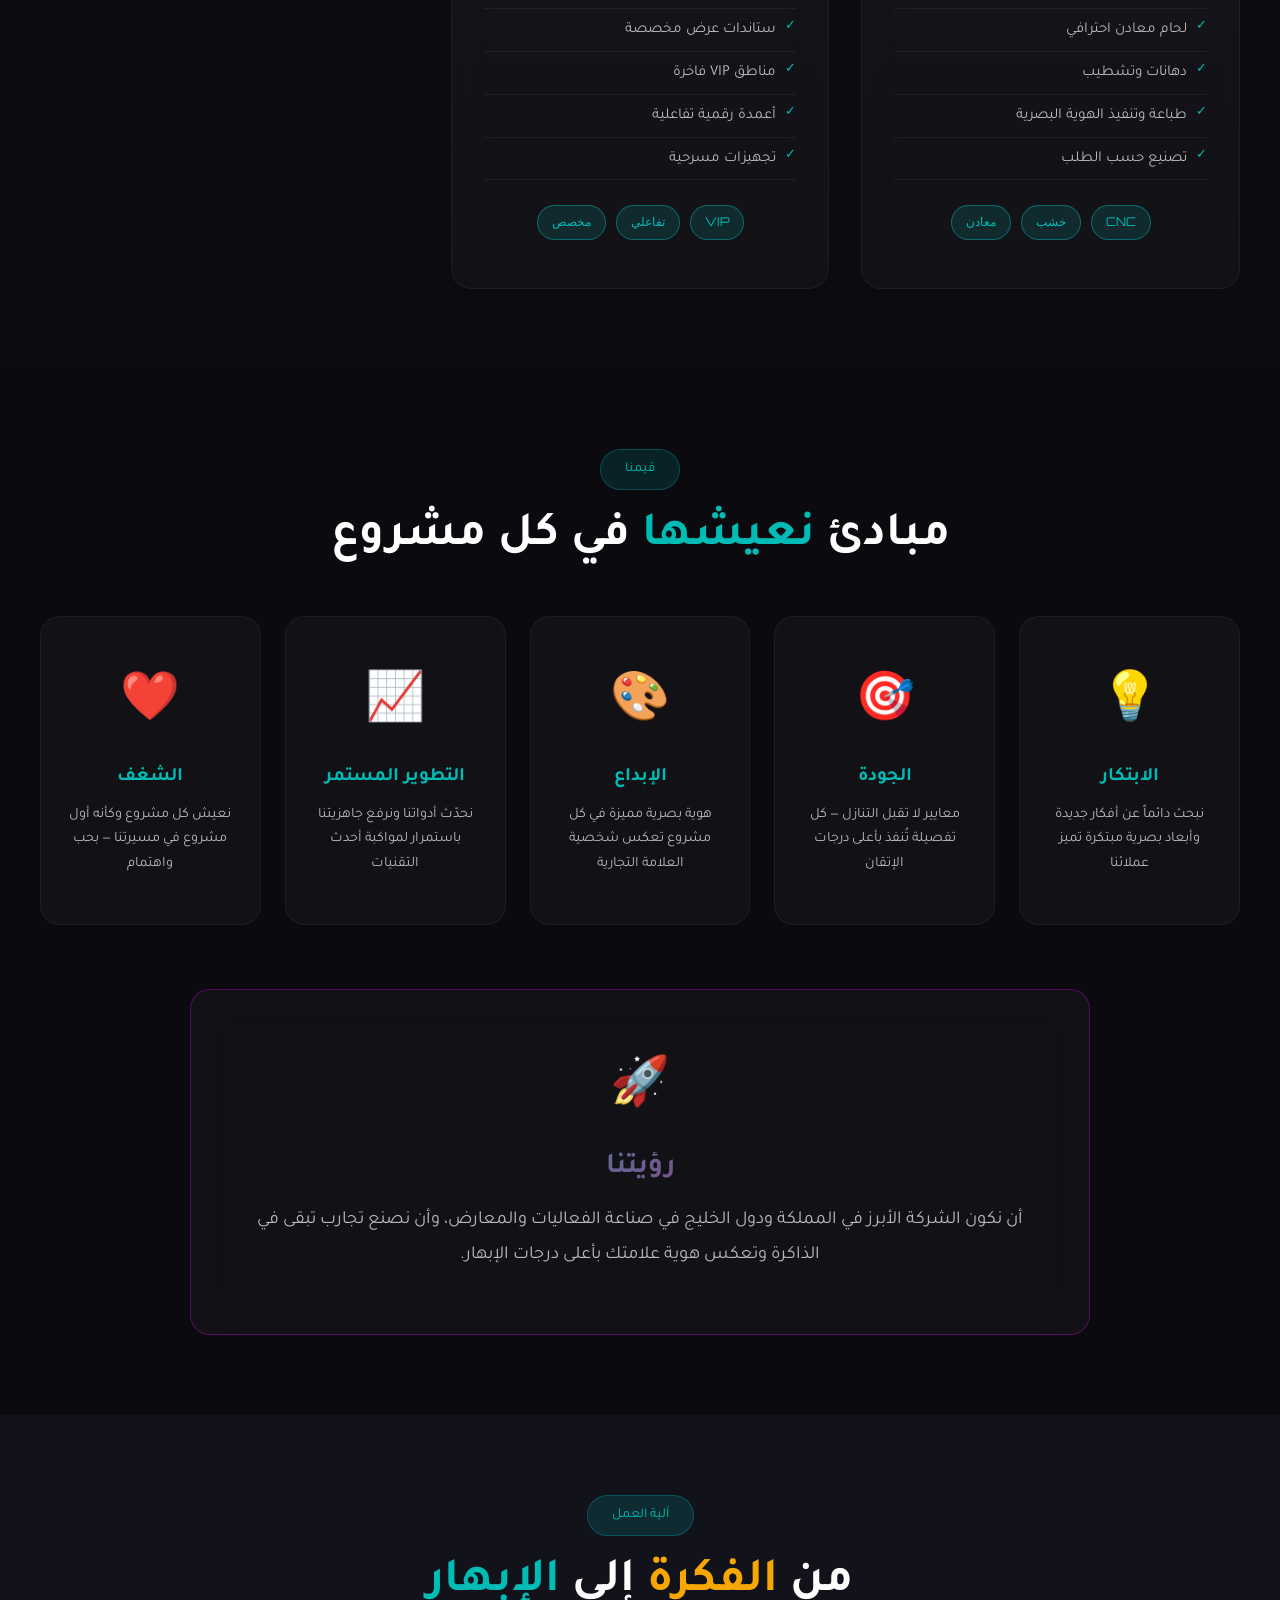
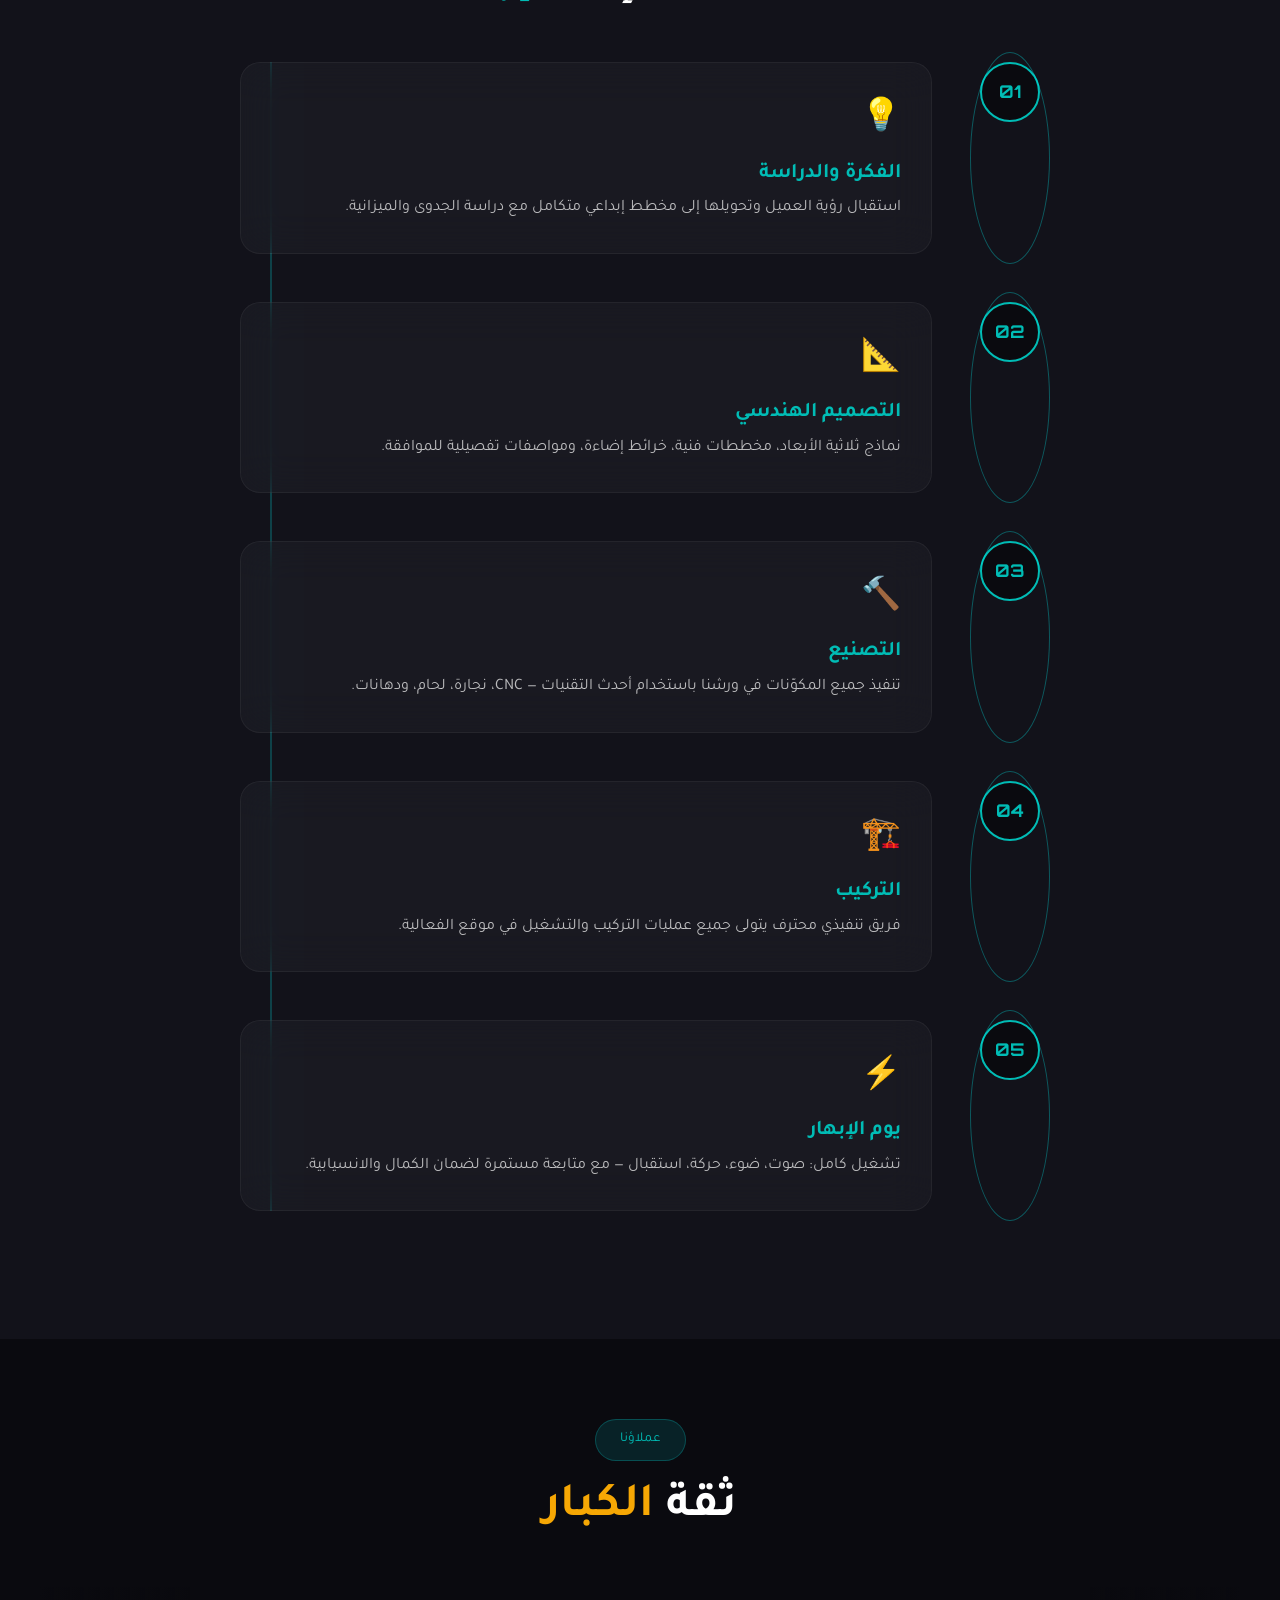
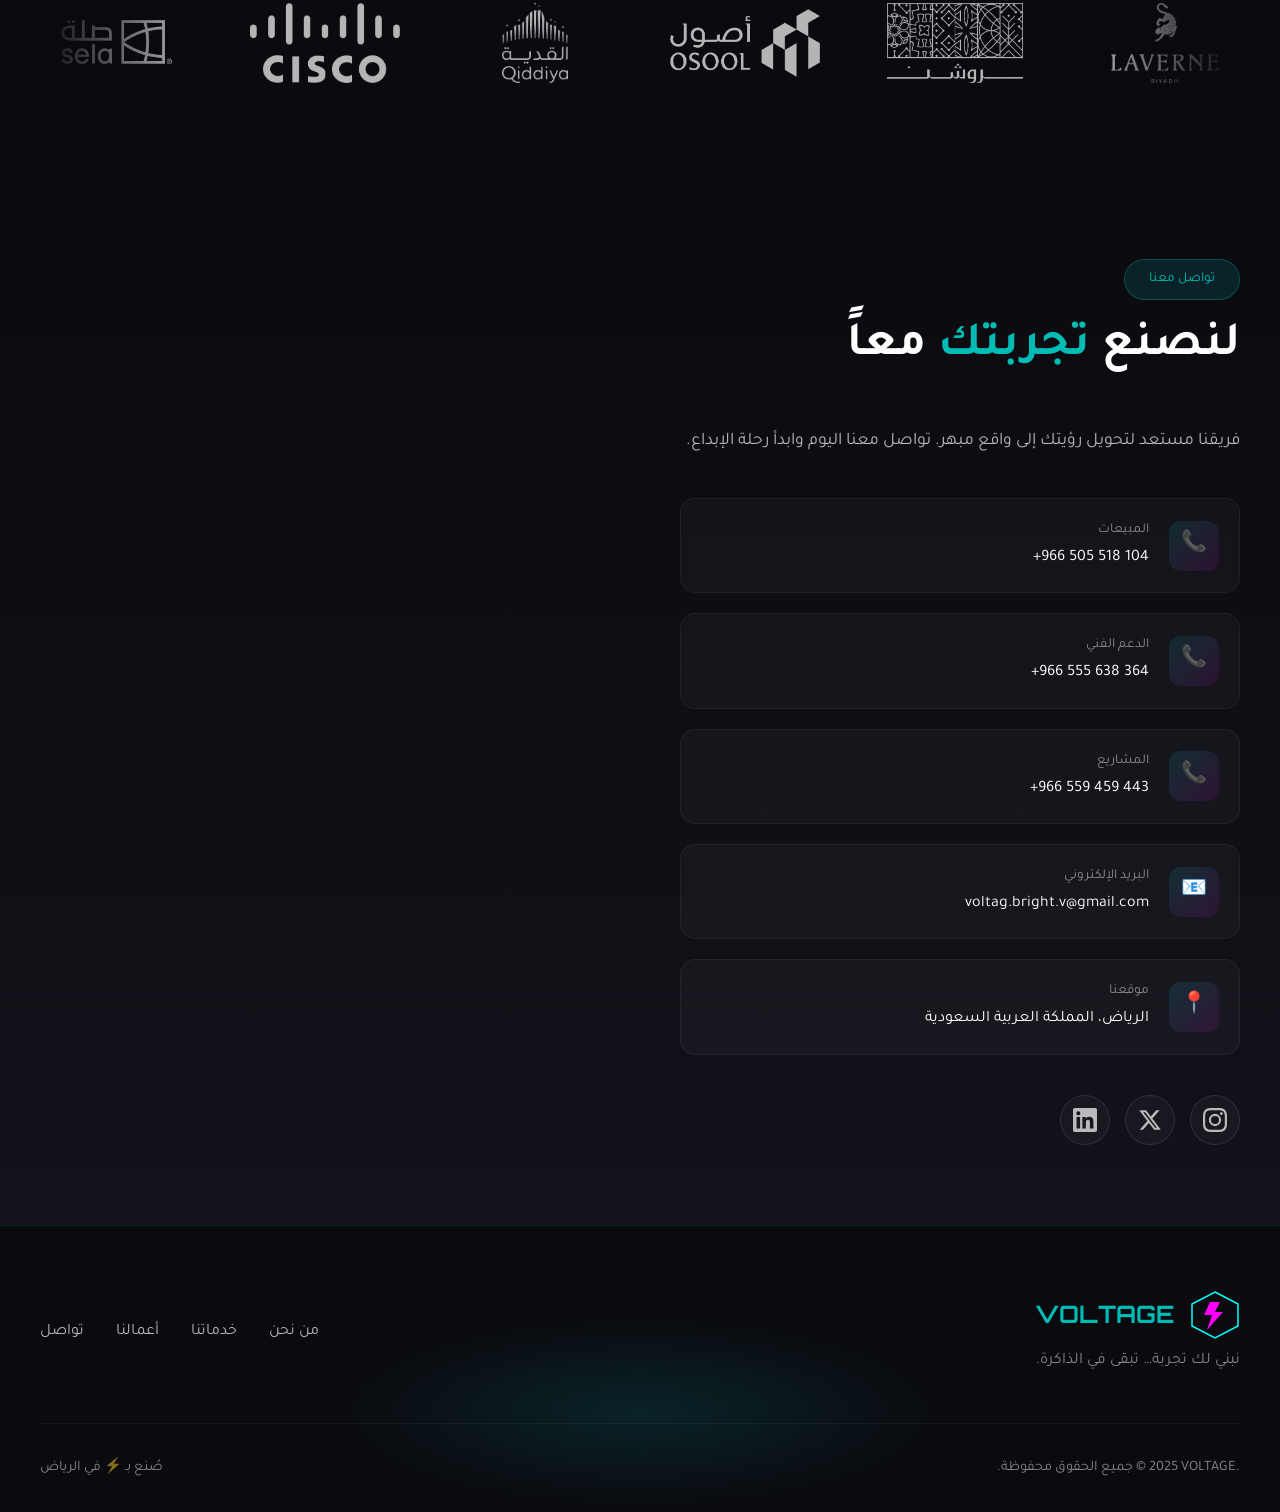
==== commit 0e0e644c: "Update customer logos and company logo - Replace 10 old client logos with 14 new customer logos - Up" ====
--- a/index.html
+++ b/index.html
@@ -964,38 +964,46 @@
         </div>
     </section>
 
-    <!-- Clients Section -->
+    <!-- Customers Section -->
     <section class="clients">
         <div class="container">
             <div class="section-header center">
-                <span class="section-tag"><span class="ar-text">شركاؤنا</span><span class="en-text">Our Partners</span></span>
+                <span class="section-tag"><span class="ar-text">عملاؤنا</span><span class="en-text">Our Customers</span></span>
                 <h2 class="section-title"><span class="ar-text">ثقة <span class="gradient-text">الكبار</span></span><span class="en-text">Trusted by <span class="gradient-text">Industry Leaders</span></span></h2>
             </div>
 
             <div class="clients-marquee">
                 <div class="marquee-track">
                     <!-- Set 1 -->
-                    <div class="client-logo"><img src="images/clients/aramex.png" alt="Aramex"></div>
-                    <div class="client-logo"><img src="images/clients/salla.png" alt="Salla"></div>
-                    <div class="client-logo"><img src="images/clients/snapchat.png" alt="Snapchat"></div>
-                    <div class="client-logo"><img src="images/clients/sab.png" alt="SAB"></div>
-                    <div class="client-logo"><img src="images/clients/misk.png" alt="Misk"></div>
-                    <div class="client-logo"><img src="images/clients/neom.png" alt="NEOM"></div>
-                    <div class="client-logo"><img src="images/clients/cisco.png" alt="Cisco"></div>
-                    <div class="client-logo"><img src="images/clients/sela.svg" alt="Sela"></div>
-                    <div class="client-logo"><img src="images/clients/roshn.svg" alt="Roshn"></div>
-                    <div class="client-logo"><img src="images/clients/noug.png" alt="NOUG"></div>
+                    <div class="client-logo"><img src="images/clients/1.png" alt="Customer 1"></div>
+                    <div class="client-logo"><img src="images/clients/2.png" alt="Customer 2"></div>
+                    <div class="client-logo"><img src="images/clients/3.png" alt="Customer 3"></div>
+                    <div class="client-logo"><img src="images/clients/4.png" alt="Customer 4"></div>
+                    <div class="client-logo"><img src="images/clients/5.png" alt="Customer 5"></div>
+                    <div class="client-logo"><img src="images/clients/6.png" alt="Customer 6"></div>
+                    <div class="client-logo"><img src="images/clients/7.png" alt="Customer 7"></div>
+                    <div class="client-logo"><img src="images/clients/8.png" alt="Customer 8"></div>
+                    <div class="client-logo"><img src="images/clients/9.png" alt="Customer 9"></div>
+                    <div class="client-logo"><img src="images/clients/10.png" alt="Customer 10"></div>
+                    <div class="client-logo"><img src="images/clients/11.png" alt="Customer 11"></div>
+                    <div class="client-logo"><img src="images/clients/12.png" alt="Customer 12"></div>
+                    <div class="client-logo"><img src="images/clients/13.png" alt="Customer 13"></div>
+                    <div class="client-logo"><img src="images/clients/14.png" alt="Customer 14"></div>
                     <!-- Set 2 (duplicate for seamless -50% loop) -->
-                    <div class="client-logo"><img src="images/clients/aramex.png" alt="Aramex"></div>
-                    <div class="client-logo"><img src="images/clients/salla.png" alt="Salla"></div>
-                    <div class="client-logo"><img src="images/clients/snapchat.png" alt="Snapchat"></div>
-                    <div class="client-logo"><img src="images/clients/sab.png" alt="SAB"></div>
-                    <div class="client-logo"><img src="images/clients/misk.png" alt="Misk"></div>
-                    <div class="client-logo"><img src="images/clients/neom.png" alt="NEOM"></div>
-                    <div class="client-logo"><img src="images/clients/cisco.png" alt="Cisco"></div>
-                    <div class="client-logo"><img src="images/clients/sela.svg" alt="Sela"></div>
-                    <div class="client-logo"><img src="images/clients/roshn.svg" alt="Roshn"></div>
-                    <div class="client-logo"><img src="images/clients/noug.png" alt="NOUG"></div>
+                    <div class="client-logo"><img src="images/clients/1.png" alt="Customer 1"></div>
+                    <div class="client-logo"><img src="images/clients/2.png" alt="Customer 2"></div>
+                    <div class="client-logo"><img src="images/clients/3.png" alt="Customer 3"></div>
+                    <div class="client-logo"><img src="images/clients/4.png" alt="Customer 4"></div>
+                    <div class="client-logo"><img src="images/clients/5.png" alt="Customer 5"></div>
+                    <div class="client-logo"><img src="images/clients/6.png" alt="Customer 6"></div>
+                    <div class="client-logo"><img src="images/clients/7.png" alt="Customer 7"></div>
+                    <div class="client-logo"><img src="images/clients/8.png" alt="Customer 8"></div>
+                    <div class="client-logo"><img src="images/clients/9.png" alt="Customer 9"></div>
+                    <div class="client-logo"><img src="images/clients/10.png" alt="Customer 10"></div>
+                    <div class="client-logo"><img src="images/clients/11.png" alt="Customer 11"></div>
+                    <div class="client-logo"><img src="images/clients/12.png" alt="Customer 12"></div>
+                    <div class="client-logo"><img src="images/clients/13.png" alt="Customer 13"></div>
+                    <div class="client-logo"><img src="images/clients/14.png" alt="Customer 14"></div>
                 </div>
             </div>
         </div>
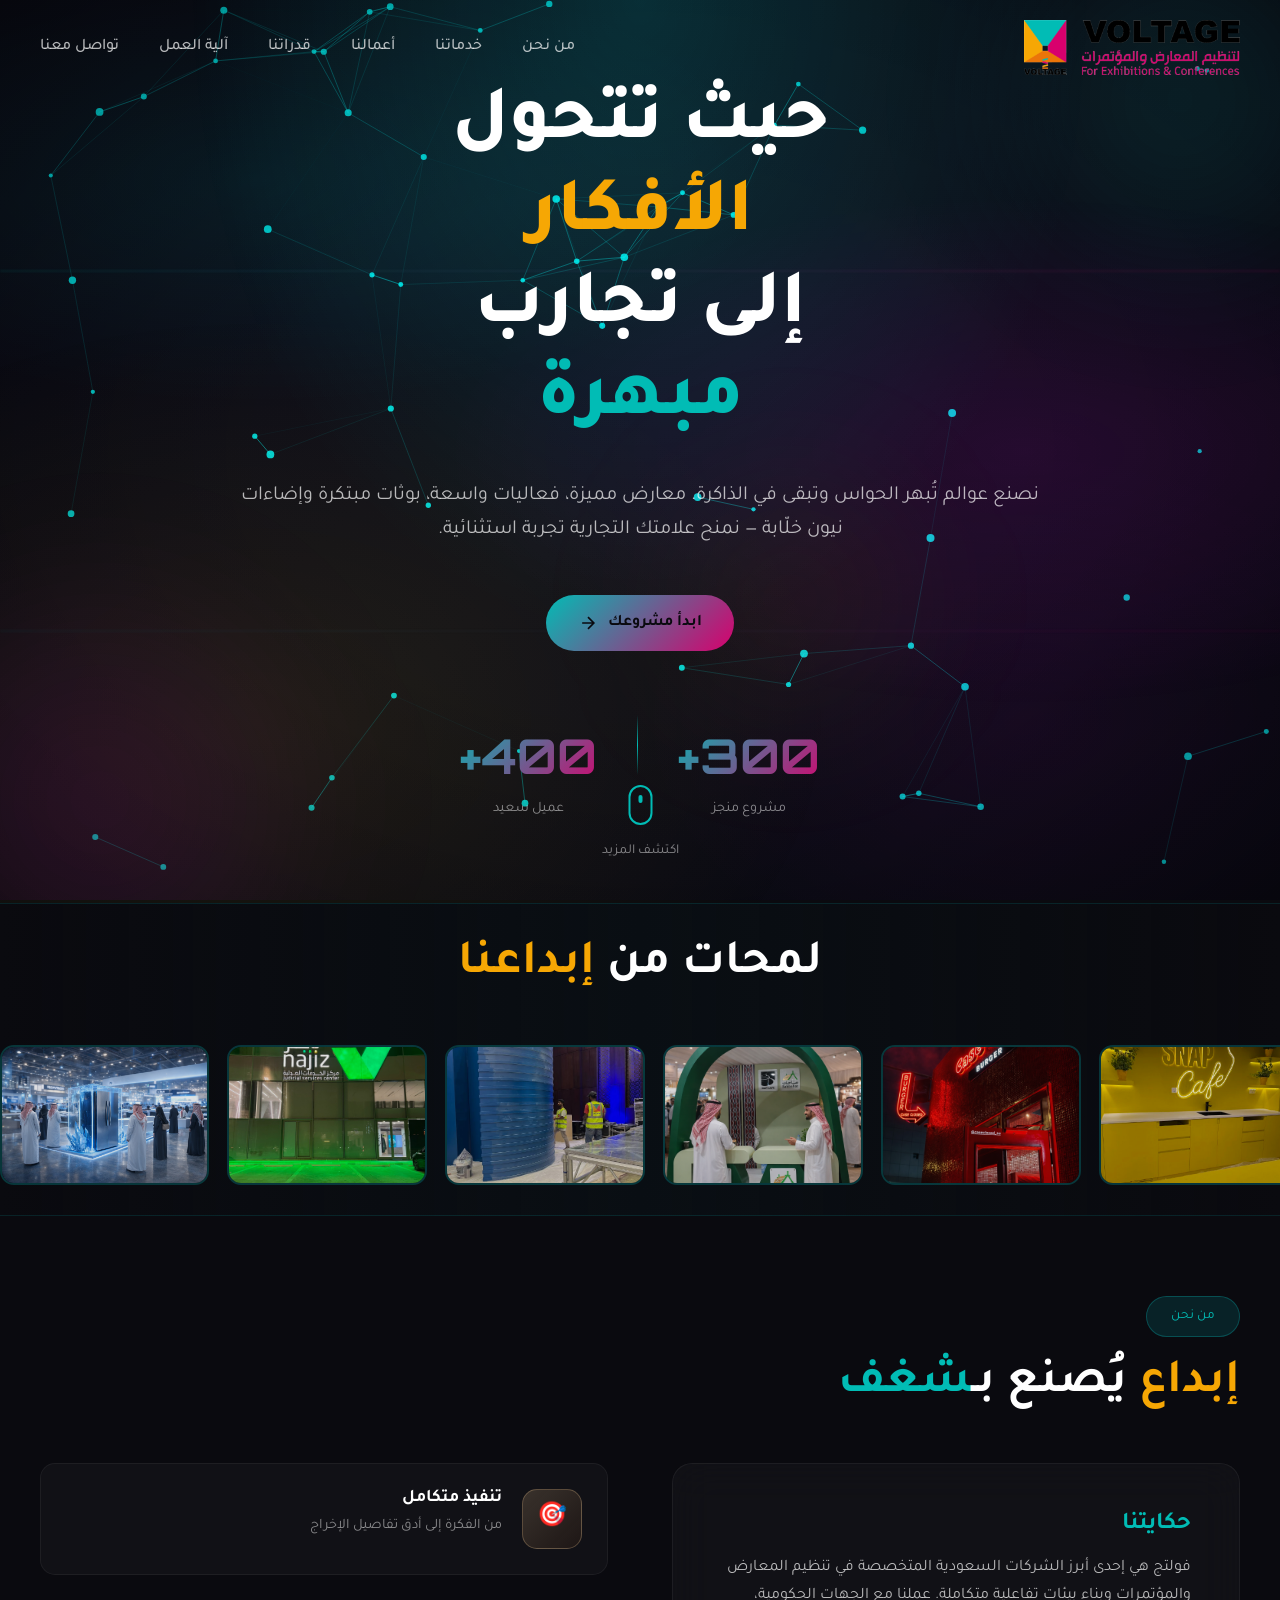
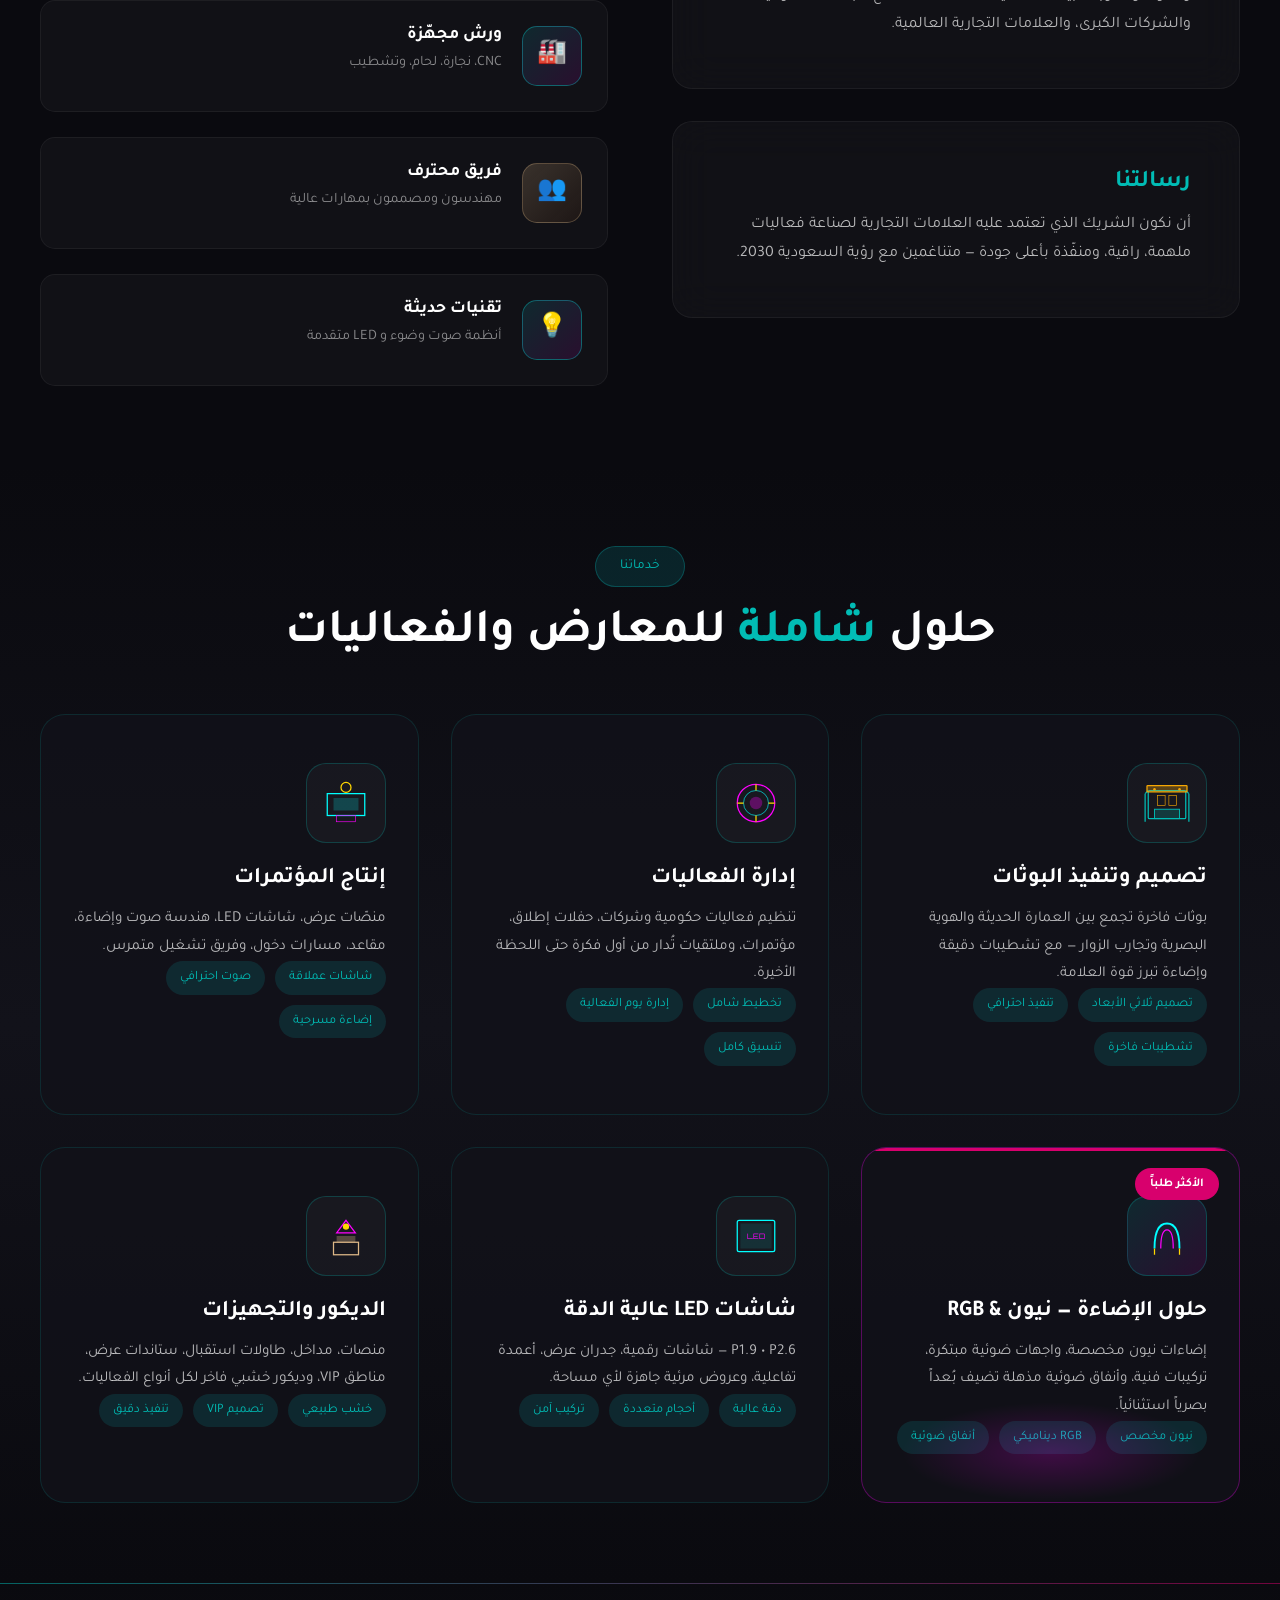
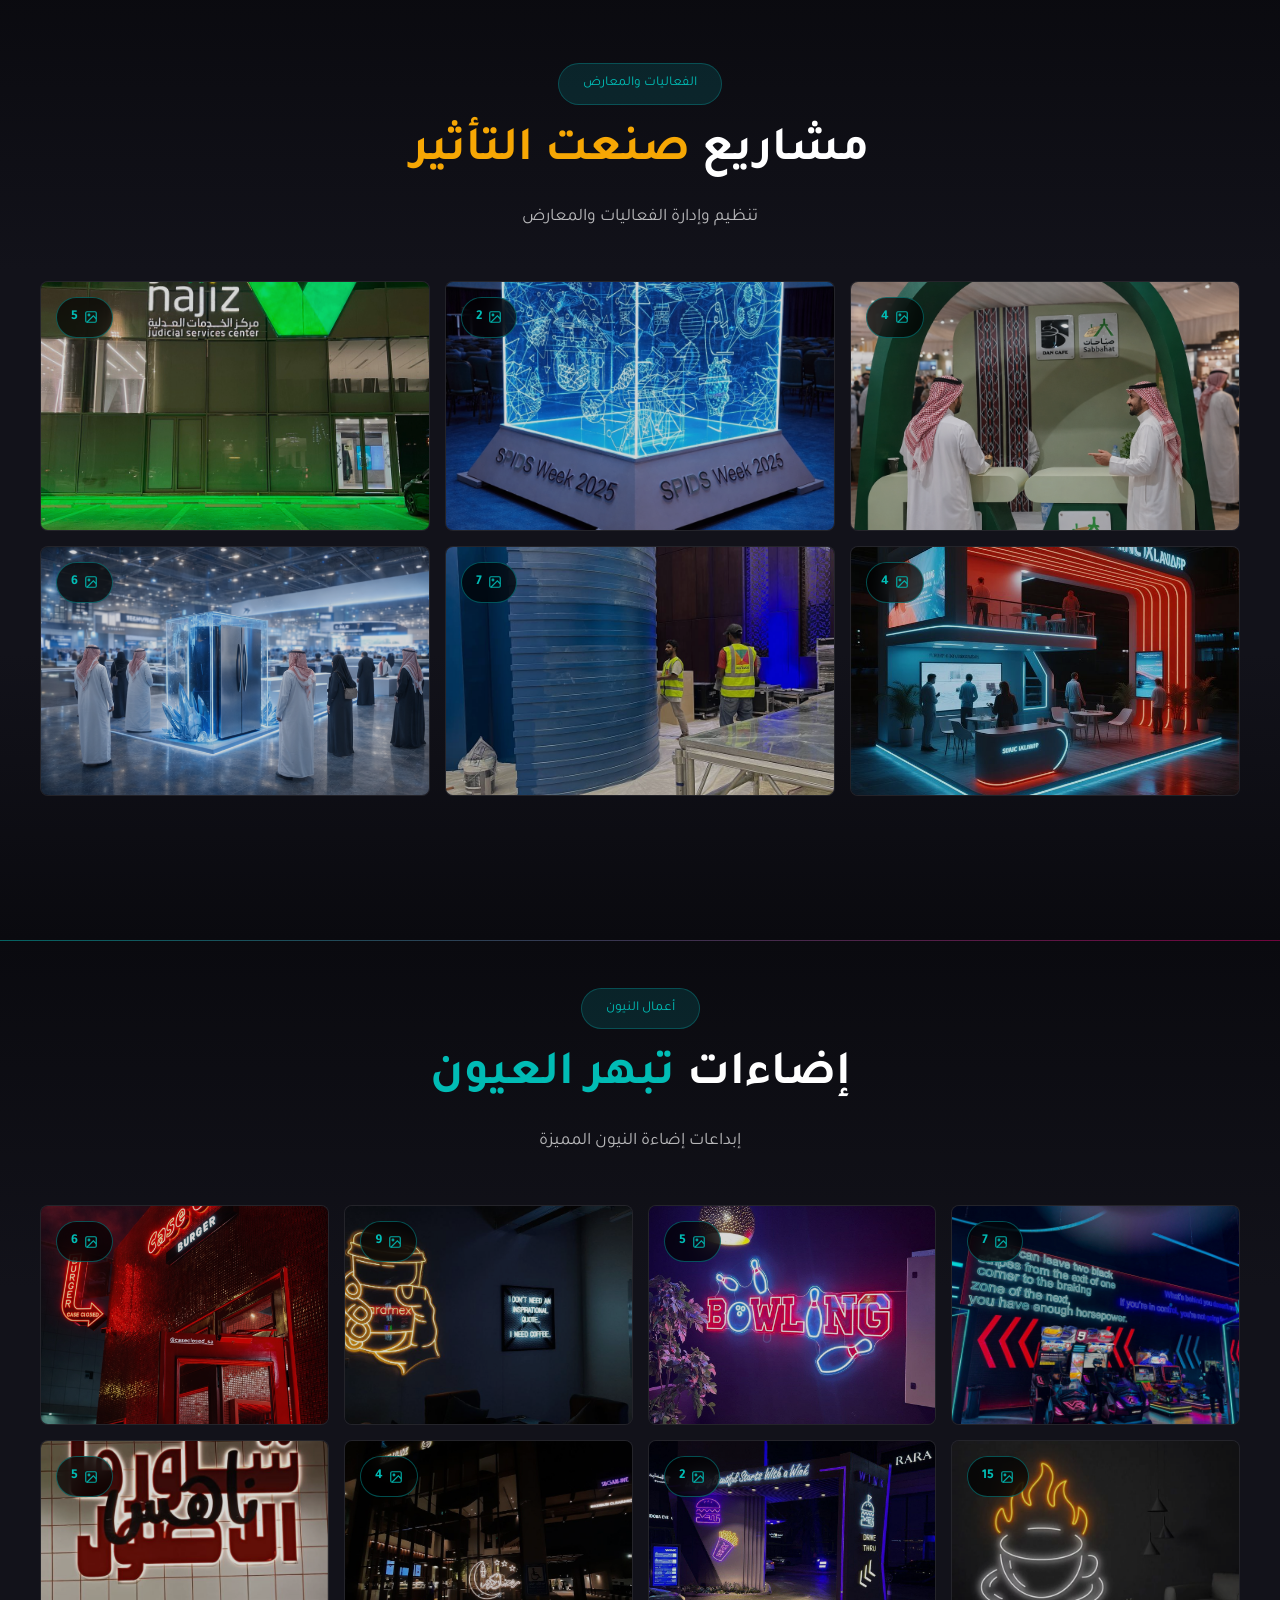
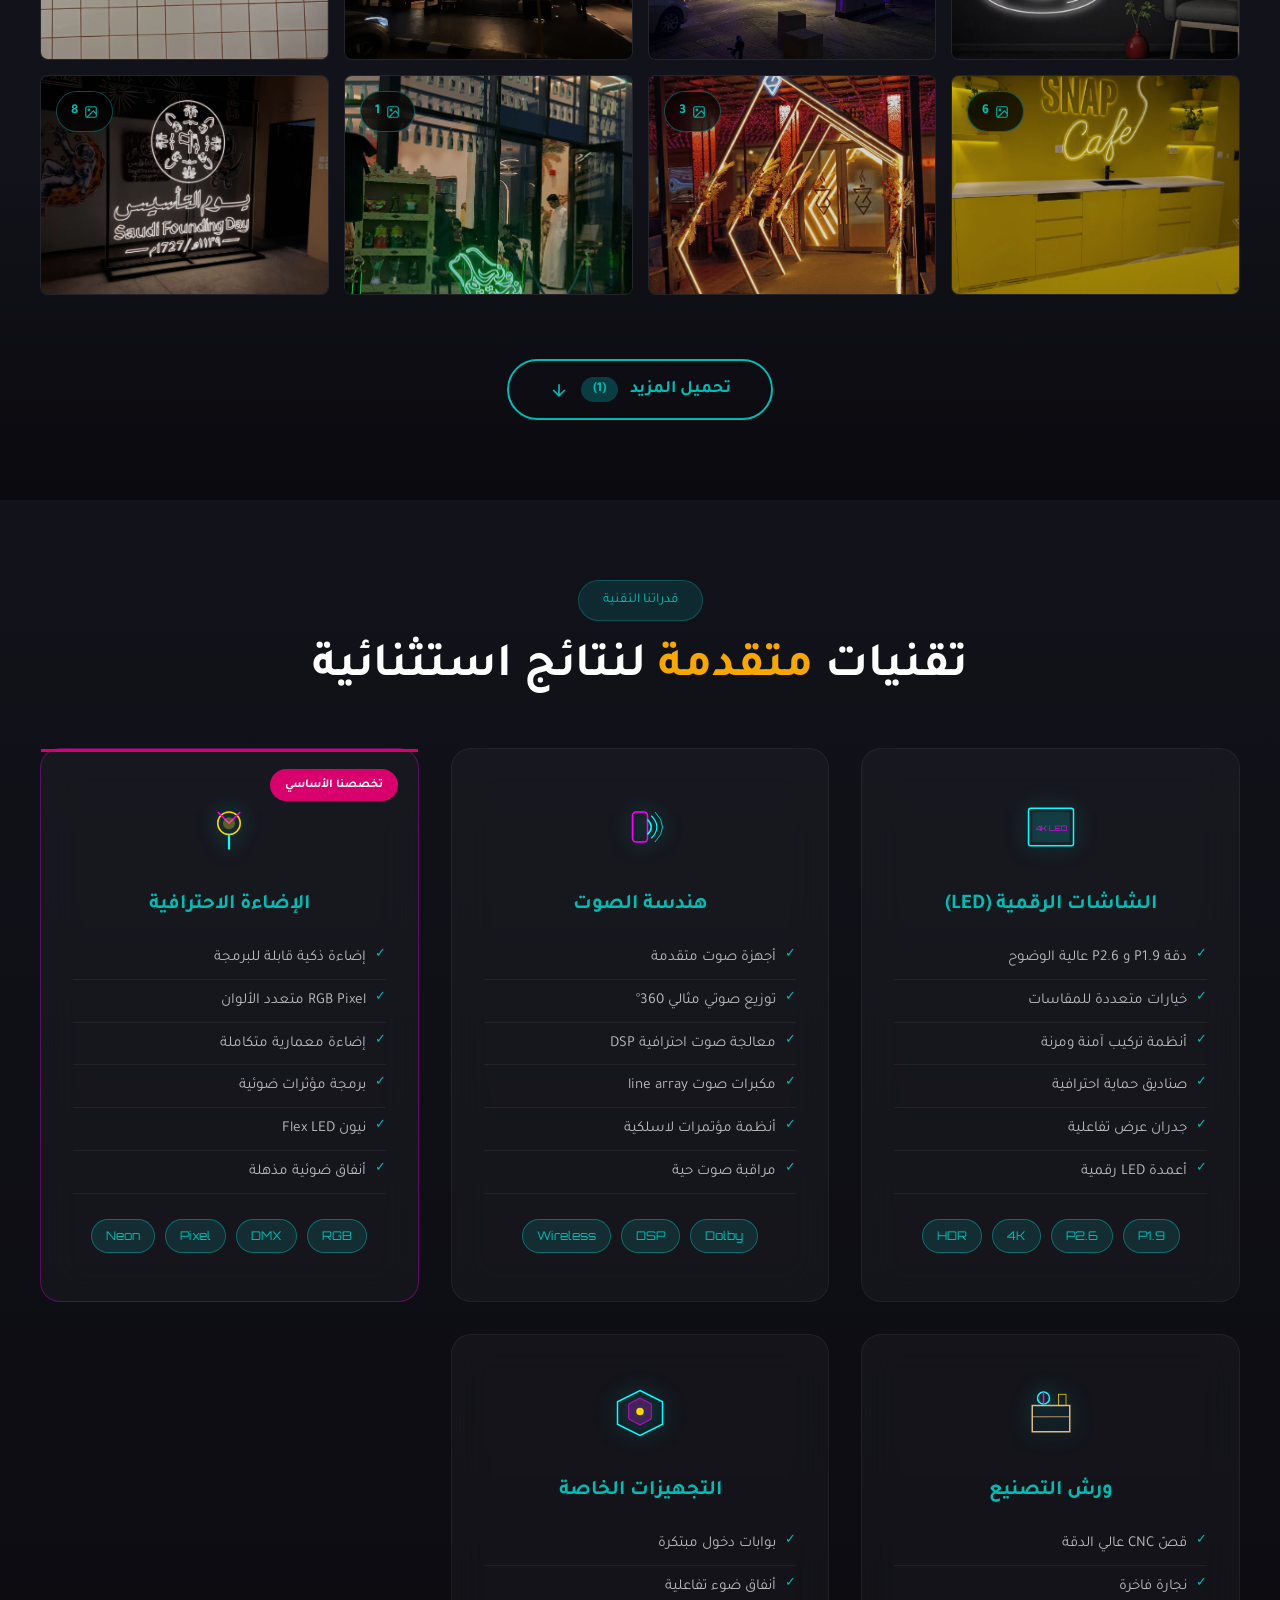
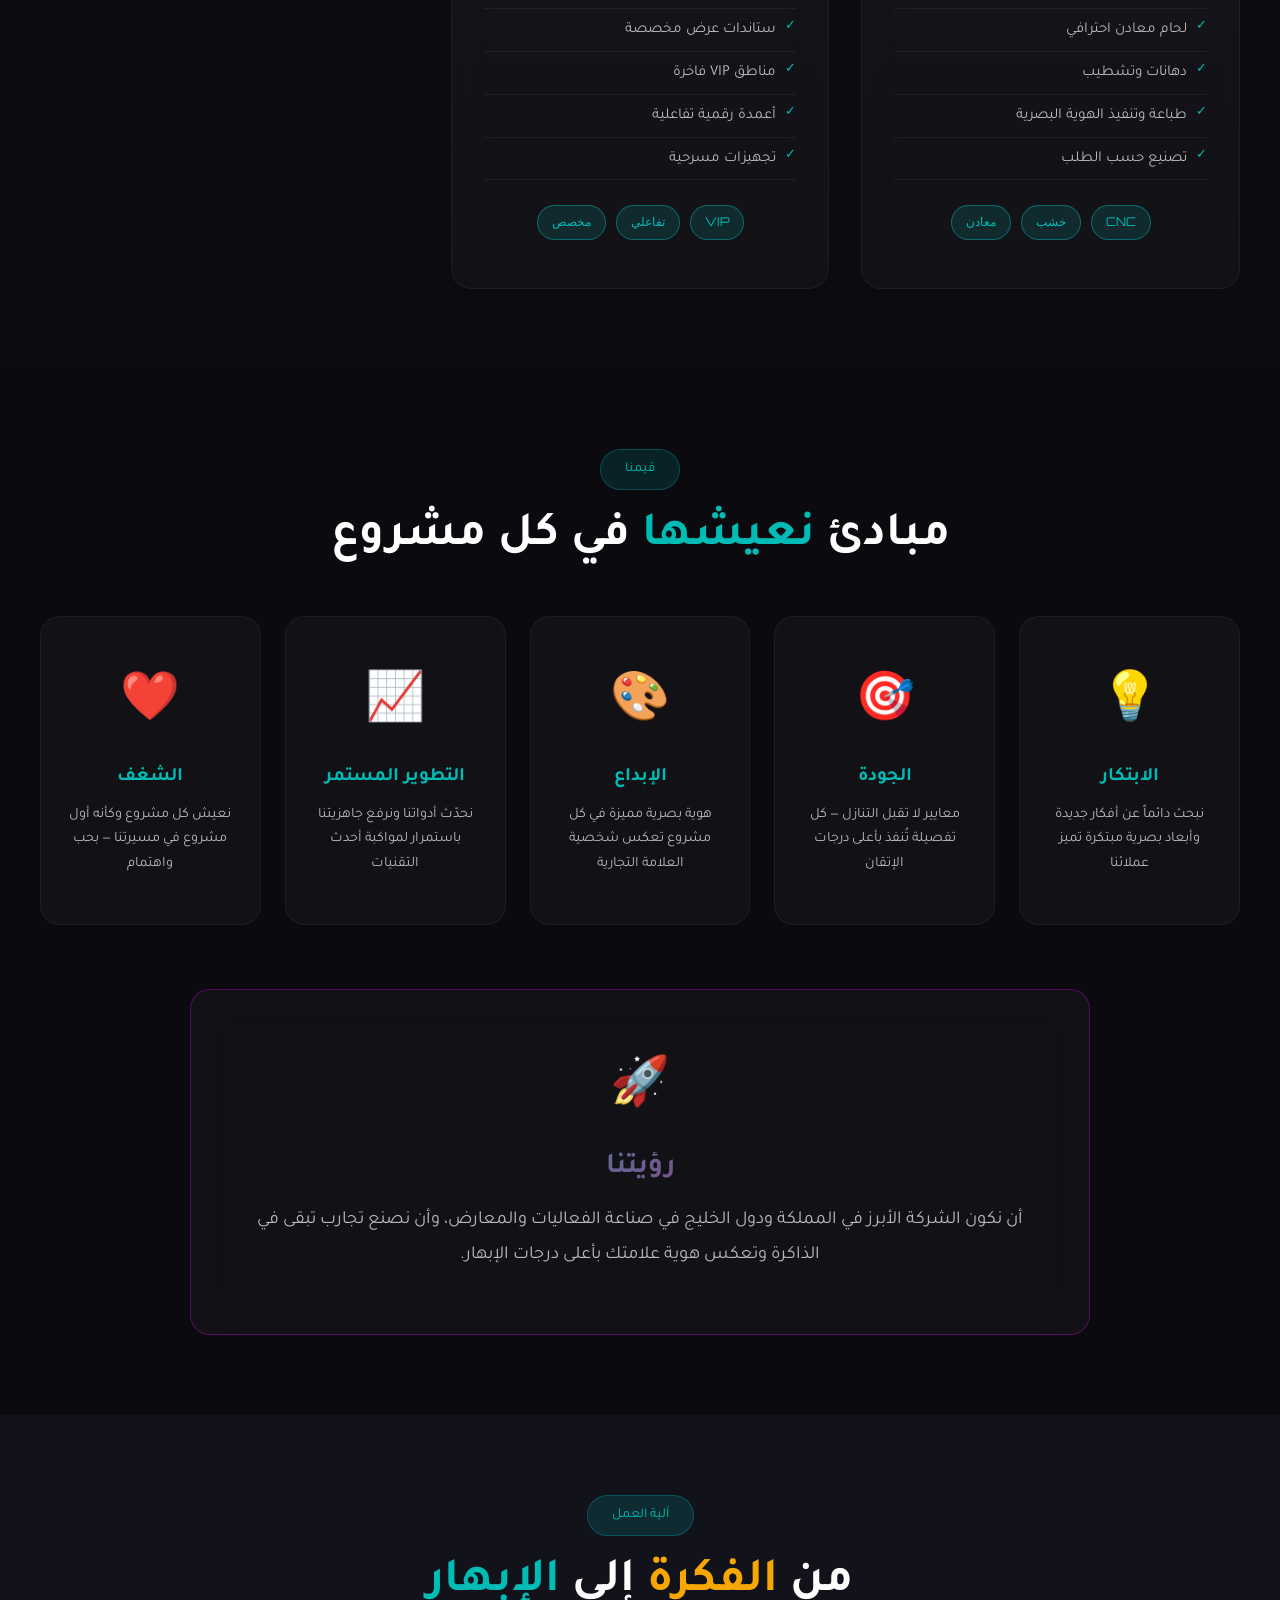
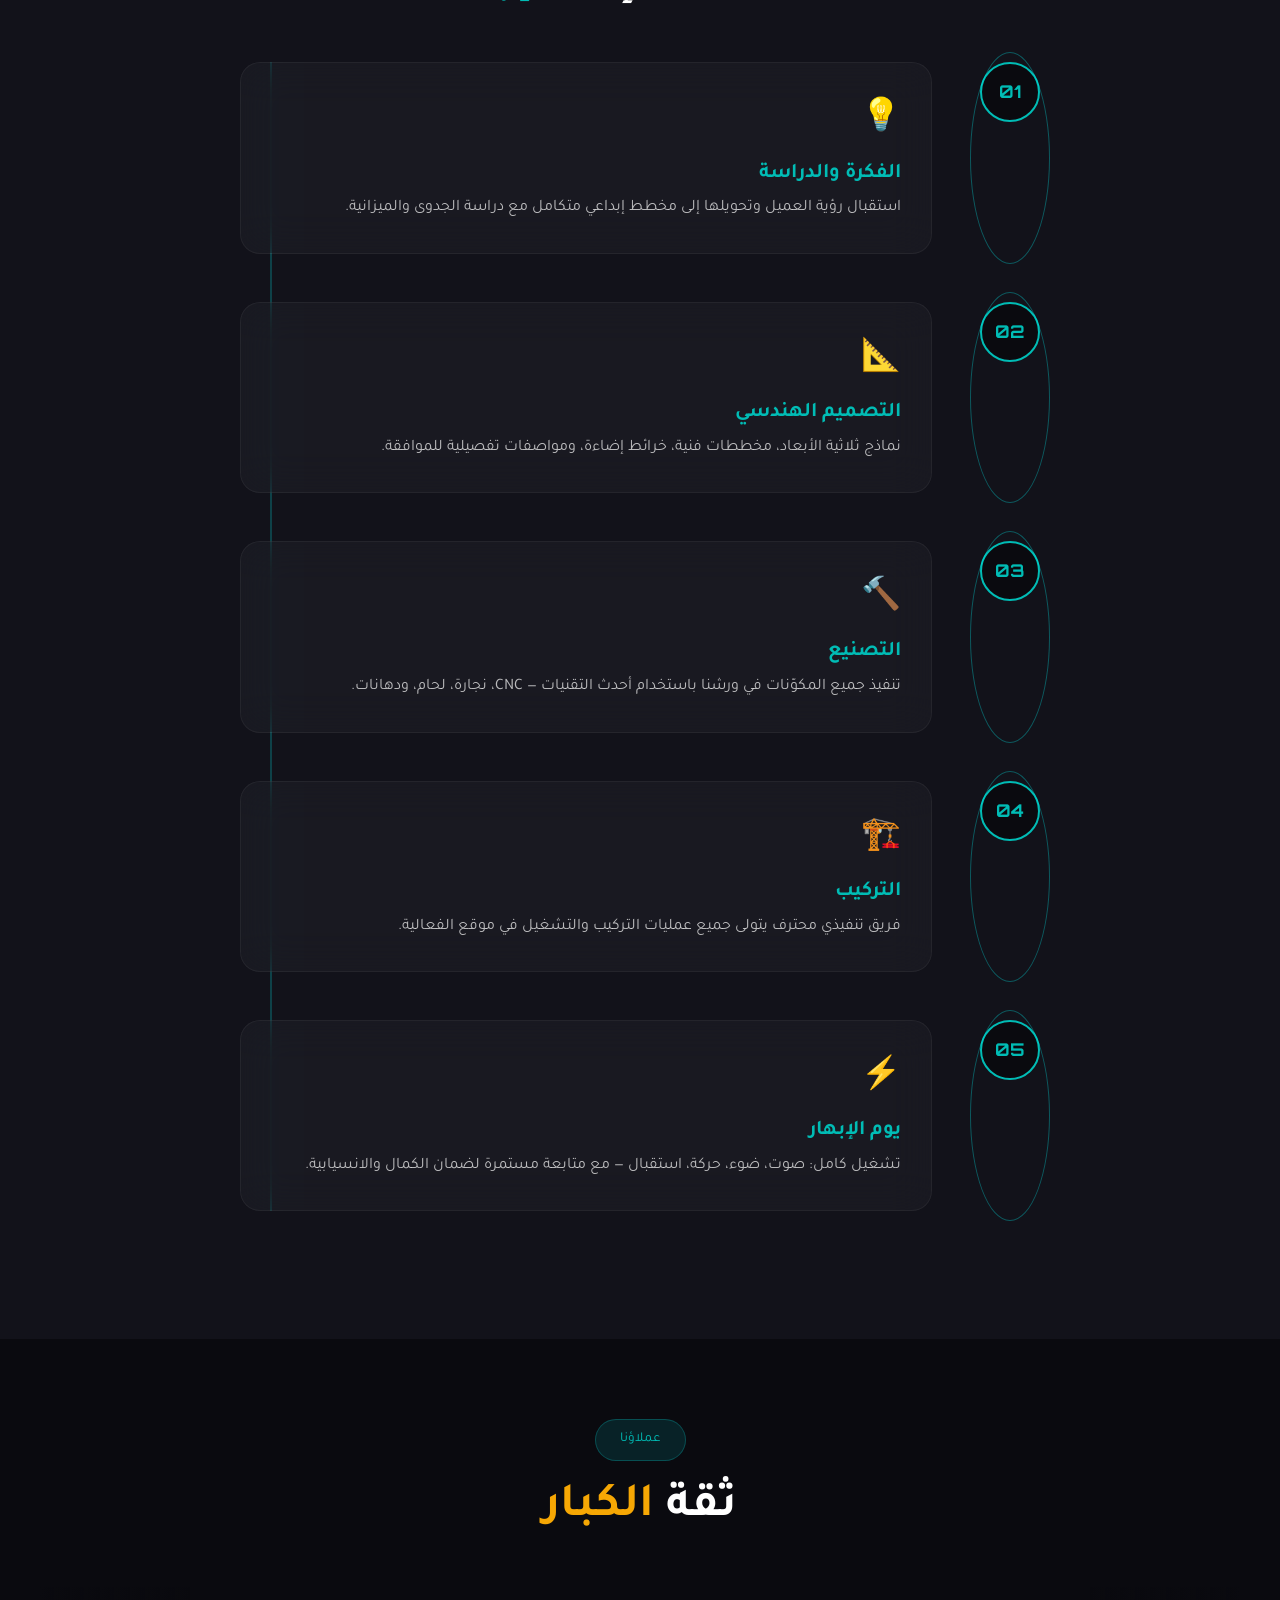
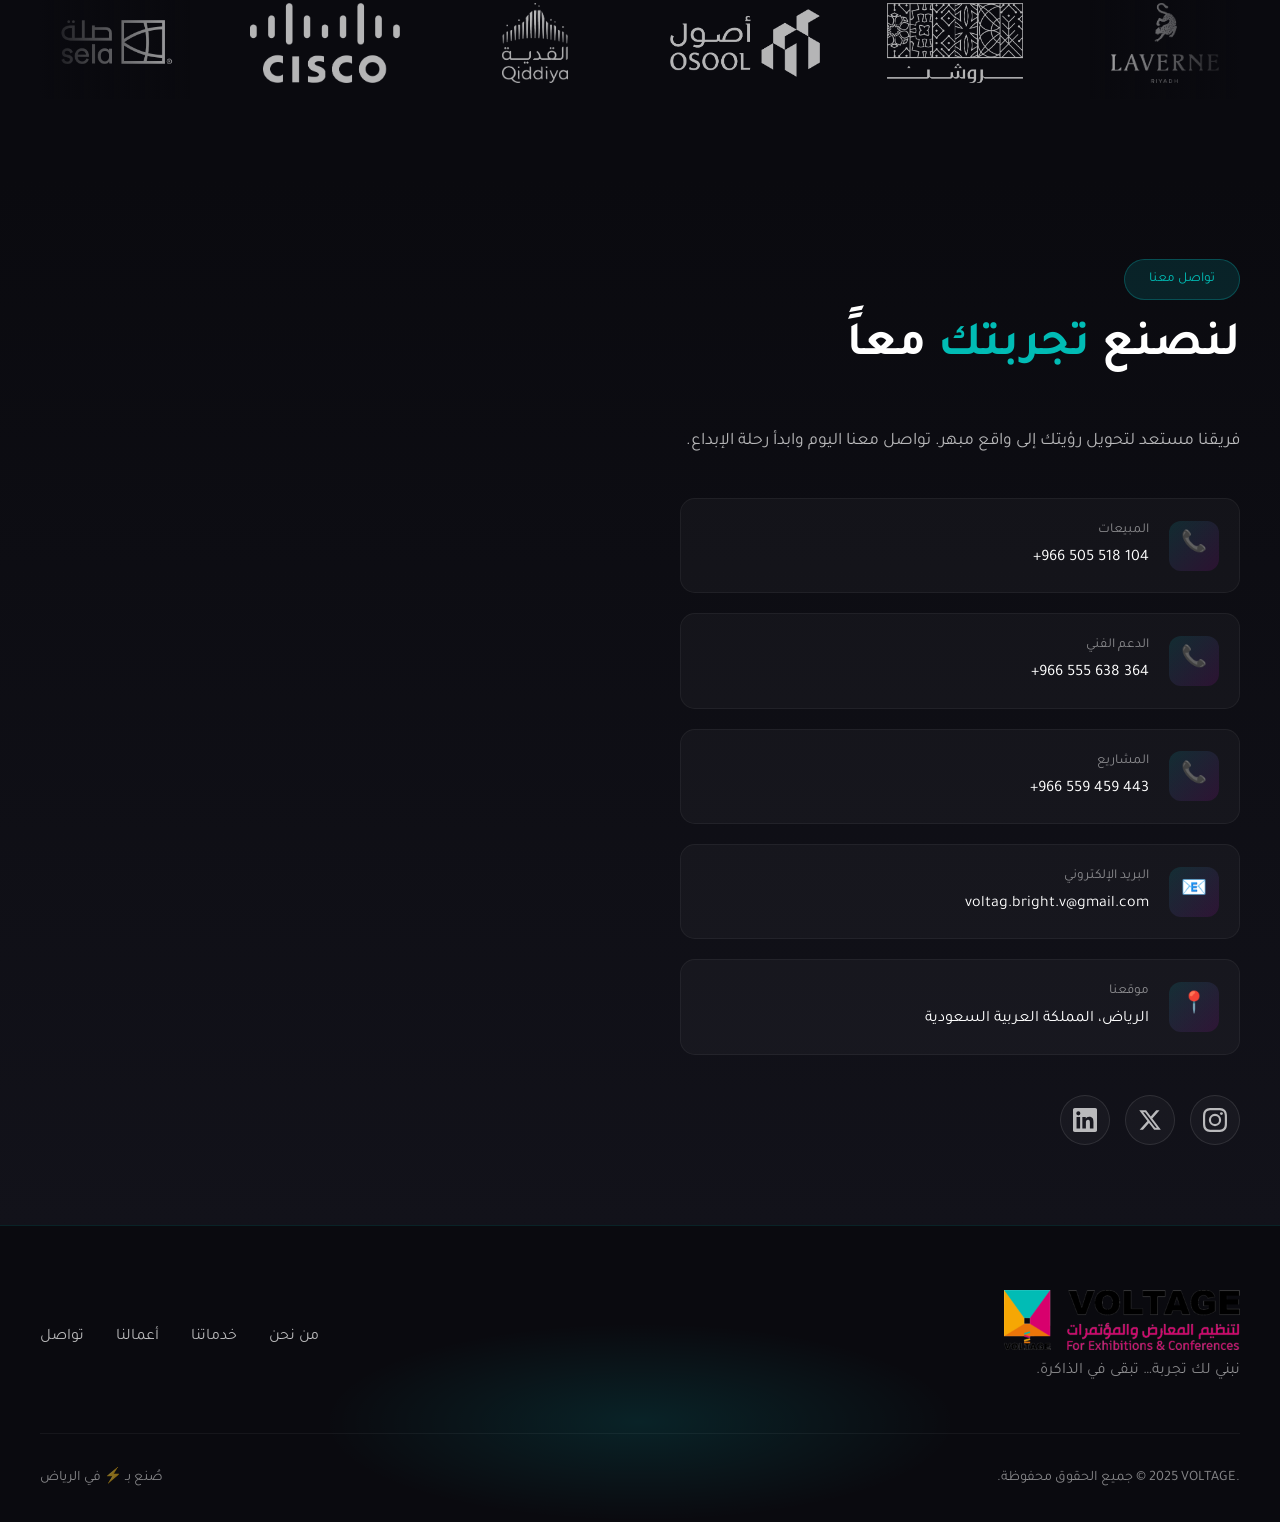
==== commit 8c6eac35: "Replace footer icon with logo image - Replace SVG icon and VOLTAGE text with logo-navbar.png - Clean" ====
--- a/index.html
+++ b/index.html
@@ -1096,12 +1096,7 @@
             <div class="footer-content">
                 <div class="footer-brand">
                     <div class="footer-logo">
-                        <svg viewBox="0 0 50 50" width="50" height="50">
-                            <polygon points="25,2 48,14 48,36 25,48 2,36 2,14" fill="none" stroke="#00FFFF"
-                                stroke-width="1.5" />
-                            <path d="M20,12 L30,12 L25,22 L33,22 L17,40 L22,25 L14,25 Z" fill="#FF00FF" />
-                        </svg>
-                        <span dir="ltr">VOLTAGE</span>
+                        <img src="logo-navbar.png" alt="VOLTAGE" style="height: 60px; width: auto;">
                     </div>
                     <p>نبني لك تجربة… تبقى في الذاكرة.</p>
                 </div>
--- a/css/ultimate.css
+++ b/css/ultimate.css
@@ -2279,6 +2279,20 @@
         grid-template-columns: repeat(2, 1fr);
     }
 
+    .hero {
+        padding-top: 120px;
+        min-height: auto;
+    }
+
+    .hero-content {
+        padding-top: 40px;
+    }
+
+    .hero-title {
+        font-size: clamp(2rem, 8vw, 3rem);
+        margin-bottom: 20px;
+    }
+
     .hero-stats {
         flex-direction: column;
         gap: 20px;
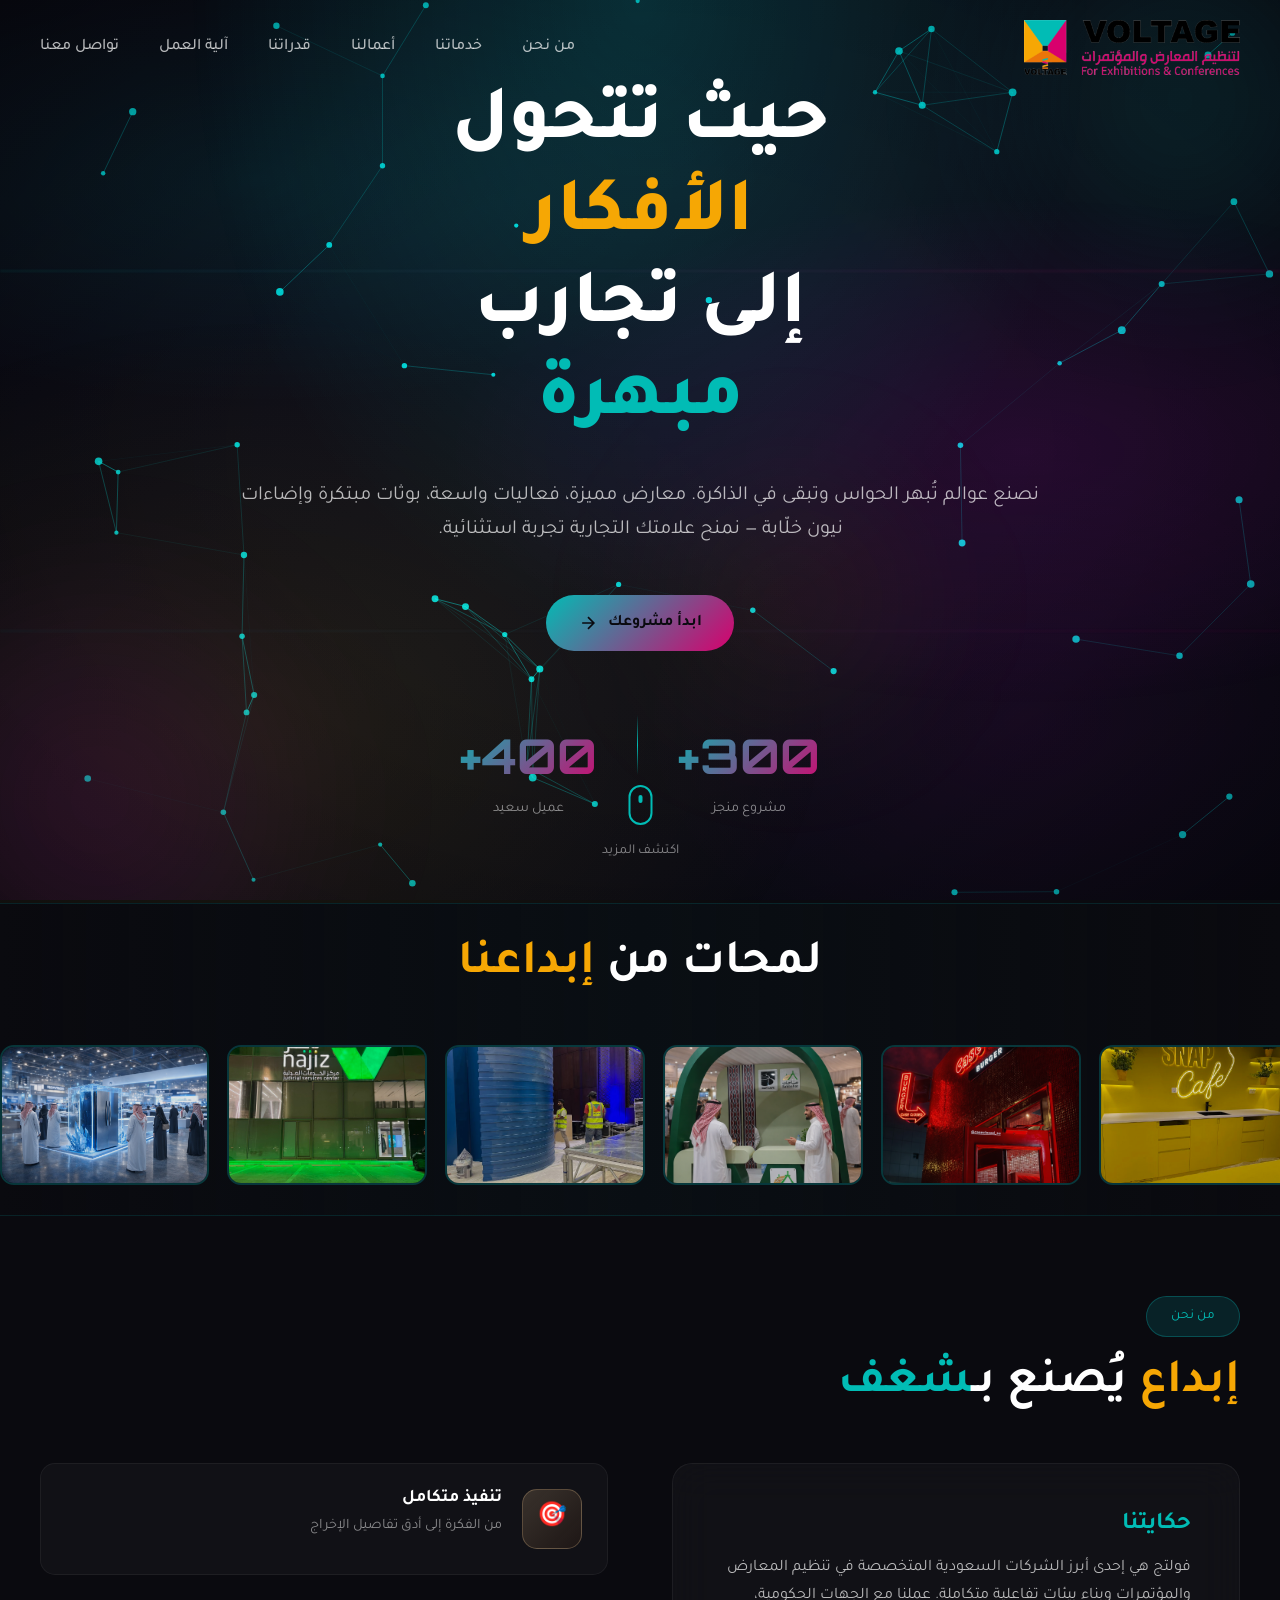
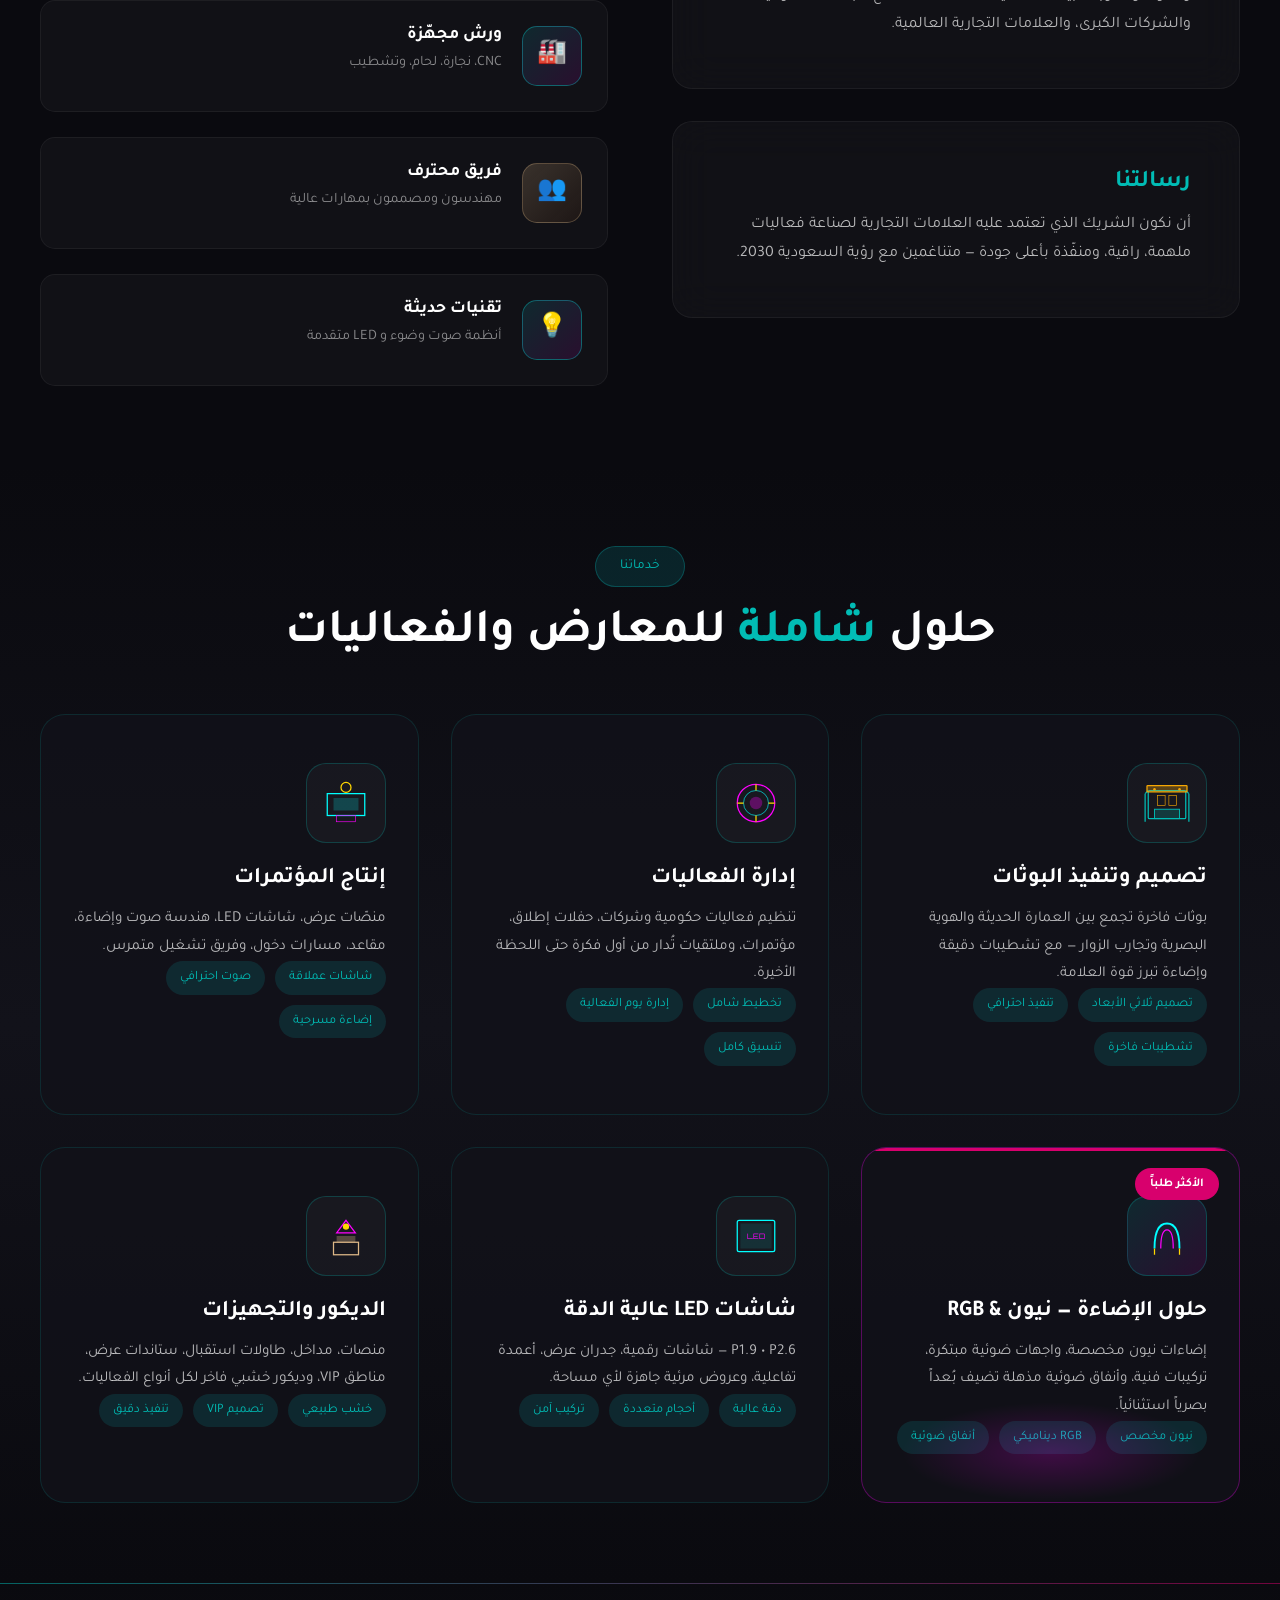
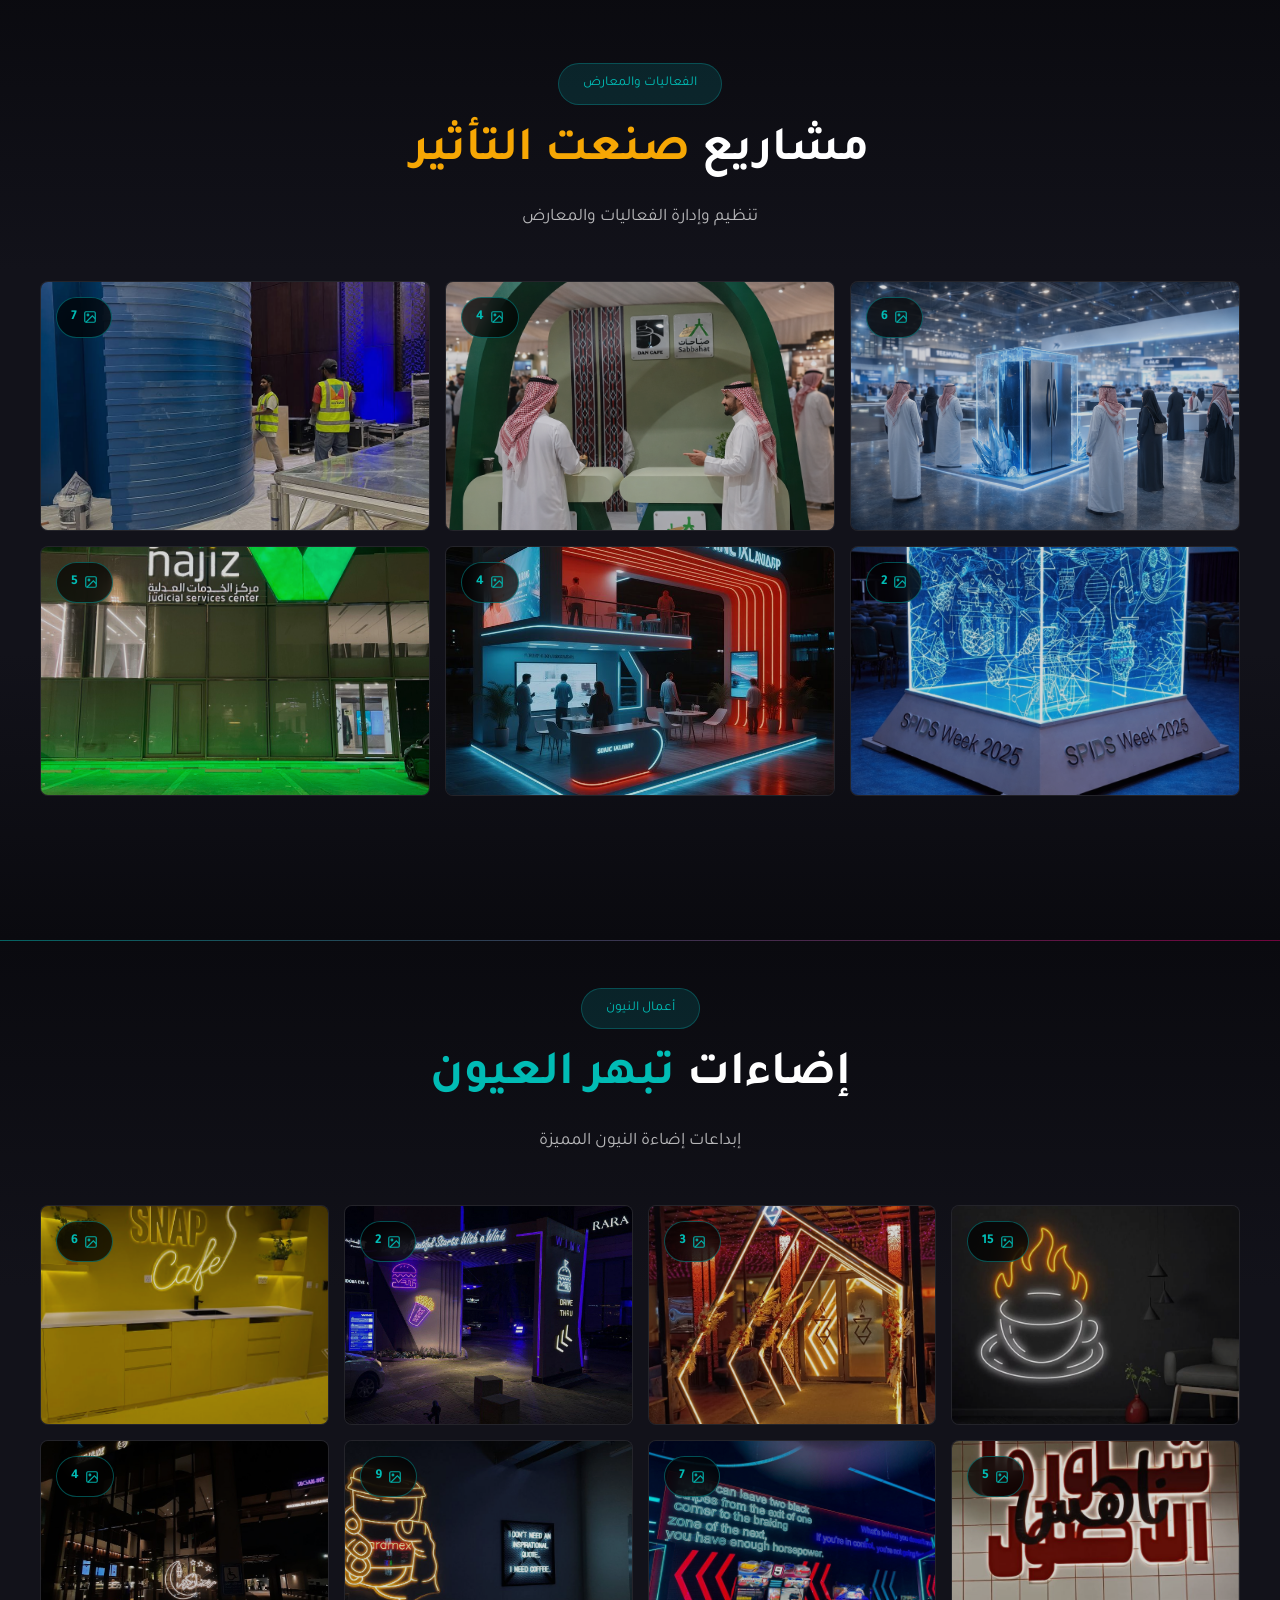
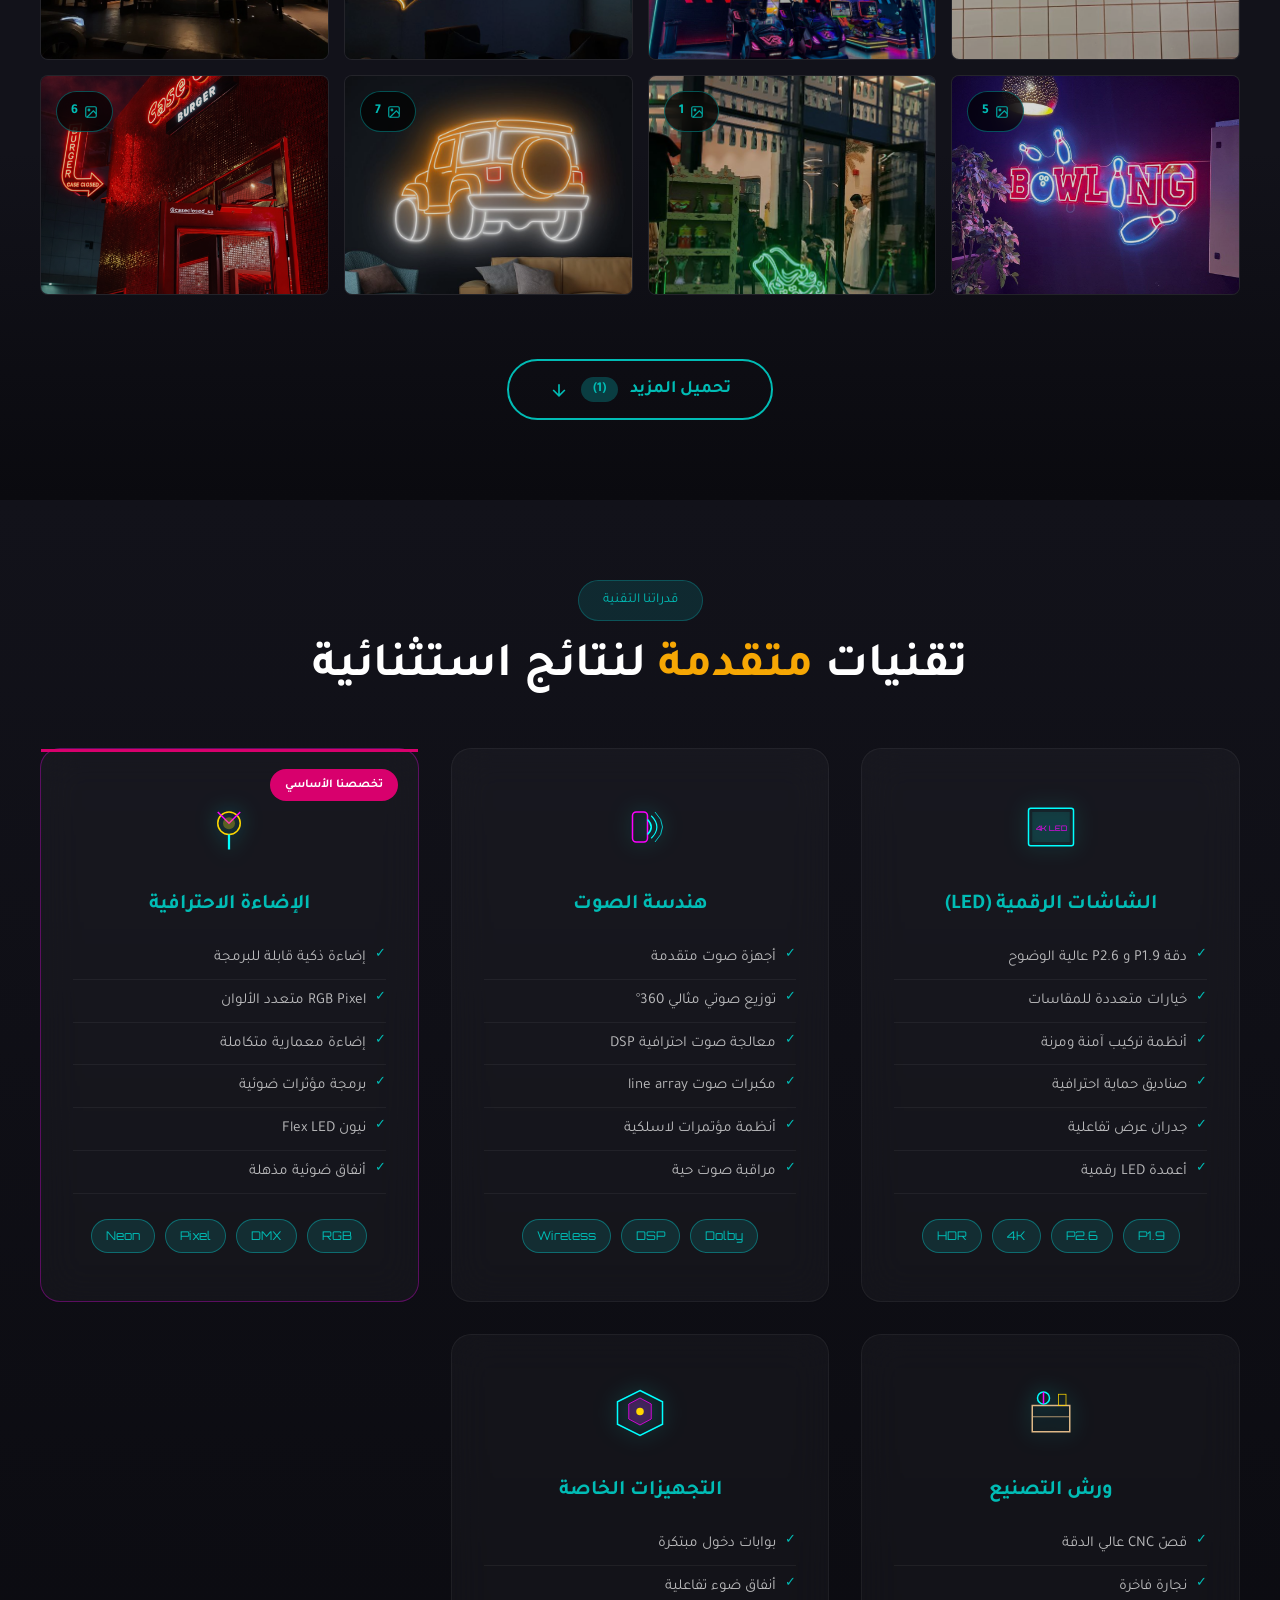
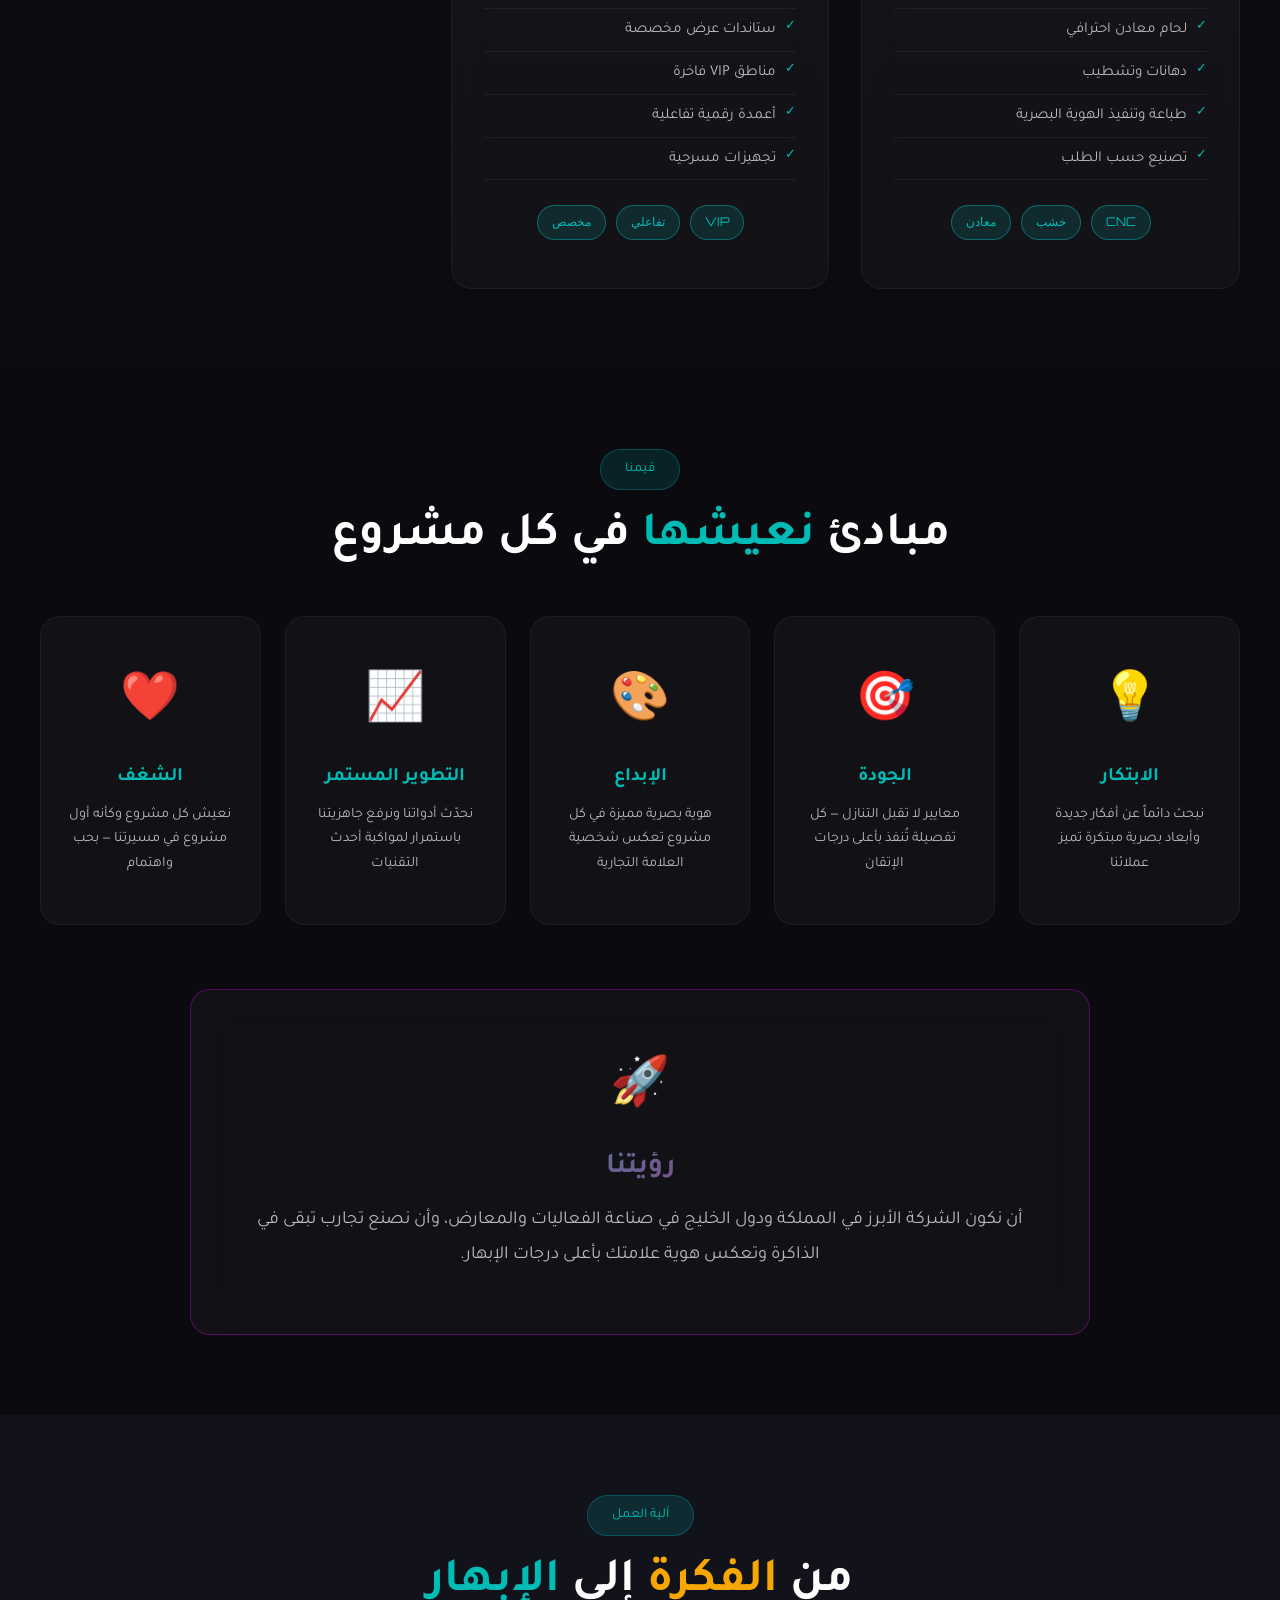
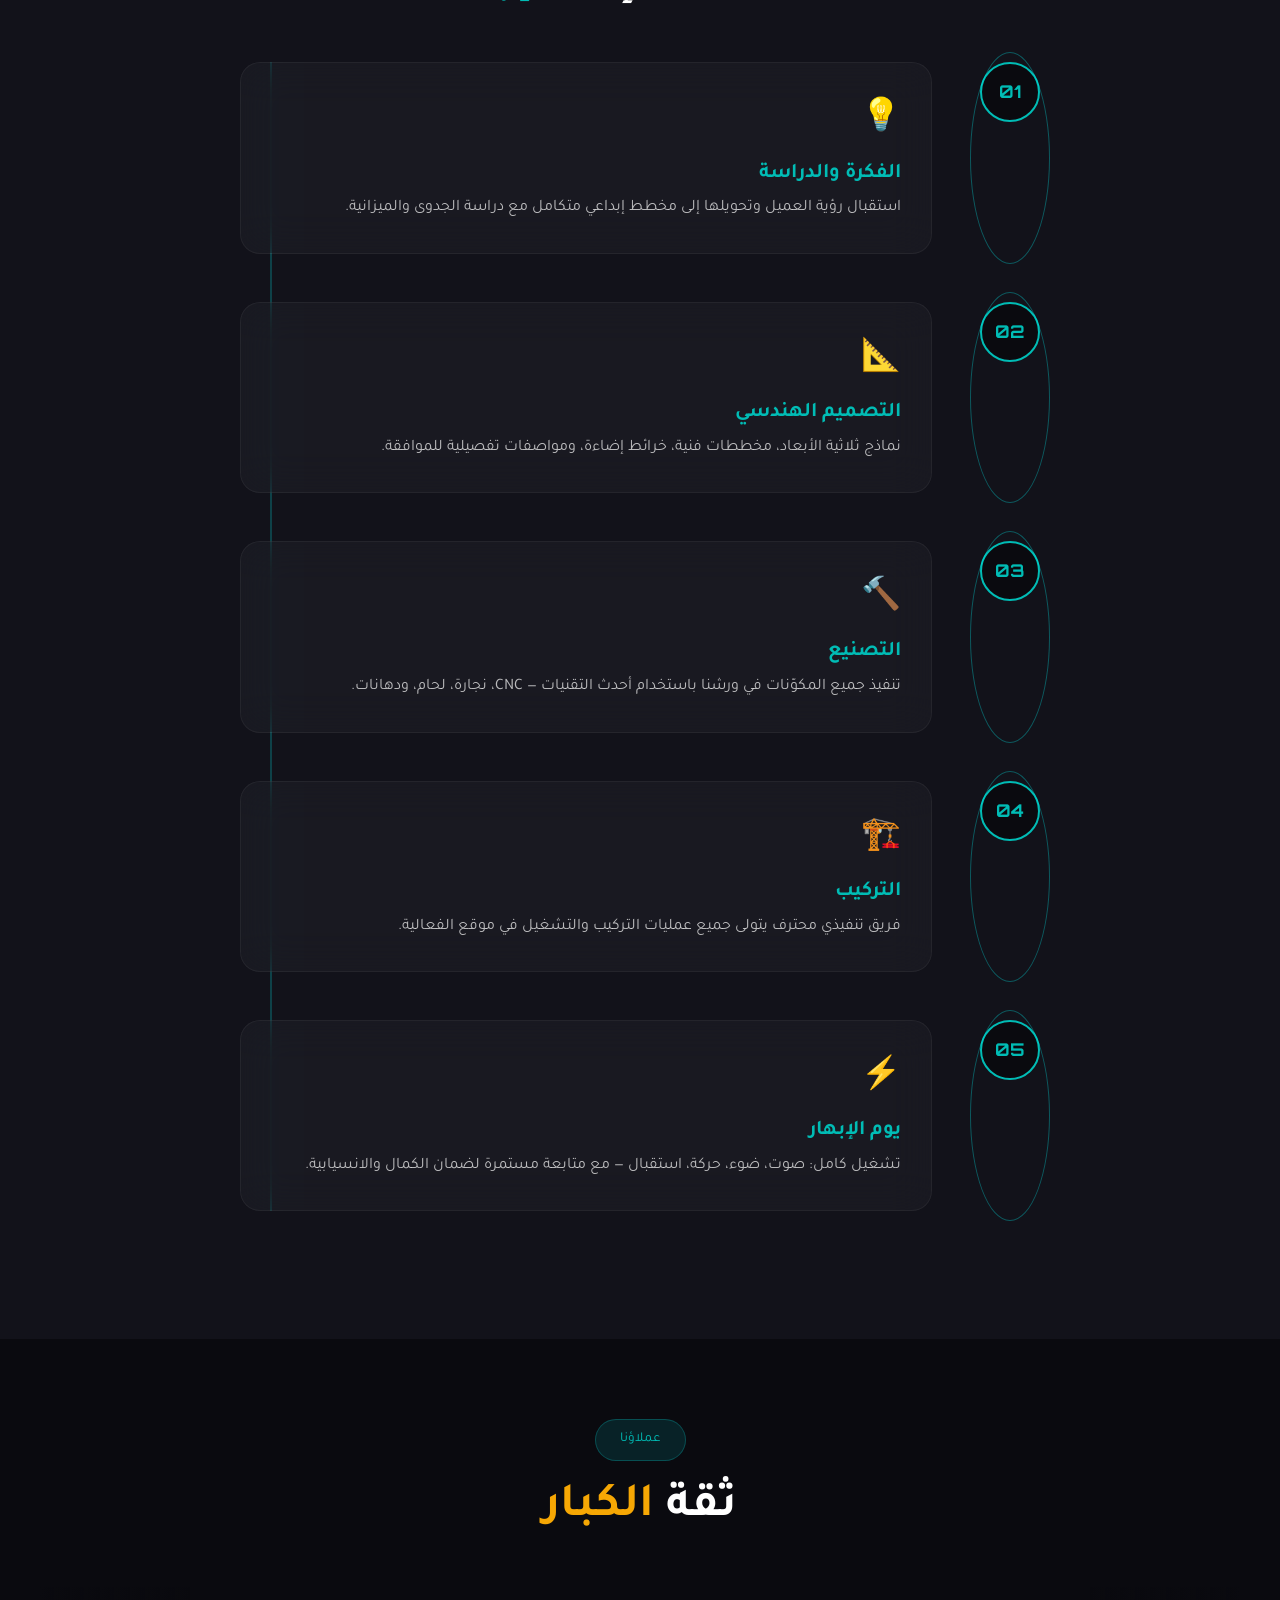
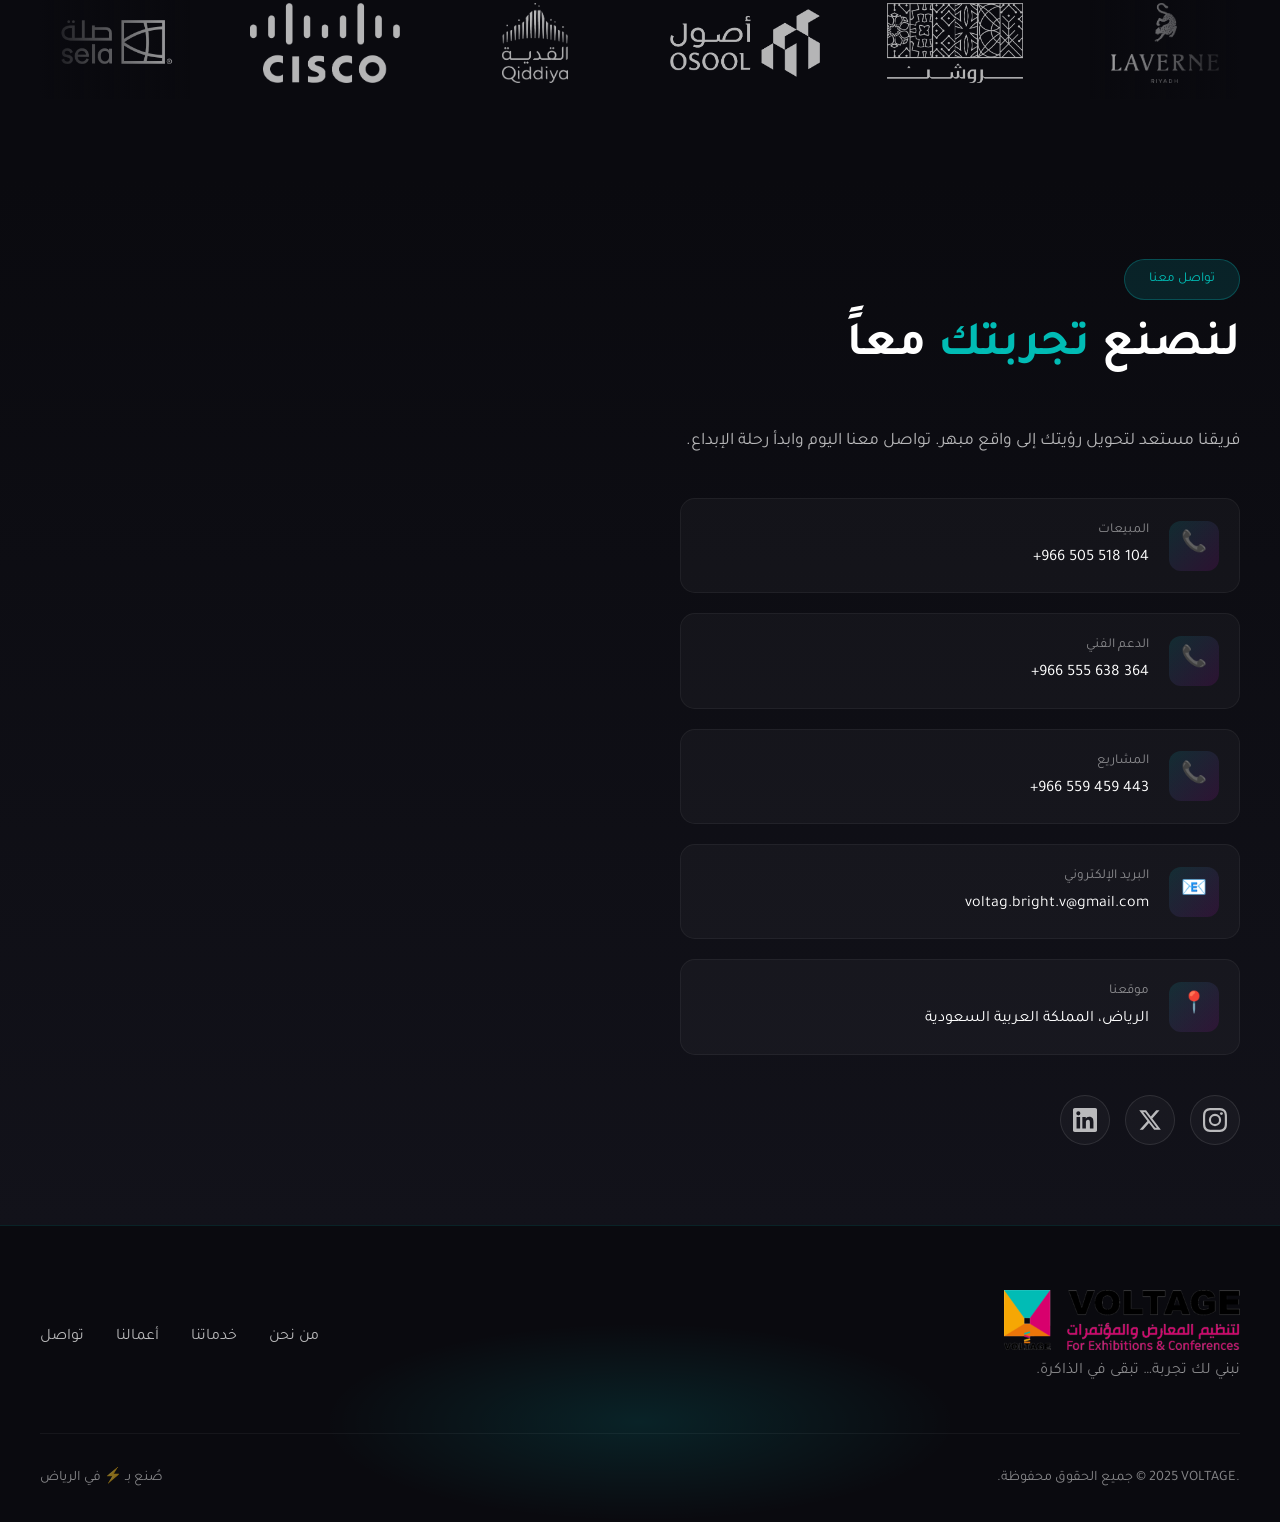
==== commit 1ce16178: "Replace preloader animation with company logo - Replaced SVG hexagon and VOLTAGE text animation with" ====
--- a/index.html
+++ b/index.html
@@ -52,29 +52,7 @@
     <div class="preloader" id="preloader">
         <div class="preloader-inner">
             <div class="voltage-logo-loader">
-                <svg viewBox="0 0 100 100" class="logo-svg">
-                    <defs>
-                        <filter id="glow">
-                            <feGaussianBlur stdDeviation="4" result="coloredBlur" />
-                            <feMerge>
-                                <feMergeNode in="coloredBlur" />
-                                <feMergeNode in="SourceGraphic" />
-                            </feMerge>
-                        </filter>
-                        <linearGradient id="neonGrad" x1="0%" y1="0%" x2="100%" y2="100%">
-                            <stop offset="0%" class="gradient-stop-cyan" />
-                            <stop offset="50%" class="gradient-stop-magenta" />
-                            <stop offset="100%" class="gradient-stop-cyan" />
-                        </linearGradient>
-                    </defs>
-                    <polygon class="hex-outline" points="50,5 95,27.5 95,72.5 50,95 5,72.5 5,27.5" fill="none"
-                        stroke="url(#neonGrad)" stroke-width="2" filter="url(#glow)" />
-                    <path class="bolt" d="M40,25 L60,25 L50,45 L65,45 L35,80 L45,50 L30,50 Z" fill="url(#neonGrad)"
-                        filter="url(#glow)" />
-                </svg>
-            </div>
-            <div class="loader-text" dir="ltr">
-                <span>V</span><span>O</span><span>L</span><span>T</span><span>A</span><span>G</span><span>E</span>
+                <img src="logo-navbar.png" alt="VOLTAGE" class="preloader-logo">
             </div>
             <div class="loader-bar">
                 <div class="loader-progress"></div>
--- a/css/ultimate.css
+++ b/css/ultimate.css
@@ -167,65 +167,30 @@
 }
 
 .voltage-logo-loader {
-    width: 120px;
-    height: 120px;
+    width: 200px;
     margin: 0 auto 30px;
 }
 
-.logo-svg {
+.preloader-logo {
     width: 100%;
-    height: 100%;
-}
-
-.hex-outline {
-    stroke-dasharray: 400;
-    stroke-dashoffset: 400;
-    animation: drawHex 2s ease forwards;
-}
-
-.bolt {
+    height: auto;
     opacity: 0;
-    animation: boltAppear 0.5s ease 1.5s forwards;
-}
-
-@keyframes drawHex {
-    to { stroke-dashoffset: 0; }
-}
-
-@keyframes boltAppear {
+    animation: logoFadeIn 1s ease 0.3s forwards, logoPulse 2s ease-in-out 1.3s infinite;
+}
+
+@keyframes logoFadeIn {
     to { opacity: 1; }
 }
 
-.loader-text {
-    display: flex;
-    flex-direction: row;
-    direction: ltr;
-    gap: 5px;
-    justify-content: center;
-    margin-bottom: 30px;
-    unicode-bidi: bidi-override;
-}
-
-.loader-text span {
-    font-family: 'Orbitron', sans-serif;
-    font-size: 2rem;
-    font-weight: 700;
-    color: var(--neon-cyan);
-    text-shadow: var(--glow-cyan);
-    opacity: 0;
-    animation: letterFade 0.3s ease forwards;
-}
-
-.loader-text span:nth-child(1) { animation-delay: 0.5s; }
-.loader-text span:nth-child(2) { animation-delay: 0.6s; }
-.loader-text span:nth-child(3) { animation-delay: 0.7s; }
-.loader-text span:nth-child(4) { animation-delay: 0.8s; }
-.loader-text span:nth-child(5) { animation-delay: 0.9s; }
-.loader-text span:nth-child(6) { animation-delay: 1s; }
-.loader-text span:nth-child(7) { animation-delay: 1.1s; }
-
-@keyframes letterFade {
-    to { opacity: 1; }
+@keyframes logoPulse {
+    0%, 100% {
+        transform: scale(1);
+        filter: drop-shadow(0 0 10px rgba(0, 255, 255, 0.5));
+    }
+    50% {
+        transform: scale(1.05);
+        filter: drop-shadow(0 0 20px rgba(0, 255, 255, 0.8));
+    }
 }
 
 .loader-bar {
@@ -2244,10 +2209,55 @@
 
     .nav-menu {
         display: none;
+        position: fixed;
+        top: 0;
+        right: 0;
+        width: 100%;
+        height: 100vh;
+        background: rgba(10, 10, 15, 0.98);
+        flex-direction: column;
+        align-items: center;
+        justify-content: center;
+        gap: 30px;
+        z-index: 999;
+        padding: 20px;
+    }
+
+    .nav-menu.active {
+        display: flex;
+    }
+
+    .nav-menu li {
+        width: 100%;
+        text-align: center;
+    }
+
+    .nav-menu .nav-link {
+        font-size: 1.5rem;
+        padding: 15px;
+        display: block;
     }
 
     .mobile-toggle {
         display: flex;
+        z-index: 1000;
+        position: relative;
+    }
+
+    .mobile-toggle.active span:nth-child(1) {
+        transform: rotate(45deg) translate(6px, 6px);
+    }
+
+    .mobile-toggle.active span:nth-child(2) {
+        opacity: 0;
+    }
+
+    .mobile-toggle.active span:nth-child(3) {
+        transform: rotate(-45deg) translate(6px, -6px);
+    }
+
+    body.menu-open {
+        overflow: hidden;
     }
 }
 
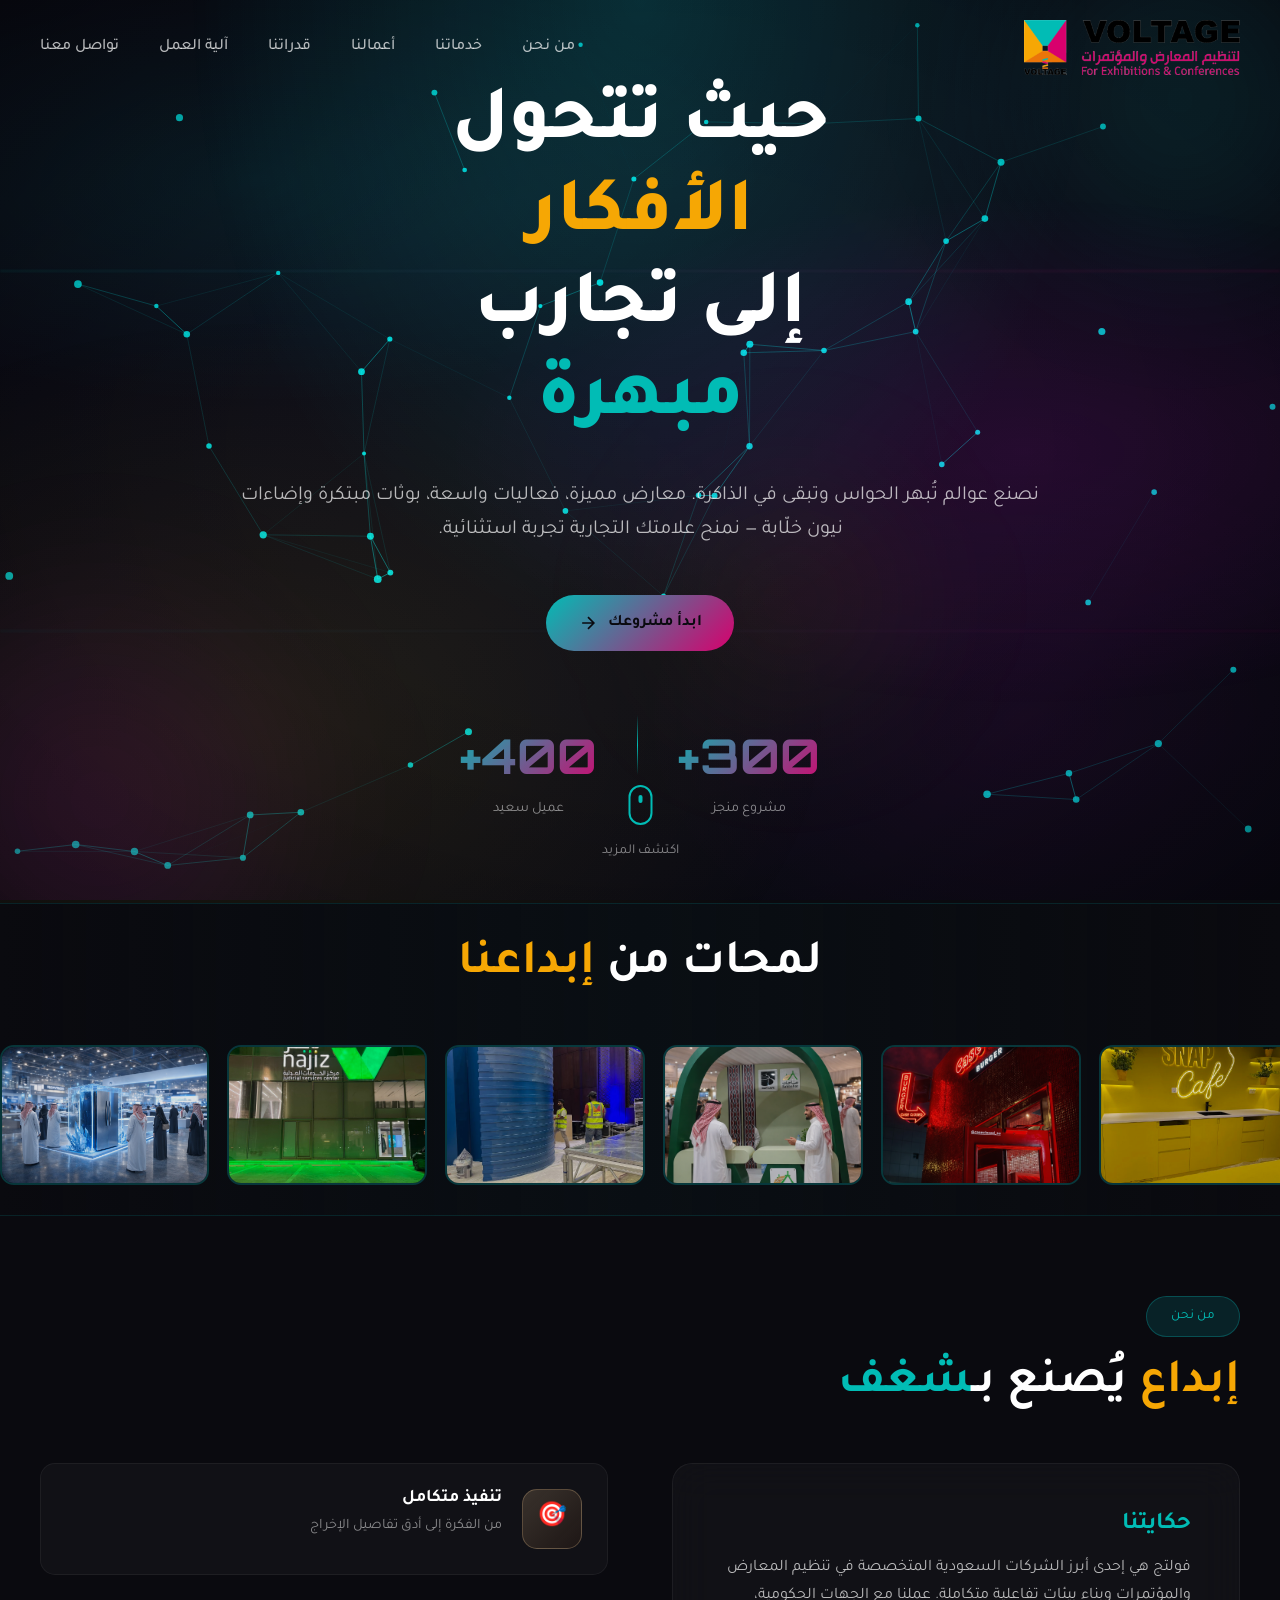
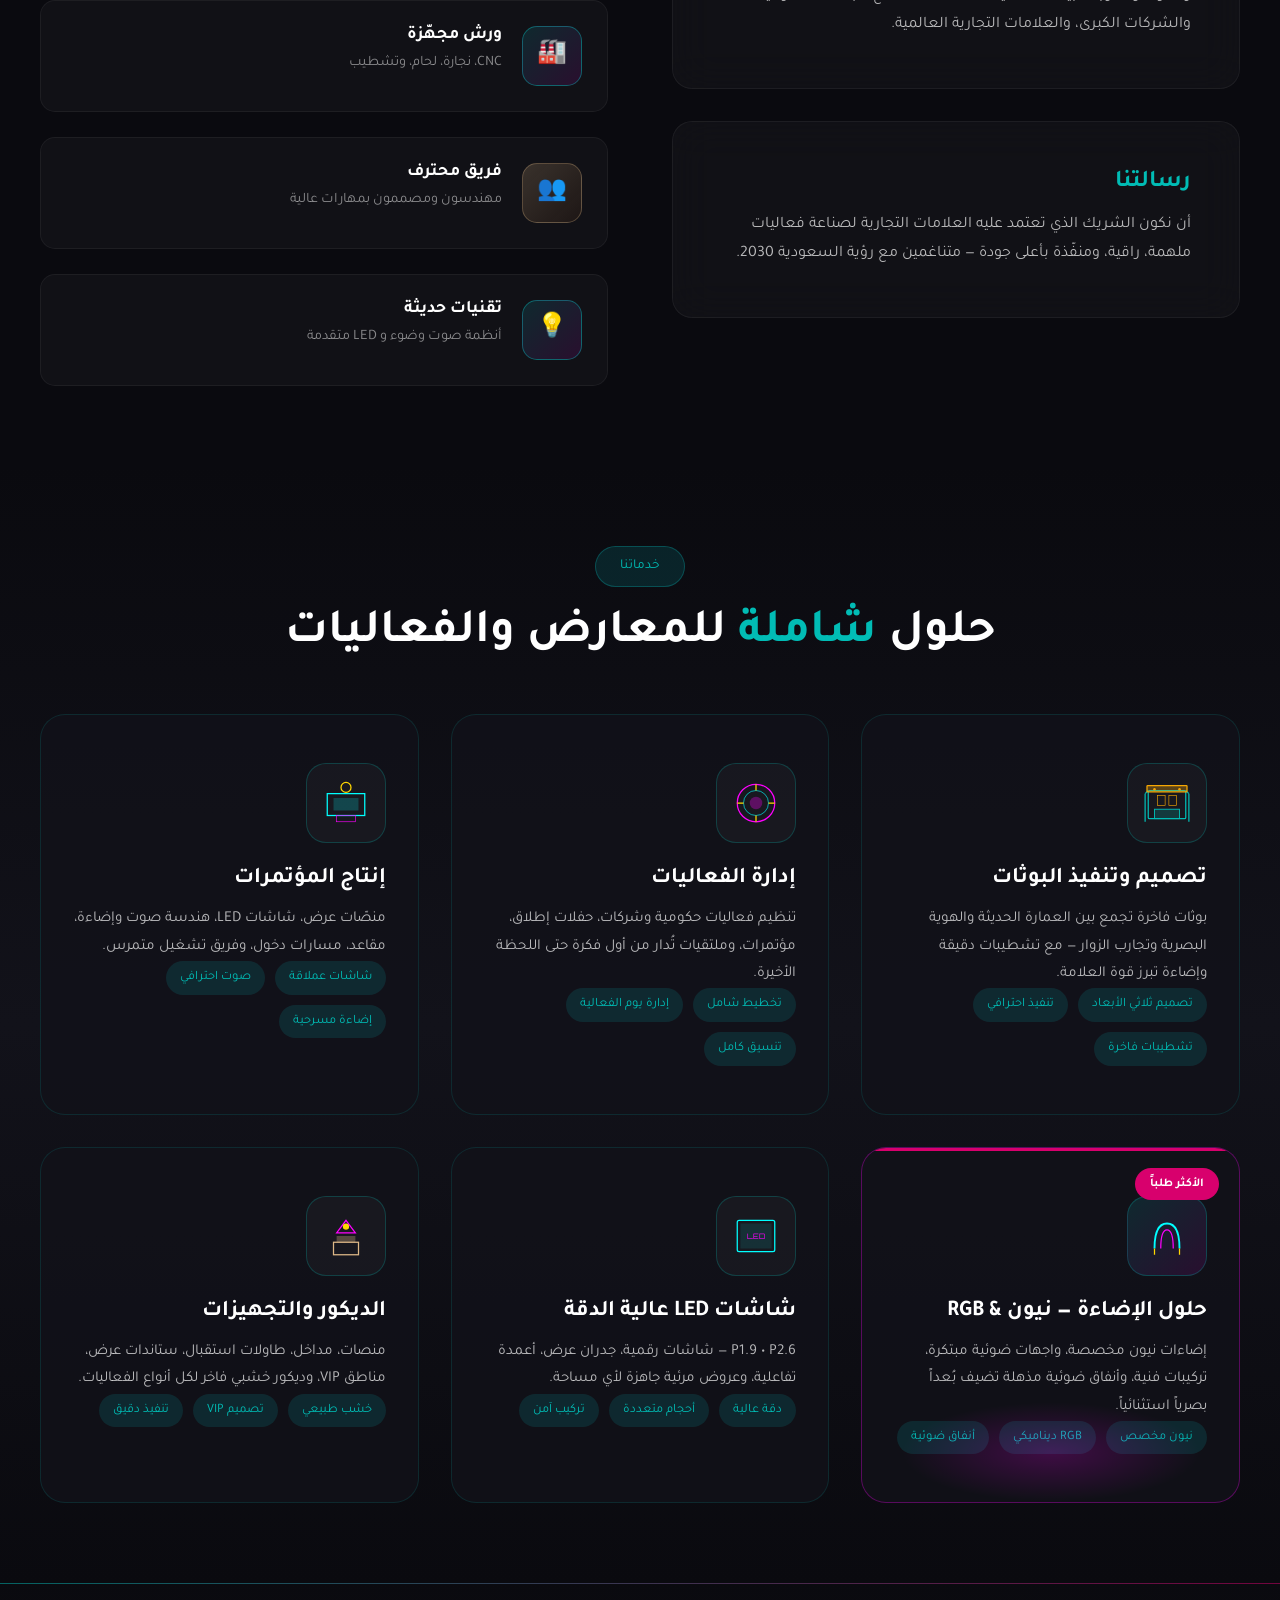
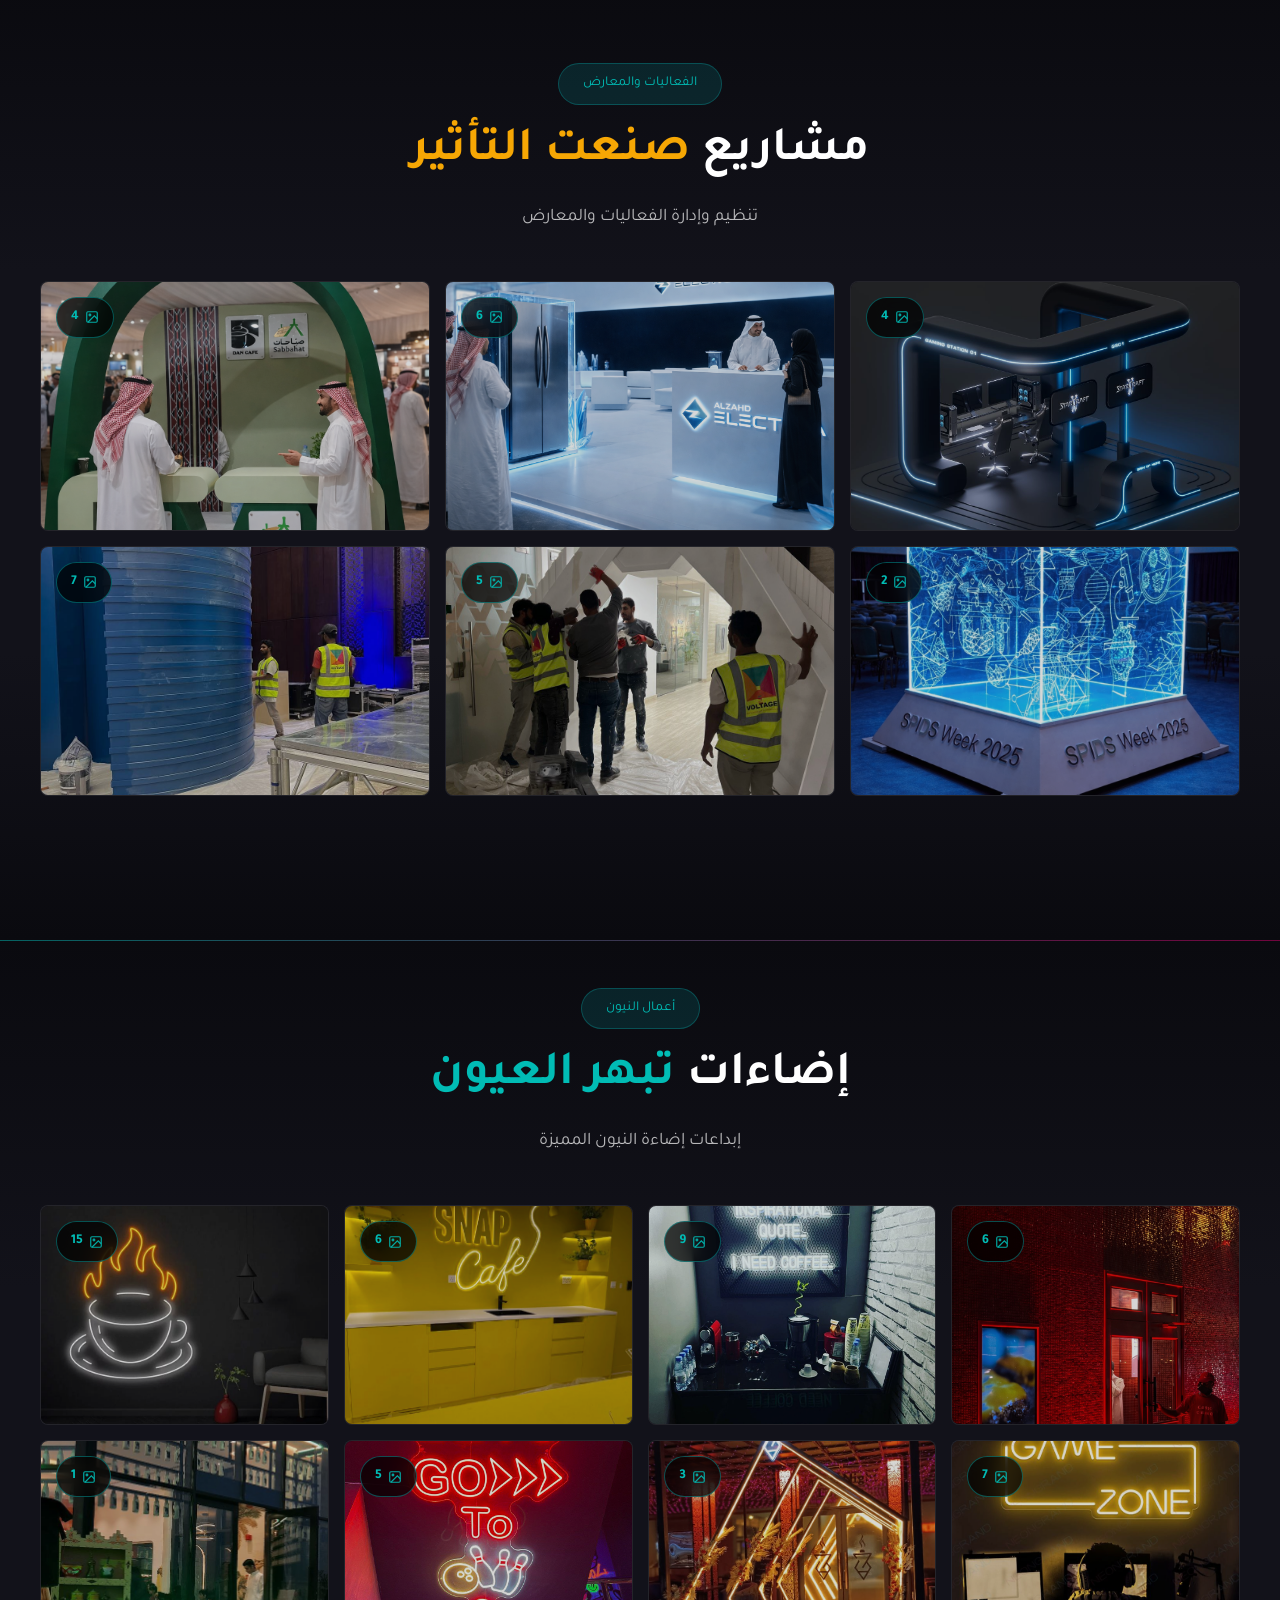
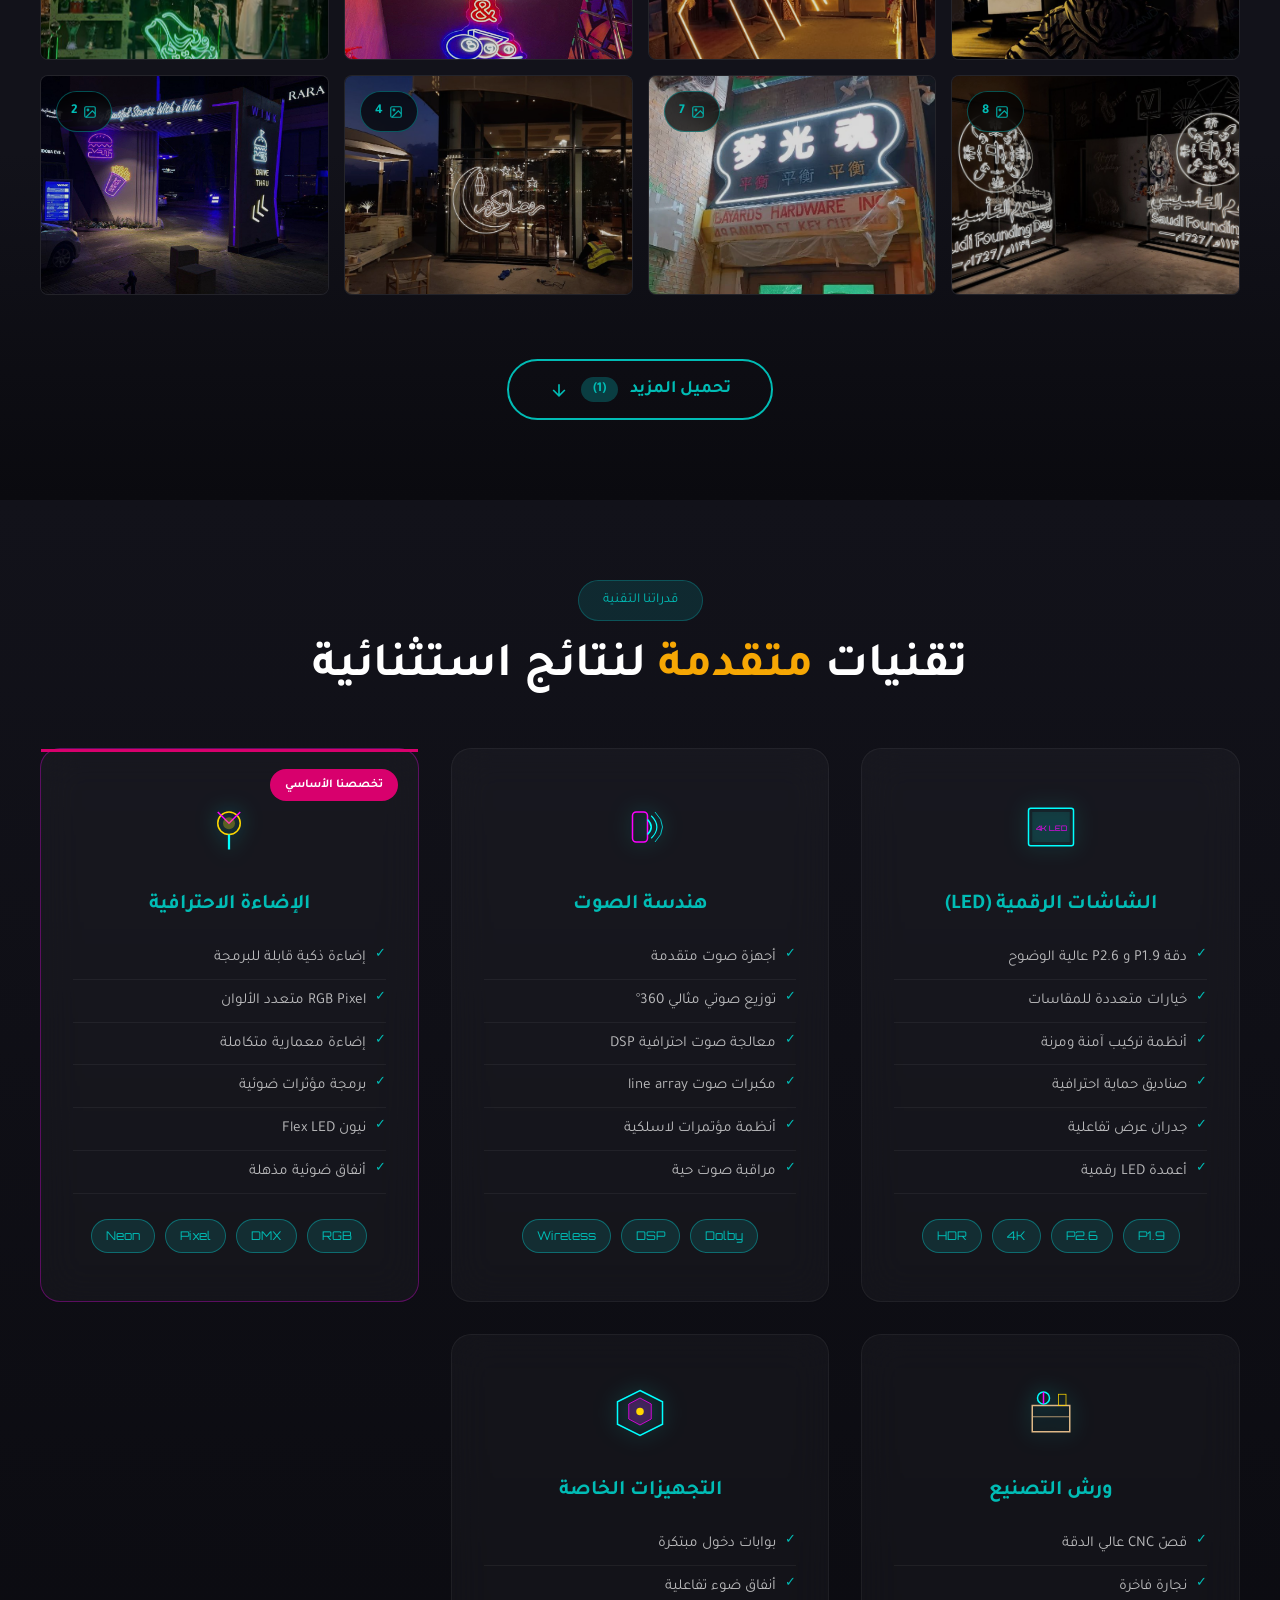
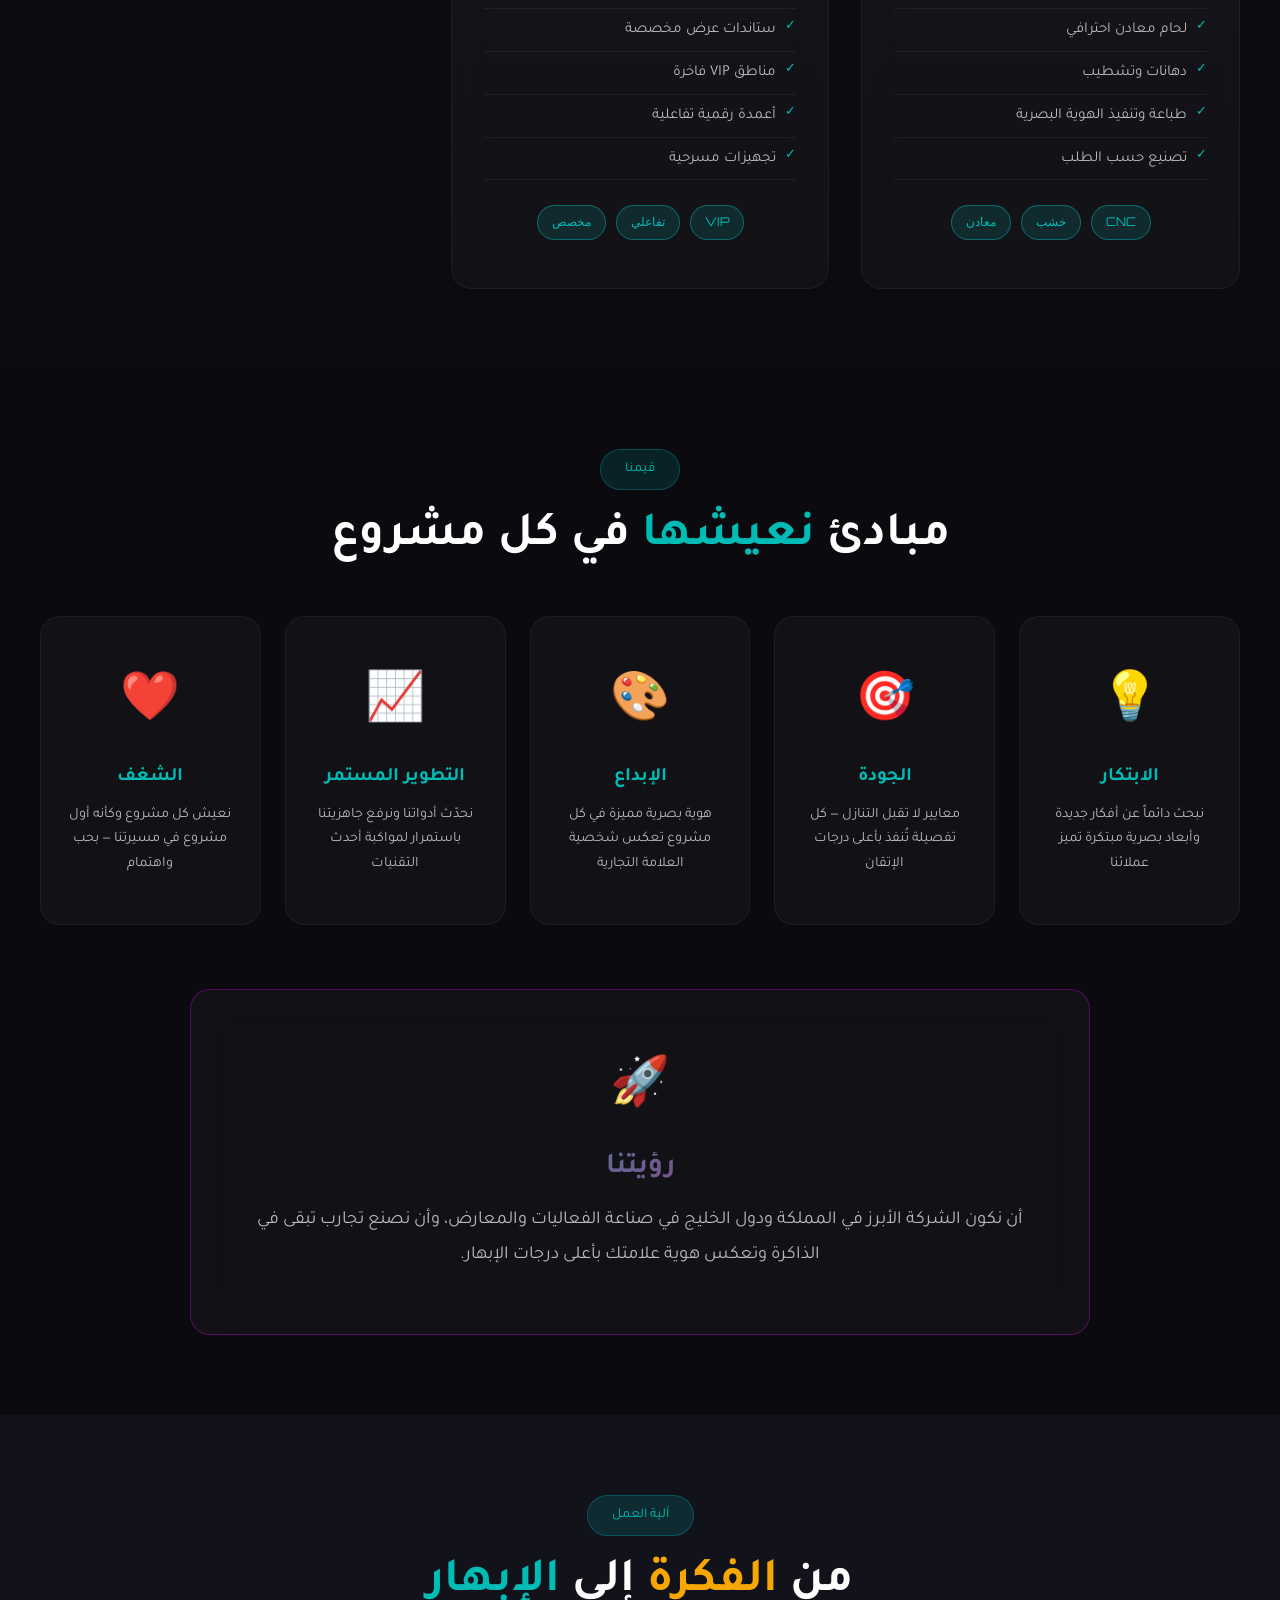
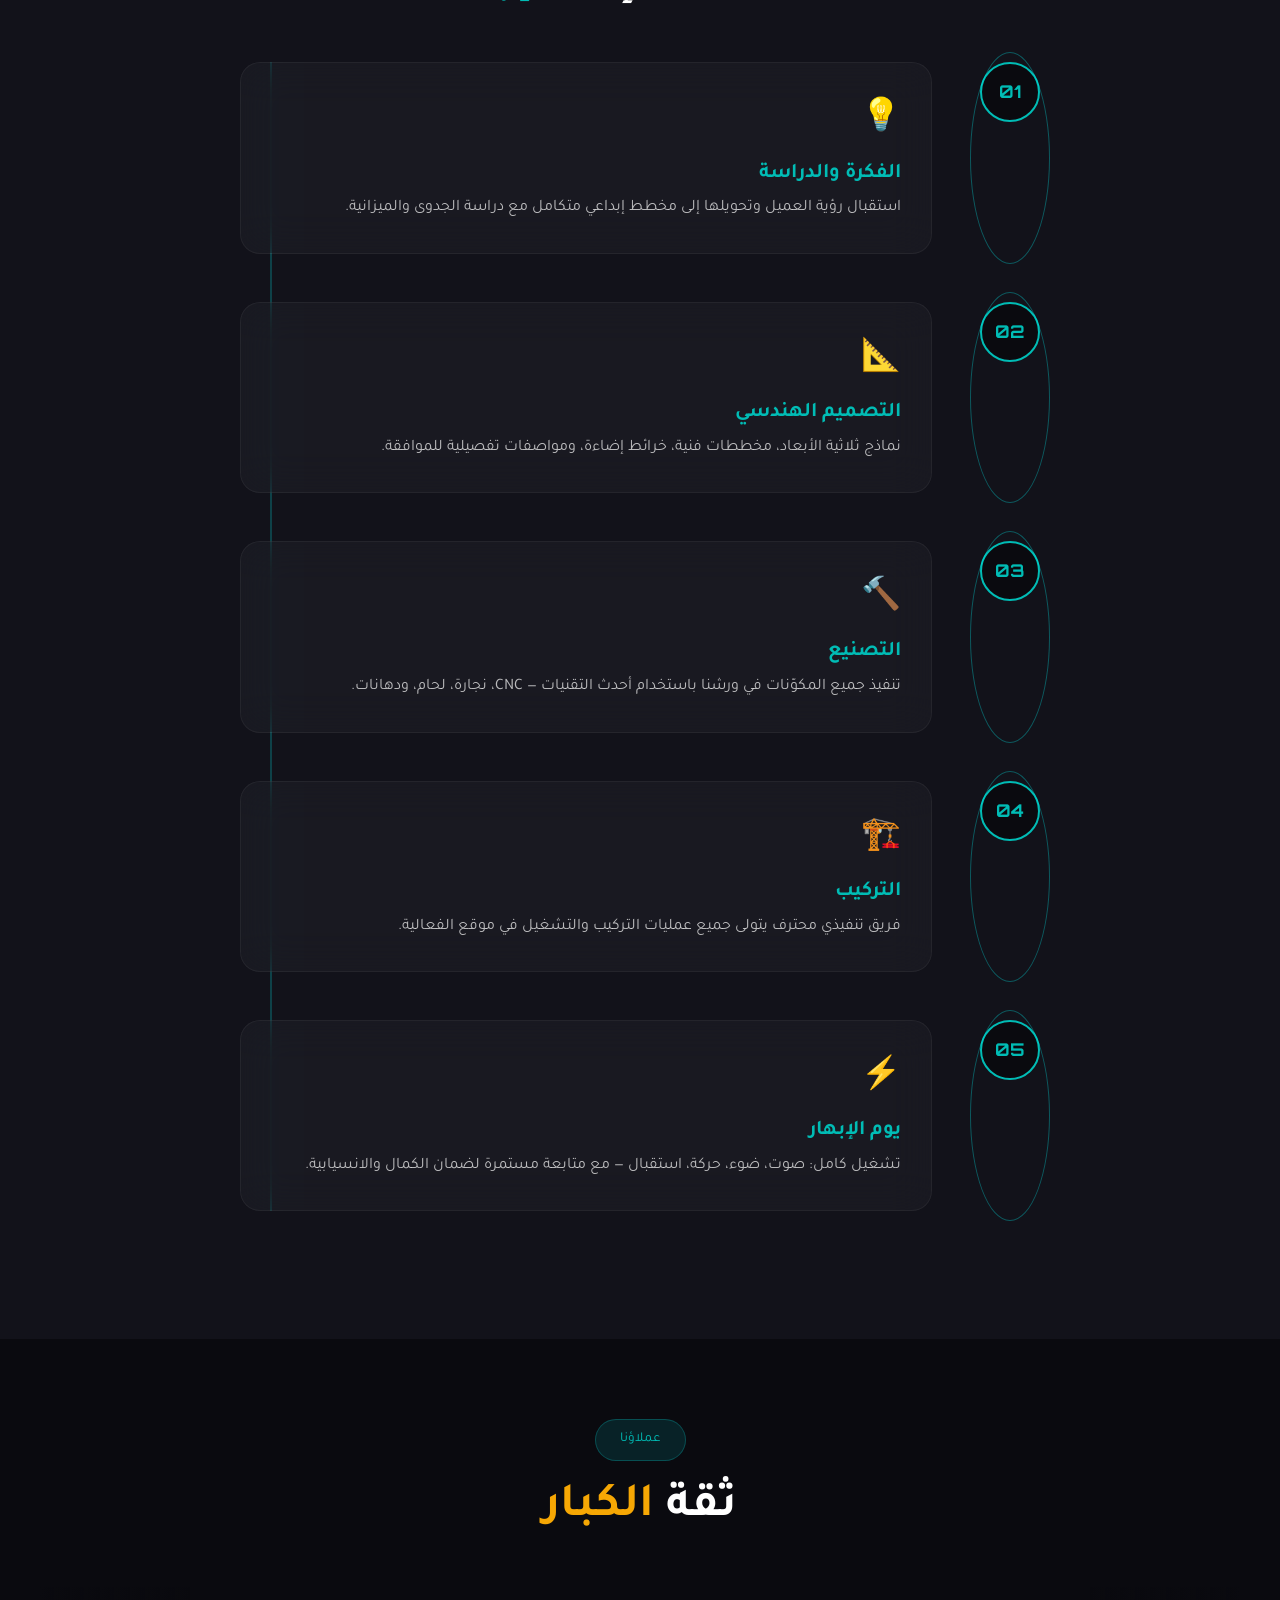
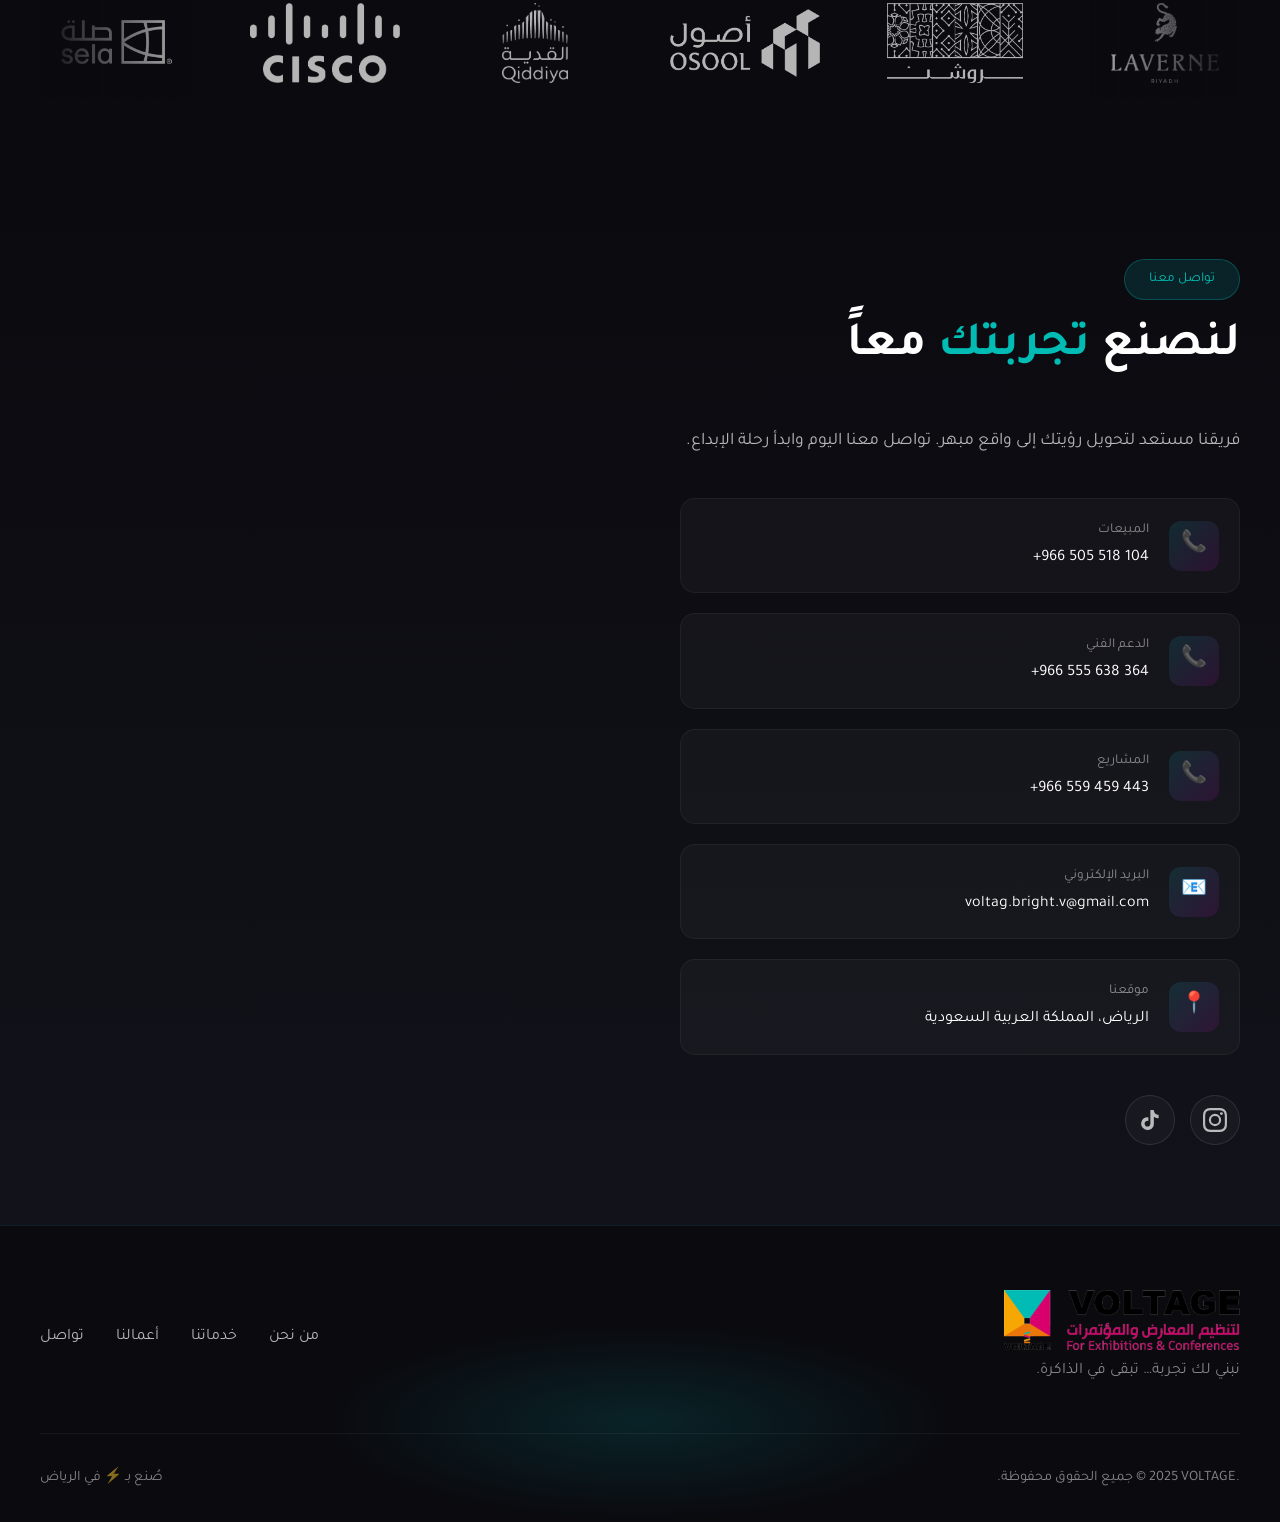
==== commit 69cd1ac3: "Update preloader logo and social links - Replace preloader with colorful Voltage pinwheel logo (logo" ====
--- a/index.html
+++ b/index.html
@@ -52,7 +52,7 @@
     <div class="preloader" id="preloader">
         <div class="preloader-inner">
             <div class="voltage-logo-loader">
-                <img src="logo-navbar.png" alt="VOLTAGE" class="preloader-logo">
+                <img src="logo2.png" alt="VOLTAGE" class="preloader-logo">
             </div>
             <div class="loader-bar">
                 <div class="loader-progress"></div>
@@ -1039,25 +1039,16 @@
                     </div>
 
                     <div class="social-links">
-                        <a href="#" class="social-link" aria-label="Instagram">
+                        <a href="https://www.instagram.com/voltage.b1/" target="_blank" rel="noopener noreferrer" class="social-link" aria-label="Instagram @voltage.b1">
                             <svg width="24" height="24" viewBox="0 0 24 24" fill="currentColor">
-                                <path
-                                    d="M12 2.163c3.204 0 3.584.012 4.85.07 3.252.148 4.771 1.691 4.919 4.919.058 1.265.069 1.645.069 4.849 0 3.205-.012 3.584-.069 4.849-.149 3.225-1.664 4.771-4.919 4.919-1.266.058-1.644.07-4.85.07-3.204 0-3.584-.012-4.849-.07-3.26-.149-4.771-1.699-4.919-4.92-.058-1.265-.07-1.644-.07-4.849 0-3.204.013-3.583.07-4.849.149-3.227 1.664-4.771 4.919-4.919 1.266-.057 1.645-.069 4.849-.069zm0-2.163c-3.259 0-3.667.014-4.947.072-4.358.2-6.78 2.618-6.98 6.98-.059 1.281-.073 1.689-.073 4.948 0 3.259.014 3.668.072 4.948.2 4.358 2.618 6.78 6.98 6.98 1.281.058 1.689.072 4.948.072 3.259 0 3.668-.014 4.948-.072 4.354-.2 6.782-2.618 6.979-6.98.059-1.28.073-1.689.073-4.948 0-3.259-.014-3.667-.072-4.947-.196-4.354-2.617-6.78-6.979-6.98-1.281-.059-1.69-.073-4.949-.073z" />
-                                <path
-                                    d="M12 5.838a6.162 6.162 0 100 12.324 6.162 6.162 0 000-12.324zM12 16a4 4 0 110-8 4 4 0 010 8z" />
+                                <path d="M12 2.163c3.204 0 3.584.012 4.85.07 3.252.148 4.771 1.691 4.919 4.919.058 1.265.069 1.645.069 4.849 0 3.205-.012 3.584-.069 4.849-.149 3.225-1.664 4.771-4.919 4.919-1.266.058-1.644.07-4.85.07-3.204 0-3.584-.012-4.849-.07-3.26-.149-4.771-1.699-4.919-4.92-.058-1.265-.07-1.644-.07-4.849 0-3.204.013-3.583.07-4.849.149-3.227 1.664-4.771 4.919-4.919 1.266-.057 1.645-.069 4.849-.069zm0-2.163c-3.259 0-3.667.014-4.947.072-4.358.2-6.78 2.618-6.98 6.98-.059 1.281-.073 1.689-.073 4.948 0 3.259.014 3.668.072 4.948.2 4.358 2.618 6.78 6.98 6.98 1.281.058 1.689.072 4.948.072 3.259 0 3.668-.014 4.948-.072 4.354-.2 6.782-2.618 6.979-6.98.059-1.28.073-1.689.073-4.948 0-3.259-.014-3.667-.072-4.947-.196-4.354-2.617-6.78-6.979-6.98-1.281-.059-1.69-.073-4.949-.073z" />
+                                <path d="M12 5.838a6.162 6.162 0 100 12.324 6.162 6.162 0 000-12.324zM12 16a4 4 0 110-8 4 4 0 010 8z" />
                                 <circle cx="18.406" cy="5.594" r="1.44" />
                             </svg>
                         </a>
-                        <a href="#" class="social-link" aria-label="Twitter">
+                        <a href="https://www.tiktok.com/@voltage.b?_r=1&_t=ZS-92lZPtcl5wV" target="_blank" rel="noopener noreferrer" class="social-link" aria-label="TikTok @voltage.b">
                             <svg width="24" height="24" viewBox="0 0 24 24" fill="currentColor">
-                                <path
-                                    d="M18.244 2.25h3.308l-7.227 8.26 8.502 11.24H16.17l-5.214-6.817L4.99 21.75H1.68l7.73-8.835L1.254 2.25H8.08l4.713 6.231zm-1.161 17.52h1.833L7.084 4.126H5.117z" />
-                            </svg>
-                        </a>
-                        <a href="#" class="social-link" aria-label="LinkedIn">
-                            <svg width="24" height="24" viewBox="0 0 24 24" fill="currentColor">
-                                <path
-                                    d="M20.447 20.452h-3.554v-5.569c0-1.328-.027-3.037-1.852-3.037-1.853 0-2.136 1.445-2.136 2.939v5.667H9.351V9h3.414v1.561h.046c.477-.9 1.637-1.85 3.37-1.85 3.601 0 4.267 2.37 4.267 5.455v6.286zM5.337 7.433a2.062 2.062 0 01-2.063-2.065 2.064 2.064 0 112.063 2.065zm1.782 13.019H3.555V9h3.564v11.452zM22.225 0H1.771C.792 0 0 .774 0 1.729v20.542C0 23.227.792 24 1.771 24h20.451C23.2 24 24 23.227 24 22.271V1.729C24 .774 23.2 0 22.222 0h.003z" />
+                                <path d="M19.59 6.69a4.83 4.83 0 01-3.77-4.25V2h-3.45v13.67a2.89 2.89 0 01-5.2 1.74 2.89 2.89 0 012.31-4.64 2.93 2.93 0 01.88.13V9.4a6.84 6.84 0 00-1-.05A6.33 6.33 0 005 20.1a6.34 6.34 0 0010.86-4.43v-7a8.16 8.16 0 004.77 1.52v-3.4a4.85 4.85 0 01-1-.1z"/>
                             </svg>
                         </a>
                     </div>
--- a/css/ultimate.css
+++ b/css/ultimate.css
@@ -190,6 +190,25 @@
     50% {
         transform: scale(1.05);
         filter: drop-shadow(0 0 20px rgba(0, 255, 255, 0.8));
+    }
+}
+
+/* Preloader responsive */
+@media (max-width: 768px) {
+    .voltage-logo-loader {
+        width: 150px;
+    }
+    .loader-bar {
+        width: 150px;
+    }
+}
+
+@media (max-width: 480px) {
+    .voltage-logo-loader {
+        width: 120px;
+    }
+    .loader-bar {
+        width: 120px;
     }
 }
 
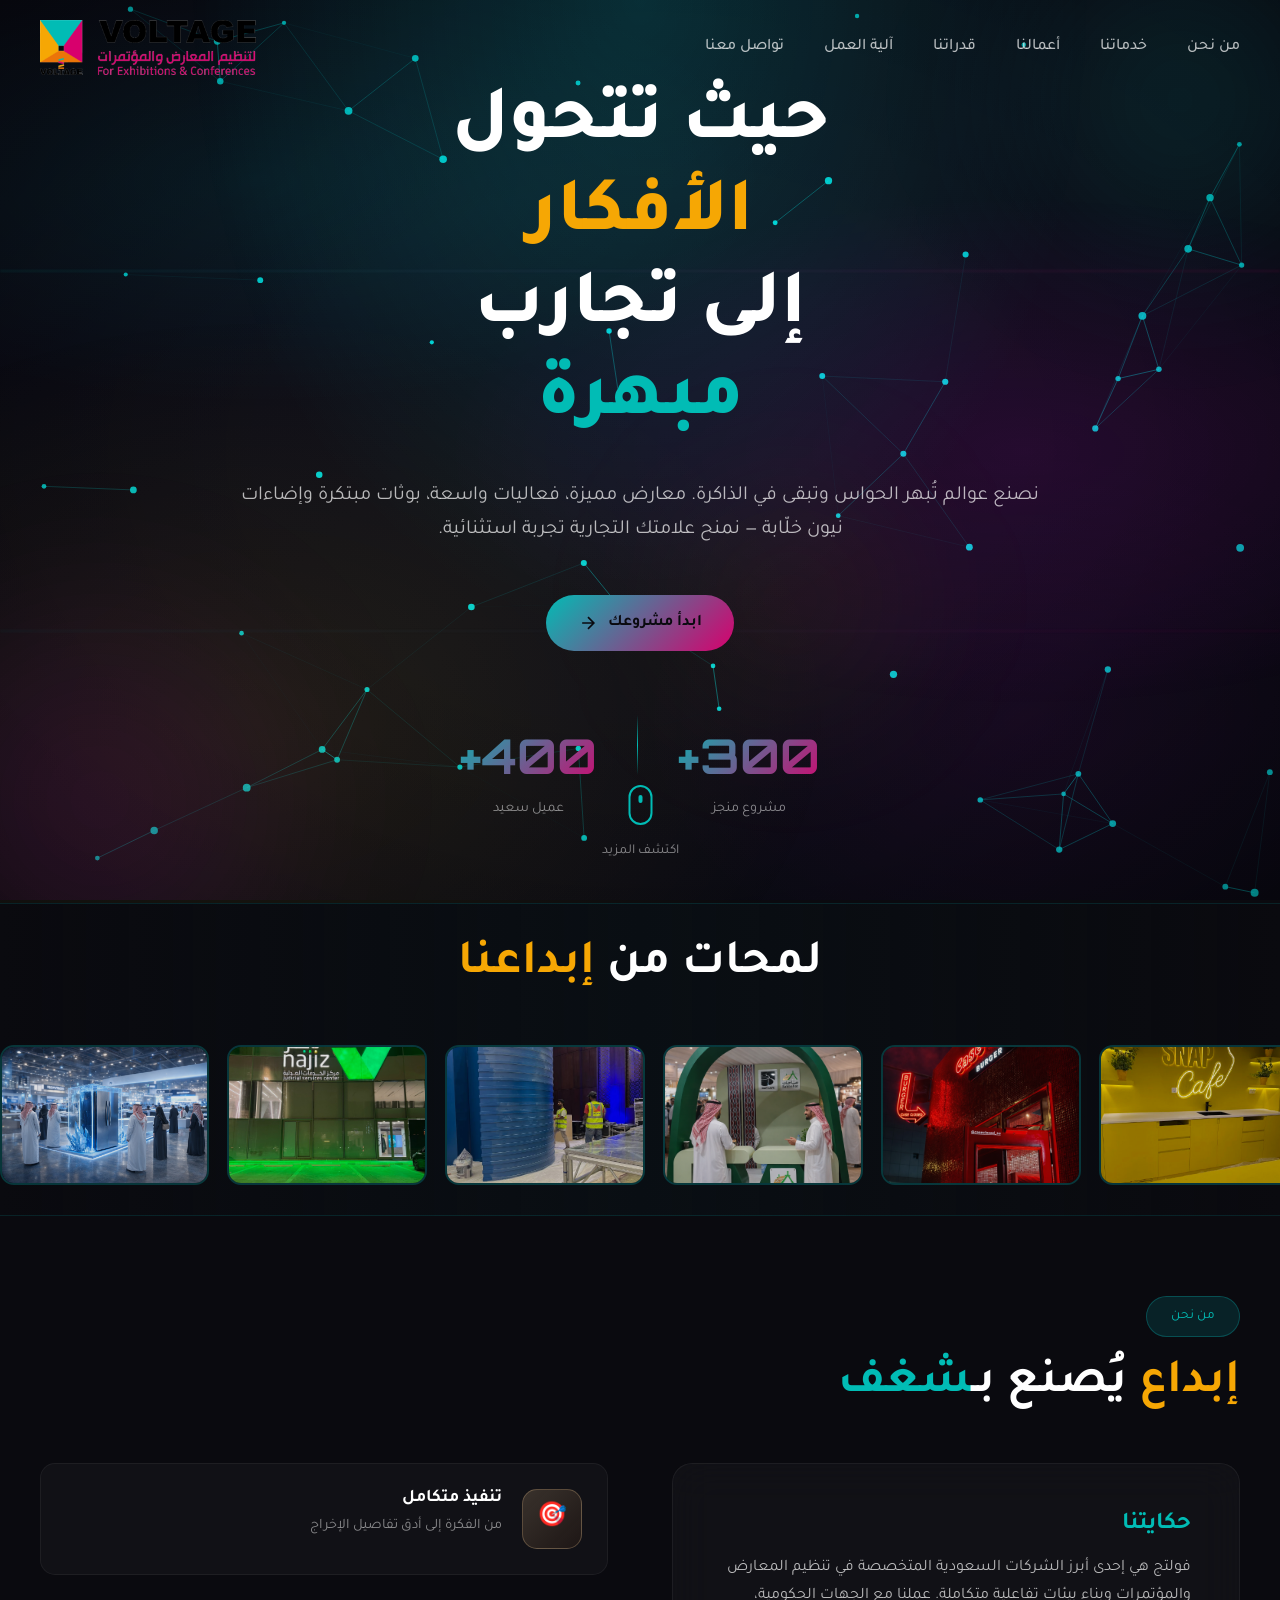
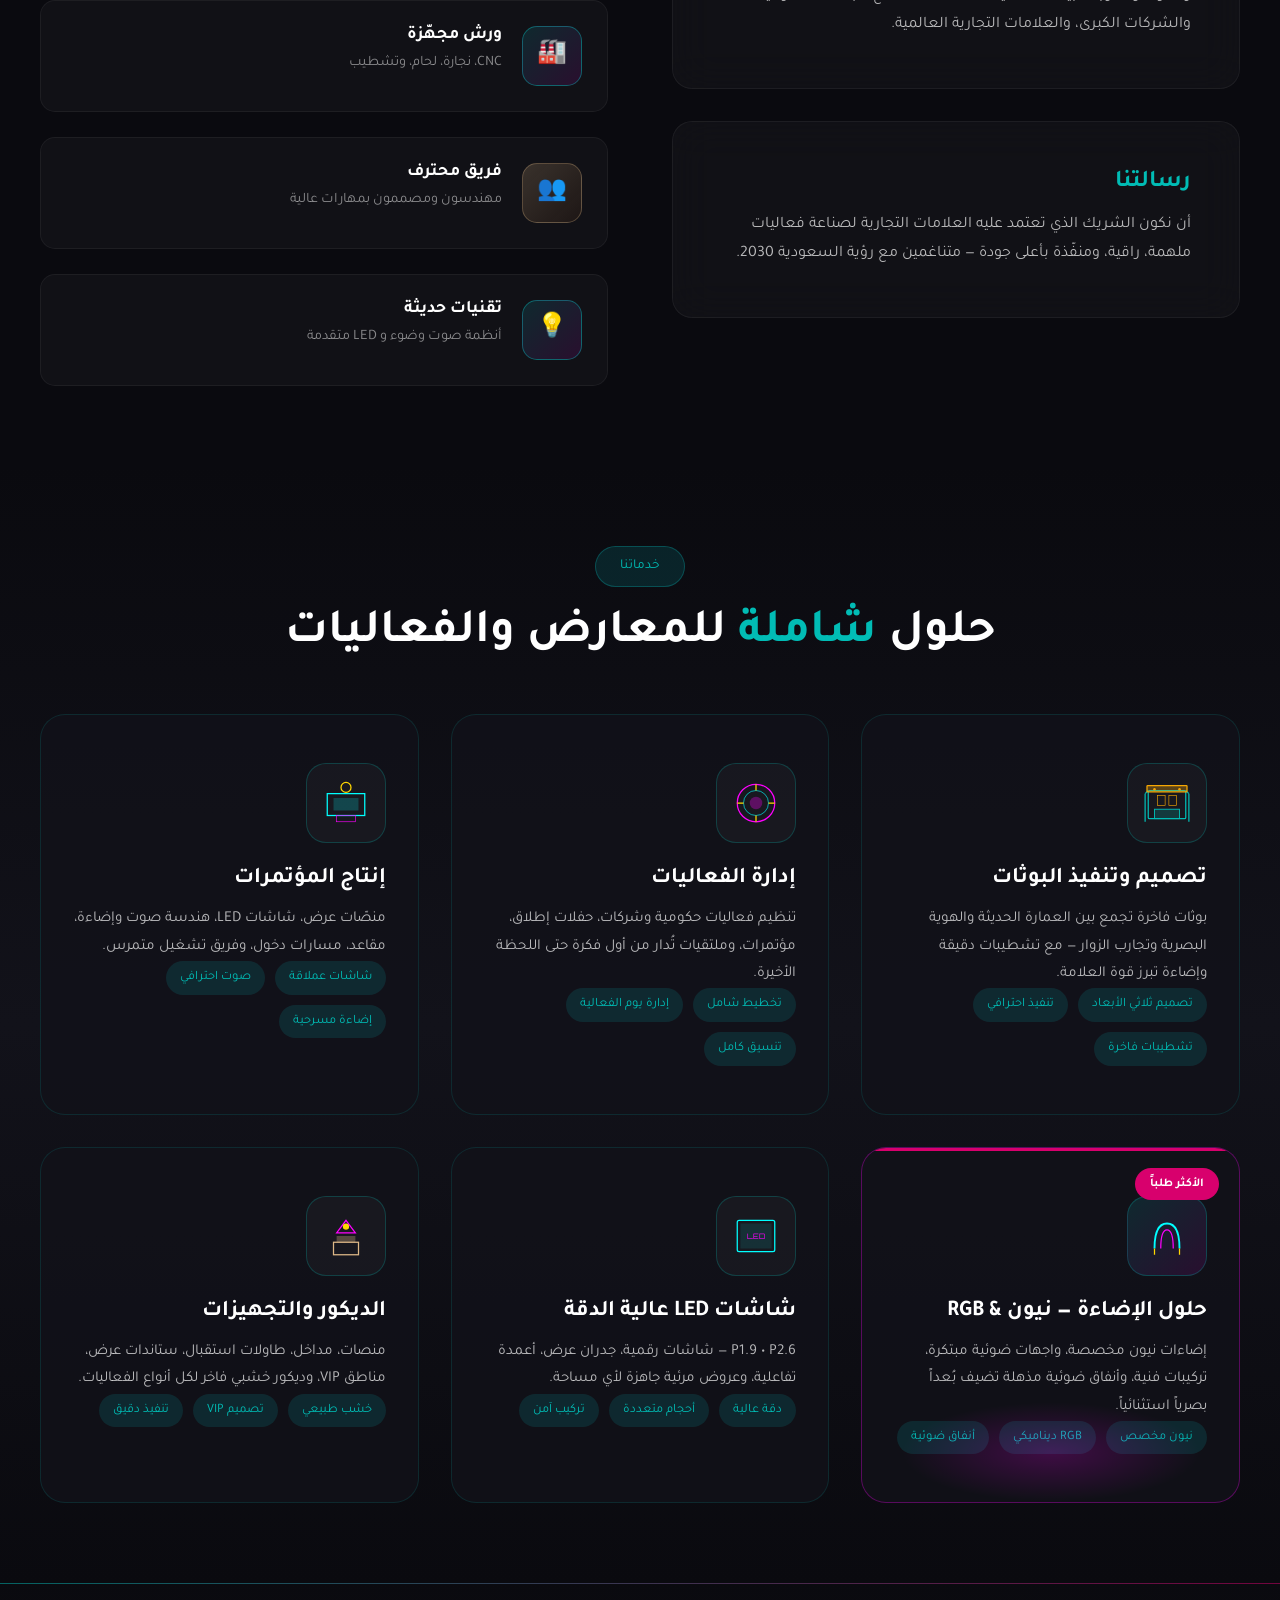
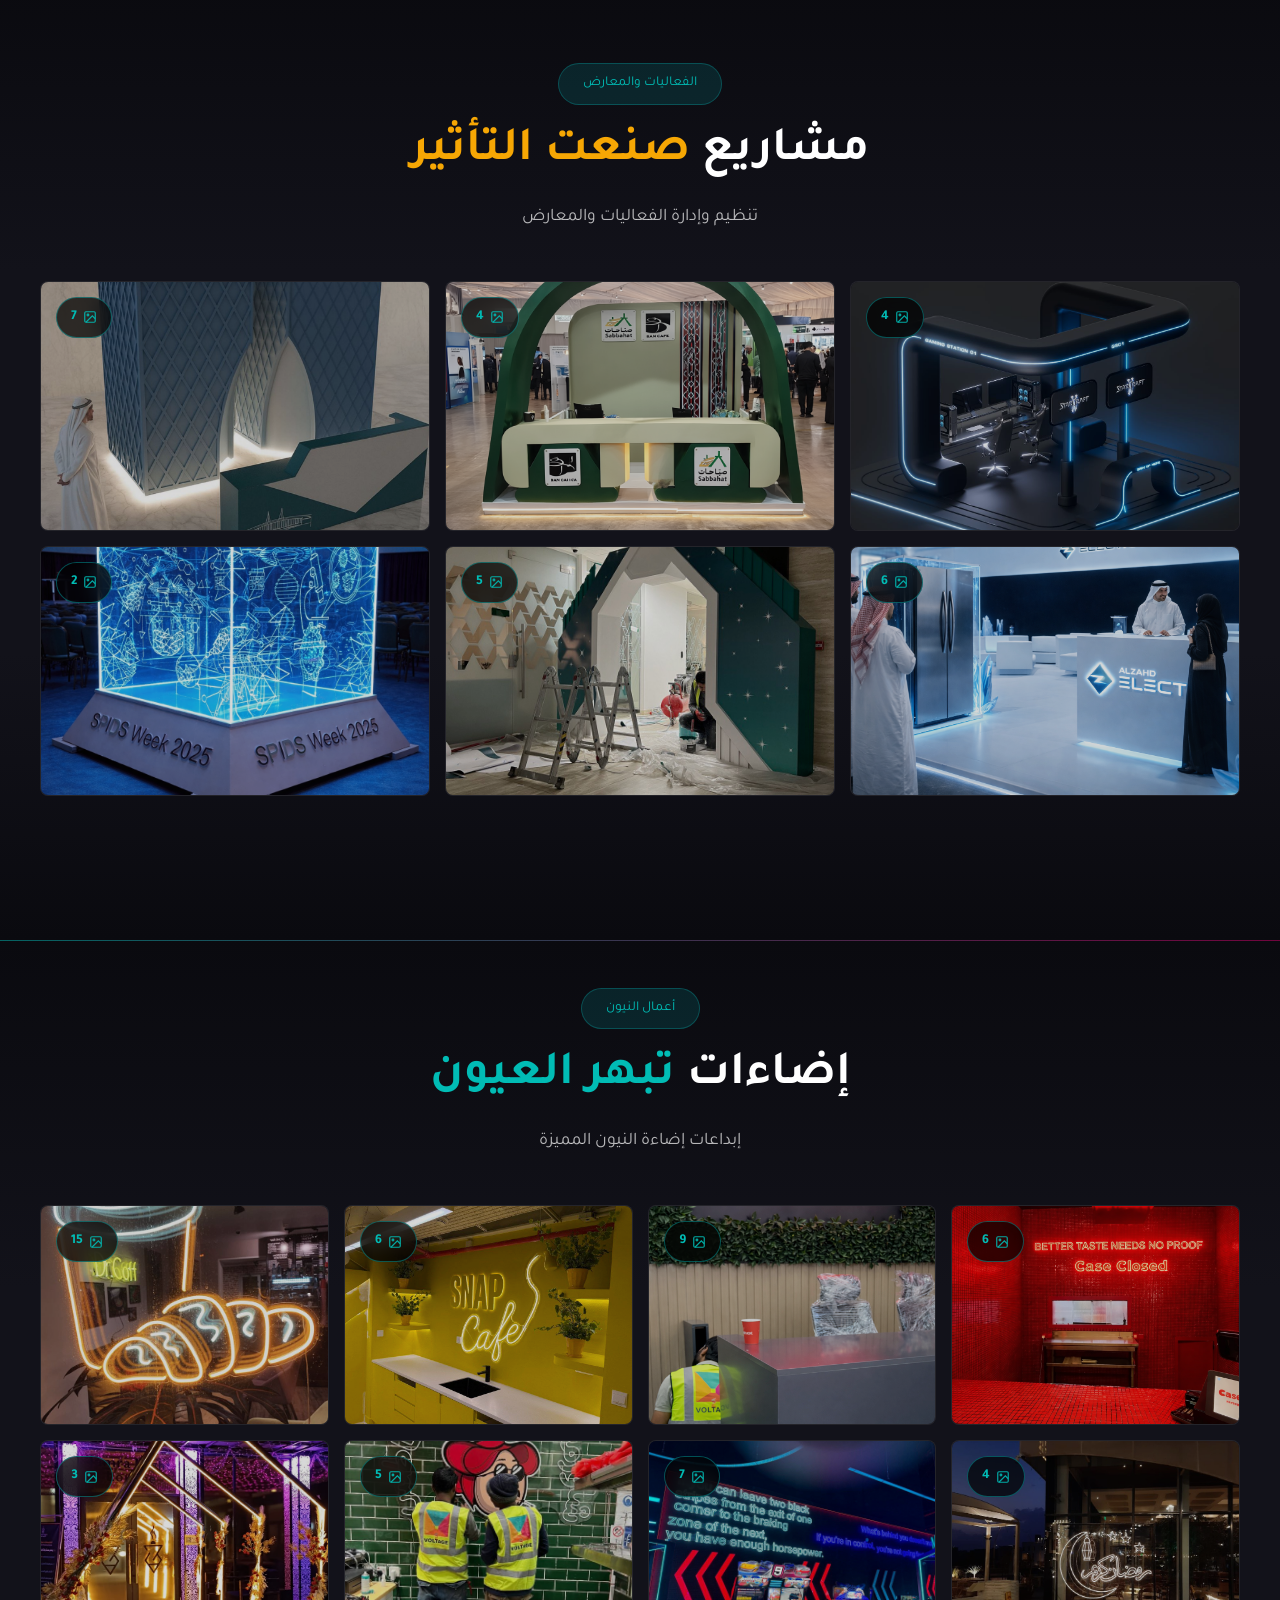
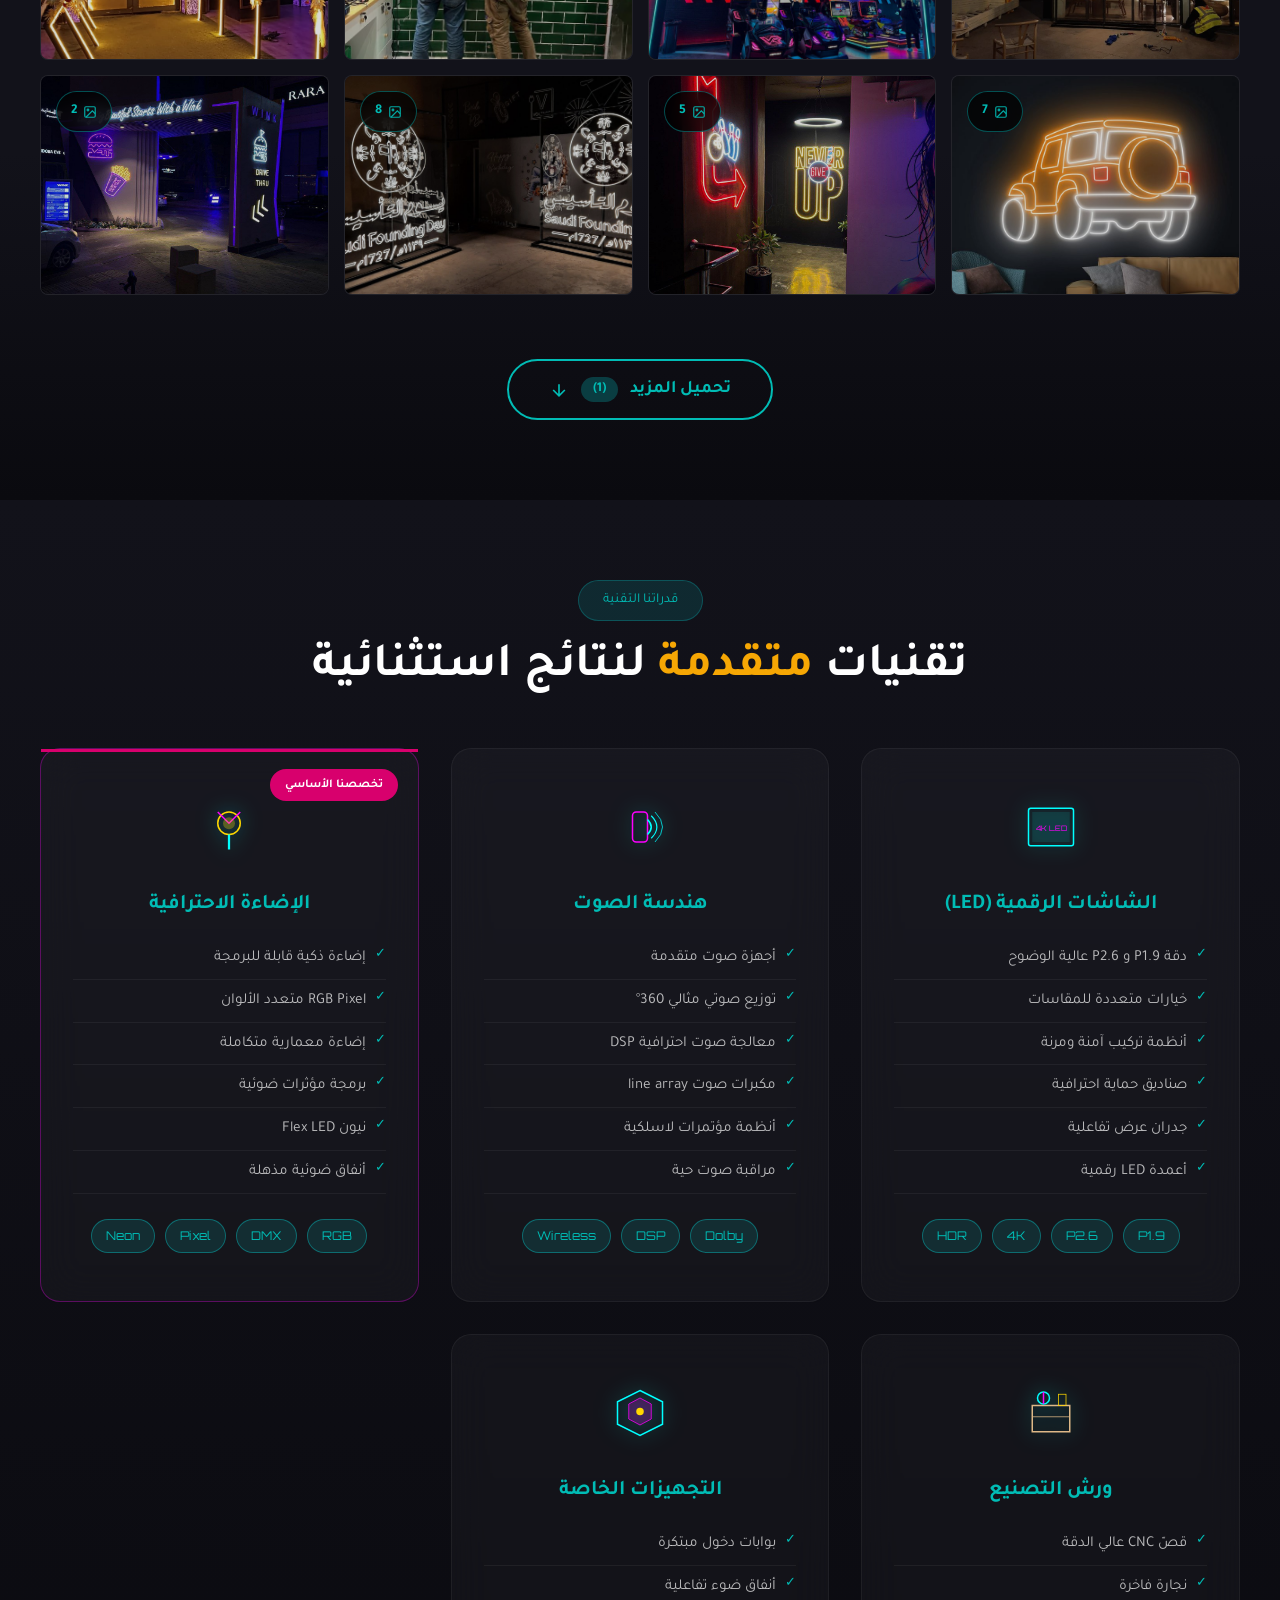
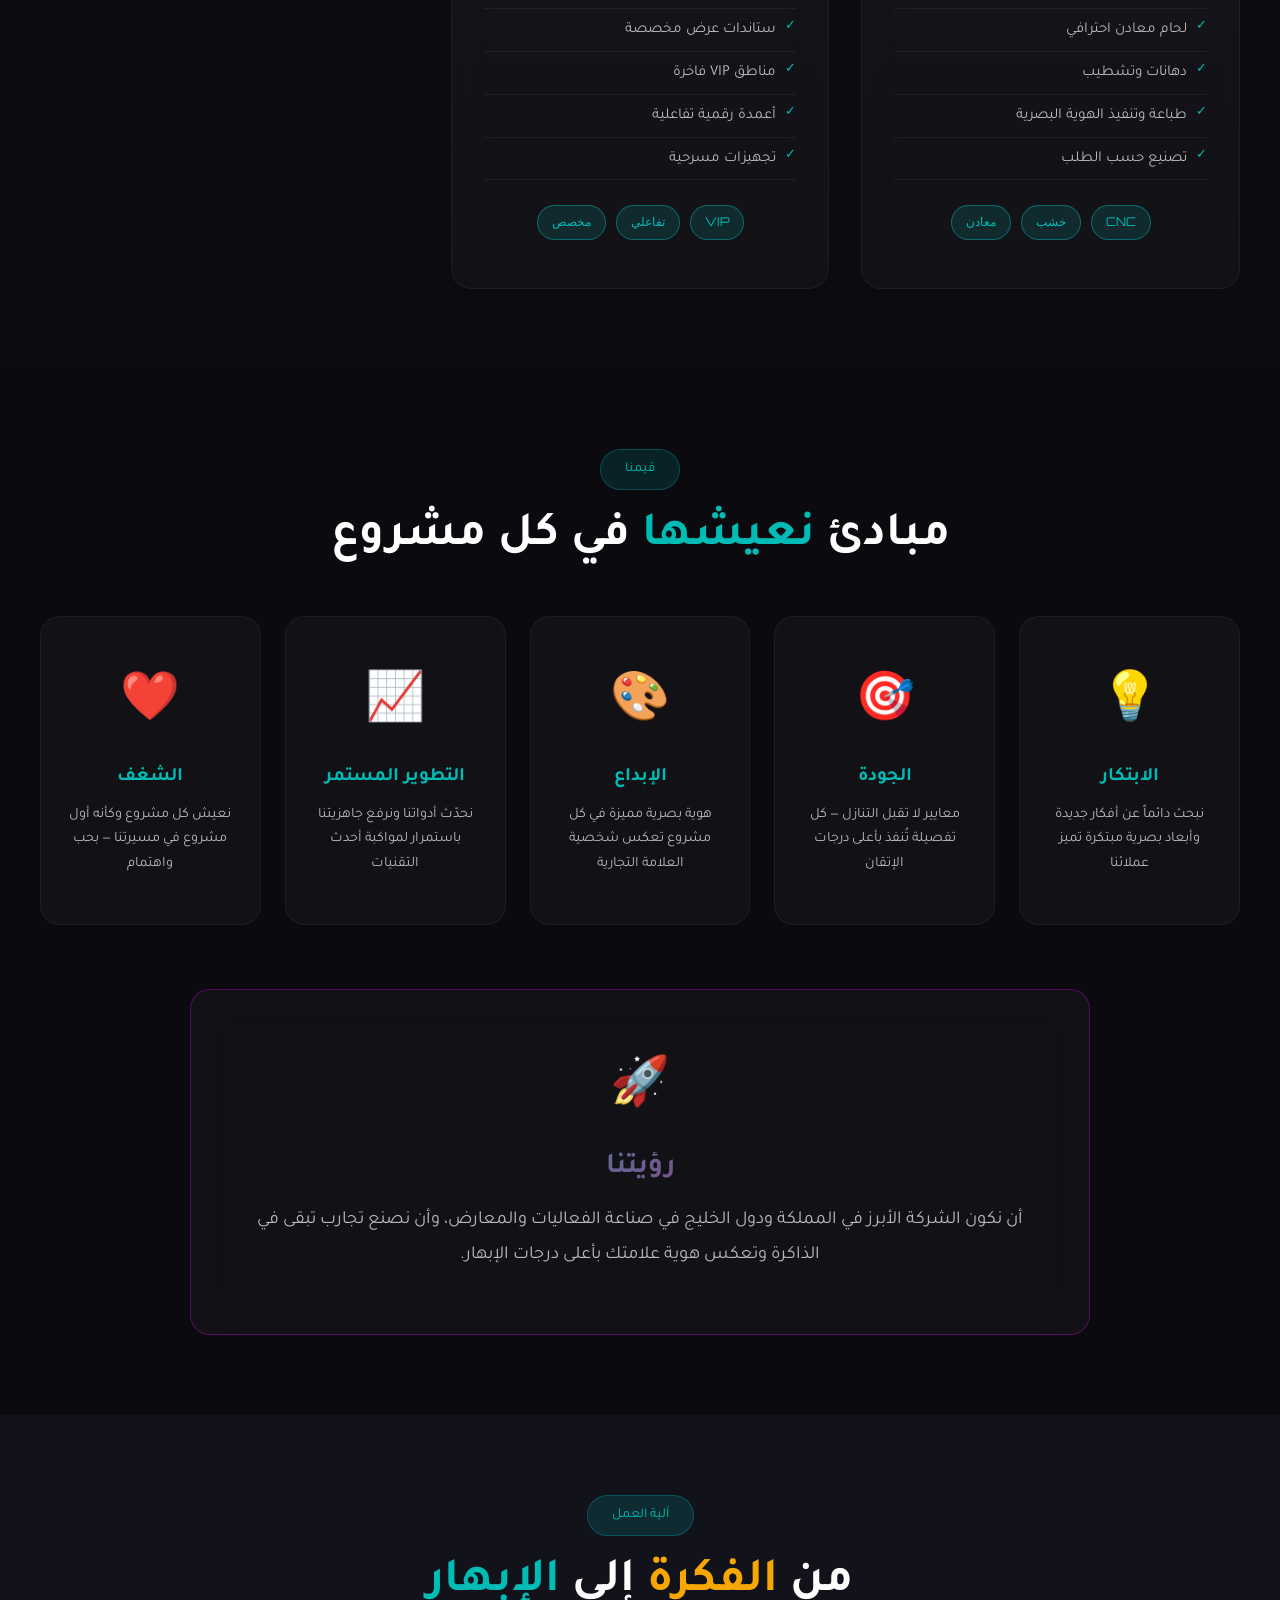
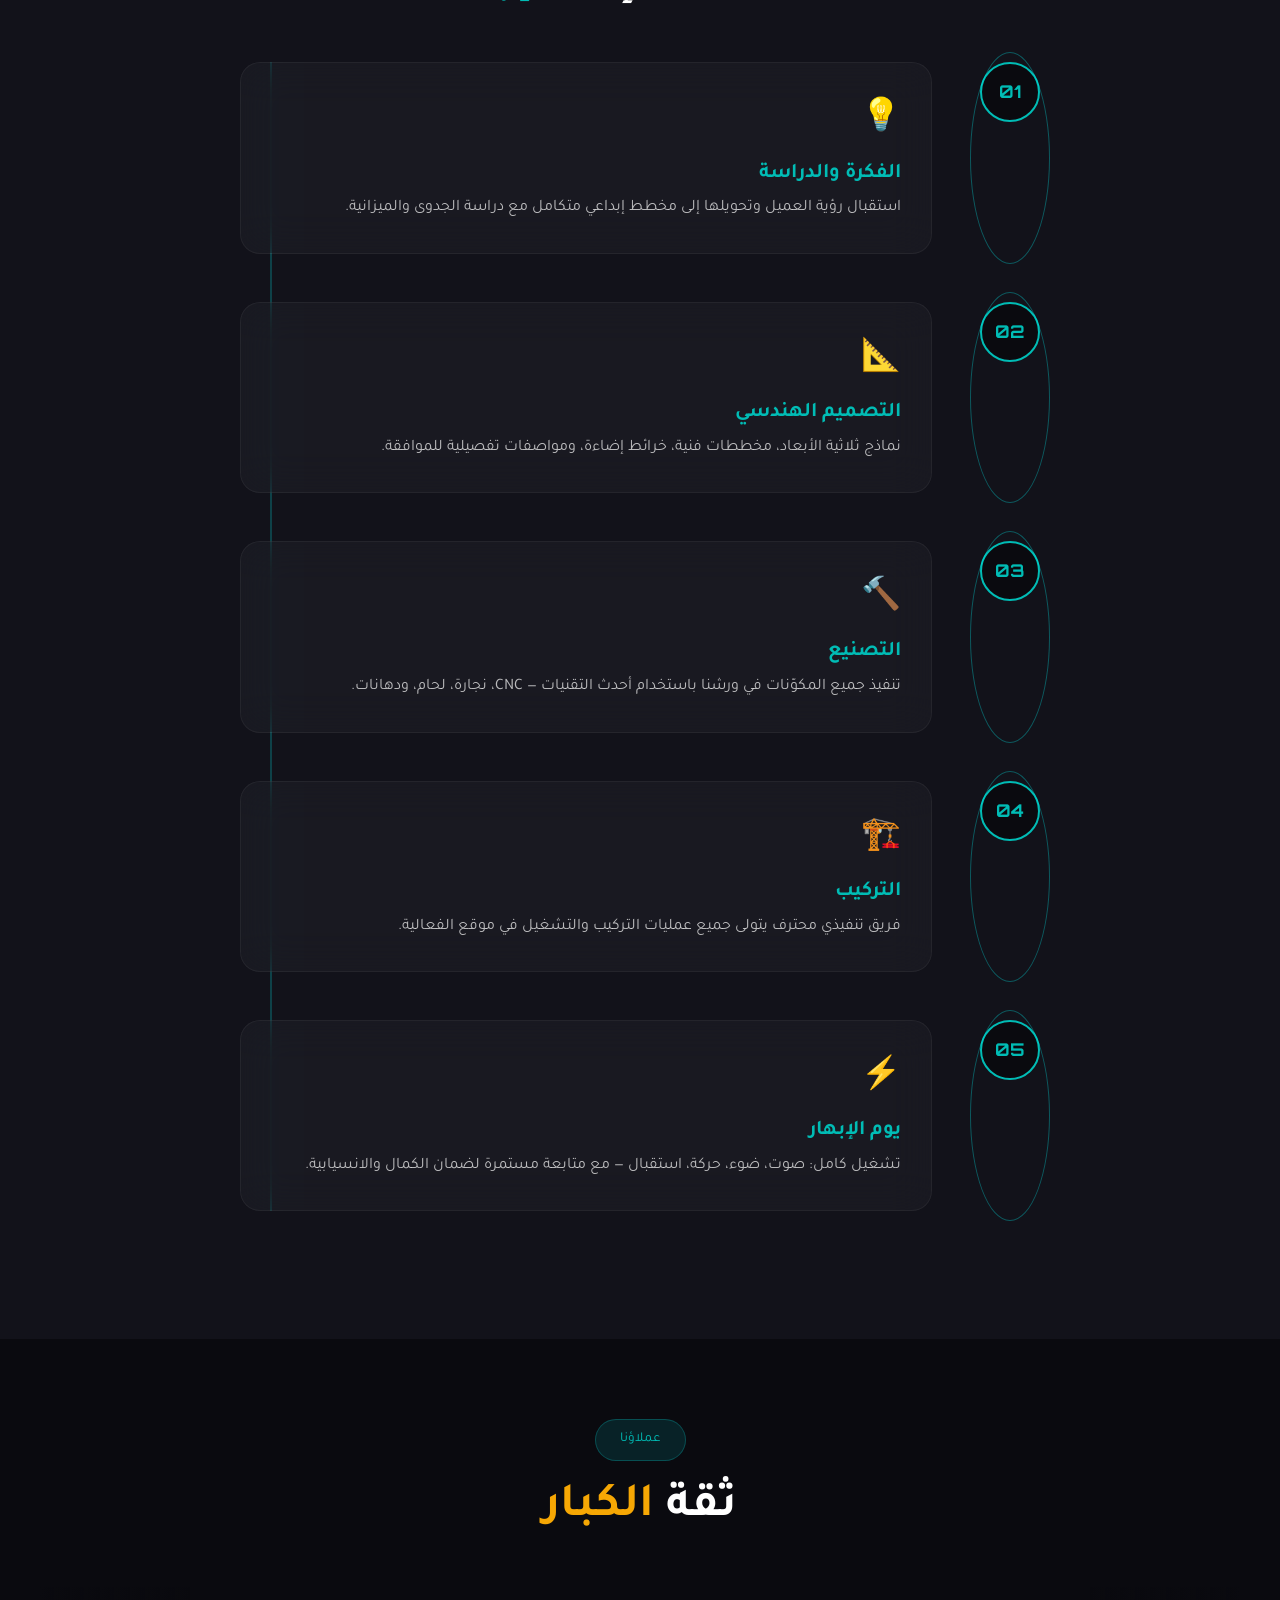
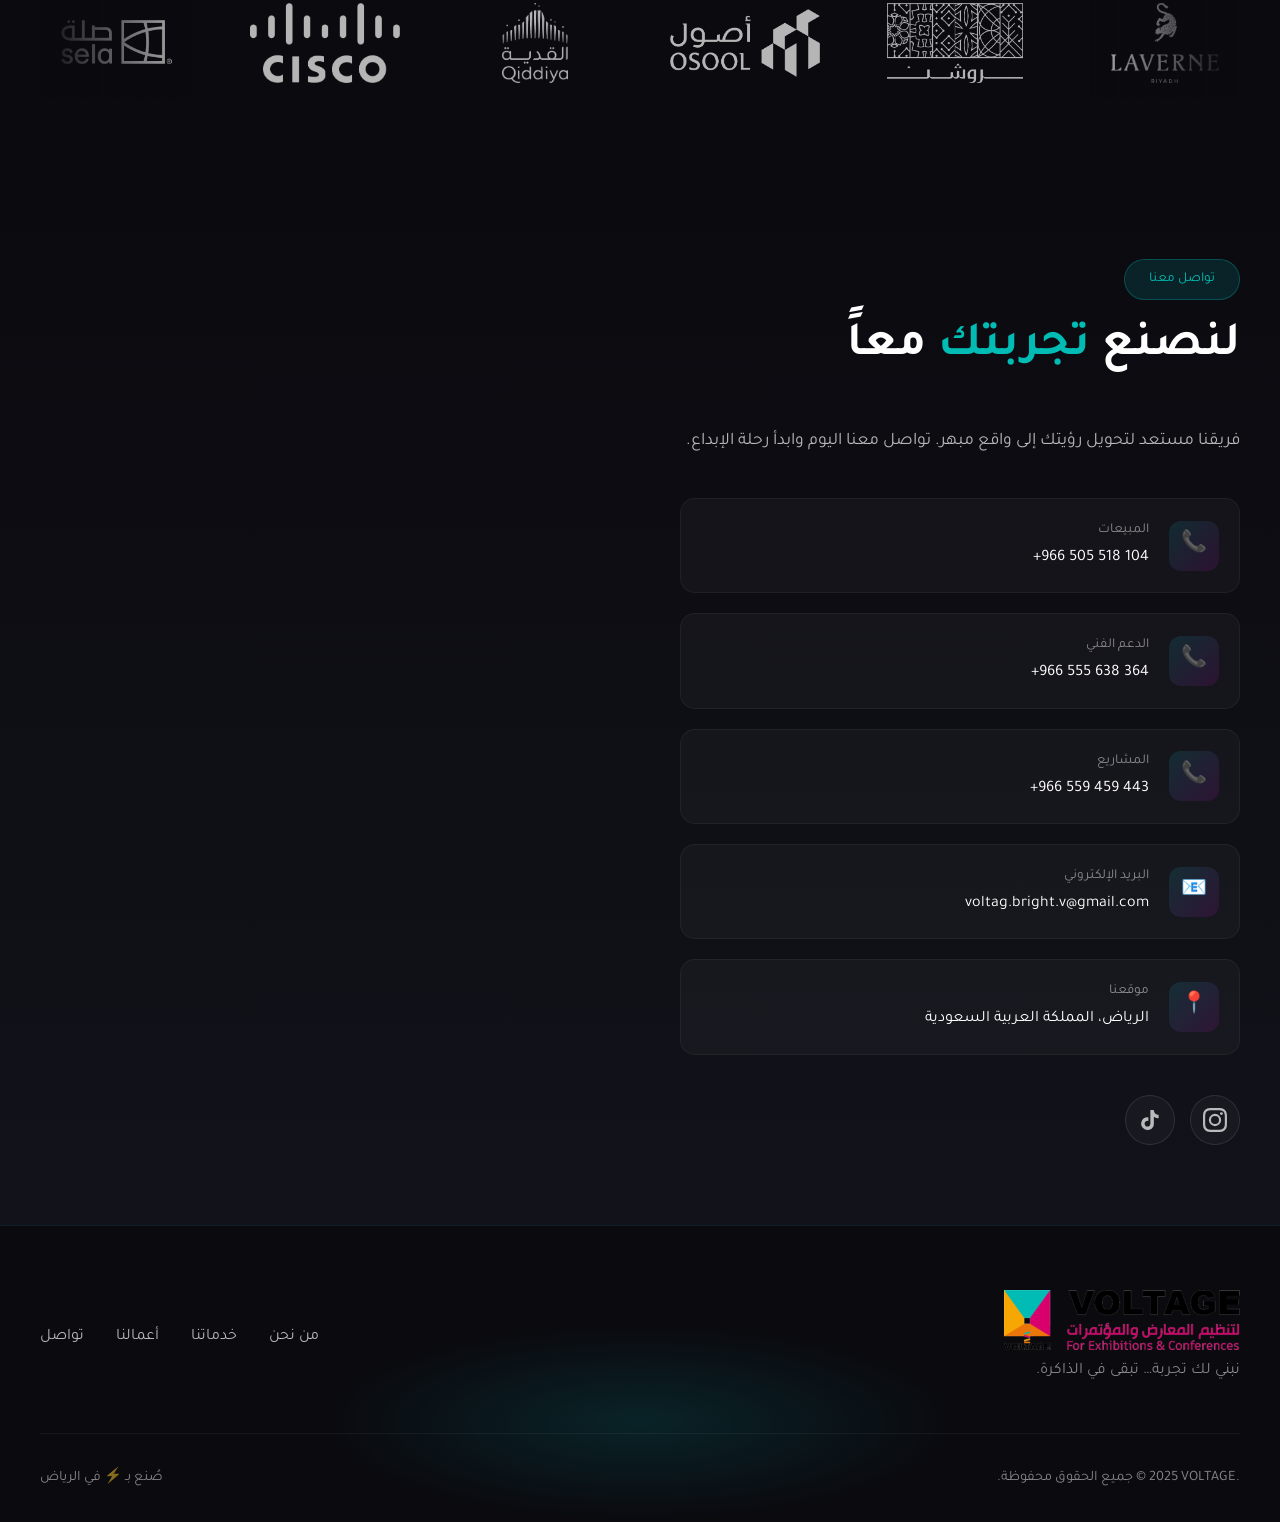
==== commit 69393acd: "update nav bar" ====
--- a/index.html
+++ b/index.html
@@ -86,10 +86,6 @@
     <!-- Navigation -->
     <nav class="navbar">
         <div class="nav-container">
-            <a href="#" class="logo">
-                <img src="logo-navbar.png" alt="VOLTAGE - For Exhibitions & Conferences">
-            </a>
-
             <ul class="nav-menu">
                 <li><a href="#about" class="nav-link"><span class="link-text"><span class="ar-text">من نحن</span><span class="en-text">About</span></span><span
                             class="link-line"></span></a></li>
@@ -104,6 +100,10 @@
                 <li><a href="#contact" class="nav-link"><span class="link-text"><span class="ar-text">تواصل معنا</span><span class="en-text">Contact</span></span><span
                             class="link-line"></span></a></li>
             </ul>
+
+            <a href="#" class="logo">
+                <img src="logo-navbar.png" alt="VOLTAGE - For Exhibitions & Conferences">
+            </a>
 
             <!-- Language toggle removed per client request -->
 
